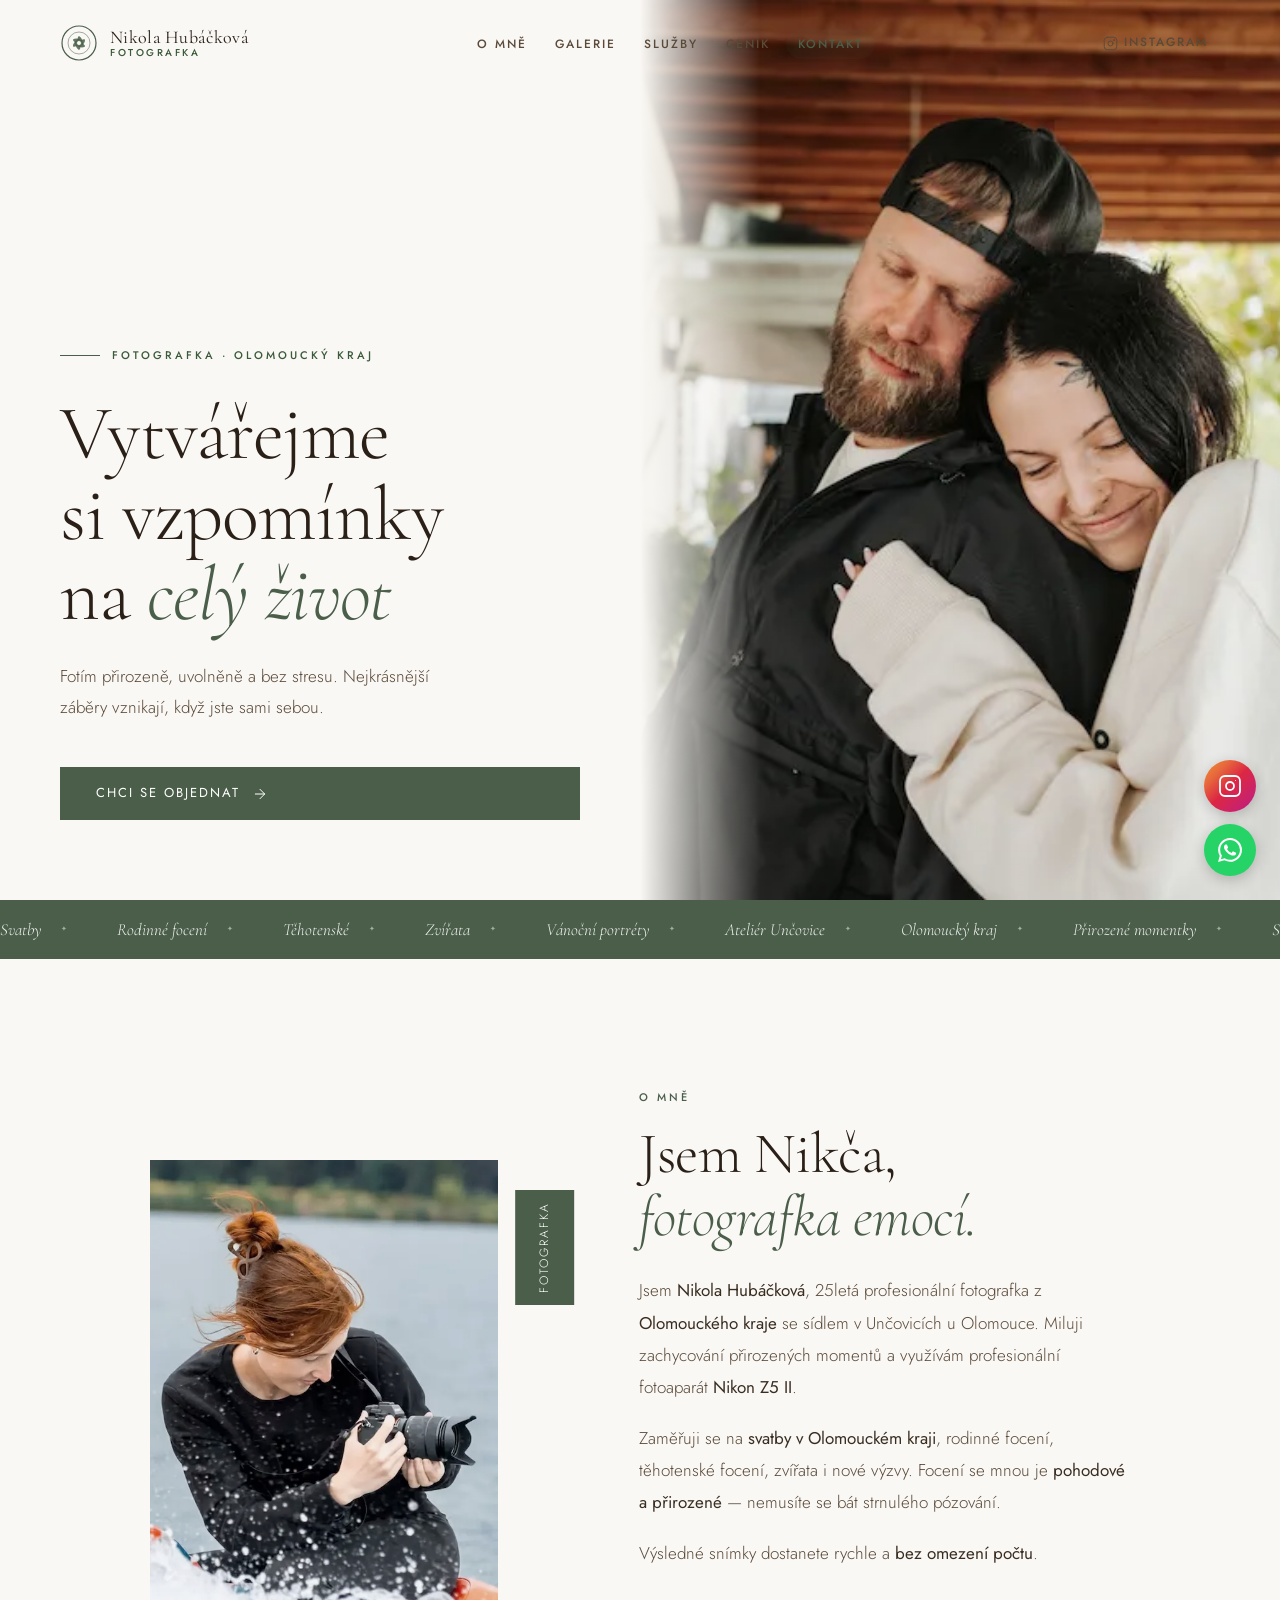
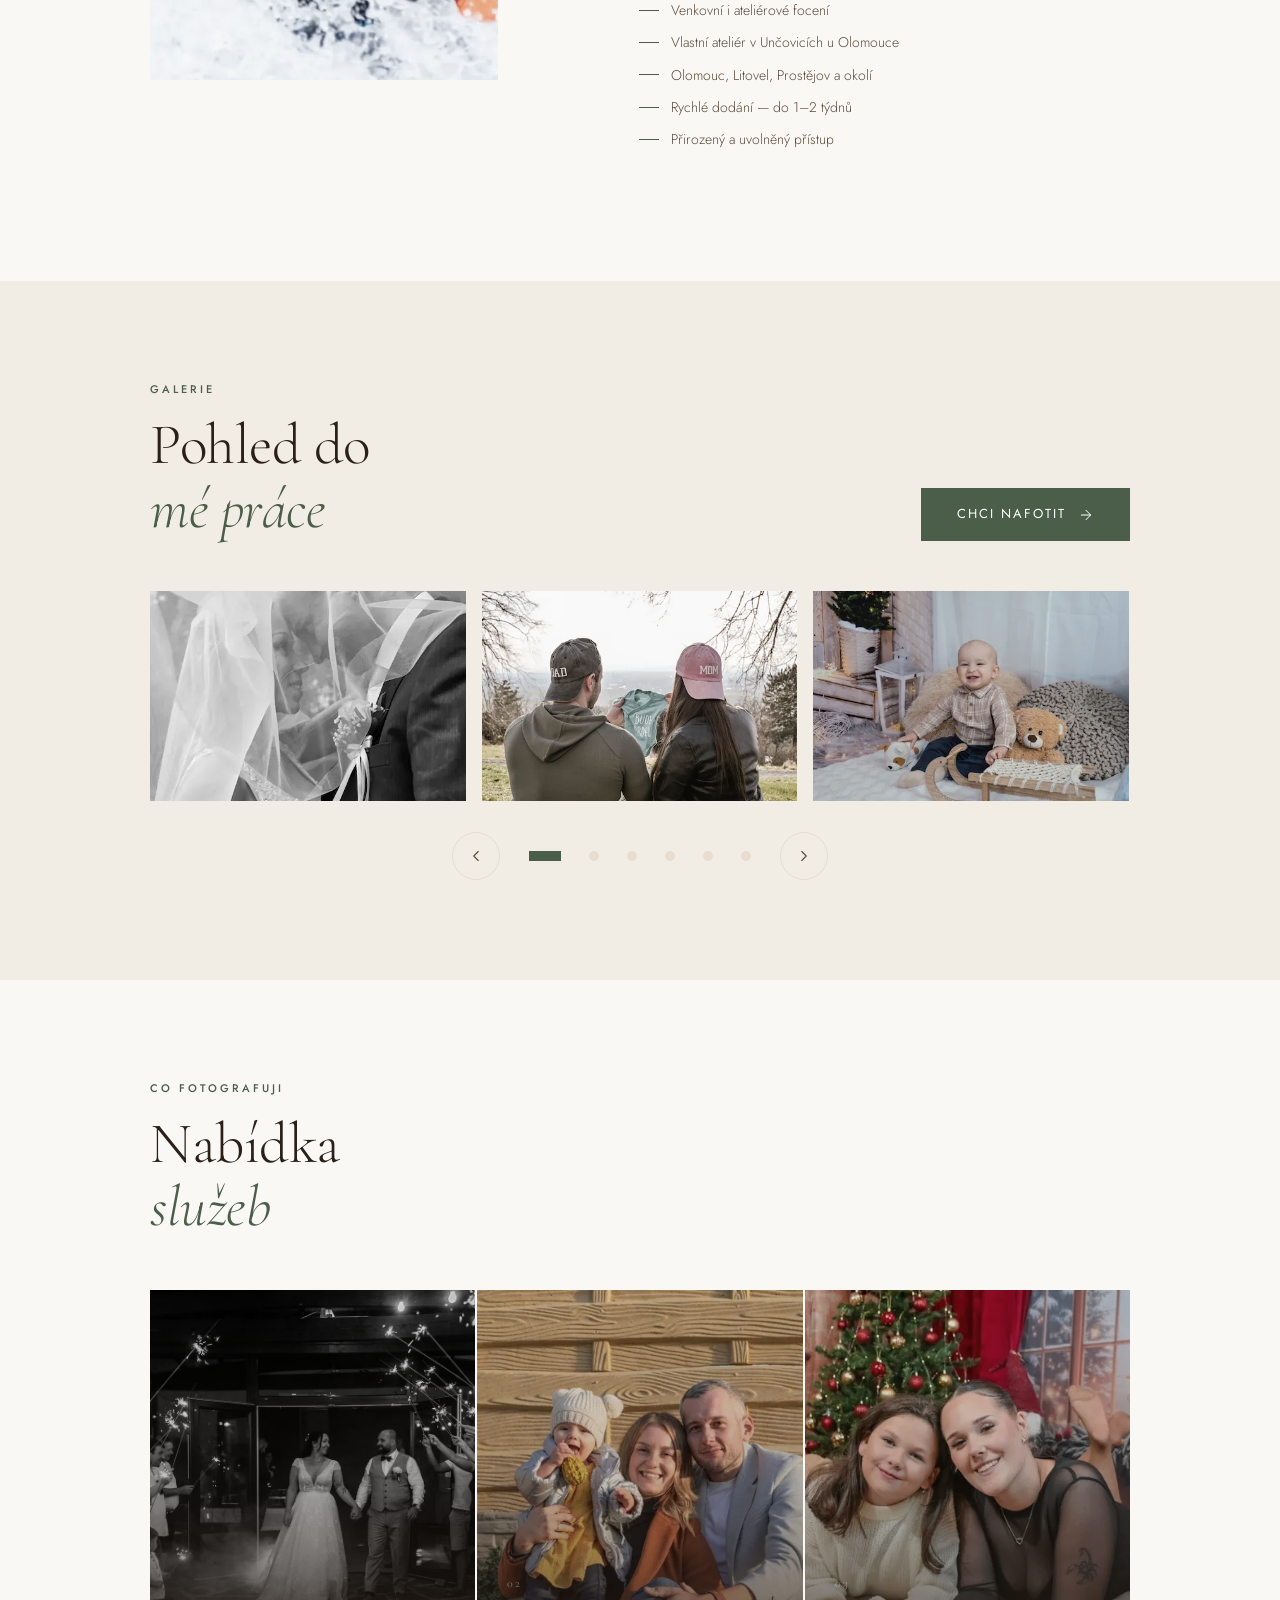
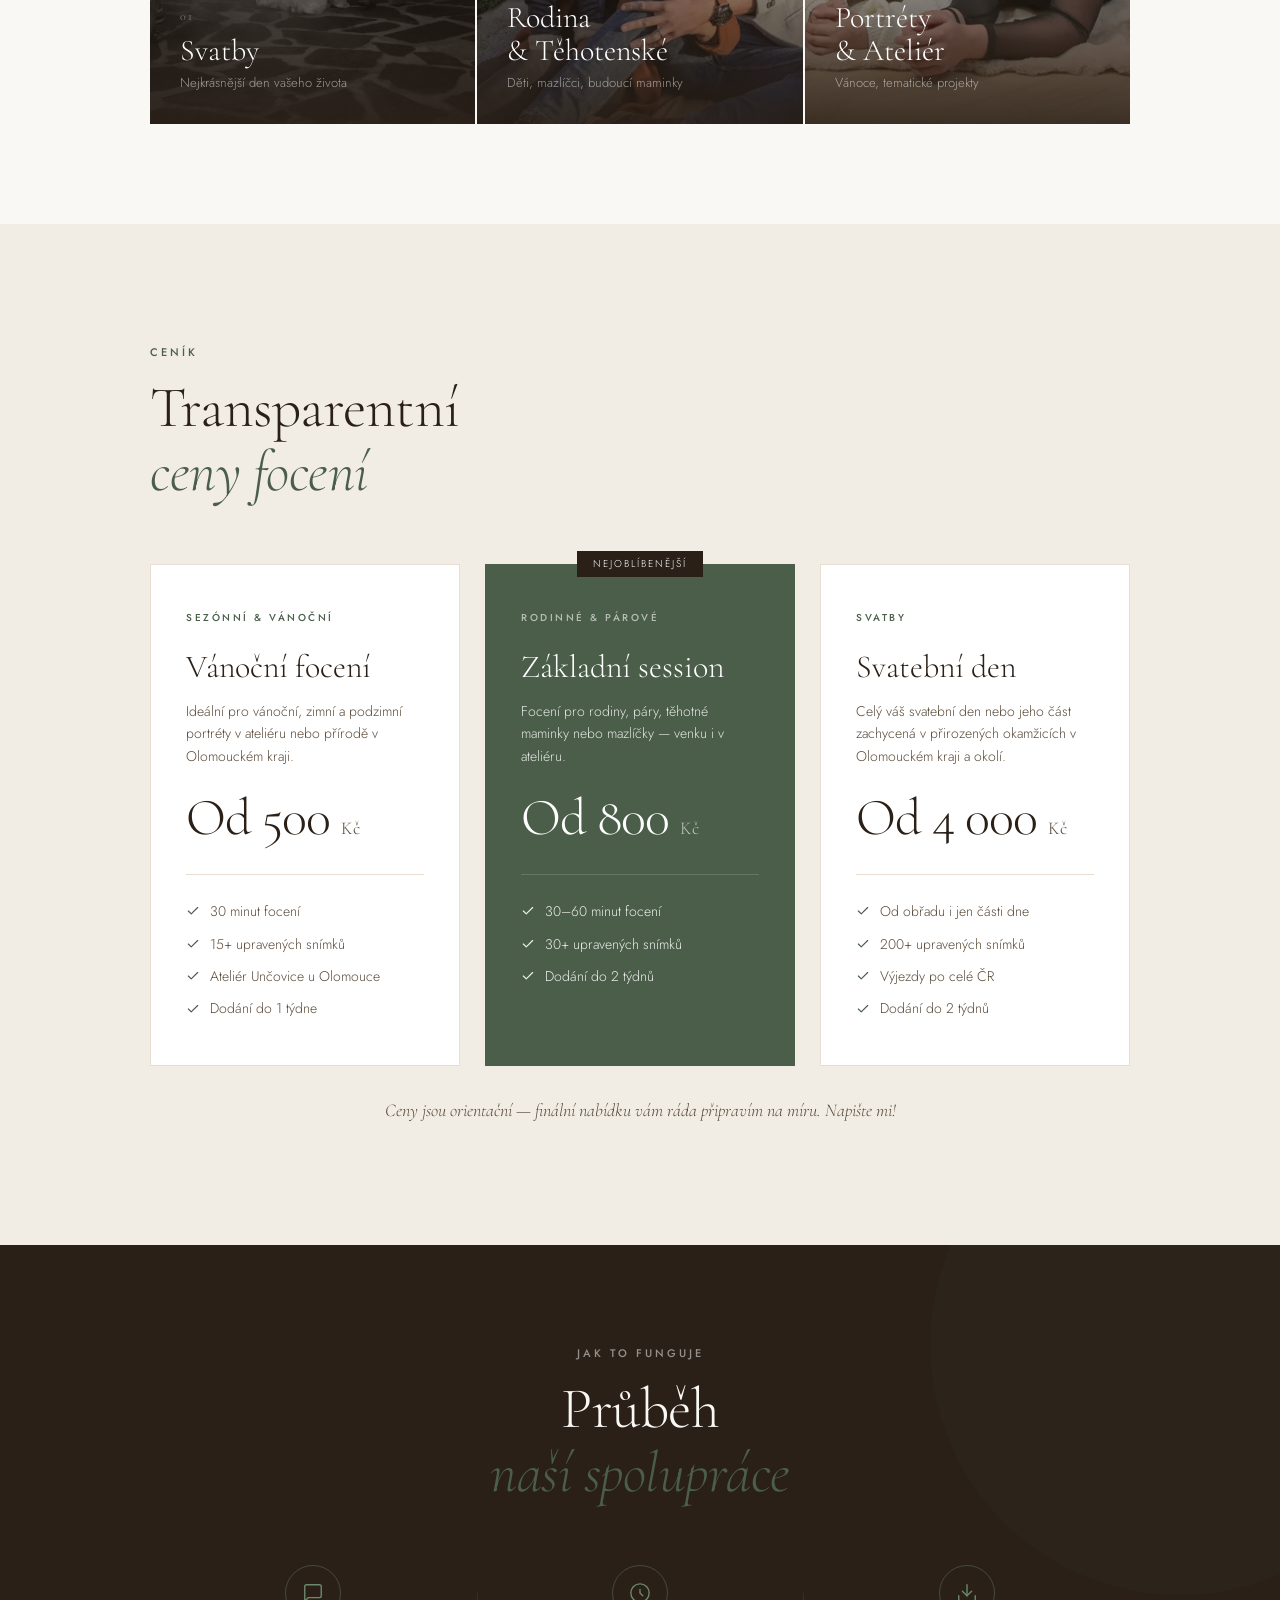
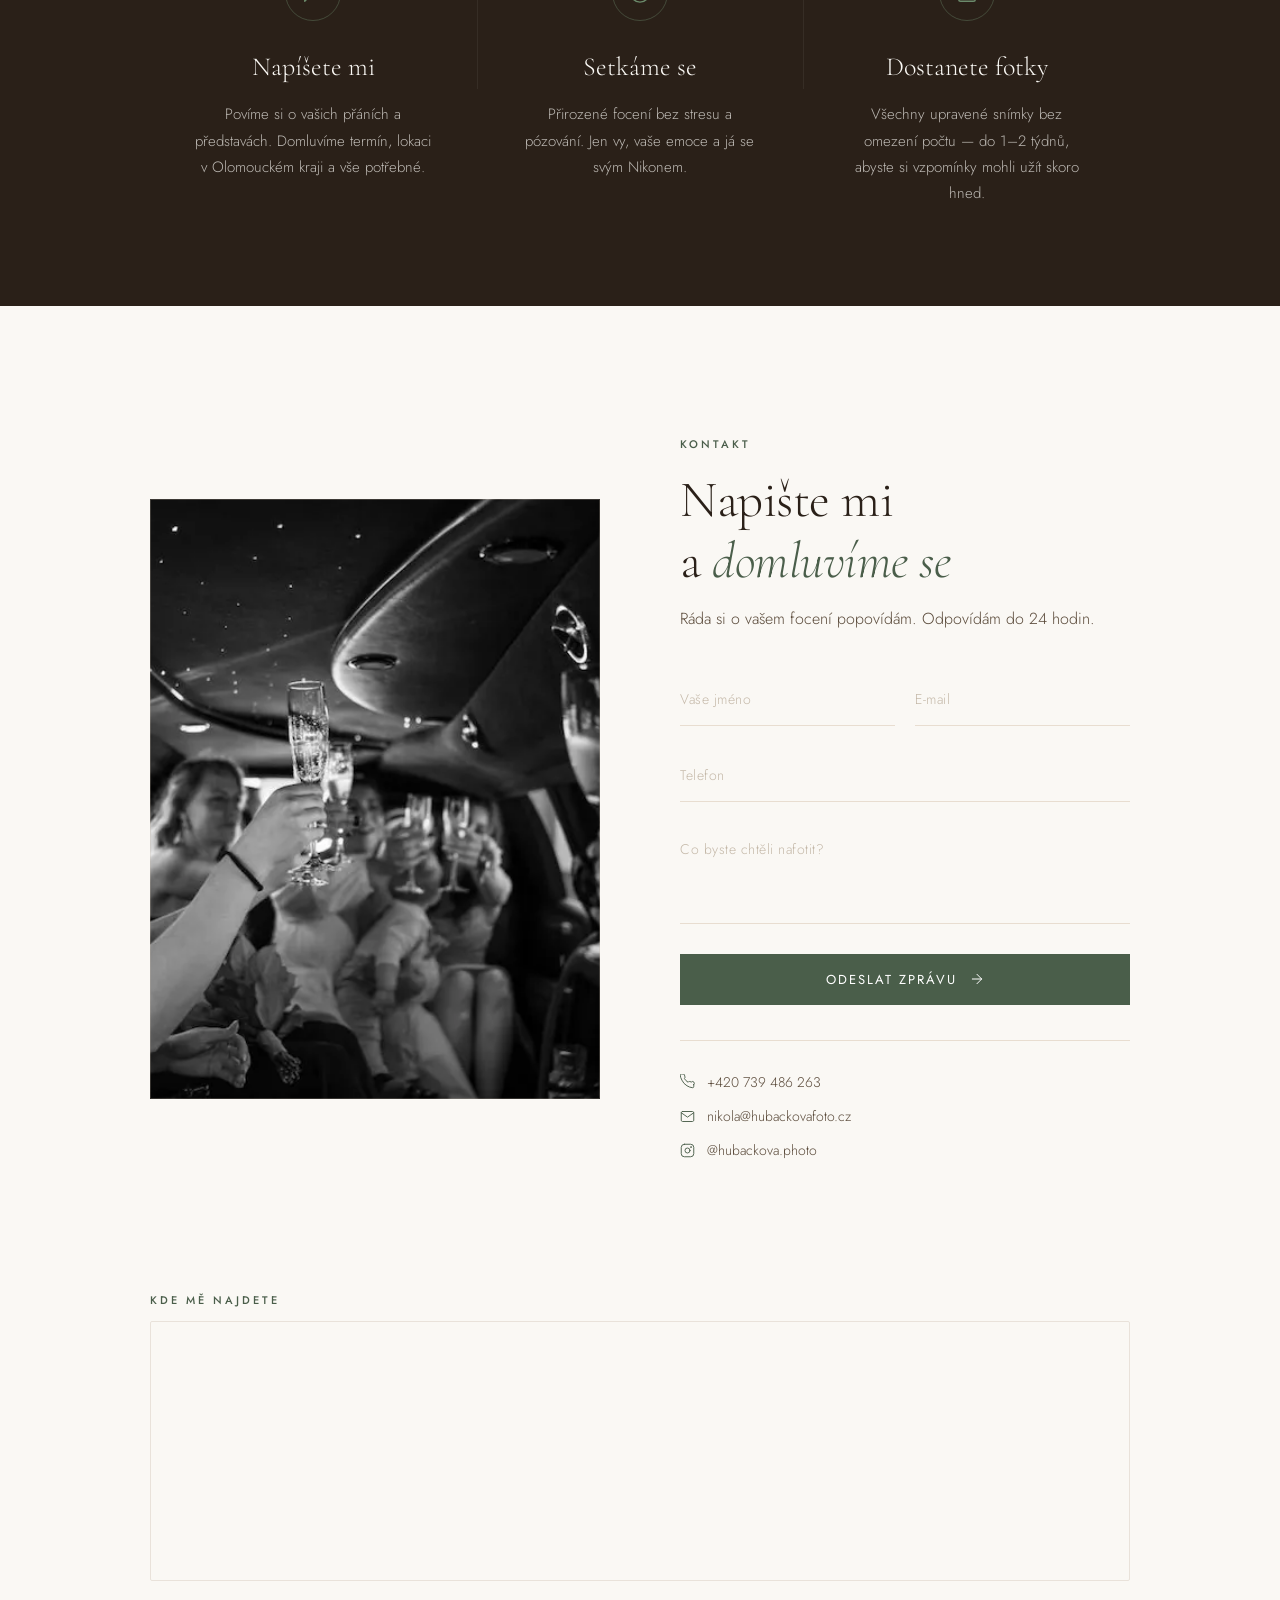
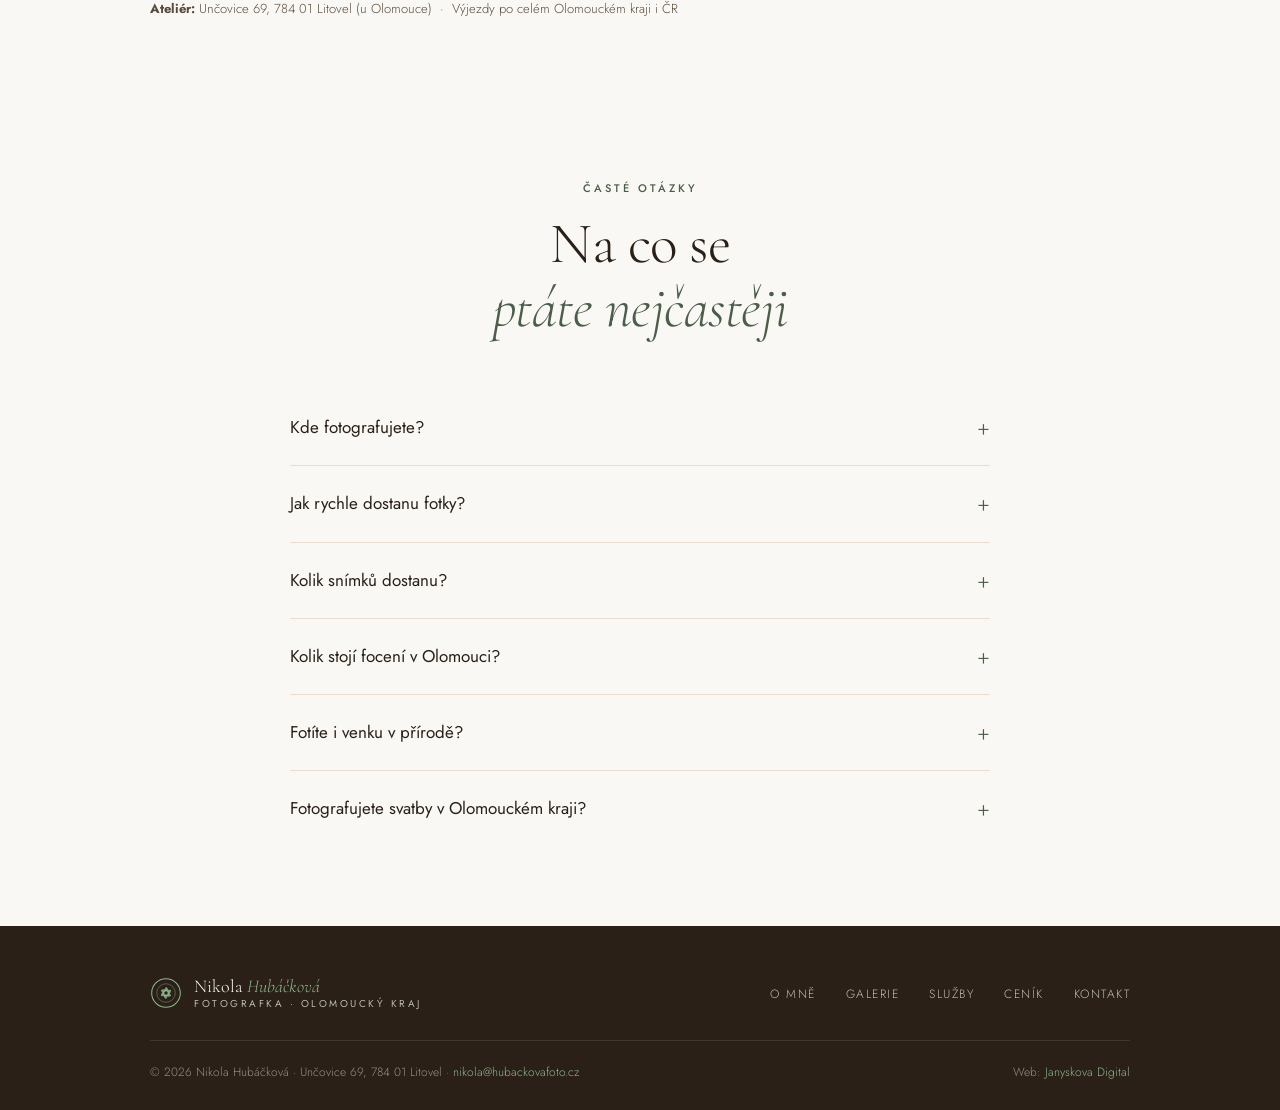
==== index.html @ 9d6742c0 "Update index.html" ====
<!DOCTYPE html>
<html lang="cs">
<head>
<meta charset="UTF-8">
<meta name="viewport" content="width=device-width, initial-scale=1.0">

<!-- ════════════════════════════════════════════════════
     TITLE: klíčová slova na prvním místě, lokalita explicitní
     ════════════════════════════════════════════════════ -->
<title>Fotografka Olomouc & Olomoucký kraj | Nikola Hubáčková</title>

<!-- ════════════════════════════════════════════════════
     META DESCRIPTION: do 160 znaků, lokální + CTA
     ════════════════════════════════════════════════════ -->
<meta name="description" content="Nikola Hubáčková — fotografka z Unčovic u Olomouce. Svatby, rodinné focení, těhotenské a zvířata. Vlastní ateliér, výjezdy po celé ČR. Ceny od 500 Kč.">
<meta name="keywords" content="fotografka Olomouc, svatební fotograf Olomoucký kraj, rodinné focení Olomouc, těhotenské focení, fotografka Unčovice, ateliérové focení Olomouc, fotografka Litovel">
<meta name="author" content="Nikola Hubáčková">
<meta name="robots" content="index, follow, max-image-preview:large, max-snippet:-1, max-video-preview:-1">
<meta name="theme-color" content="#4a5e4a">

<!-- Open Graph / Facebook -->
<meta property="og:type" content="website">
<meta property="og:url" content="https://hubackovafoto.cz/">
<meta property="og:title" content="Fotografka Olomouc | Nikola Hubáčková — Svatby, Rodiny, Portréty">
<meta property="og:description" content="Fotím přirozeně, uvolněně a bez stresu. Svatby, rodinné focení, těhotenské, zvířata — ateliér v Unčovicích u Olomouce. Výjezdy po celé ČR.">
<meta property="og:image" content="https://hubackovafoto.cz/images/foto-hero.webp">
<meta property="og:image:width" content="1200">
<meta property="og:image:height" content="630">
<meta property="og:image:alt" content="Nikola Hubáčková — fotografka Olomoucký kraj">
<meta property="og:locale" content="cs_CZ">
<meta property="og:site_name" content="Nikola Hubáčková Fotografka">

<!-- Twitter Card -->
<meta name="twitter:card" content="summary_large_image">
<meta name="twitter:title" content="Fotografka Olomouc | Nikola Hubáčková">
<meta name="twitter:description" content="Fotím přirozeně, uvolněně a bez stresu. Svatby, rodinné focení, těhotenské, zvířata — ateliér v Unčovicích u Olomouce.">
<meta name="twitter:image" content="https://hubackovafoto.cz/images/foto-hero.webp">

<!-- ════════════════════════════════════════════════════
     CANONICAL — ochrana proti duplicitám www/http
     ════════════════════════════════════════════════════ -->
<link rel="canonical" href="https://hubackovafoto.cz/" />

<!-- ════════════════════════════════════════════════════
     SCHEMA.ORG — LocalBusiness + Person + FAQPage + WebSite
     Kompletní a rozšířené pro GEO + AEO
     ════════════════════════════════════════════════════ -->
<script type="application/ld+json">
[
  {
    "@context": "https://schema.org",
    "@type": ["LocalBusiness", "ProfessionalService"],
    "@id": "https://hubackovafoto.cz/#business",
    "name": "Nikola Hubáčková — Fotografka Olomouc",
    "description": "Profesionální fotografka z Olomouckého kraje. Specializace: svatební fotografie, rodinné focení, těhotenské focení, focení zvířat a ateliérové portréty. Vlastní ateliér v Unčovicích u Olomouce. Výjezdy po celé ČR. Ceny od 500 Kč.",
    "url": "https://hubackovafoto.cz",
    "telephone": "+420739486263",
    "email": "nikola@hubackovafoto.cz",
    "image": "https://hubackovafoto.cz/images/foto-hero.webp",
    "logo": "https://hubackovafoto.cz/images/foto-hero.webp",
    "priceRange": "500–4000 Kč",
    "currenciesAccepted": "CZK",
    "paymentAccepted": "Hotovost, Bankovní převod",
    "address": {
      "@type": "PostalAddress",
      "streetAddress": "Unčovice 69",
      "addressLocality": "Unčovice",
      "addressRegion": "Olomoucký kraj",
      "postalCode": "784 01",
      "addressCountry": "CZ"
    },
    "geo": {
      "@type": "GeoCoordinates",
      "latitude": "49.7089",
      "longitude": "17.0731"
    },
    "areaServed": [
      {"@type": "City", "name": "Olomouc"},
      {"@type": "City", "name": "Litovel"},
      {"@type": "City", "name": "Prostějov"},
      {"@type": "City", "name": "Přerov"},
      {"@type": "City", "name": "Šumperk"},
      {"@type": "State", "name": "Olomoucký kraj"},
      {"@type": "Country", "name": "Česká republika"}
    ],
    "hasOfferCatalog": {
      "@type": "OfferCatalog",
      "name": "Fotografické služby Olomouc",
      "itemListElement": [
        {
          "@type": "Offer",
          "itemOffered": {
            "@type": "Service",
            "name": "Vánoční a sezónní focení Olomouc",
            "description": "Tematické portréty v ateliéru nebo přírodě. Dodání do 1 týdne, min. 15 upravených snímků."
          },
          "price": "500",
          "priceCurrency": "CZK",
          "availability": "https://schema.org/InStock"
        },
        {
          "@type": "Offer",
          "itemOffered": {
            "@type": "Service",
            "name": "Rodinné a párové focení Olomouc",
            "description": "Focení rodin, párů, těhotných maminek a mazlíčků. Venku i v ateliéru. Min. 30 upravených snímků, dodání do 2 týdnů."
          },
          "price": "800",
          "priceCurrency": "CZK",
          "availability": "https://schema.org/InStock"
        },
        {
          "@type": "Offer",
          "itemOffered": {
            "@type": "Service",
            "name": "Svatební fotografie Olomoucký kraj",
            "description": "Celý svatební den nebo jeho část. Min. 200 upravených snímků, výjezdy po celé ČR. Dodání do 2 týdnů."
          },
          "price": "4000",
          "priceCurrency": "CZK",
          "availability": "https://schema.org/InStock"
        }
      ]
    },
    "sameAs": [
      "https://www.instagram.com/hubackova.photo/"
    ],
    "openingHoursSpecification": {
      "@type": "OpeningHoursSpecification",
      "dayOfWeek": ["Monday","Tuesday","Wednesday","Thursday","Friday","Saturday","Sunday"],
      "opens": "08:00",
      "closes": "20:00"
    },
    "founder": {
      "@id": "https://hubackovafoto.cz/#person"
    }
  },
  {
    "@context": "https://schema.org",
    "@type": "Person",
    "@id": "https://hubackovafoto.cz/#person",
    "name": "Nikola Hubáčková",
    "jobTitle": "Fotografka",
    "description": "25letá profesionální fotografka z Olomouckého kraje. Specializuje se na přirozené zachycování emocí — svatby, rodiny, těhotenství a portréty. Využívá fotoaparát Nikon Z5 II.",
    "url": "https://hubackovafoto.cz",
    "image": "https://hubackovafoto.cz/images/foto-o-mne.webp",
    "telephone": "+420739486263",
    "email": "nikola@hubackovafoto.cz",
    "address": {
      "@type": "PostalAddress",
      "addressLocality": "Unčovice",
      "addressRegion": "Olomoucký kraj",
      "addressCountry": "CZ"
    },
    "sameAs": ["https://www.instagram.com/hubackova.photo/"],
    "worksFor": {"@id": "https://hubackovafoto.cz/#business"},
    "knowsAbout": ["Svatební fotografie", "Rodinné focení", "Těhotenské focení", "Portrétní fotografie", "Focení zvířat", "Ateliérové focení"]
  },
  {
    "@context": "https://schema.org",
    "@type": "FAQPage",
    "mainEntity": [
      {
        "@type": "Question",
        "name": "Kde fotografuje Nikola Hubáčková?",
        "acceptedAnswer": {"@type": "Answer", "text": "Nikola Hubáčková fotí v Olomouckém kraji a okolí — zejména v Olomouci, Litoveli, Prostějově a okolních obcích. Má vlastní malý ateliér v Unčovicích u Olomouce (Unčovice 69, 784 01). Na přání vyjede kamkoliv po celé České republice."}
      },
      {
        "@type": "Question",
        "name": "Jak rychle dostanu fotky od fotografky v Olomouci?",
        "acceptedAnswer": {"@type": "Answer", "text": "Upravené snímky dostanete do 1–2 týdnů od focení. U sezónního focení dodání do 1 týdne. Snaží se dodat co nejdříve, aby vzpomínky byly čerstvé."}
      },
      {
        "@type": "Question",
        "name": "Kolik snímků dostanu při focení?",
        "acceptedAnswer": {"@type": "Answer", "text": "Počet snímků není omezen. U rodinného focení dostanete minimálně 30 upravených fotografií, u svateb 200 a více, u sezónního focení minimálně 15 snímků."}
      },
      {
        "@type": "Question",
        "name": "Kolik stojí fotografka v Olomouci?",
        "acceptedAnswer": {"@type": "Answer", "text": "Ceny fotografky Nikoly Hubáčkové začínají od 500 Kč za vánoční a sezónní focení, od 800 Kč za rodinné nebo párové focení a od 4 000 Kč za svatební fotografie v Olomouckém kraji. Ceny jsou orientační — připraví nabídku na míru."}
      },
      {
        "@type": "Question",
        "name": "Fotí fotografka Hubáčková i venku v přírodě?",
        "acceptedAnswer": {"@type": "Answer", "text": "Ano, fotí venku i v ateliéru v Unčovicích u Olomouce. Venkovní focení v přírodě nebo ve městě je velmi oblíbené — výsledky jsou přirozené a plné emocí."}
      },
      {
        "@type": "Question",
        "name": "Fotí Nikola Hubáčková svatby v Olomouckém kraji?",
        "acceptedAnswer": {"@type": "Answer", "text": "Ano, svatební fotografie jsou jednou ze specialit Nikoly Hubáčkové. Může nafotit celý svatební den nebo jen jeho část — obřad, hostinu nebo portrétní focení páru. Vyjede po celé ČR, základna je v Olomouckém kraji."}
      },
      {
        "@type": "Question",
        "name": "Fotí fotografka v Olomouci i zvířata a mazlíčky?",
        "acceptedAnswer": {"@type": "Answer", "text": "Ano, focení zvířat a mazlíčků je součástí nabídky. Focení probíhá venku i v ateliéru v Unčovicích u Olomouce."}
      }
    ]
  },
  {
    "@context": "https://schema.org",
    "@type": "WebSite",
    "@id": "https://hubackovafoto.cz/#website",
    "url": "https://hubackovafoto.cz",
    "name": "Nikola Hubáčková — Fotografka Olomouc",
    "description": "Profesionální fotografka Olomoucký kraj — svatby, rodiny, těhotenské, ateliér v Unčovicích u Olomouce",
    "inLanguage": "cs",
    "publisher": {"@id": "https://hubackovafoto.cz/#business"},
    "potentialAction": {
      "@type": "SearchAction",
      "target": {
        "@type": "EntryPoint",
        "urlTemplate": "https://hubackovafoto.cz/?s={search_term_string}"
      },
      "query-input": "required name=search_term_string"
    }
  }
]
</script>

<link rel="icon" type="image/png" href="/favicon-96x96.png" sizes="96x96" />
<link rel="icon" type="image/svg+xml" href="/favicon.svg" />
<link rel="shortcut icon" href="/favicon.ico" />
<link rel="apple-touch-icon" sizes="180x180" href="/apple-touch-icon.png" />
<link rel="manifest" href="/site.webmanifest" />

<link rel="preconnect" href="https://fonts.googleapis.com">
<link rel="preconnect" href="https://fonts.gstatic.com" crossorigin>
<link rel="dns-prefetch" href="https://fonts.googleapis.com">
<link rel="dns-prefetch" href="https://fonts.gstatic.com">
<link rel="preload" as="image"
  href="images/foto-hero.webp"
  imagesrcset="images/foto-hero-mobile.webp 400w, images/foto-hero.webp 800w"
  imagesizes="(max-width: 900px) 100vw, 50vw"
  fetchpriority="high">
<link rel="preload" as="style" href="https://fonts.googleapis.com/css2?family=Cormorant+Garamond:ital,wght@0,300;0,400;0,500;1,300;1,400&family=Jost:wght@300;400;500&display=swap" onload="this.onload=null;this.rel='stylesheet'" fetchpriority="low">
<noscript><link rel="stylesheet" href="https://fonts.googleapis.com/css2?family=Cormorant+Garamond:ital,wght@0,300;0,400;0,500;1,300;1,400&family=Jost:wght@300;400;500&display=swap"></noscript>

<style>
  :root {
    --cream: #faf8f4;
    --warm: #f2ede4;
    --sand: #e8ddd0;
    --stone: #c4b8a8;
    --forest: #4a5e4a;
    --forest-light: #6b8a6b;
    --dark: #2a2018;
    --text: #3a2e22;
    --text-dim: #5a4a3a; /* OPRAVENO: zvýšen kontrast z #6b5a4a na #5a4a3a */
  }

  * { margin: 0; padding: 0; box-sizing: border-box; }
  html { scroll-behavior: smooth; }

  body {
    background: var(--cream);
    color: var(--text);
    /* Fallback dokud se nenačtou Google Fonts — redukuje LCP */
    font-family: 'Jost', system-ui, -apple-system, sans-serif;
    font-weight: 300;
    overflow-x: hidden;
    line-height: 1.6;
  }

  /* ════════════════════════════════
     PŘÍSTUPNOST: viditelný focus
     ════════════════════════════════ */
  :focus-visible {
    outline: 2px solid var(--forest);
    outline-offset: 3px;
    border-radius: 2px;
  }

  /* ════════════════════════════════
     PŘÍSTUPNOST: redukce pohybu
     ════════════════════════════════ */
  @media (prefers-reduced-motion: reduce) {
    *, *::before, *::after {
      animation-duration: 0.01ms !important;
      animation-iteration-count: 1 !important;
      transition-duration: 0.01ms !important;
      scroll-behavior: auto !important;
    }
    .marquee-track { animation: none; }
    .hero-right img { transition: none; }
  }

  /* NAV */
  nav {
    position: fixed; top: 0; left: 0; right: 0;
    z-index: 100; padding: 24px 60px;
    display: flex; justify-content: space-between; align-items: center;
    transition: all 0.4s;
  }

  nav.scrolled {
    background: rgba(250,248,244,0.96);
    backdrop-filter: blur(12px);
    padding: 16px 60px;
    border-bottom: 1px solid rgba(196,184,168,0.25);
    box-shadow: 0 2px 20px rgba(42,32,24,0.06);
  }

  .nav-logo { display: flex; align-items: center; gap: 12px; text-decoration: none; }
  .logo-icon { width: 38px; height: 38px; flex-shrink: 0; }
  .logo-text { display: flex; flex-direction: column; line-height: 1.1; }
  .logo-name { font-family: 'Cormorant Garamond', serif; font-size: 18px; font-weight: 400; color: var(--dark); letter-spacing: 0.3px; }
  .logo-title { font-size: 10px; letter-spacing: 2.5px; text-transform: uppercase; color: #3a5a3a; font-weight: 500; }

  .nav-links { display: flex; gap: 4px; list-style: none; align-items: center; }
  .nav-links a { color: var(--text-dim); text-decoration: none; font-size: 12px; font-weight: 500; letter-spacing: 2px; text-transform: uppercase; transition: color 0.3s; padding: 6px 12px; border-radius: 100px; }
  .nav-links a:hover { color: var(--forest); }
  .nav-links a.active { color: var(--forest); background: rgba(74,94,74,0.08); }

  .nav-ig a { display: flex; align-items: center; gap: 6px; color: var(--text-dim); text-decoration: none; font-size: 12px; font-weight: 500; letter-spacing: 2px; text-transform: uppercase; transition: color 0.3s; padding: 6px 12px; }
  .nav-ig a:hover { color: var(--forest); }
  .nav-ig svg { width: 15px; height: 15px; stroke: currentColor; fill: none; stroke-width: 1.5; stroke-linecap: round; stroke-linejoin: round; }

  /* HERO */
  .hero { min-height: 100vh; display: grid; grid-template-columns: 1fr 1fr; position: relative; }
  .hero-left { display: flex; flex-direction: column; justify-content: flex-end; padding: 120px 60px 80px; position: relative; z-index: 2; }
  .hero-right { position: relative; overflow: hidden; }
  .hero-right img { width: 100%; height: 100%; object-fit: cover; filter: saturate(0.85) brightness(0.97); transition: transform 8s ease; display: block; }
  .hero-right:hover img { transform: scale(1.03); }
  .hero-right::after { content: ''; position: absolute; left: 0; top: 0; bottom: 0; width: 120px; background: linear-gradient(90deg, var(--cream), transparent); z-index: 1; }

  .hero-eyebrow { display: flex; align-items: center; gap: 12px; margin-bottom: 30px; }
  .eyebrow-line { width: 40px; height: 1px; background: var(--forest); }
  .eyebrow-text { font-size: 11px; letter-spacing: 3px; text-transform: uppercase; color: #3a5a3a; font-weight: 500; }

  /* ════════════════════════════════
     H1: přidána viditelná H1 pro SEO + zachován vizuální heading
     ════════════════════════════════ */
  /* SEO H1 — viditelná pro Google, neviditelná pro uživatele */
  .hero-seo-h1 {
    position: absolute;
    width: 1px;
    height: 1px;
    overflow: hidden;
    clip: rect(0,0,0,0);
    white-space: nowrap;
  }
  .hero h2 { font-family: 'Cormorant Garamond', serif; font-size: clamp(52px, 6vw, 88px); font-weight: 300; line-height: 1.05; letter-spacing: -1px; color: var(--dark); margin-bottom: 25px; }
  .hero h2 em { font-style: italic; color: var(--forest); }
  .hero-sub { font-size: 17px; color: var(--text-dim); max-width: 400px; line-height: 1.8; margin-bottom: 45px; font-weight: 300; }

  .btn-primary { display: inline-flex; align-items: center; gap: 12px; background: var(--forest); color: white; padding: 16px 36px; text-decoration: none; font-size: 13px; font-weight: 400; letter-spacing: 2px; text-transform: uppercase; transition: all 0.4s; border: none; cursor: pointer; font-family: 'Jost', sans-serif; }
  .btn-primary:hover { background: var(--dark); gap: 18px; }
  .btn-primary svg { width: 16px; height: 16px; stroke: currentColor; fill: none; stroke-width: 1.5; stroke-linecap: round; }

  /* MARQUEE */
  .marquee-section { background: var(--forest); padding: 16px 0; overflow: hidden; }
  .marquee-track { display: flex; gap: 50px; animation: marquee 30s linear infinite; width: max-content; }
  .marquee-item { font-family: 'Cormorant Garamond', serif; font-size: 17px; font-style: italic; color: rgba(255,255,255,0.92); white-space: nowrap; display: flex; align-items: center; gap: 20px; }
  .marquee-item::after { content: '✦'; font-size: 7px; color: rgba(255,255,255,0.5); font-style: normal; }
  @keyframes marquee { 0% { transform: translateX(0); } 100% { transform: translateX(-50%); } }

  /* LAYOUT */
  .container { max-width: 1100px; margin: 0 auto; padding: 0 60px; }
  .section-tag { font-size: 11px; letter-spacing: 3px; text-transform: uppercase; color: var(--forest); margin-bottom: 16px; font-weight: 500; }
  .section-title { font-family: 'Cormorant Garamond', serif; font-size: clamp(36px, 4.5vw, 58px); font-weight: 300; line-height: 1.1; letter-spacing: -0.5px; color: var(--dark); margin-bottom: 50px; }
  .section-title em { font-style: italic; color: var(--forest); }

  /* ABOUT */
  .about-section { padding: 130px 0; display: grid; grid-template-columns: 5fr 6fr; gap: 80px; align-items: center; }
  .about-visual { position: relative; height: 520px; }
  .about-img-main { position: absolute; top: 0; left: 0; width: 85%; height: 100%; object-fit: cover; object-position: center 20%; filter: saturate(0.8) brightness(0.98); display: block; }
  .about-tag-float { position: absolute; top: 30px; right: -15px; background: var(--forest); color: white; padding: 12px 20px; font-size: 12px; letter-spacing: 2px; text-transform: uppercase; writing-mode: vertical-rl; transform: rotate(180deg); }
  .about-text p { font-size: 17px; color: var(--text-dim); line-height: 1.9; font-weight: 300; margin-bottom: 18px; }
  .about-text p strong { color: var(--text); font-weight: 400; }
  .about-list { list-style: none; margin-top: 30px; display: flex; flex-direction: column; gap: 10px; }
  .about-list li { display: flex; align-items: center; gap: 12px; font-size: 14px; color: var(--text-dim); }
  .about-list li::before { content: ''; width: 20px; height: 1px; background: var(--forest); flex-shrink: 0; }

  /* SLIDESHOW GALERIE */
  .gallery-section { padding: 100px 0; background: var(--warm); overflow: hidden; }
  .gallery-header { display: flex; justify-content: space-between; align-items: flex-end; margin-bottom: 50px; }
  .slideshow-wrap { position: relative; }
  .slideshow-track-outer { overflow: hidden; }
  .slideshow-track { display: flex; gap: 16px; transition: transform 0.6s cubic-bezier(0.16,1,0.3,1); will-change: transform; transform: translateX(calc(var(--slide-index, 0) * (calc(33.333% - 11px) + 16px) * -1)); }
  @media (max-width: 900px) {
    .slideshow-track { transform: translateX(calc(var(--slide-index, 0) * (100% + 16px) * -1)); }
  }
  .slide { flex-shrink: 0; width: calc(33.333% - 11px); aspect-ratio: 3/2; overflow: hidden; position: relative; cursor: pointer; background: var(--sand); }
  .slide img { width: 100%; height: 100%; object-fit: cover; filter: saturate(0.78); transition: transform 0.6s ease, filter 0.4s ease; display: block; }
  .slide:hover img { transform: scale(1.05); filter: saturate(1); }
  .slide-label { position: absolute; bottom: 0; left: 0; right: 0; padding: 20px; background: linear-gradient(to top, rgba(42,32,24,0.7), transparent); font-family: 'Cormorant Garamond', serif; font-size: 18px; font-style: italic; color: rgba(255,255,255,0.85); opacity: 0; transition: opacity 0.3s; }
  .slide:hover .slide-label { opacity: 1; }

  .slideshow-controls { display: flex; align-items: center; gap: 15px; margin-top: 30px; justify-content: center; }
  .slide-btn { width: 48px; height: 48px; border-radius: 50%; background: transparent; border: 1px solid var(--sand); cursor: pointer; display: flex; align-items: center; justify-content: center; transition: all 0.3s; color: var(--text-dim); }
  .slide-btn:hover { background: var(--forest); border-color: var(--forest); color: white; }
  .slide-btn svg { width: 18px; height: 18px; stroke: currentColor; fill: none; stroke-width: 1.5; stroke-linecap: round; stroke-linejoin: round; }
  .slide-dots { display: flex; gap: 0; align-items: center; }
  .slide-dot { width: 10px; height: 10px; border-radius: 50%; background: var(--sand); cursor: pointer; transition: all 0.3s; border: none; padding: 19px 14px; background-clip: content-box; box-sizing: content-box; }
  .slide-dot.active { background: var(--forest); width: 32px; border-radius: 5px; background-clip: content-box; }

  /* LIGHTBOX */
  .lightbox { position: fixed; inset: 0; background: rgba(42,32,24,0.95); z-index: 999; display: none; align-items: center; justify-content: center; backdrop-filter: blur(4px); }
  .lightbox.open { display: flex; }
  .lightbox img { max-width: 90vw; max-height: 90vh; object-fit: contain; filter: saturate(0.9); }
  .lightbox-close { position: absolute; top: 25px; right: 30px; background: none; border: none; color: rgba(255,255,255,0.6); font-size: 28px; cursor: pointer; transition: color 0.3s; font-weight: 300; }
  .lightbox-close:hover { color: white; }
  .lightbox-prev, .lightbox-next { position: absolute; top: 50%; transform: translateY(-50%); background: rgba(255,255,255,0.08); border: 1px solid rgba(255,255,255,0.15); color: rgba(255,255,255,0.7); width: 50px; height: 50px; border-radius: 50%; cursor: pointer; display: flex; align-items: center; justify-content: center; transition: all 0.3s; font-size: 20px; }
  .lightbox-prev { left: 25px; }
  .lightbox-next { right: 25px; }
  .lightbox-prev:hover, .lightbox-next:hover { background: rgba(255,255,255,0.15); color: white; }

  /* SERVICES */
  .services-section { padding: 100px 0; }
  .services-grid { display: grid; grid-template-columns: repeat(3, 1fr); gap: 2px; }
  .service-card { position: relative; overflow: hidden; aspect-ratio: 3/4; }
  .service-card img { width: 100%; height: 100%; object-fit: cover; transition: transform 0.7s cubic-bezier(0.16,1,0.3,1); filter: saturate(0.75) brightness(0.88); display: block; }
  .service-card:hover img { transform: scale(1.07); }
  .service-overlay { position: absolute; inset: 0; background: linear-gradient(to top, rgba(42,32,24,0.88) 0%, rgba(42,32,24,0.15) 55%, transparent 100%); transition: background 0.4s; }
  .service-card:hover .service-overlay { background: linear-gradient(to top, rgba(74,94,74,0.88) 0%, rgba(74,94,74,0.25) 60%, transparent 100%); }
  .service-info { position: absolute; bottom: 0; left: 0; right: 0; padding: 30px; z-index: 2; }
  .service-num { font-family: 'Cormorant Garamond', serif; font-size: 12px; color: rgba(255,255,255,0.45); letter-spacing: 2px; margin-bottom: 8px; }
  .service-name { font-family: 'Cormorant Garamond', serif; font-size: 30px; font-weight: 300; color: white; line-height: 1.1; }
  .service-sub { font-size: 13px; color: rgba(255,255,255,0.55); margin-top: 6px; font-weight: 300; }

  /* CENÍK */
  .pricing-section { padding: 120px 0; background: var(--warm); }
  .pricing-grid { display: grid; grid-template-columns: repeat(3, 1fr); gap: 25px; margin-top: 60px; }
  .price-card { background: white; border: 1px solid var(--sand); padding: 45px 35px; position: relative; transition: all 0.4s; }
  .price-card:hover { border-color: var(--forest); transform: translateY(-5px); box-shadow: 0 20px 40px rgba(42,32,24,0.08); }
  .price-card.featured { background: var(--forest); border-color: var(--forest); }
  .price-tag-badge { position: absolute; top: -14px; left: 50%; transform: translateX(-50%); background: var(--dark); color: white; font-size: 10px; letter-spacing: 2px; text-transform: uppercase; padding: 5px 16px; white-space: nowrap; font-family: 'Jost', sans-serif; }
  .price-card-tag { font-size: 10px; letter-spacing: 2.5px; text-transform: uppercase; color: var(--forest); margin-bottom: 15px; font-weight: 500; }
  .price-card.featured .price-card-tag { color: rgba(255,255,255,0.6); }
  .price-card h3 { font-family: 'Cormorant Garamond', serif; font-size: 32px; font-weight: 300; color: var(--dark); margin-bottom: 8px; }
  .price-card.featured h3 { color: white; }
  .price-card > p { font-size: 14px; color: var(--text-dim); margin-bottom: 25px; font-weight: 300; line-height: 1.6; }
  .price-card.featured > p { color: rgba(255,255,255,0.85); /* OPRAVENO: zvýšen kontrast */ }
  .price-amount { font-family: 'Cormorant Garamond', serif; font-size: 52px; font-weight: 300; color: var(--dark); line-height: 1; margin-bottom: 30px; letter-spacing: -1px; }
  .price-amount span { font-size: 18px; color: var(--text-dim); letter-spacing: 0; }
  .price-card.featured .price-amount { color: white; }
  .price-card.featured .price-amount span { color: rgba(255,255,255,0.65); /* OPRAVENO */ }
  .price-divider { height: 1px; background: var(--sand); margin-bottom: 25px; }
  .price-card.featured .price-divider { background: rgba(255,255,255,0.15); }
  .price-features { list-style: none; display: flex; flex-direction: column; gap: 10px; }
  .price-features li { display: flex; align-items: center; gap: 10px; font-size: 14px; color: var(--text-dim); font-weight: 300; }
  .price-card.featured .price-features li { color: rgba(255,255,255,0.9); /* OPRAVENO: zvýšen kontrast */ }
  .price-features li svg { width: 14px; height: 14px; stroke: var(--forest); fill: none; stroke-width: 2; stroke-linecap: round; stroke-linejoin: round; flex-shrink: 0; }
  .price-card.featured .price-features li svg { stroke: rgba(255,255,255,0.9); }
  .pricing-note { text-align: center; font-size: 18px; color: var(--text-dim); margin-top: 30px; font-style: italic; font-family: 'Cormorant Garamond', serif; }

  /* PROCESS */
  .process-section { padding: 100px 0; background: var(--dark); position: relative; overflow: hidden; }
  .process-section::before { content: ''; position: absolute; top: -150px; right: -150px; width: 500px; height: 500px; border-radius: 50%; background: rgba(74,94,74,0.07); pointer-events: none; }
  .process-section .section-tag { color: rgba(255,255,255,0.5); }
  .process-section .section-title { color: #faf8f4; }
  .process-icons-grid { display: grid; grid-template-columns: repeat(3, 1fr); gap: 0; margin-top: 60px; }
  .process-icon-item { text-align: center; padding: 0 40px; position: relative; }
  .process-icon-item + .process-icon-item::before { content: ''; position: absolute; left: 0; top: 28px; width: 1px; height: 40%; background: rgba(255,255,255,0.06); }
  .process-icon-circle { width: 56px; height: 56px; border-radius: 50%; border: 1px solid rgba(107,138,107,0.4); display: flex; align-items: center; justify-content: center; margin: 0 auto 25px; transition: all 0.4s; }
  .process-icon-item:hover .process-icon-circle { border-color: var(--forest-light); background: rgba(74,94,74,0.15); }
  .process-icon-circle svg { width: 22px; height: 22px; stroke: var(--forest-light); fill: none; stroke-width: 1.5; stroke-linecap: round; stroke-linejoin: round; }
  .process-icon-item h3 { font-family: 'Cormorant Garamond', serif; font-size: 26px; font-weight: 300; color: #faf8f4; margin-bottom: 14px; }
  .process-icon-item p { font-size: 15px; color: rgba(250,248,244,0.7); /* OPRAVENO: zvýšen kontrast z 0.55 */ line-height: 1.75; font-weight: 300; }

  /* CONTACT */
  .contact-section { padding: 130px 0; display: grid; grid-template-columns: 1fr 1fr; gap: 80px; align-items: center; }
  .contact-img { position: relative; height: 600px; overflow: hidden; }
  .contact-img img { width: 100%; height: 100%; object-fit: cover; filter: saturate(0.75); transition: transform 6s ease; display: block; }
  .contact-img:hover img { transform: scale(1.04); }
  .contact-img::after { content: ''; position: absolute; inset: 0; border: 1px solid rgba(196,184,168,0.25); pointer-events: none; }
  .contact-form-wrap h2 { font-family: 'Cormorant Garamond', serif; font-size: clamp(36px, 4vw, 52px); font-weight: 300; color: var(--dark); line-height: 1.2; margin-bottom: 12px; letter-spacing: -0.5px; }
  .contact-form-wrap h2 em { font-style: italic; color: var(--forest); }
  .contact-form-wrap > p { font-size: 16px; color: var(--text-dim); margin-bottom: 40px; font-weight: 300; line-height: 1.7; }
  .form-group { margin-bottom: 22px; }
  .form-group input, .form-group textarea { width: 100%; padding: 15px 0; background: transparent; border: none; border-bottom: 1px solid var(--sand); color: var(--text); font-family: 'Jost', sans-serif; font-size: 16px; font-weight: 300; transition: border-color 0.3s; outline: none; }
  .form-group input::placeholder, .form-group textarea::placeholder { color: var(--stone); font-size: 14px; letter-spacing: 0.5px; }
  .form-group input:focus, .form-group textarea:focus { border-bottom-color: var(--forest); }
  /* PŘÍSTUPNOST: label pro screen-readery */
  .form-group label { position: absolute; width: 1px; height: 1px; overflow: hidden; clip: rect(0,0,0,0); white-space: nowrap; }
  .form-group { position: relative; }
  .form-group textarea { resize: none; height: 100px; }
  .form-row { display: grid; grid-template-columns: 1fr 1fr; gap: 20px; }
  .contact-info { margin-top: 35px; padding-top: 30px; border-top: 1px solid var(--sand); display: flex; flex-direction: column; gap: 12px; }
  .contact-info-item { display: flex; align-items: center; gap: 12px; font-size: 14px; color: var(--text-dim); text-decoration: none; transition: color 0.3s; }
  .contact-info-item:hover { color: var(--forest); }
  .contact-info-item svg { width: 15px; height: 15px; stroke: var(--forest); fill: none; stroke-width: 1.5; stroke-linecap: round; stroke-linejoin: round; flex-shrink: 0; }

  /* MAPA */
  .map-section { padding: 0 0 80px; }
  .map-embed { width: 100%; height: 260px; border: 1px solid var(--sand); filter: saturate(0.6) brightness(1.02); border-radius: 2px; }

  /* FOOTER */
  footer { background: var(--dark); padding: 50px 0 28px; }
  .footer-inner { display: flex; justify-content: space-between; align-items: center; margin-bottom: 30px; flex-wrap: wrap; gap: 20px; }
  .footer-logo { display: flex; align-items: center; gap: 12px; font-family: 'Cormorant Garamond', serif; font-size: 22px; font-weight: 300; color: #faf8f4; text-decoration: none; }
  .footer-logo em { font-style: italic; color: #8db88d; }
  .footer-links { display: flex; gap: 30px; list-style: none; }
  .footer-links a { color: rgba(250,248,244,0.72); text-decoration: none; font-size: 12px; letter-spacing: 1.5px; text-transform: uppercase; transition: color 0.3s; }
  .footer-links a:hover { color: #8db88d; }
  .footer-bottom { border-top: 1px solid rgba(250,248,244,0.1); padding-top: 22px; display: flex; justify-content: space-between; font-size: 12px; color: rgba(250,248,244,0.52); flex-wrap: wrap; gap: 10px; }
  .footer-bottom a { color: #8db88d; text-decoration: none; }

  /* REVEAL */
  .reveal { opacity: 0; transform: translateY(25px); transition: opacity 0.9s ease, transform 0.9s ease; }
  .reveal.visible { opacity: 1; transform: translateY(0); }
  .reveal-left { opacity: 0; transform: translateX(-30px); transition: opacity 0.9s ease, transform 0.9s ease; }
  .reveal-left.visible { opacity: 1; transform: translateX(0); }

  .hamburger { display: none; flex-direction: column; gap: 5px; cursor: pointer; background: none; border: none; padding: 6px; }
  /* Na mobilu: hamburger viditelný, nav-links skryté — čistě CSS bez JS */
  @media (max-width: 900px) {
    .hamburger { display: flex; }
  }
  .hamburger span { width: 24px; height: 1.5px; background: var(--dark); transition: all 0.3s; display: block; }
  .hamburger.open span:nth-child(1) { transform: rotate(45deg) translate(4.5px, 4.5px); }
  .hamburger.open span:nth-child(2) { opacity: 0; }
  .hamburger.open span:nth-child(3) { transform: rotate(-45deg) translate(4.5px, -4.5px); }
  .mobile-menu { display: none; position: fixed; inset: 0; background: rgba(250,248,244,0.98); backdrop-filter: blur(12px); z-index: 99; flex-direction: column; align-items: center; justify-content: center; gap: 8px; }
  .mobile-menu.open { display: flex; }
  .mobile-menu a { font-family: 'Cormorant Garamond', serif; font-size: 36px; font-weight: 300; color: var(--dark); text-decoration: none; letter-spacing: 1px; padding: 12px; transition: color 0.3s; }
  .mobile-menu a:hover { color: var(--forest); }
  .mobile-menu-ig { margin-top: 20px; display: flex; align-items: center; gap: 8px; font-size: 13px !important; letter-spacing: 2px !important; text-transform: uppercase; color: var(--text-dim) !important; font-family: 'Jost', sans-serif !important; }
  .mobile-menu-ig svg { width: 16px; height: 16px; stroke: currentColor; fill: none; stroke-width: 1.5; stroke-linecap: round; stroke-linejoin: round; }

  /* RESPONSIVE */
  @media (max-width: 900px) {
    nav { padding: 18px 24px; }
    nav.scrolled { padding: 14px 24px; }
    .nav-links, .nav-ig { display: none; }
    .hamburger { display: flex; }
    .hero { grid-template-columns: 1fr; min-height: auto; }
    .hero-left { padding: 110px 24px 60px; }
    .hero-right { height: 65vw; }
    .hero-right::after { display: none; }
    .about-section { grid-template-columns: 1fr; padding: 80px 0; gap: 50px; }
    .about-visual { height: 320px; }
    .about-tag-float { display: none; }
    .slide { width: calc(100% - 0px); }
    .services-grid { grid-template-columns: 1fr; }
    .service-card { aspect-ratio: 4/3; }
    .pricing-grid { grid-template-columns: 1fr; }
    .process-icons-grid { grid-template-columns: 1fr; gap: 40px; }
    .process-icon-item + .process-icon-item::before { display: none; }
    .contact-section { grid-template-columns: 1fr; padding: 80px 0; }
    .footer-links { display: none; }
    .container { padding: 0 24px; }
    .form-row { grid-template-columns: 1fr; }
    .gallery-header { flex-direction: column; align-items: flex-start; gap: 20px; }
  }
</style>
</head>
<body>
<!-- ════════════════════════════════
     PŘÍSTUPNOST: skip to content
     ════════════════════════════════ -->
<a href="#main-content" style="position:absolute;left:-9999px;top:0;background:var(--forest);color:white;padding:8px 16px;z-index:99999;font-size:14px;" onfocus="this.style.left='0'">Přeskočit na obsah</a>

<nav id="navbar" role="navigation" aria-label="Hlavní navigace">
  <a href="#" class="nav-logo" aria-label="Nikola Hubáčková — Fotografka, zpět na začátek">
    <svg class="logo-icon" viewBox="0 0 38 38" fill="none" xmlns="http://www.w3.org/2000/svg" aria-hidden="true">
      <circle cx="19" cy="19" r="17" stroke="#4a5e4a" stroke-width="1.2" fill="none"/>
      <circle cx="19" cy="19" r="11" stroke="#4a5e4a" stroke-width="1" fill="none" opacity="0.5"/>
      <g transform="translate(19,19)">
        <path d="M0,-7 Q3.5,-5 3.5,0 Q3.5,2 1,3 Q-1,4 -3,2 L-1,-6 Z" fill="#4a5e4a" opacity="0.85" transform="rotate(0)"/>
        <path d="M0,-7 Q3.5,-5 3.5,0 Q3.5,2 1,3 Q-1,4 -3,2 L-1,-6 Z" fill="#4a5e4a" opacity="0.85" transform="rotate(60)"/>
        <path d="M0,-7 Q3.5,-5 3.5,0 Q3.5,2 1,3 Q-1,4 -3,2 L-1,-6 Z" fill="#4a5e4a" opacity="0.85" transform="rotate(120)"/>
        <path d="M0,-7 Q3.5,-5 3.5,0 Q3.5,2 1,3 Q-1,4 -3,2 L-1,-6 Z" fill="#4a5e4a" opacity="0.85" transform="rotate(180)"/>
        <path d="M0,-7 Q3.5,-5 3.5,0 Q3.5,2 1,3 Q-1,4 -3,2 L-1,-6 Z" fill="#4a5e4a" opacity="0.85" transform="rotate(240)"/>
        <path d="M0,-7 Q3.5,-5 3.5,0 Q3.5,2 1,3 Q-1,4 -3,2 L-1,-6 Z" fill="#4a5e4a" opacity="0.85" transform="rotate(300)"/>
        <circle cx="0" cy="0" r="2.5" fill="#faf8f4" stroke="#4a5e4a" stroke-width="0.8"/>
      </g>
    </svg>
    <div class="logo-text">
      <span class="logo-name">Nikola Hubáčková</span>
      <span class="logo-title">Fotografka</span>
    </div>
  </a>
  <ul class="nav-links" role="list">
    <li><a href="#o-mne" data-section="o-mne">O mně</a></li>
    <li><a href="#galerie" data-section="galerie">Galerie</a></li>
    <li><a href="#sluzby" data-section="sluzby">Služby</a></li>
    <li><a href="#cenik" data-section="cenik">Ceník</a></li>
    <li><a href="#kontakt" data-section="kontakt">Kontakt</a></li>
  </ul>
  <div class="nav-ig">
    <a href="https://www.instagram.com/hubackova.photo/" target="_blank" rel="noopener noreferrer" aria-label="Sledujte Nikolu Hubáčkovou na Instagramu (otevře se v novém okně)">
      <svg viewBox="0 0 24 24" aria-hidden="true"><rect x="2" y="2" width="20" height="20" rx="5"/><circle cx="12" cy="12" r="4"/><circle cx="17.5" cy="6.5" r="0.5" fill="currentColor"/></svg>
      Instagram
    </a>
  </div>
  <button class="hamburger" id="hamburger" aria-label="Otevřít mobilní menu" aria-expanded="false" aria-controls="mobile-menu">
    <span></span><span></span><span></span>
  </button>
</nav>

<!-- MOBILNÍ MENU -->
<div class="mobile-menu" id="mobile-menu" role="dialog" aria-label="Mobilní navigace" aria-hidden="true">
  <a href="#o-mne" onclick="closeMenu()">O mně</a>
  <a href="#galerie" onclick="closeMenu()">Galerie</a>
  <a href="#sluzby" onclick="closeMenu()">Služby</a>
  <a href="#cenik" onclick="closeMenu()">Ceník</a>
  <a href="#kontakt" onclick="closeMenu()">Kontakt</a>
  <a href="https://www.instagram.com/hubackova.photo/" target="_blank" rel="noopener noreferrer" class="mobile-menu-ig" aria-label="Sledujte mě na Instagramu (otevře se v novém okně)">
    <svg viewBox="0 0 24 24" aria-hidden="true"><rect x="2" y="2" width="20" height="20" rx="5"/><circle cx="12" cy="12" r="4"/><circle cx="17.5" cy="6.5" r="0.5" fill="currentColor"/></svg>
    Instagram
  </a>
</div>

<main id="main-content" aria-label="Obsah stránky">

<!-- HERO -->
<section class="hero" aria-labelledby="hero-heading">
  <div class="hero-left">
    <div class="hero-eyebrow" aria-hidden="true">
      <div class="eyebrow-line"></div>
      <span class="eyebrow-text">Fotografka · Olomoucký kraj</span>
    </div>
    <!-- ════════════════════════════════
         H1 — SEO klíčová slova + lokalita
         Vizuální dojem zachován pomocí h2
         ════════════════════════════════ -->
    <h1 class="hero-seo-h1">Fotografka Olomouc &amp; Olomoucký kraj — Nikola Hubáčková</h1>
    <h2 id="hero-heading">Vytvářejme<br>si vzpomínky<br>na <em>celý život</em></h2>
    <p class="hero-sub">Fotím přirozeně, uvolněně a bez stresu. Nejkrásnější záběry vznikají, když jste sami sebou.</p>
    <a href="#kontakt" class="btn-primary">
      Chci se objednat
      <svg viewBox="0 0 24 24" aria-hidden="true"><line x1="5" y1="12" x2="19" y2="12"/><polyline points="12 5 19 12 12 19"/></svg>
    </a>
  </div>
  <div class="hero-right">
    <img
      src="images/foto-hero.webp"
      srcset="images/foto-hero-mobile.webp 400w, images/foto-hero.webp 800w"
      sizes="(max-width: 900px) 100vw, 50vw"
      width="800" height="1067"
      alt="Párové focení v přírodě — přirozený moment, fotografka Nikola Hubáčková, Olomoucký kraj"
      loading="eager"
      decoding="sync"
      fetchpriority="high">
  </div>
</section>

<!-- MARQUEE -->
<div class="marquee-section" aria-hidden="true" role="presentation">
  <div class="marquee-track">
    <span class="marquee-item">Svatby</span>
    <span class="marquee-item">Rodinné focení</span>
    <span class="marquee-item">Těhotenské</span>
    <span class="marquee-item">Zvířata</span>
    <span class="marquee-item">Vánoční portréty</span>
    <span class="marquee-item">Ateliér Unčovice</span>
    <span class="marquee-item">Olomoucký kraj</span>
    <span class="marquee-item">Přirozené momentky</span>
    <span class="marquee-item">Svatby</span>
    <span class="marquee-item">Rodinné focení</span>
    <span class="marquee-item">Těhotenské</span>
    <span class="marquee-item">Zvířata</span>
    <span class="marquee-item">Vánoční portréty</span>
    <span class="marquee-item">Ateliér Unčovice</span>
    <span class="marquee-item">Olomoucký kraj</span>
    <span class="marquee-item">Přirozené momentky</span>
  </div>
</div>

<div class="container">

  <!-- O MNĚ -->
  <section class="about-section" id="o-mne" aria-labelledby="o-mne-heading">
    <div class="about-visual reveal-left">
      <img class="about-img-main"
        src="images/foto-o-mne.webp"
        sizes="(max-width: 900px) 100vw, 42vw"
        width="800" height="826"
        alt="Nikola Hubáčková — fotografka z Olomouckého kraje při práci s fotoaparátem Nikon Z5 II"
        loading="lazy"
        decoding="async">
      <div class="about-tag-float" aria-hidden="true">Fotografka</div>
    </div>
    <div class="about-text reveal">
      <div class="section-tag">O mně</div>
      <h2 class="section-title" id="o-mne-heading" style="margin-bottom:25px;">Jsem Nikča,<br><em>fotografka emocí.</em></h2>
      <!-- AEO: přidána explicitní entitní věta pro AI vyhledávání -->
      <p>Jsem <strong>Nikola Hubáčková</strong>, 25letá profesionální fotografka z <strong>Olomouckého kraje</strong> se sídlem v Unčovicích u Olomouce. Miluji zachycování přirozených momentů a využívám profesionální fotoaparát <strong>Nikon Z5 II</strong>.</p>
      <p>Zaměřuji se na <strong>svatby v Olomouckém kraji</strong>, rodinné focení, těhotenské focení, zvířata i nové výzvy. Focení se mnou je <strong>pohodové a přirozené</strong> — nemusíte se bát strnulého pózování.</p>
      <p>Výsledné snímky dostanete rychle a <strong>bez omezení počtu</strong>.</p>
      <ul class="about-list">
        <li>Venkovní i ateliérové focení</li>
        <li>Vlastní ateliér v Unčovicích u Olomouce</li>
        <li>Olomouc, Litovel, Prostějov a okolí</li>
        <li>Rychlé dodání — do 1–2 týdnů</li>
        <li>Přirozený a uvolněný přístup</li>
      </ul>
    </div>
  </section>

</div>

<!-- GALERIE -->
<section class="gallery-section" id="galerie" aria-labelledby="galerie-heading">
  <div class="container">
    <div class="gallery-header reveal">
      <div>
        <div class="section-tag">Galerie</div>
        <div class="section-title" id="galerie-heading" style="margin-bottom:0;">Pohled do<br><em>mé práce</em></div>
      </div>
      <a href="#kontakt" class="btn-primary">
        Chci nafotit
        <svg viewBox="0 0 24 24" aria-hidden="true"><line x1="5" y1="12" x2="19" y2="12"/><polyline points="12 5 19 12 12 19"/></svg>
      </a>
    </div>
    <div class="slideshow-wrap" role="region" aria-label="Ukázky fotografií — galerie">
      <div class="slideshow-track-outer">
        <div class="slideshow-track" id="slideshow-track">
          <div class="slide" onclick="openLightbox(0)" role="button" tabindex="0" aria-label="Otevřít fotografii: Svatební závoj — přírodní světlo">
            <img src="images/foto-01.webp" sizes="(max-width: 900px) 100vw, 33vw" width="600" height="400" alt="Svatební fotografie — nevěsta se závojem v přírodním světle, Olomoucký kraj" loading="lazy" decoding="async">
            <div class="slide-label" aria-hidden="true">Svatby</div>
          </div>
          <div class="slide" onclick="openLightbox(1)" role="button" tabindex="0" aria-label="Otevřít fotografii: Párové focení v přírodě">
            <img src="images/foto-02.webp" sizes="(max-width: 900px) 100vw, 33vw" width="600" height="400" alt="Párové focení v přírodě — přirozené objetí, Olomoucký kraj" loading="lazy" decoding="async">
            <div class="slide-label" aria-hidden="true">Párové focení</div>
          </div>
          <div class="slide" onclick="openLightbox(2)" role="button" tabindex="0" aria-label="Otevřít fotografii: Dětské focení — novorozenec">
            <img src="images/foto-03.webp" sizes="(max-width: 900px) 100vw, 33vw" width="600" height="400" alt="Dětské focení — novorozenec v ateliéru Unčovice u Olomouce" loading="lazy" decoding="async">
            <div class="slide-label" aria-hidden="true">Dětské focení</div>
          </div>
          <div class="slide" onclick="openLightbox(3)" role="button" tabindex="0" aria-label="Otevřít fotografii: Těhotenské focení">
            <img src="images/foto-04.webp" sizes="(max-width: 900px) 100vw, 33vw" width="600" height="400" alt="Těhotenské focení — maminka čekající miminko, venkovní focení Olomouc" loading="lazy" decoding="async">
            <div class="slide-label" aria-hidden="true">Těhotenské</div>
          </div>
          <div class="slide" onclick="openLightbox(4)" role="button" tabindex="0" aria-label="Otevřít fotografii: Svatební detail — dort">
            <img src="images/foto-05.webp" sizes="(max-width: 900px) 100vw, 33vw" width="600" height="400" alt="Svatební detail — ozdobný dort, svatební fotografie Olomoucký kraj" loading="lazy" decoding="async">
            <div class="slide-label" aria-hidden="true">Svatební detaily</div>
          </div>
          <div class="slide" onclick="openLightbox(5)" role="button" tabindex="0" aria-label="Otevřít fotografii: Focení zvířat — pes">
            <img src="images/foto-06.webp" sizes="(max-width: 900px) 100vw, 33vw" width="600" height="400" alt="Focení zvířat — portrét psa venku, fotografka Olomouc" loading="lazy" decoding="async">
            <div class="slide-label" aria-hidden="true">Zvířata</div>
          </div>
          <div class="slide" onclick="openLightbox(6)" role="button" tabindex="0" aria-label="Otevřít fotografii: Rodinné focení na mostě">
            <img src="images/foto-07.webp" sizes="(max-width: 900px) 100vw, 33vw" width="600" height="400" alt="Rodinné focení na mostě — přirozené okamžiky, Olomoucký kraj" loading="lazy" decoding="async">
            <div class="slide-label" aria-hidden="true">Rodinné focení</div>
          </div>
          <div class="slide" onclick="openLightbox(7)" role="button" tabindex="0" aria-label="Otevřít fotografii: Svatební foto při západu slunce">
            <img src="images/foto-08.webp" sizes="(max-width: 900px) 100vw, 33vw" width="600" height="400" alt="Svatební fotografie při zlaté hodině — západ slunce, Olomoucký kraj" loading="lazy" decoding="async">
            <div class="slide-label" aria-hidden="true">Svatby</div>
          </div>
        </div>
      </div>
      <div class="slideshow-controls">
        <button class="slide-btn" id="slide-prev" aria-label="Předchozí fotografie">
          <svg viewBox="0 0 24 24" aria-hidden="true"><polyline points="15 18 9 12 15 6"/></svg>
        </button>
        <div class="slide-dots" id="slide-dots" role="tablist" aria-label="Navigace galerií"></div>
        <button class="slide-btn" id="slide-next" aria-label="Další fotografie">
          <svg viewBox="0 0 24 24" aria-hidden="true"><polyline points="9 18 15 12 9 6"/></svg>
        </button>
      </div>
    </div>
  </div>
</section>

<!-- LIGHTBOX -->
<div class="lightbox" id="lightbox" role="dialog" aria-modal="true" aria-label="Prohlížeč fotografií">
  <button class="lightbox-close" onclick="closeLightbox()" aria-label="Zavřít prohlížeč fotografií">✕</button>
  <button class="lightbox-prev" onclick="lightboxNav(-1)" aria-label="Předchozí fotografie">‹</button>
  <img id="lightbox-img" src="" alt="">
  <button class="lightbox-next" onclick="lightboxNav(1)" aria-label="Další fotografie">›</button>
</div>

<!-- SLUŽBY -->
<section class="services-section" id="sluzby" aria-labelledby="sluzby-heading">
  <div class="container">
    <div class="reveal" style="margin-bottom:50px;">
      <div class="section-tag">Co fotografuji</div>
      <h2 class="section-title" id="sluzby-heading">Nabídka<br><em>služeb</em></h2>
    </div>
    <div class="services-grid">
      <div class="service-card reveal">
        <img src="images/foto-sluzby-svatby.webp" sizes="(max-width: 900px) 100vw, 33vw" width="400" height="533" alt="Svatební fotograf Olomoucký kraj — přirozené snímky svatebního dne" loading="lazy" decoding="async">
        <div class="service-overlay" aria-hidden="true"></div>
        <div class="service-info">
          <div class="service-num" aria-hidden="true">01</div>
          <div class="service-name">Svatby</div>
          <div class="service-sub">Nejkrásnější den vašeho života</div>
        </div>
      </div>
      <div class="service-card reveal">
        <img src="images/foto-sluzby-rodina.webp" sizes="(max-width: 900px) 100vw, 33vw" width="400" height="533" alt="Rodinné focení, těhotenské focení a focení zvířat — Olomouc a okolí" loading="lazy" decoding="async">
        <div class="service-overlay" aria-hidden="true"></div>
        <div class="service-info">
          <div class="service-num" aria-hidden="true">02</div>
          <div class="service-name">Rodina<br>&amp; Těhotenské</div>
          <div class="service-sub">Děti, mazlíčci, budoucí maminky</div>
        </div>
      </div>
      <div class="service-card reveal">
        <img src="images/foto-sluzby-vanoce.webp" sizes="(max-width: 900px) 100vw, 33vw" width="400" height="533" alt="Vánoční focení a ateliérové portréty v Unčovicích u Olomouce" loading="lazy" decoding="async">
        <div class="service-overlay" aria-hidden="true"></div>
        <div class="service-info">
          <div class="service-num" aria-hidden="true">03</div>
          <div class="service-name">Portréty<br>&amp; Ateliér</div>
          <div class="service-sub">Vánoce, tematické projekty</div>
        </div>
      </div>
    </div>
  </div>
</section>

<!-- CENÍK -->
<section class="pricing-section" id="cenik" aria-labelledby="cenik-heading">
  <div class="container">
    <div class="reveal">
      <div class="section-tag">Ceník</div>
      <h2 class="section-title" id="cenik-heading">Transparentní<br><em>ceny focení</em></h2>
    </div>
    <div class="pricing-grid">
      <div class="price-card reveal">
        <div class="price-card-tag">Sezónní &amp; vánoční</div>
        <h3>Vánoční focení</h3>
        <p>Ideální pro vánoční, zimní a podzimní portréty v ateliéru nebo přírodě v Olomouckém kraji.</p>
        <div class="price-amount">Od 500 <span>Kč</span></div>
        <div class="price-divider"></div>
        <ul class="price-features">
          <li><svg viewBox="0 0 24 24" aria-hidden="true"><polyline points="20 6 9 17 4 12"/></svg>30 minut focení</li>
          <li><svg viewBox="0 0 24 24" aria-hidden="true"><polyline points="20 6 9 17 4 12"/></svg>15+ upravených snímků</li>
          <li><svg viewBox="0 0 24 24" aria-hidden="true"><polyline points="20 6 9 17 4 12"/></svg>Ateliér Unčovice u Olomouce</li>
          <li><svg viewBox="0 0 24 24" aria-hidden="true"><polyline points="20 6 9 17 4 12"/></svg>Dodání do 1 týdne</li>
        </ul>
      </div>
      <div class="price-card featured reveal">
        <div class="price-tag-badge">Nejoblíbenější</div>
        <div class="price-card-tag">Rodinné &amp; párové</div>
        <h3>Základní session</h3>
        <p>Focení pro rodiny, páry, těhotné maminky nebo mazlíčky — venku i v ateliéru.</p>
        <div class="price-amount">Od 800 <span>Kč</span></div>
        <div class="price-divider"></div>
        <ul class="price-features">
          <li><svg viewBox="0 0 24 24" aria-hidden="true"><polyline points="20 6 9 17 4 12"/></svg>30–60 minut focení</li>
          <li><svg viewBox="0 0 24 24" aria-hidden="true"><polyline points="20 6 9 17 4 12"/></svg>30+ upravených snímků</li>
          <li><svg viewBox="0 0 24 24" aria-hidden="true"><polyline points="20 6 9 17 4 12"/></svg>Dodání do 2 týdnů</li>
        </ul>
      </div>
      <div class="price-card reveal">
        <div class="price-card-tag">Svatby</div>
        <h3>Svatební den</h3>
        <p>Celý váš svatební den nebo jeho část zachycená v přirozených okamžicích v Olomouckém kraji a okolí.</p>
        <div class="price-amount">Od 4 000 <span>Kč</span></div>
        <div class="price-divider"></div>
        <ul class="price-features">
          <li><svg viewBox="0 0 24 24" aria-hidden="true"><polyline points="20 6 9 17 4 12"/></svg>Od obřadu i jen části dne</li>
          <li><svg viewBox="0 0 24 24" aria-hidden="true"><polyline points="20 6 9 17 4 12"/></svg>200+ upravených snímků</li>
          <li><svg viewBox="0 0 24 24" aria-hidden="true"><polyline points="20 6 9 17 4 12"/></svg>Výjezdy po celé ČR</li>
          <li><svg viewBox="0 0 24 24" aria-hidden="true"><polyline points="20 6 9 17 4 12"/></svg>Dodání do 2 týdnů</li>
        </ul>
      </div>
    </div>
    <p class="pricing-note reveal">Ceny jsou orientační — finální nabídku vám ráda připravím na míru. Napište mi!</p>
  </div>
</section>

<!-- PRŮBĚH -->
<section class="process-section" aria-labelledby="process-heading">
  <div class="container">
    <div class="reveal" style="text-align:center;">
      <div class="section-tag" style="text-align:center;">Jak to funguje</div>
      <h2 class="section-title" id="process-heading" style="text-align:center;">Průběh<br><em>naší spolupráce</em></h2>
    </div>
    <div class="process-icons-grid">
      <div class="process-icon-item reveal">
        <div class="process-icon-circle" aria-hidden="true">
          <svg viewBox="0 0 24 24"><path d="M21 15a2 2 0 01-2 2H7l-4 4V5a2 2 0 012-2h14a2 2 0 012 2z"/></svg>
        </div>
        <h3>Napíšete mi</h3>
        <p>Povíme si o vašich přáních a představách. Domluvíme termín, lokaci v Olomouckém kraji a vše potřebné.</p>
      </div>
      <div class="process-icon-item reveal">
        <div class="process-icon-circle" aria-hidden="true">
          <svg viewBox="0 0 24 24"><circle cx="12" cy="12" r="10"/><path d="M12 8v4l3 3"/></svg>
        </div>
        <h3>Setkáme se</h3>
        <p>Přirozené focení bez stresu a pózování. Jen vy, vaše emoce a já se svým Nikonem.</p>
      </div>
      <div class="process-icon-item reveal">
        <div class="process-icon-circle" aria-hidden="true">
          <svg viewBox="0 0 24 24"><path d="M21 15v4a2 2 0 01-2 2H5a2 2 0 01-2-2v-4"/><polyline points="7 10 12 15 17 10"/><line x1="12" y1="15" x2="12" y2="3"/></svg>
        </div>
        <h3>Dostanete fotky</h3>
        <p>Všechny upravené snímky bez omezení počtu — do 1–2 týdnů, abyste si vzpomínky mohli užít skoro hned.</p>
      </div>
    </div>
  </div>
</section>

<!-- KONTAKT -->
<div class="container">
  <section class="contact-section" id="kontakt" aria-labelledby="kontakt-heading">
    <div class="contact-img reveal-left">
      <img src="images/foto-kontakt.webp" sizes="(max-width: 900px) 100vw, 50vw" width="600" height="750" alt="Fotografka Nikola Hubáčková — kontakt, ateliér Unčovice u Olomouce" loading="lazy" decoding="async">
    </div>
    <div class="contact-form-wrap reveal">
      <div class="section-tag">Kontakt</div>
      <h2 id="kontakt-heading">Napište mi<br>a <em>domluvíme se</em></h2>
      <p>Ráda si o vašem focení popovídám. Odpovídám do 24 hodin.</p>
      <!-- FORMULÁŘ: přidány viditelné labely pro screen-readery (vizuálně skryté) -->
      <form id="contact-form" novalidate>
        <input type="hidden" name="access_key" value="72528cfb-6a50-4788-a048-55124213dbb5">
        <input type="hidden" name="subject" value="Nová poptávka — hubackovafoto.cz">
        <input type="hidden" name="redirect" value="https://hubackovafoto.cz/dekujeme.html">
        <div class="form-row">
          <div class="form-group">
            <label for="jmeno">Vaše jméno</label>
            <input type="text" id="jmeno" name="jmeno" placeholder="Vaše jméno" required autocomplete="name">
          </div>
          <div class="form-group">
            <label for="email">E-mail</label>
            <input type="email" id="email" name="email" placeholder="E-mail" required autocomplete="email">
          </div>
        </div>
        <div class="form-group">
          <label for="telefon">Telefon (nepovinné)</label>
          <input type="tel" id="telefon" name="telefon" placeholder="Telefon" autocomplete="tel">
        </div>
        <div class="form-group">
          <label for="zprava">Zpráva</label>
          <textarea id="zprava" name="zprava" rows="4" placeholder="Co byste chtěli nafotit?" required></textarea>
        </div>
        <button type="submit" class="btn-primary" style="width:100%; justify-content:center;">
          Odeslat zprávu
          <svg viewBox="0 0 24 24" aria-hidden="true"><line x1="5" y1="12" x2="19" y2="12"/><polyline points="12 5 19 12 12 19"/></svg>
        </button>
      </form>
      <div class="contact-info">
        <a href="tel:+420739486263" class="contact-info-item" aria-label="Zavolejte na +420 739 486 263">
          <svg viewBox="0 0 24 24" aria-hidden="true"><path d="M22 16.92v3a2 2 0 01-2.18 2 19.79 19.79 0 01-8.63-3.07A19.5 19.5 0 013.07 9.8 19.79 19.79 0 01.22 1.18 2 2 0 012.18 0h3a2 2 0 012 1.72c.127.96.361 1.903.7 2.81a2 2 0 01-.45 2.11L6.91 7.09a16 16 0 006 6l.56-.56a2 2 0 012.11-.45c.907.339 1.85.573 2.81.7A2 2 0 0122 16.92z"/></svg>
          +420 739 486 263
        </a>
        <!-- E-MAIL: obfuskace přes JS, viz script níže -->
        <a href="#" class="contact-info-item" id="email-link" aria-label="Napište e-mail fotografce Nikole Hubáčkové">
          <svg viewBox="0 0 24 24" aria-hidden="true"><path d="M4 4h16c1.1 0 2 .9 2 2v12c0 1.1-.9 2-2 2H4c-1.1 0-2-.9-2-2V6c0-1.1.9-2 2-2z"/><polyline points="22,6 12,13 2,6"/></svg>
          <span id="email-text">nikola&#64;hubackovafoto&#46;cz</span>
        </a>
        <a href="https://www.instagram.com/hubackova.photo/" target="_blank" rel="noopener noreferrer" class="contact-info-item" aria-label="Sledujte Nikolu Hubáčkovou na Instagramu @hubackova.photo (otevře se v novém okně)">
          <svg viewBox="0 0 24 24" aria-hidden="true"><rect x="2" y="2" width="20" height="20" rx="5"/><circle cx="12" cy="12" r="4"/><circle cx="17.5" cy="6.5" r="0.5" fill="currentColor"/></svg>
          @hubackova.photo
        </a>
      </div>
    </div>
  </section>

  <!-- MAPA — GEO signál pro Google -->
  <section class="map-section" aria-label="Poloha ateliéru Nikoly Hubáčkové — Unčovice u Olomouce">
    <div class="section-tag" style="margin-bottom:12px;">Kde mě najdete</div>
    <iframe
      class="map-embed"
      src="https://www.google.com/maps/embed?pb=!1m18!1m12!1m3!1d2579.4!2d17.0731!3d49.7089!2m3!1f0!2f0!3f0!3m2!1i1024!2i768!4f13.1!3m3!1m2!1s0x0%3A0x0!2zNDnCsDQyJzMyLjAiTiAxN8KwMDQnMjMuMiJF!5e0!3m2!1scs!2scz!4v1"
      width="100%" height="260"
      style="border:1px solid var(--sand); filter: saturate(0.6) brightness(1.02);"
      allowfullscreen=""
      loading="lazy"
      referrerpolicy="no-referrer-when-downgrade"
      title="Mapa — ateliér Nikoly Hubáčkové, Unčovice 69, 784 01 u Olomouce">
    </iframe>
    <p style="font-size:13px; color:var(--text-dim); margin-top:10px;">
      <strong>Ateliér:</strong> Unčovice 69, 784 01 Litovel (u Olomouce) &nbsp;·&nbsp; Výjezdy po celém Olomouckém kraji i ČR
    </p>
  </section>
</div>

<!-- FAQ -->
<section style="padding: 80px 0; background: var(--cream);" aria-labelledby="faq-heading">
  <div class="container">
    <div class="reveal" style="max-width: 700px; margin: 0 auto;">
      <div class="section-tag" style="text-align:center;">Časté otázky</div>
      <h2 id="faq-heading" class="section-title" style="text-align:center; margin-bottom:50px;">Na co se<br><em>ptáte nejčastěji</em></h2>
      <div itemscope itemtype="https://schema.org/FAQPage">
        <details style="border-bottom: 1px solid var(--sand); padding: 20px 0;" itemscope itemprop="mainEntity" itemtype="https://schema.org/Question">
          <summary style="font-size:17px; font-weight:400; color:var(--dark); cursor:pointer; list-style:none; display:flex; justify-content:space-between; align-items:center;" itemprop="name">Kde fotografujete? <span style="color:var(--forest); font-size:22px; font-weight:300;" aria-hidden="true">+</span></summary>
          <div style="padding-top:14px; font-size:15px; color:var(--text-dim); line-height:1.8;" itemscope itemprop="acceptedAnswer" itemtype="https://schema.org/Answer"><span itemprop="text">Fotografuji v Olomouckém kraji a okolí — Olomouc, Litovel, Prostějov, Přerov, Šumperk a okolní obce. Mám vlastní malý ateliér v Unčovicích u Olomouce (Unčovice 69, 784 01). Na přání vyjedu kamkoliv po celé České republice.</span></div>
        </details>
        <details style="border-bottom: 1px solid var(--sand); padding: 20px 0;" itemscope itemprop="mainEntity" itemtype="https://schema.org/Question">
          <summary style="font-size:17px; font-weight:400; color:var(--dark); cursor:pointer; list-style:none; display:flex; justify-content:space-between; align-items:center;" itemprop="name">Jak rychle dostanu fotky? <span style="color:var(--forest); font-size:22px; font-weight:300;" aria-hidden="true">+</span></summary>
          <div style="padding-top:14px; font-size:15px; color:var(--text-dim); line-height:1.8;" itemscope itemprop="acceptedAnswer" itemtype="https://schema.org/Answer"><span itemprop="text">Upravené snímky dostanete do 1–2 týdnů od focení. U sezónního focení dodání do 1 týdne. Snažím se dodat co nejdříve, aby vzpomínky byly čerstvé.</span></div>
        </details>
        <details style="border-bottom: 1px solid var(--sand); padding: 20px 0;" itemscope itemprop="mainEntity" itemtype="https://schema.org/Question">
          <summary style="font-size:17px; font-weight:400; color:var(--dark); cursor:pointer; list-style:none; display:flex; justify-content:space-between; align-items:center;" itemprop="name">Kolik snímků dostanu? <span style="color:var(--forest); font-size:22px; font-weight:300;" aria-hidden="true">+</span></summary>
          <div style="padding-top:14px; font-size:15px; color:var(--text-dim); line-height:1.8;" itemscope itemprop="acceptedAnswer" itemtype="https://schema.org/Answer"><span itemprop="text">Počet snímků není omezen. U rodinného focení dostanete minimálně 30 upravených fotografií, u svateb 200 a více, u sezónního focení minimálně 15 snímků.</span></div>
        </details>
        <details style="border-bottom: 1px solid var(--sand); padding: 20px 0;" itemscope itemprop="mainEntity" itemtype="https://schema.org/Question">
          <summary style="font-size:17px; font-weight:400; color:var(--dark); cursor:pointer; list-style:none; display:flex; justify-content:space-between; align-items:center;" itemprop="name">Kolik stojí focení v Olomouci? <span style="color:var(--forest); font-size:22px; font-weight:300;" aria-hidden="true">+</span></summary>
          <div style="padding-top:14px; font-size:15px; color:var(--text-dim); line-height:1.8;" itemscope itemprop="acceptedAnswer" itemtype="https://schema.org/Answer"><span itemprop="text">Ceny začínají od 500 Kč za vánoční a sezónní focení, od 800 Kč za rodinné nebo párové focení a od 4 000 Kč za svatební fotografie. Ceny jsou orientační a připravím vám nabídku na míru.</span></div>
        </details>
        <details style="border-bottom: 1px solid var(--sand); padding: 20px 0;" itemscope itemprop="mainEntity" itemtype="https://schema.org/Question">
          <summary style="font-size:17px; font-weight:400; color:var(--dark); cursor:pointer; list-style:none; display:flex; justify-content:space-between; align-items:center;" itemprop="name">Fotíte i venku v přírodě? <span style="color:var(--forest); font-size:22px; font-weight:300;" aria-hidden="true">+</span></summary>
          <div style="padding-top:14px; font-size:15px; color:var(--text-dim); line-height:1.8;" itemscope itemprop="acceptedAnswer" itemtype="https://schema.org/Answer"><span itemprop="text">Ano, fotografuji venku i v ateliéru v Unčovicích u Olomouce. Venkovní focení v přírodě nebo ve městě je velmi oblíbené — výsledky jsou přirozené a plné emocí.</span></div>
        </details>
        <details style="padding: 20px 0;" itemscope itemprop="mainEntity" itemtype="https://schema.org/Question">
          <summary style="font-size:17px; font-weight:400; color:var(--dark); cursor:pointer; list-style:none; display:flex; justify-content:space-between; align-items:center;" itemprop="name">Fotografujete svatby v Olomouckém kraji? <span style="color:var(--forest); font-size:22px; font-weight:300;" aria-hidden="true">+</span></summary>
          <div style="padding-top:14px; font-size:15px; color:var(--text-dim); line-height:1.8;" itemscope itemprop="acceptedAnswer" itemtype="https://schema.org/Answer"><span itemprop="text">Ano, svatební fotografie jsou jednou z mých specialit. Mohu nafotit celý svatební den nebo jen jeho část — obřad, hostinu nebo portrétní focení páru. Vyjíždím po celé ČR, základna je v Olomouckém kraji.</span></div>
        </details>
      </div>
    </div>
  </div>
</section>

</main>

<footer>
  <div class="container">
    <div class="footer-inner">
      <a href="#" class="footer-logo" aria-label="Nikola Hubáčková — Fotografka, zpět na začátek">
        <svg width="32" height="32" viewBox="0 0 38 38" fill="none" xmlns="http://www.w3.org/2000/svg" style="flex-shrink:0;" aria-hidden="true">
          <circle cx="19" cy="19" r="17" stroke="#8db88d" stroke-width="1.2" fill="none"/>
          <circle cx="19" cy="19" r="11" stroke="#8db88d" stroke-width="1" fill="none" opacity="0.5"/>
          <g transform="translate(19,19)">
            <path d="M0,-7 Q3.5,-5 3.5,0 Q3.5,2 1,3 Q-1,4 -3,2 L-1,-6 Z" fill="#8db88d" opacity="0.85" transform="rotate(0)"/>
            <path d="M0,-7 Q3.5,-5 3.5,0 Q3.5,2 1,3 Q-1,4 -3,2 L-1,-6 Z" fill="#8db88d" opacity="0.85" transform="rotate(60)"/>
            <path d="M0,-7 Q3.5,-5 3.5,0 Q3.5,2 1,3 Q-1,4 -3,2 L-1,-6 Z" fill="#8db88d" opacity="0.85" transform="rotate(120)"/>
            <path d="M0,-7 Q3.5,-5 3.5,0 Q3.5,2 1,3 Q-1,4 -3,2 L-1,-6 Z" fill="#8db88d" opacity="0.85" transform="rotate(180)"/>
            <path d="M0,-7 Q3.5,-5 3.5,0 Q3.5,2 1,3 Q-1,4 -3,2 L-1,-6 Z" fill="#8db88d" opacity="0.85" transform="rotate(240)"/>
            <path d="M0,-7 Q3.5,-5 3.5,0 Q3.5,2 1,3 Q-1,4 -3,2 L-1,-6 Z" fill="#8db88d" opacity="0.85" transform="rotate(300)"/>
            <circle cx="0" cy="0" r="2.5" fill="#2a2018" stroke="#8db88d" stroke-width="0.8"/>
          </g>
        </svg>
        <span style="display:flex; flex-direction:column; line-height:1.2;">
          <span style="font-size:18px;">Nikola <em>Hubáčková</em></span>
          <span style="font-size:10px; letter-spacing:2.5px; text-transform:uppercase; color:rgba(250,248,244,0.7); font-family:'Jost',sans-serif; font-weight:400;">Fotografka · Olomoucký kraj</span>
        </span>
      </a>
      <ul class="footer-links" role="list">
        <li><a href="#o-mne">O mně</a></li>
        <li><a href="#galerie">Galerie</a></li>
        <li><a href="#sluzby">Služby</a></li>
        <li><a href="#cenik">Ceník</a></li>
        <li><a href="#kontakt">Kontakt</a></li>
      </ul>
    </div>
    <div class="footer-bottom">
      <span>© 2026 Nikola Hubáčková · Unčovice 69, 784 01 Litovel · <a href="#" id="footer-email-link" aria-label="Napište e-mail Nikole Hubáčkové"><span id="footer-email-text">nikola&#64;hubackovafoto&#46;cz</span></a></span>
      <span>Web: <a href="https://janyskovadigital.cz" rel="noopener noreferrer">Janyskova Digital</a></span>
    </div>
  </div>
</footer>

<!-- Plovoucí tlačítka -->
<div style="position:fixed; bottom:24px; right:24px; display:flex; flex-direction:column; gap:12px; z-index:999;" role="complementary" aria-label="Rychlý kontakt">
  <a href="https://www.instagram.com/hubackova.photo/" target="_blank" rel="noopener noreferrer" aria-label="Sledujte fotografku Nikolu Hubáčkovou na Instagramu (otevře se v novém okně)" style="width:52px; height:52px; border-radius:50%; background:linear-gradient(135deg,#f09433 0%,#e6683c 25%,#dc2743 50%,#cc2366 75%,#bc1888 100%); display:flex; align-items:center; justify-content:center; box-shadow:0 4px 14px rgba(0,0,0,0.2); transition:transform 0.2s, box-shadow 0.2s;" onmouseover="this.style.transform='scale(1.1)';this.style.boxShadow='0 6px 18px rgba(0,0,0,0.28)'" onmouseout="this.style.transform='scale(1)';this.style.boxShadow='0 4px 14px rgba(0,0,0,0.2)'">
    <svg width="24" height="24" viewBox="0 0 24 24" fill="none" stroke="white" stroke-width="1.8" stroke-linecap="round" stroke-linejoin="round" aria-hidden="true"><rect x="2" y="2" width="20" height="20" rx="5"/><circle cx="12" cy="12" r="4"/><circle cx="17.5" cy="6.5" r="0.5" fill="white" stroke="none"/></svg>
  </a>
  <a href="https://wa.me/420739486263" target="_blank" rel="noopener noreferrer" aria-label="Napište fotografce Nikole Hubáčkové přes WhatsApp na číslo +420 739 486 263 (otevře se v novém okně)" style="width:52px; height:52px; border-radius:50%; background:#25d366; display:flex; align-items:center; justify-content:center; box-shadow:0 4px 14px rgba(0,0,0,0.2); transition:transform 0.2s, box-shadow 0.2s;" onmouseover="this.style.transform='scale(1.1)';this.style.boxShadow='0 6px 18px rgba(0,0,0,0.28)'" onmouseout="this.style.transform='scale(1)';this.style.boxShadow='0 4px 14px rgba(0,0,0,0.2)'">
    <svg width="24" height="24" viewBox="0 0 24 24" fill="white" aria-hidden="true"><path d="M17.472 14.382c-.297-.149-1.758-.867-2.03-.967-.273-.099-.471-.148-.67.15-.197.297-.767.966-.94 1.164-.173.199-.347.223-.644.075-.297-.15-1.255-.463-2.39-1.475-.883-.788-1.48-1.761-1.653-2.059-.173-.297-.018-.458.13-.606.134-.133.298-.347.446-.52.149-.174.198-.298.298-.497.099-.198.05-.371-.025-.52-.075-.149-.669-1.612-.916-2.207-.242-.579-.487-.5-.669-.51-.173-.008-.371-.01-.57-.01-.198 0-.52.074-.792.372-.272.297-1.04 1.016-1.04 2.479 0 1.462 1.065 2.875 1.213 3.074.149.198 2.096 3.2 5.077 4.487.709.306 1.262.489 1.694.625.712.227 1.36.195 1.871.118.571-.085 1.758-.719 2.006-1.413.248-.694.248-1.289.173-1.413-.074-.124-.272-.198-.57-.347m-5.421 7.403h-.004a9.87 9.87 0 01-5.031-1.378l-.361-.214-3.741.982.998-3.648-.235-.374a9.86 9.86 0 01-1.51-5.26c.001-5.45 4.436-9.884 9.888-9.884 2.64 0 5.122 1.03 6.988 2.898a9.825 9.825 0 012.893 6.994c-.003 5.45-4.437 9.884-9.885 9.884m8.413-18.297A11.815 11.815 0 0012.05 0C5.495 0 .16 5.335.157 11.892c0 2.096.547 4.142 1.588 5.945L.057 24l6.305-1.654a11.882 11.882 0 005.683 1.448h.005c6.554 0 11.89-5.335 11.893-11.893a11.821 11.821 0 00-3.48-8.413z"/></svg>
  </a>
</div>

<script>
  // HAMBURGER MENU + aria-expanded
  const hamburger = document.getElementById('hamburger');
  const mobileMenu = document.getElementById('mobile-menu');

  // Viditelnost hamburgeru řeší čistě CSS (@media), JS ji nepotřebuje měnit

  hamburger.addEventListener('click', () => {
    const isOpen = mobileMenu.classList.toggle('open');
    hamburger.classList.toggle('open');
    hamburger.setAttribute('aria-expanded', isOpen);
    mobileMenu.setAttribute('aria-hidden', !isOpen);
    document.body.style.overflow = isOpen ? 'hidden' : '';
  });

  function closeMenu() {
    hamburger.classList.remove('open');
    mobileMenu.classList.remove('open');
    hamburger.setAttribute('aria-expanded', 'false');
    mobileMenu.setAttribute('aria-hidden', 'true');
    document.body.style.overflow = '';
  }

  // NAV SCROLL + SCROLLSPY
  const navbar = document.getElementById('navbar');
  const sections = ['o-mne','galerie','sluzby','cenik','kontakt'];

  const navLinks = Array.from(document.querySelectorAll('.nav-links a[data-section]'));
  const spyObs = new IntersectionObserver(entries => {
    entries.forEach(entry => {
      if (entry.isIntersecting) {
        const id = entry.target.id;
        navLinks.forEach(a => a.classList.toggle('active', a.dataset.section === id));
      }
    });
  }, { rootMargin: '-30% 0px -60% 0px', threshold: 0 });
  sections.forEach(id => { const el = document.getElementById(id); if (el) spyObs.observe(el); });

  let scrollTicking = false;
  window.addEventListener('scroll', () => {
    if (!scrollTicking) {
      // Přečíst scrollY okamžitě (před rAF), pak zapsat v rAF — read/write pattern
      const scrolled = window.scrollY > 50;
      requestAnimationFrame(() => {
        navbar.classList.toggle('scrolled', scrolled);
        scrollTicking = false;
      });
      scrollTicking = true;
    }
  });

  // SLIDESHOW
  const track = document.getElementById('slideshow-track');
  const slides = track.querySelectorAll('.slide');
  const dotsContainer = document.getElementById('slide-dots');
  let currentSlide = 0;
  let slideInterval;
  let slideDots = [];

  const isMobile = () => window.matchMedia('(max-width: 900px)').matches;
  const getMaxSlide = () => slides.length - (isMobile() ? 1 : 3);

  function goToSlide(n) {
    const max = getMaxSlide();
    currentSlide = Math.max(0, Math.min(n, max));
    track.style.setProperty('--slide-index', currentSlide);
    slideDots.forEach((d, i) => {
      d.classList.toggle('active', i === currentSlide);
      d.setAttribute('aria-selected', i === currentSlide);
    });
  }

  function startInterval() {
    slideInterval = setInterval(() => goToSlide(currentSlide >= getMaxSlide() ? 0 : currentSlide + 1), 4000);
  }

  function initSlideshow() {
    const max = getMaxSlide();
    for (let i = 0; i <= max; i++) {
      const dot = document.createElement('button');
      dot.className = 'slide-dot' + (i === 0 ? ' active' : '');
      dot.setAttribute('aria-label', 'Přejít na fotografii ' + (i + 1));
      dot.setAttribute('role', 'tab');
      dot.setAttribute('aria-selected', i === 0 ? 'true' : 'false');
      dot.onclick = () => goToSlide(i);
      dotsContainer.appendChild(dot);
    }
    slideDots = Array.from(dotsContainer.querySelectorAll('.slide-dot'));
    startInterval();
  }

  // Slide klávesnicí (přístupnost)
  document.querySelectorAll('.slide').forEach((slide, i) => {
    slide.addEventListener('keydown', e => {
      if (e.key === 'Enter' || e.key === ' ') { e.preventDefault(); openLightbox(i); }
    });
  });

  document.getElementById('slide-prev').onclick = () => { clearInterval(slideInterval); goToSlide(currentSlide - 1); startInterval(); };
  document.getElementById('slide-next').onclick = () => { clearInterval(slideInterval); goToSlide(currentSlide + 1); startInterval(); };

  if (document.readyState === 'loading') {
    document.addEventListener('DOMContentLoaded', initSlideshow);
  } else {
    initSlideshow();
  }

  // LIGHTBOX
  const lightboxData = [
    { src: 'images/foto-01.webp', alt: 'Svatební fotografie — nevěsta se závojem, Olomoucký kraj' },
    { src: 'images/foto-02.webp', alt: 'Párové focení v přírodě — přirozené objetí' },
    { src: 'images/foto-03.webp', alt: 'Dětské focení — novorozenec v ateliéru Unčovice' },
    { src: 'images/foto-04.webp', alt: 'Těhotenské focení — maminka čekající miminko' },
    { src: 'images/foto-05.webp', alt: 'Svatební detail — ozdobný dort' },
    { src: 'images/foto-06.webp', alt: 'Focení zvířat — portrét psa venku' },
    { src: 'images/foto-07.webp', alt: 'Rodinné focení na mostě' },
    { src: 'images/foto-08.webp', alt: 'Svatební fotografie při zlaté hodině' }
  ];
  let currentLightbox = 0;

  function openLightbox(i) {
    currentLightbox = i;
    const img = document.getElementById('lightbox-img');
    img.src = lightboxData[i].src;
    img.alt = lightboxData[i].alt;
    document.getElementById('lightbox').classList.add('open');
    document.body.style.overflow = 'hidden';
    document.querySelector('.lightbox-close').focus();
  }

  function closeLightbox() {
    document.getElementById('lightbox').classList.remove('open');
    document.body.style.overflow = '';
  }

  function lightboxNav(dir) {
    currentLightbox = (currentLightbox + dir + lightboxData.length) % lightboxData.length;
    const img = document.getElementById('lightbox-img');
    img.src = lightboxData[currentLightbox].src;
    img.alt = lightboxData[currentLightbox].alt;
  }

  document.getElementById('lightbox').addEventListener('click', e => {
    if (e.target === e.currentTarget) closeLightbox();
  });

  document.addEventListener('keydown', e => {
    if (e.key === 'Escape') closeLightbox();
    if (e.key === 'ArrowLeft') lightboxNav(-1);
    if (e.key === 'ArrowRight') lightboxNav(1);
  });

  // FORMULÁŘ
  const form = document.getElementById('contact-form');
  form.addEventListener('submit', async e => {
    e.preventDefault();
    const btn = form.querySelector('button[type="submit"]');
    const orig = btn.innerHTML;
    btn.innerHTML = 'Odesílám...';
    btn.disabled = true;
    btn.setAttribute('aria-busy', 'true');
    try {
      const formData = new FormData(form);
      const object = Object.fromEntries(formData);
      const res = await fetch('https://api.web3forms.com/submit', {
        method: 'POST',
        headers: { 'Content-Type': 'application/json', 'Accept': 'application/json' },
        body: JSON.stringify(object)
      });
      const data = await res.json();
      if (data.success) {
        btn.innerHTML = '✓ Zpráva odeslána!';
        btn.setAttribute('aria-live', 'polite');
        form.reset();
        setTimeout(() => { btn.innerHTML = orig; btn.disabled = false; btn.removeAttribute('aria-busy'); }, 4000);
      } else {
        throw new Error(data.message);
      }
    } catch {
      btn.innerHTML = orig;
      btn.disabled = false;
      btn.removeAttribute('aria-busy');
    }
  });

  // E-MAIL OBFUSKACE — ochrana před spam roboty
  (function() {
    const u = 'nikola';
    const d = 'hubackovafoto.cz';
    const addr = u + '@' + d;
    const el = document.getElementById('email-link');
    if (el) {
      el.href = 'mailto:' + addr;
      el.setAttribute('aria-label', 'Napište e-mail: ' + addr);
    }
    const el2 = document.getElementById('footer-email-link');
    if (el2) {
      el2.href = 'mailto:' + addr;
    }
  })();

  // REVEAL
  const revObs = new IntersectionObserver(entries => {
    entries.forEach(e => { if (e.isIntersecting) e.target.classList.add('visible'); });
  }, { threshold: 0.1 });
  document.querySelectorAll('.reveal, .reveal-left').forEach(el => revObs.observe(el));
</script>

</body>
</html>
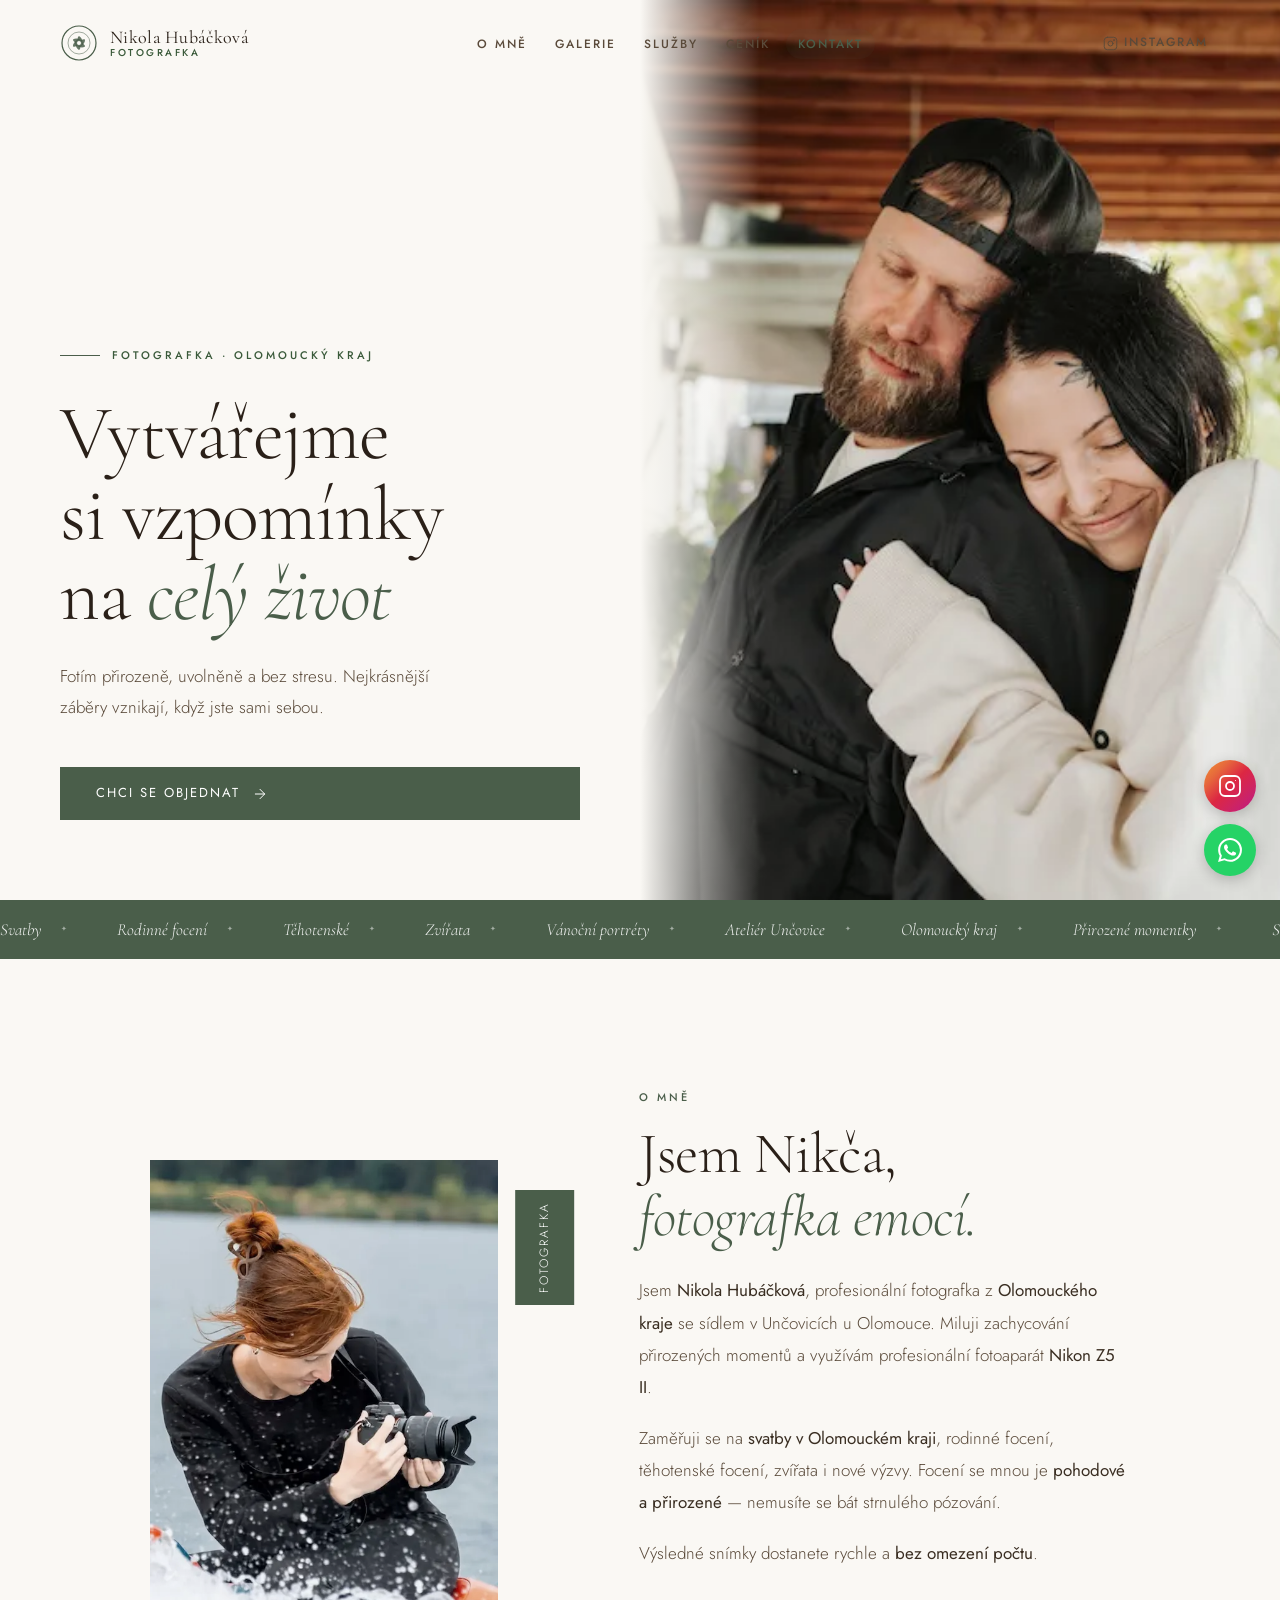
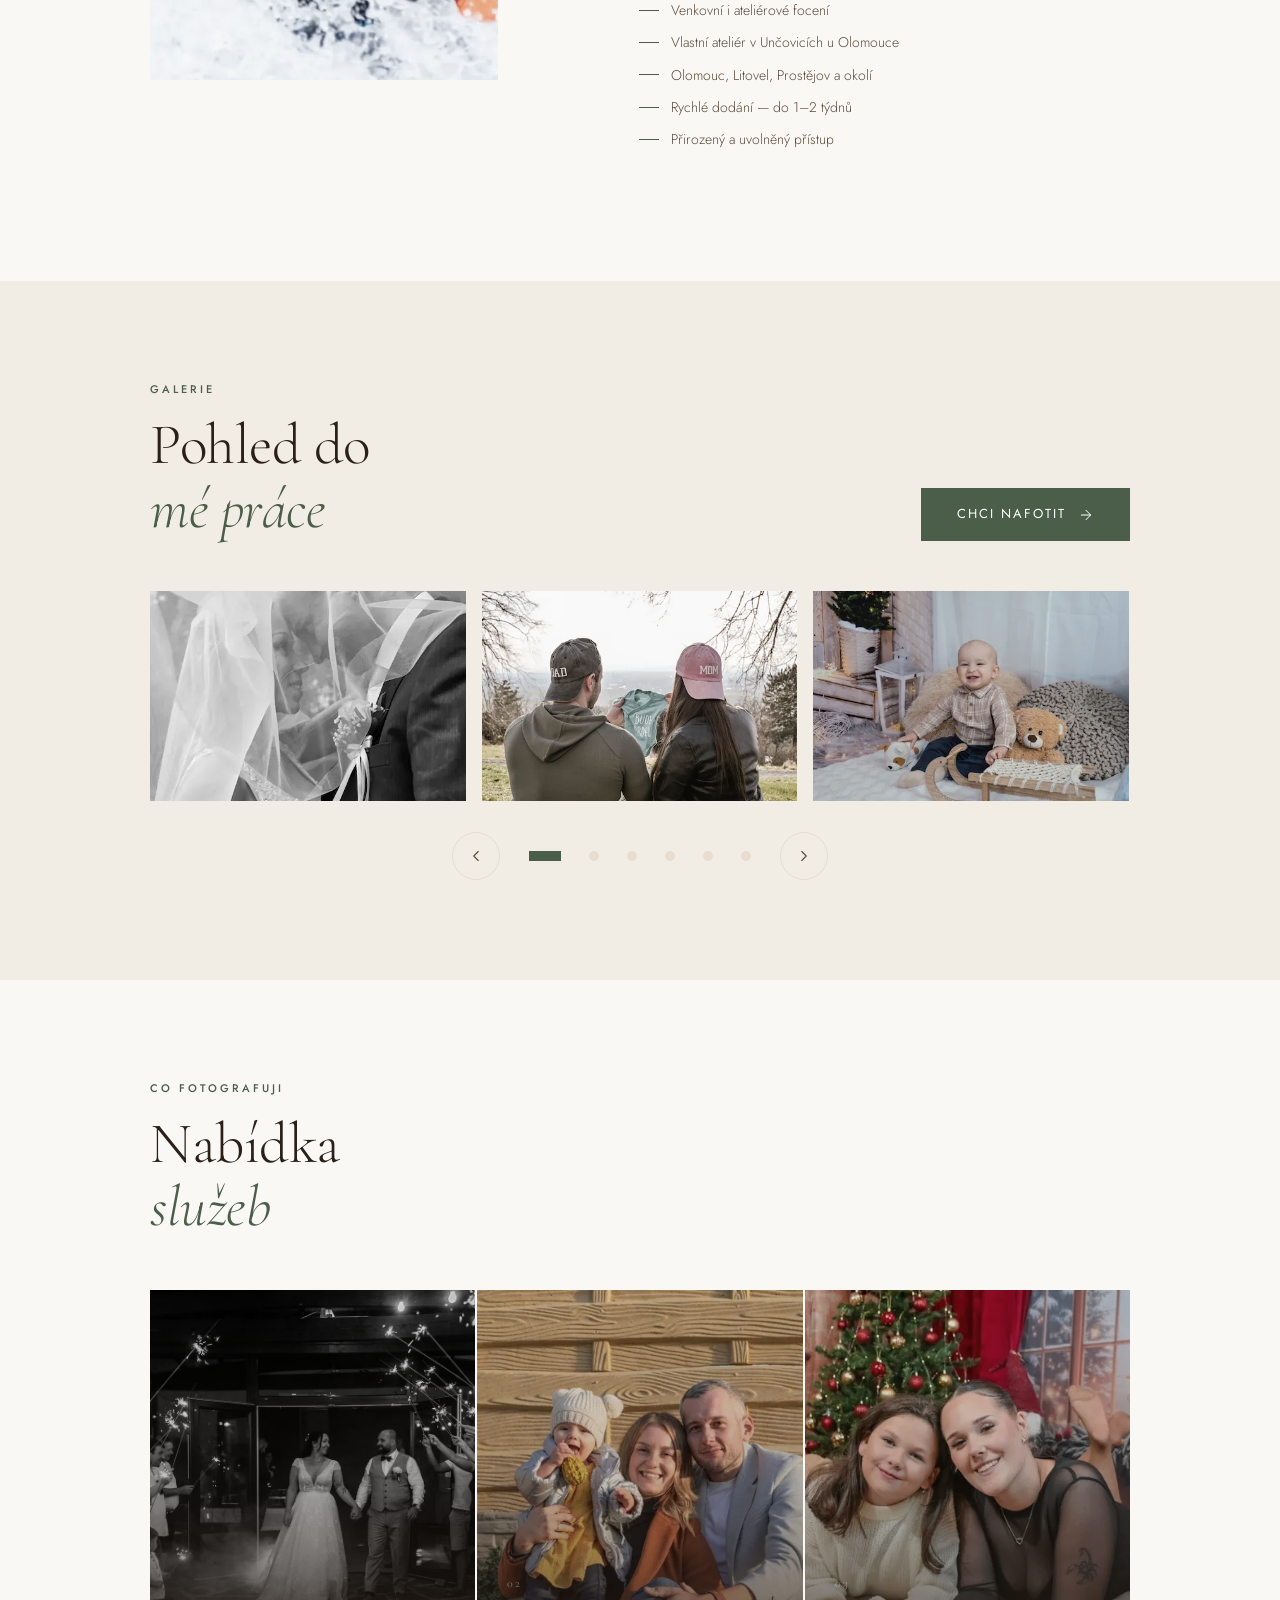
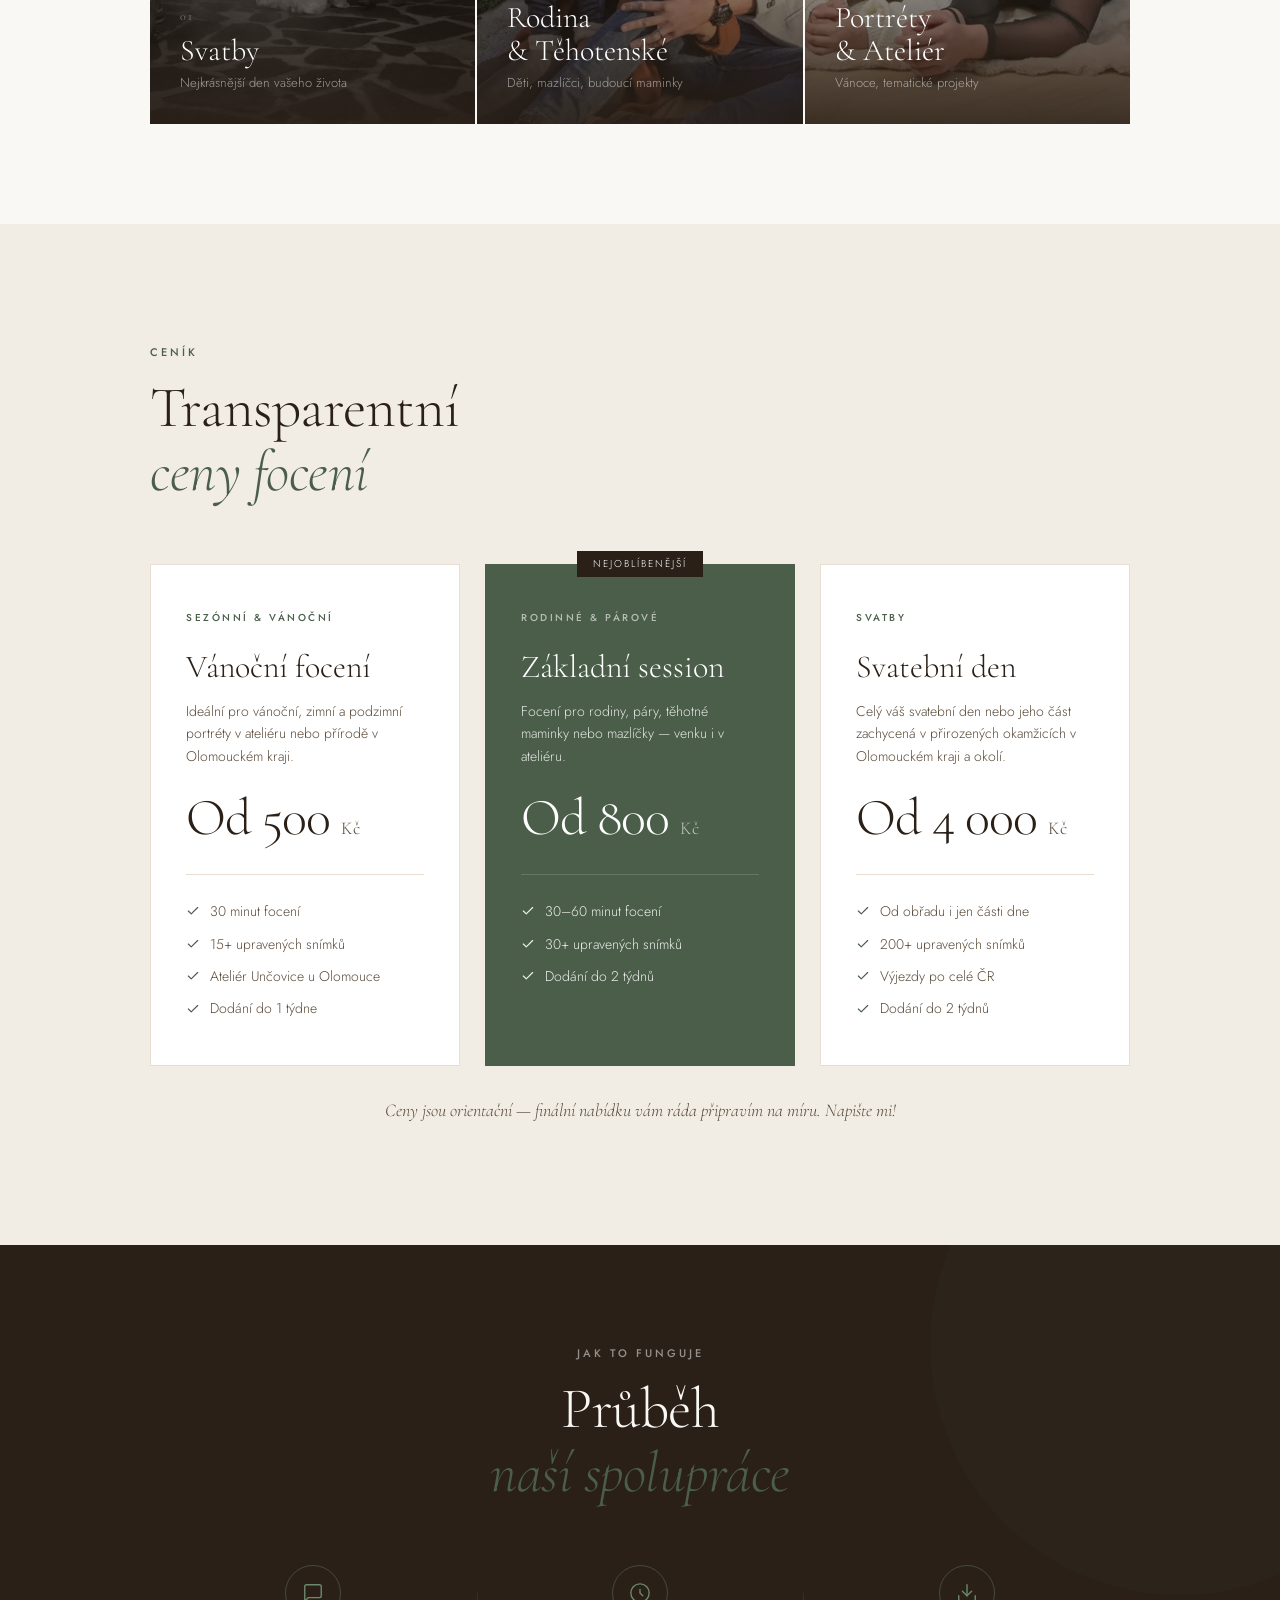
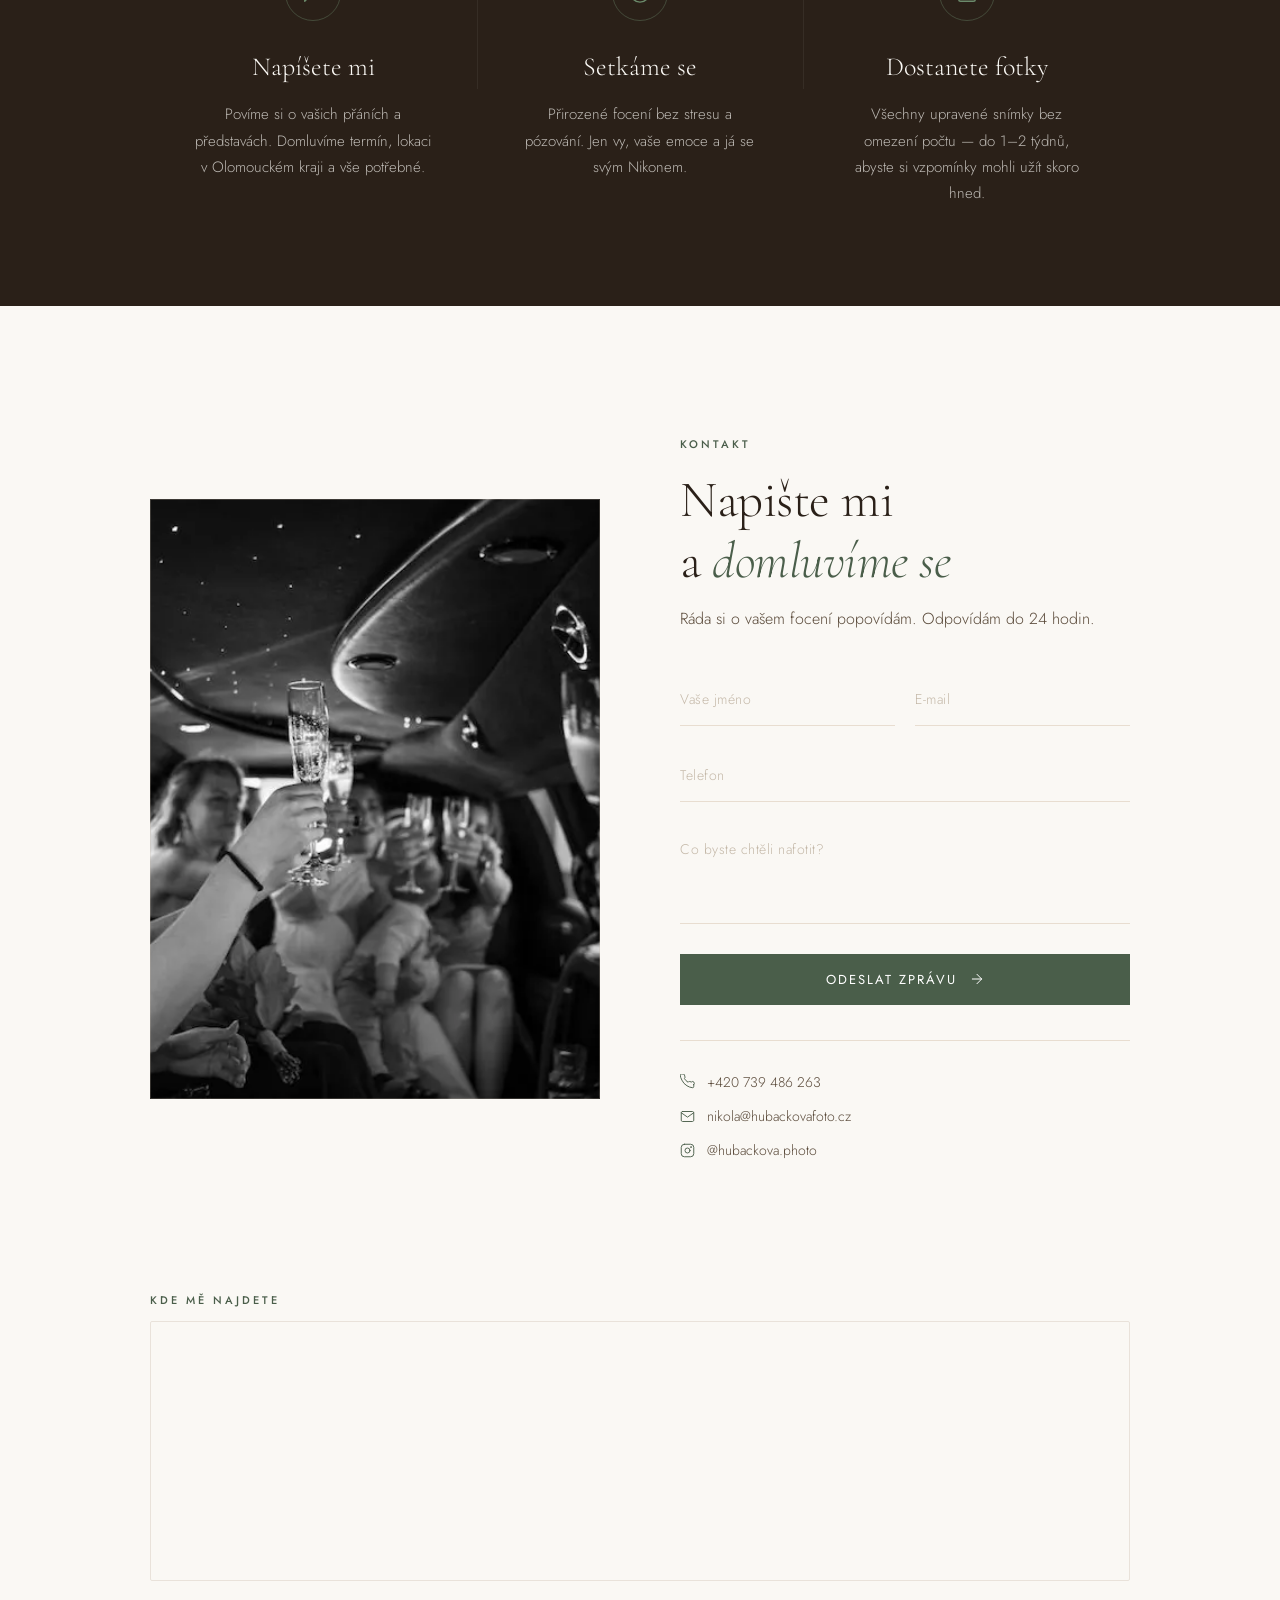
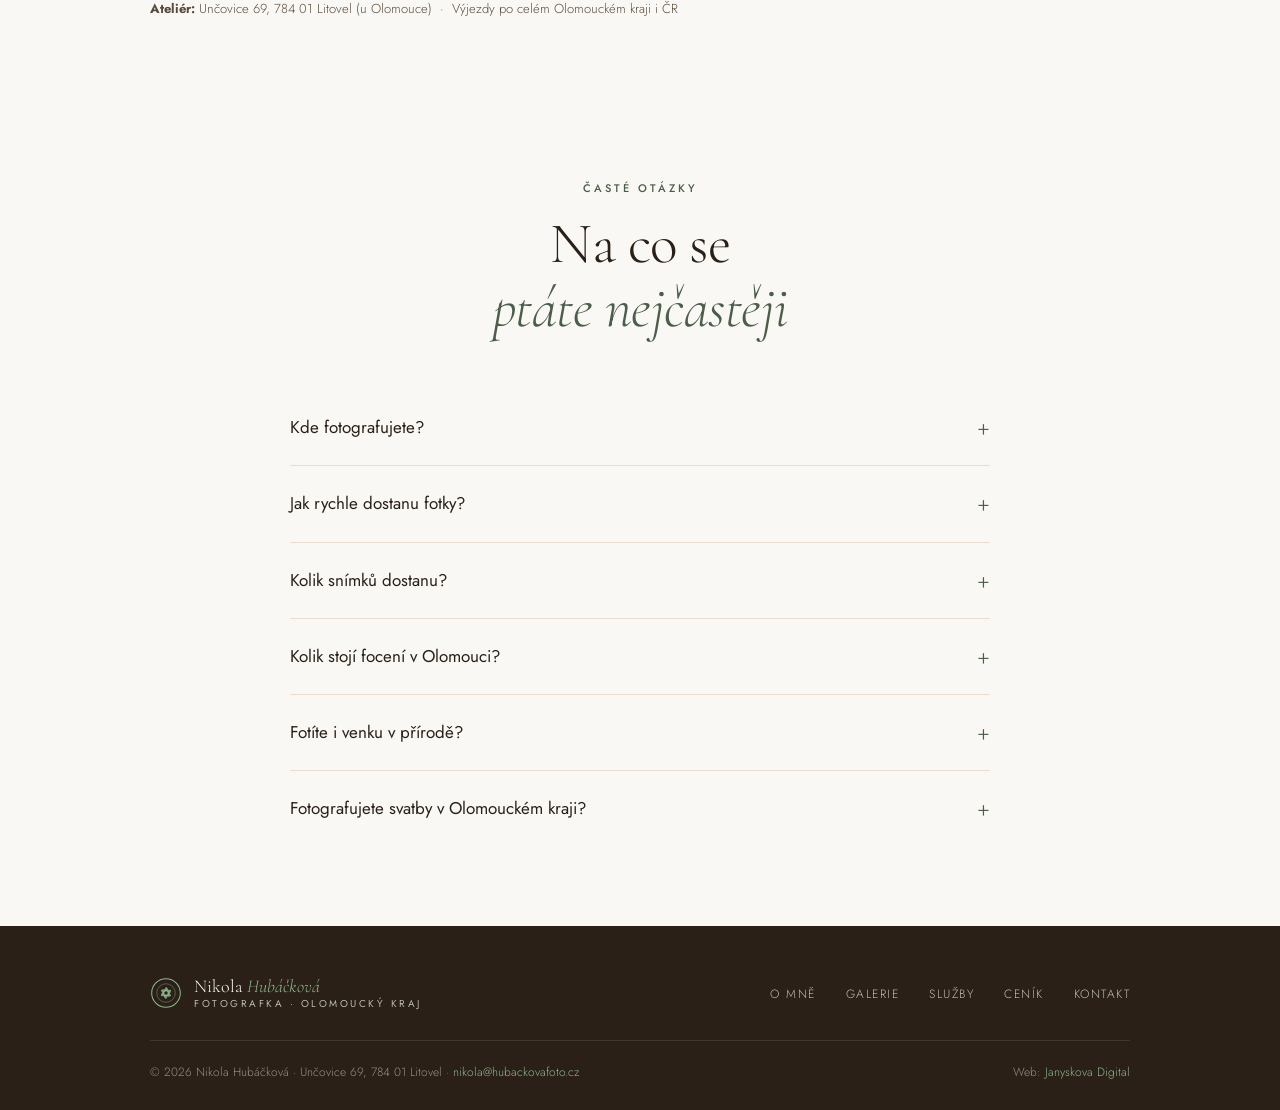
==== commit 20f891c6: "Update index.html" ====
--- a/index.html
+++ b/index.html
@@ -1,1259 +1,1265 @@
-<!DOCTYPE html>
-<html lang="cs">
-<head>
-<meta charset="UTF-8">
-<meta name="viewport" content="width=device-width, initial-scale=1.0">
-
-<!-- ════════════════════════════════════════════════════
-     TITLE: klíčová slova na prvním místě, lokalita explicitní
-     ════════════════════════════════════════════════════ -->
-<title>Fotografka Olomouc & Olomoucký kraj | Nikola Hubáčková</title>
-
-<!-- ════════════════════════════════════════════════════
-     META DESCRIPTION: do 160 znaků, lokální + CTA
-     ════════════════════════════════════════════════════ -->
-<meta name="description" content="Nikola Hubáčková — fotografka z Unčovic u Olomouce. Svatby, rodinné focení, těhotenské a zvířata. Vlastní ateliér, výjezdy po celé ČR. Ceny od 500 Kč.">
-<meta name="keywords" content="fotografka Olomouc, svatební fotograf Olomoucký kraj, rodinné focení Olomouc, těhotenské focení, fotografka Unčovice, ateliérové focení Olomouc, fotografka Litovel">
-<meta name="author" content="Nikola Hubáčková">
-<meta name="robots" content="index, follow, max-image-preview:large, max-snippet:-1, max-video-preview:-1">
-<meta name="theme-color" content="#4a5e4a">
-
-<!-- Open Graph / Facebook -->
-<meta property="og:type" content="website">
-<meta property="og:url" content="https://hubackovafoto.cz/">
-<meta property="og:title" content="Fotografka Olomouc | Nikola Hubáčková — Svatby, Rodiny, Portréty">
-<meta property="og:description" content="Fotím přirozeně, uvolněně a bez stresu. Svatby, rodinné focení, těhotenské, zvířata — ateliér v Unčovicích u Olomouce. Výjezdy po celé ČR.">
-<meta property="og:image" content="https://hubackovafoto.cz/images/foto-hero.webp">
-<meta property="og:image:width" content="1200">
-<meta property="og:image:height" content="630">
-<meta property="og:image:alt" content="Nikola Hubáčková — fotografka Olomoucký kraj">
-<meta property="og:locale" content="cs_CZ">
-<meta property="og:site_name" content="Nikola Hubáčková Fotografka">
-
-<!-- Twitter Card -->
-<meta name="twitter:card" content="summary_large_image">
-<meta name="twitter:title" content="Fotografka Olomouc | Nikola Hubáčková">
-<meta name="twitter:description" content="Fotím přirozeně, uvolněně a bez stresu. Svatby, rodinné focení, těhotenské, zvířata — ateliér v Unčovicích u Olomouce.">
-<meta name="twitter:image" content="https://hubackovafoto.cz/images/foto-hero.webp">
-
-<!-- ════════════════════════════════════════════════════
-     CANONICAL — ochrana proti duplicitám www/http
-     ════════════════════════════════════════════════════ -->
-<link rel="canonical" href="https://hubackovafoto.cz/" />
-
-<!-- ════════════════════════════════════════════════════
-     SCHEMA.ORG — LocalBusiness + Person + FAQPage + WebSite
-     Kompletní a rozšířené pro GEO + AEO
-     ════════════════════════════════════════════════════ -->
-<script type="application/ld+json">
-[
-  {
-    "@context": "https://schema.org",
-    "@type": ["LocalBusiness", "ProfessionalService"],
-    "@id": "https://hubackovafoto.cz/#business",
-    "name": "Nikola Hubáčková — Fotografka Olomouc",
-    "description": "Profesionální fotografka z Olomouckého kraje. Specializace: svatební fotografie, rodinné focení, těhotenské focení, focení zvířat a ateliérové portréty. Vlastní ateliér v Unčovicích u Olomouce. Výjezdy po celé ČR. Ceny od 500 Kč.",
-    "url": "https://hubackovafoto.cz",
-    "telephone": "+420739486263",
-    "email": "nikola@hubackovafoto.cz",
-    "image": "https://hubackovafoto.cz/images/foto-hero.webp",
-    "logo": "https://hubackovafoto.cz/images/foto-hero.webp",
-    "priceRange": "500–4000 Kč",
-    "currenciesAccepted": "CZK",
-    "paymentAccepted": "Hotovost, Bankovní převod",
-    "address": {
-      "@type": "PostalAddress",
-      "streetAddress": "Unčovice 69",
-      "addressLocality": "Unčovice",
-      "addressRegion": "Olomoucký kraj",
-      "postalCode": "784 01",
-      "addressCountry": "CZ"
-    },
-    "geo": {
-      "@type": "GeoCoordinates",
-      "latitude": "49.7089",
-      "longitude": "17.0731"
-    },
-    "areaServed": [
-      {"@type": "City", "name": "Olomouc"},
-      {"@type": "City", "name": "Litovel"},
-      {"@type": "City", "name": "Prostějov"},
-      {"@type": "City", "name": "Přerov"},
-      {"@type": "City", "name": "Šumperk"},
-      {"@type": "State", "name": "Olomoucký kraj"},
-      {"@type": "Country", "name": "Česká republika"}
-    ],
-    "hasOfferCatalog": {
-      "@type": "OfferCatalog",
-      "name": "Fotografické služby Olomouc",
-      "itemListElement": [
-        {
-          "@type": "Offer",
-          "itemOffered": {
-            "@type": "Service",
-            "name": "Vánoční a sezónní focení Olomouc",
-            "description": "Tematické portréty v ateliéru nebo přírodě. Dodání do 1 týdne, min. 15 upravených snímků."
-          },
-          "price": "500",
-          "priceCurrency": "CZK",
-          "availability": "https://schema.org/InStock"
-        },
-        {
-          "@type": "Offer",
-          "itemOffered": {
-            "@type": "Service",
-            "name": "Rodinné a párové focení Olomouc",
-            "description": "Focení rodin, párů, těhotných maminek a mazlíčků. Venku i v ateliéru. Min. 30 upravených snímků, dodání do 2 týdnů."
-          },
-          "price": "800",
-          "priceCurrency": "CZK",
-          "availability": "https://schema.org/InStock"
-        },
-        {
-          "@type": "Offer",
-          "itemOffered": {
-            "@type": "Service",
-            "name": "Svatební fotografie Olomoucký kraj",
-            "description": "Celý svatební den nebo jeho část. Min. 200 upravených snímků, výjezdy po celé ČR. Dodání do 2 týdnů."
-          },
-          "price": "4000",
-          "priceCurrency": "CZK",
-          "availability": "https://schema.org/InStock"
-        }
-      ]
-    },
-    "sameAs": [
-      "https://www.instagram.com/hubackova.photo/"
-    ],
-    "openingHoursSpecification": {
-      "@type": "OpeningHoursSpecification",
-      "dayOfWeek": ["Monday","Tuesday","Wednesday","Thursday","Friday","Saturday","Sunday"],
-      "opens": "08:00",
-      "closes": "20:00"
-    },
-    "founder": {
-      "@id": "https://hubackovafoto.cz/#person"
-    }
-  },
-  {
-    "@context": "https://schema.org",
-    "@type": "Person",
-    "@id": "https://hubackovafoto.cz/#person",
-    "name": "Nikola Hubáčková",
-    "jobTitle": "Fotografka",
-    "description": "25letá profesionální fotografka z Olomouckého kraje. Specializuje se na přirozené zachycování emocí — svatby, rodiny, těhotenství a portréty. Využívá fotoaparát Nikon Z5 II.",
-    "url": "https://hubackovafoto.cz",
-    "image": "https://hubackovafoto.cz/images/foto-o-mne.webp",
-    "telephone": "+420739486263",
-    "email": "nikola@hubackovafoto.cz",
-    "address": {
-      "@type": "PostalAddress",
-      "addressLocality": "Unčovice",
-      "addressRegion": "Olomoucký kraj",
-      "addressCountry": "CZ"
-    },
-    "sameAs": ["https://www.instagram.com/hubackova.photo/"],
-    "worksFor": {"@id": "https://hubackovafoto.cz/#business"},
-    "knowsAbout": ["Svatební fotografie", "Rodinné focení", "Těhotenské focení", "Portrétní fotografie", "Focení zvířat", "Ateliérové focení"]
-  },
-  {
-    "@context": "https://schema.org",
-    "@type": "FAQPage",
-    "mainEntity": [
-      {
-        "@type": "Question",
-        "name": "Kde fotografuje Nikola Hubáčková?",
-        "acceptedAnswer": {"@type": "Answer", "text": "Nikola Hubáčková fotí v Olomouckém kraji a okolí — zejména v Olomouci, Litoveli, Prostějově a okolních obcích. Má vlastní malý ateliér v Unčovicích u Olomouce (Unčovice 69, 784 01). Na přání vyjede kamkoliv po celé České republice."}
-      },
-      {
-        "@type": "Question",
-        "name": "Jak rychle dostanu fotky od fotografky v Olomouci?",
-        "acceptedAnswer": {"@type": "Answer", "text": "Upravené snímky dostanete do 1–2 týdnů od focení. U sezónního focení dodání do 1 týdne. Snaží se dodat co nejdříve, aby vzpomínky byly čerstvé."}
-      },
-      {
-        "@type": "Question",
-        "name": "Kolik snímků dostanu při focení?",
-        "acceptedAnswer": {"@type": "Answer", "text": "Počet snímků není omezen. U rodinného focení dostanete minimálně 30 upravených fotografií, u svateb 200 a více, u sezónního focení minimálně 15 snímků."}
-      },
-      {
-        "@type": "Question",
-        "name": "Kolik stojí fotografka v Olomouci?",
-        "acceptedAnswer": {"@type": "Answer", "text": "Ceny fotografky Nikoly Hubáčkové začínají od 500 Kč za vánoční a sezónní focení, od 800 Kč za rodinné nebo párové focení a od 4 000 Kč za svatební fotografie v Olomouckém kraji. Ceny jsou orientační — připraví nabídku na míru."}
-      },
-      {
-        "@type": "Question",
-        "name": "Fotí fotografka Hubáčková i venku v přírodě?",
-        "acceptedAnswer": {"@type": "Answer", "text": "Ano, fotí venku i v ateliéru v Unčovicích u Olomouce. Venkovní focení v přírodě nebo ve městě je velmi oblíbené — výsledky jsou přirozené a plné emocí."}
-      },
-      {
-        "@type": "Question",
-        "name": "Fotí Nikola Hubáčková svatby v Olomouckém kraji?",
-        "acceptedAnswer": {"@type": "Answer", "text": "Ano, svatební fotografie jsou jednou ze specialit Nikoly Hubáčkové. Může nafotit celý svatební den nebo jen jeho část — obřad, hostinu nebo portrétní focení páru. Vyjede po celé ČR, základna je v Olomouckém kraji."}
-      },
-      {
-        "@type": "Question",
-        "name": "Fotí fotografka v Olomouci i zvířata a mazlíčky?",
-        "acceptedAnswer": {"@type": "Answer", "text": "Ano, focení zvířat a mazlíčků je součástí nabídky. Focení probíhá venku i v ateliéru v Unčovicích u Olomouce."}
-      }
-    ]
-  },
-  {
-    "@context": "https://schema.org",
-    "@type": "WebSite",
-    "@id": "https://hubackovafoto.cz/#website",
-    "url": "https://hubackovafoto.cz",
-    "name": "Nikola Hubáčková — Fotografka Olomouc",
-    "description": "Profesionální fotografka Olomoucký kraj — svatby, rodiny, těhotenské, ateliér v Unčovicích u Olomouce",
-    "inLanguage": "cs",
-    "publisher": {"@id": "https://hubackovafoto.cz/#business"},
-    "potentialAction": {
-      "@type": "SearchAction",
-      "target": {
-        "@type": "EntryPoint",
-        "urlTemplate": "https://hubackovafoto.cz/?s={search_term_string}"
-      },
-      "query-input": "required name=search_term_string"
-    }
-  }
-]
-</script>
-
-<link rel="icon" type="image/png" href="/favicon-96x96.png" sizes="96x96" />
-<link rel="icon" type="image/svg+xml" href="/favicon.svg" />
-<link rel="shortcut icon" href="/favicon.ico" />
-<link rel="apple-touch-icon" sizes="180x180" href="/apple-touch-icon.png" />
-<link rel="manifest" href="/site.webmanifest" />
-
-<link rel="preconnect" href="https://fonts.googleapis.com">
-<link rel="preconnect" href="https://fonts.gstatic.com" crossorigin>
-<link rel="dns-prefetch" href="https://fonts.googleapis.com">
-<link rel="dns-prefetch" href="https://fonts.gstatic.com">
-<link rel="preload" as="image"
-  href="images/foto-hero.webp"
-  imagesrcset="images/foto-hero-mobile.webp 400w, images/foto-hero.webp 800w"
-  imagesizes="(max-width: 900px) 100vw, 50vw"
-  fetchpriority="high">
-<link rel="preload" as="style" href="https://fonts.googleapis.com/css2?family=Cormorant+Garamond:ital,wght@0,300;0,400;0,500;1,300;1,400&family=Jost:wght@300;400;500&display=swap" onload="this.onload=null;this.rel='stylesheet'" fetchpriority="low">
-<noscript><link rel="stylesheet" href="https://fonts.googleapis.com/css2?family=Cormorant+Garamond:ital,wght@0,300;0,400;0,500;1,300;1,400&family=Jost:wght@300;400;500&display=swap"></noscript>
-
-<style>
-  :root {
-    --cream: #faf8f4;
-    --warm: #f2ede4;
-    --sand: #e8ddd0;
-    --stone: #c4b8a8;
-    --forest: #4a5e4a;
-    --forest-light: #6b8a6b;
-    --dark: #2a2018;
-    --text: #3a2e22;
-    --text-dim: #5a4a3a; /* OPRAVENO: zvýšen kontrast z #6b5a4a na #5a4a3a */
-  }
-
-  * { margin: 0; padding: 0; box-sizing: border-box; }
-  html { scroll-behavior: smooth; }
-
-  body {
-    background: var(--cream);
-    color: var(--text);
-    /* Fallback dokud se nenačtou Google Fonts — redukuje LCP */
-    font-family: 'Jost', system-ui, -apple-system, sans-serif;
-    font-weight: 300;
-    overflow-x: hidden;
-    line-height: 1.6;
-  }
-
-  /* ════════════════════════════════
-     PŘÍSTUPNOST: viditelný focus
-     ════════════════════════════════ */
-  :focus-visible {
-    outline: 2px solid var(--forest);
-    outline-offset: 3px;
-    border-radius: 2px;
-  }
-
-  /* ════════════════════════════════
-     PŘÍSTUPNOST: redukce pohybu
-     ════════════════════════════════ */
-  @media (prefers-reduced-motion: reduce) {
-    *, *::before, *::after {
-      animation-duration: 0.01ms !important;
-      animation-iteration-count: 1 !important;
-      transition-duration: 0.01ms !important;
-      scroll-behavior: auto !important;
-    }
-    .marquee-track { animation: none; }
-    .hero-right img { transition: none; }
-  }
-
-  /* NAV */
-  nav {
-    position: fixed; top: 0; left: 0; right: 0;
-    z-index: 100; padding: 24px 60px;
-    display: flex; justify-content: space-between; align-items: center;
-    transition: all 0.4s;
-  }
-
-  nav.scrolled {
-    background: rgba(250,248,244,0.96);
-    backdrop-filter: blur(12px);
-    padding: 16px 60px;
-    border-bottom: 1px solid rgba(196,184,168,0.25);
-    box-shadow: 0 2px 20px rgba(42,32,24,0.06);
-  }
-
-  .nav-logo { display: flex; align-items: center; gap: 12px; text-decoration: none; }
-  .logo-icon { width: 38px; height: 38px; flex-shrink: 0; }
-  .logo-text { display: flex; flex-direction: column; line-height: 1.1; }
-  .logo-name { font-family: 'Cormorant Garamond', serif; font-size: 18px; font-weight: 400; color: var(--dark); letter-spacing: 0.3px; }
-  .logo-title { font-size: 10px; letter-spacing: 2.5px; text-transform: uppercase; color: #3a5a3a; font-weight: 500; }
-
-  .nav-links { display: flex; gap: 4px; list-style: none; align-items: center; }
-  .nav-links a { color: var(--text-dim); text-decoration: none; font-size: 12px; font-weight: 500; letter-spacing: 2px; text-transform: uppercase; transition: color 0.3s; padding: 6px 12px; border-radius: 100px; }
-  .nav-links a:hover { color: var(--forest); }
-  .nav-links a.active { color: var(--forest); background: rgba(74,94,74,0.08); }
-
-  .nav-ig a { display: flex; align-items: center; gap: 6px; color: var(--text-dim); text-decoration: none; font-size: 12px; font-weight: 500; letter-spacing: 2px; text-transform: uppercase; transition: color 0.3s; padding: 6px 12px; }
-  .nav-ig a:hover { color: var(--forest); }
-  .nav-ig svg { width: 15px; height: 15px; stroke: currentColor; fill: none; stroke-width: 1.5; stroke-linecap: round; stroke-linejoin: round; }
-
-  /* HERO */
-  .hero { min-height: 100vh; display: grid; grid-template-columns: 1fr 1fr; position: relative; }
-  .hero-left { display: flex; flex-direction: column; justify-content: flex-end; padding: 120px 60px 80px; position: relative; z-index: 2; }
-  .hero-right { position: relative; overflow: hidden; }
-  .hero-right img { width: 100%; height: 100%; object-fit: cover; filter: saturate(0.85) brightness(0.97); transition: transform 8s ease; display: block; }
-  .hero-right:hover img { transform: scale(1.03); }
-  .hero-right::after { content: ''; position: absolute; left: 0; top: 0; bottom: 0; width: 120px; background: linear-gradient(90deg, var(--cream), transparent); z-index: 1; }
-
-  .hero-eyebrow { display: flex; align-items: center; gap: 12px; margin-bottom: 30px; }
-  .eyebrow-line { width: 40px; height: 1px; background: var(--forest); }
-  .eyebrow-text { font-size: 11px; letter-spacing: 3px; text-transform: uppercase; color: #3a5a3a; font-weight: 500; }
-
-  /* ════════════════════════════════
-     H1: přidána viditelná H1 pro SEO + zachován vizuální heading
-     ════════════════════════════════ */
-  /* SEO H1 — viditelná pro Google, neviditelná pro uživatele */
-  .hero-seo-h1 {
-    position: absolute;
-    width: 1px;
-    height: 1px;
-    overflow: hidden;
-    clip: rect(0,0,0,0);
-    white-space: nowrap;
-  }
-  .hero h2 { font-family: 'Cormorant Garamond', serif; font-size: clamp(52px, 6vw, 88px); font-weight: 300; line-height: 1.05; letter-spacing: -1px; color: var(--dark); margin-bottom: 25px; }
-  .hero h2 em { font-style: italic; color: var(--forest); }
-  .hero-sub { font-size: 17px; color: var(--text-dim); max-width: 400px; line-height: 1.8; margin-bottom: 45px; font-weight: 300; }
-
-  .btn-primary { display: inline-flex; align-items: center; gap: 12px; background: var(--forest); color: white; padding: 16px 36px; text-decoration: none; font-size: 13px; font-weight: 400; letter-spacing: 2px; text-transform: uppercase; transition: all 0.4s; border: none; cursor: pointer; font-family: 'Jost', sans-serif; }
-  .btn-primary:hover { background: var(--dark); gap: 18px; }
-  .btn-primary svg { width: 16px; height: 16px; stroke: currentColor; fill: none; stroke-width: 1.5; stroke-linecap: round; }
-
-  /* MARQUEE */
-  .marquee-section { background: var(--forest); padding: 16px 0; overflow: hidden; }
-  .marquee-track { display: flex; gap: 50px; animation: marquee 30s linear infinite; width: max-content; }
-  .marquee-item { font-family: 'Cormorant Garamond', serif; font-size: 17px; font-style: italic; color: rgba(255,255,255,0.92); white-space: nowrap; display: flex; align-items: center; gap: 20px; }
-  .marquee-item::after { content: '✦'; font-size: 7px; color: rgba(255,255,255,0.5); font-style: normal; }
-  @keyframes marquee { 0% { transform: translateX(0); } 100% { transform: translateX(-50%); } }
-
-  /* LAYOUT */
-  .container { max-width: 1100px; margin: 0 auto; padding: 0 60px; }
-  .section-tag { font-size: 11px; letter-spacing: 3px; text-transform: uppercase; color: var(--forest); margin-bottom: 16px; font-weight: 500; }
-  .section-title { font-family: 'Cormorant Garamond', serif; font-size: clamp(36px, 4.5vw, 58px); font-weight: 300; line-height: 1.1; letter-spacing: -0.5px; color: var(--dark); margin-bottom: 50px; }
-  .section-title em { font-style: italic; color: var(--forest); }
-
-  /* ABOUT */
-  .about-section { padding: 130px 0; display: grid; grid-template-columns: 5fr 6fr; gap: 80px; align-items: center; }
-  .about-visual { position: relative; height: 520px; }
-  .about-img-main { position: absolute; top: 0; left: 0; width: 85%; height: 100%; object-fit: cover; object-position: center 20%; filter: saturate(0.8) brightness(0.98); display: block; }
-  .about-tag-float { position: absolute; top: 30px; right: -15px; background: var(--forest); color: white; padding: 12px 20px; font-size: 12px; letter-spacing: 2px; text-transform: uppercase; writing-mode: vertical-rl; transform: rotate(180deg); }
-  .about-text p { font-size: 17px; color: var(--text-dim); line-height: 1.9; font-weight: 300; margin-bottom: 18px; }
-  .about-text p strong { color: var(--text); font-weight: 400; }
-  .about-list { list-style: none; margin-top: 30px; display: flex; flex-direction: column; gap: 10px; }
-  .about-list li { display: flex; align-items: center; gap: 12px; font-size: 14px; color: var(--text-dim); }
-  .about-list li::before { content: ''; width: 20px; height: 1px; background: var(--forest); flex-shrink: 0; }
-
-  /* SLIDESHOW GALERIE */
-  .gallery-section { padding: 100px 0; background: var(--warm); overflow: hidden; }
-  .gallery-header { display: flex; justify-content: space-between; align-items: flex-end; margin-bottom: 50px; }
-  .slideshow-wrap { position: relative; }
-  .slideshow-track-outer { overflow: hidden; }
-  .slideshow-track { display: flex; gap: 16px; transition: transform 0.6s cubic-bezier(0.16,1,0.3,1); will-change: transform; transform: translateX(calc(var(--slide-index, 0) * (calc(33.333% - 11px) + 16px) * -1)); }
-  @media (max-width: 900px) {
-    .slideshow-track { transform: translateX(calc(var(--slide-index, 0) * (100% + 16px) * -1)); }
-  }
-  .slide { flex-shrink: 0; width: calc(33.333% - 11px); aspect-ratio: 3/2; overflow: hidden; position: relative; cursor: pointer; background: var(--sand); }
-  .slide img { width: 100%; height: 100%; object-fit: cover; filter: saturate(0.78); transition: transform 0.6s ease, filter 0.4s ease; display: block; }
-  .slide:hover img { transform: scale(1.05); filter: saturate(1); }
-  .slide-label { position: absolute; bottom: 0; left: 0; right: 0; padding: 20px; background: linear-gradient(to top, rgba(42,32,24,0.7), transparent); font-family: 'Cormorant Garamond', serif; font-size: 18px; font-style: italic; color: rgba(255,255,255,0.85); opacity: 0; transition: opacity 0.3s; }
-  .slide:hover .slide-label { opacity: 1; }
-
-  .slideshow-controls { display: flex; align-items: center; gap: 15px; margin-top: 30px; justify-content: center; }
-  .slide-btn { width: 48px; height: 48px; border-radius: 50%; background: transparent; border: 1px solid var(--sand); cursor: pointer; display: flex; align-items: center; justify-content: center; transition: all 0.3s; color: var(--text-dim); }
-  .slide-btn:hover { background: var(--forest); border-color: var(--forest); color: white; }
-  .slide-btn svg { width: 18px; height: 18px; stroke: currentColor; fill: none; stroke-width: 1.5; stroke-linecap: round; stroke-linejoin: round; }
-  .slide-dots { display: flex; gap: 0; align-items: center; }
-  .slide-dot { width: 10px; height: 10px; border-radius: 50%; background: var(--sand); cursor: pointer; transition: all 0.3s; border: none; padding: 19px 14px; background-clip: content-box; box-sizing: content-box; }
-  .slide-dot.active { background: var(--forest); width: 32px; border-radius: 5px; background-clip: content-box; }
-
-  /* LIGHTBOX */
-  .lightbox { position: fixed; inset: 0; background: rgba(42,32,24,0.95); z-index: 999; display: none; align-items: center; justify-content: center; backdrop-filter: blur(4px); }
-  .lightbox.open { display: flex; }
-  .lightbox img { max-width: 90vw; max-height: 90vh; object-fit: contain; filter: saturate(0.9); }
-  .lightbox-close { position: absolute; top: 25px; right: 30px; background: none; border: none; color: rgba(255,255,255,0.6); font-size: 28px; cursor: pointer; transition: color 0.3s; font-weight: 300; }
-  .lightbox-close:hover { color: white; }
-  .lightbox-prev, .lightbox-next { position: absolute; top: 50%; transform: translateY(-50%); background: rgba(255,255,255,0.08); border: 1px solid rgba(255,255,255,0.15); color: rgba(255,255,255,0.7); width: 50px; height: 50px; border-radius: 50%; cursor: pointer; display: flex; align-items: center; justify-content: center; transition: all 0.3s; font-size: 20px; }
-  .lightbox-prev { left: 25px; }
-  .lightbox-next { right: 25px; }
-  .lightbox-prev:hover, .lightbox-next:hover { background: rgba(255,255,255,0.15); color: white; }
-
-  /* SERVICES */
-  .services-section { padding: 100px 0; }
-  .services-grid { display: grid; grid-template-columns: repeat(3, 1fr); gap: 2px; }
-  .service-card { position: relative; overflow: hidden; aspect-ratio: 3/4; }
-  .service-card img { width: 100%; height: 100%; object-fit: cover; transition: transform 0.7s cubic-bezier(0.16,1,0.3,1); filter: saturate(0.75) brightness(0.88); display: block; }
-  .service-card:hover img { transform: scale(1.07); }
-  .service-overlay { position: absolute; inset: 0; background: linear-gradient(to top, rgba(42,32,24,0.88) 0%, rgba(42,32,24,0.15) 55%, transparent 100%); transition: background 0.4s; }
-  .service-card:hover .service-overlay { background: linear-gradient(to top, rgba(74,94,74,0.88) 0%, rgba(74,94,74,0.25) 60%, transparent 100%); }
-  .service-info { position: absolute; bottom: 0; left: 0; right: 0; padding: 30px; z-index: 2; }
-  .service-num { font-family: 'Cormorant Garamond', serif; font-size: 12px; color: rgba(255,255,255,0.45); letter-spacing: 2px; margin-bottom: 8px; }
-  .service-name { font-family: 'Cormorant Garamond', serif; font-size: 30px; font-weight: 300; color: white; line-height: 1.1; }
-  .service-sub { font-size: 13px; color: rgba(255,255,255,0.55); margin-top: 6px; font-weight: 300; }
-
-  /* CENÍK */
-  .pricing-section { padding: 120px 0; background: var(--warm); }
-  .pricing-grid { display: grid; grid-template-columns: repeat(3, 1fr); gap: 25px; margin-top: 60px; }
-  .price-card { background: white; border: 1px solid var(--sand); padding: 45px 35px; position: relative; transition: all 0.4s; }
-  .price-card:hover { border-color: var(--forest); transform: translateY(-5px); box-shadow: 0 20px 40px rgba(42,32,24,0.08); }
-  .price-card.featured { background: var(--forest); border-color: var(--forest); }
-  .price-tag-badge { position: absolute; top: -14px; left: 50%; transform: translateX(-50%); background: var(--dark); color: white; font-size: 10px; letter-spacing: 2px; text-transform: uppercase; padding: 5px 16px; white-space: nowrap; font-family: 'Jost', sans-serif; }
-  .price-card-tag { font-size: 10px; letter-spacing: 2.5px; text-transform: uppercase; color: var(--forest); margin-bottom: 15px; font-weight: 500; }
-  .price-card.featured .price-card-tag { color: rgba(255,255,255,0.6); }
-  .price-card h3 { font-family: 'Cormorant Garamond', serif; font-size: 32px; font-weight: 300; color: var(--dark); margin-bottom: 8px; }
-  .price-card.featured h3 { color: white; }
-  .price-card > p { font-size: 14px; color: var(--text-dim); margin-bottom: 25px; font-weight: 300; line-height: 1.6; }
-  .price-card.featured > p { color: rgba(255,255,255,0.85); /* OPRAVENO: zvýšen kontrast */ }
-  .price-amount { font-family: 'Cormorant Garamond', serif; font-size: 52px; font-weight: 300; color: var(--dark); line-height: 1; margin-bottom: 30px; letter-spacing: -1px; }
-  .price-amount span { font-size: 18px; color: var(--text-dim); letter-spacing: 0; }
-  .price-card.featured .price-amount { color: white; }
-  .price-card.featured .price-amount span { color: rgba(255,255,255,0.65); /* OPRAVENO */ }
-  .price-divider { height: 1px; background: var(--sand); margin-bottom: 25px; }
-  .price-card.featured .price-divider { background: rgba(255,255,255,0.15); }
-  .price-features { list-style: none; display: flex; flex-direction: column; gap: 10px; }
-  .price-features li { display: flex; align-items: center; gap: 10px; font-size: 14px; color: var(--text-dim); font-weight: 300; }
-  .price-card.featured .price-features li { color: rgba(255,255,255,0.9); /* OPRAVENO: zvýšen kontrast */ }
-  .price-features li svg { width: 14px; height: 14px; stroke: var(--forest); fill: none; stroke-width: 2; stroke-linecap: round; stroke-linejoin: round; flex-shrink: 0; }
-  .price-card.featured .price-features li svg { stroke: rgba(255,255,255,0.9); }
-  .pricing-note { text-align: center; font-size: 18px; color: var(--text-dim); margin-top: 30px; font-style: italic; font-family: 'Cormorant Garamond', serif; }
-
-  /* PROCESS */
-  .process-section { padding: 100px 0; background: var(--dark); position: relative; overflow: hidden; }
-  .process-section::before { content: ''; position: absolute; top: -150px; right: -150px; width: 500px; height: 500px; border-radius: 50%; background: rgba(74,94,74,0.07); pointer-events: none; }
-  .process-section .section-tag { color: rgba(255,255,255,0.5); }
-  .process-section .section-title { color: #faf8f4; }
-  .process-icons-grid { display: grid; grid-template-columns: repeat(3, 1fr); gap: 0; margin-top: 60px; }
-  .process-icon-item { text-align: center; padding: 0 40px; position: relative; }
-  .process-icon-item + .process-icon-item::before { content: ''; position: absolute; left: 0; top: 28px; width: 1px; height: 40%; background: rgba(255,255,255,0.06); }
-  .process-icon-circle { width: 56px; height: 56px; border-radius: 50%; border: 1px solid rgba(107,138,107,0.4); display: flex; align-items: center; justify-content: center; margin: 0 auto 25px; transition: all 0.4s; }
-  .process-icon-item:hover .process-icon-circle { border-color: var(--forest-light); background: rgba(74,94,74,0.15); }
-  .process-icon-circle svg { width: 22px; height: 22px; stroke: var(--forest-light); fill: none; stroke-width: 1.5; stroke-linecap: round; stroke-linejoin: round; }
-  .process-icon-item h3 { font-family: 'Cormorant Garamond', serif; font-size: 26px; font-weight: 300; color: #faf8f4; margin-bottom: 14px; }
-  .process-icon-item p { font-size: 15px; color: rgba(250,248,244,0.7); /* OPRAVENO: zvýšen kontrast z 0.55 */ line-height: 1.75; font-weight: 300; }
-
-  /* CONTACT */
-  .contact-section { padding: 130px 0; display: grid; grid-template-columns: 1fr 1fr; gap: 80px; align-items: center; }
-  .contact-img { position: relative; height: 600px; overflow: hidden; }
-  .contact-img img { width: 100%; height: 100%; object-fit: cover; filter: saturate(0.75); transition: transform 6s ease; display: block; }
-  .contact-img:hover img { transform: scale(1.04); }
-  .contact-img::after { content: ''; position: absolute; inset: 0; border: 1px solid rgba(196,184,168,0.25); pointer-events: none; }
-  .contact-form-wrap h2 { font-family: 'Cormorant Garamond', serif; font-size: clamp(36px, 4vw, 52px); font-weight: 300; color: var(--dark); line-height: 1.2; margin-bottom: 12px; letter-spacing: -0.5px; }
-  .contact-form-wrap h2 em { font-style: italic; color: var(--forest); }
-  .contact-form-wrap > p { font-size: 16px; color: var(--text-dim); margin-bottom: 40px; font-weight: 300; line-height: 1.7; }
-  .form-group { margin-bottom: 22px; }
-  .form-group input, .form-group textarea { width: 100%; padding: 15px 0; background: transparent; border: none; border-bottom: 1px solid var(--sand); color: var(--text); font-family: 'Jost', sans-serif; font-size: 16px; font-weight: 300; transition: border-color 0.3s; outline: none; }
-  .form-group input::placeholder, .form-group textarea::placeholder { color: var(--stone); font-size: 14px; letter-spacing: 0.5px; }
-  .form-group input:focus, .form-group textarea:focus { border-bottom-color: var(--forest); }
-  /* PŘÍSTUPNOST: label pro screen-readery */
-  .form-group label { position: absolute; width: 1px; height: 1px; overflow: hidden; clip: rect(0,0,0,0); white-space: nowrap; }
-  .form-group { position: relative; }
-  .form-group textarea { resize: none; height: 100px; }
-  .form-row { display: grid; grid-template-columns: 1fr 1fr; gap: 20px; }
-  .contact-info { margin-top: 35px; padding-top: 30px; border-top: 1px solid var(--sand); display: flex; flex-direction: column; gap: 12px; }
-  .contact-info-item { display: flex; align-items: center; gap: 12px; font-size: 14px; color: var(--text-dim); text-decoration: none; transition: color 0.3s; }
-  .contact-info-item:hover { color: var(--forest); }
-  .contact-info-item svg { width: 15px; height: 15px; stroke: var(--forest); fill: none; stroke-width: 1.5; stroke-linecap: round; stroke-linejoin: round; flex-shrink: 0; }
-
-  /* MAPA */
-  .map-section { padding: 0 0 80px; }
-  .map-embed { width: 100%; height: 260px; border: 1px solid var(--sand); filter: saturate(0.6) brightness(1.02); border-radius: 2px; }
-
-  /* FOOTER */
-  footer { background: var(--dark); padding: 50px 0 28px; }
-  .footer-inner { display: flex; justify-content: space-between; align-items: center; margin-bottom: 30px; flex-wrap: wrap; gap: 20px; }
-  .footer-logo { display: flex; align-items: center; gap: 12px; font-family: 'Cormorant Garamond', serif; font-size: 22px; font-weight: 300; color: #faf8f4; text-decoration: none; }
-  .footer-logo em { font-style: italic; color: #8db88d; }
-  .footer-links { display: flex; gap: 30px; list-style: none; }
-  .footer-links a { color: rgba(250,248,244,0.72); text-decoration: none; font-size: 12px; letter-spacing: 1.5px; text-transform: uppercase; transition: color 0.3s; }
-  .footer-links a:hover { color: #8db88d; }
-  .footer-bottom { border-top: 1px solid rgba(250,248,244,0.1); padding-top: 22px; display: flex; justify-content: space-between; font-size: 12px; color: rgba(250,248,244,0.52); flex-wrap: wrap; gap: 10px; }
-  .footer-bottom a { color: #8db88d; text-decoration: none; }
-
-  /* REVEAL */
-  .reveal { opacity: 0; transform: translateY(25px); transition: opacity 0.9s ease, transform 0.9s ease; }
-  .reveal.visible { opacity: 1; transform: translateY(0); }
-  .reveal-left { opacity: 0; transform: translateX(-30px); transition: opacity 0.9s ease, transform 0.9s ease; }
-  .reveal-left.visible { opacity: 1; transform: translateX(0); }
-
-  .hamburger { display: none; flex-direction: column; gap: 5px; cursor: pointer; background: none; border: none; padding: 6px; }
-  /* Na mobilu: hamburger viditelný, nav-links skryté — čistě CSS bez JS */
-  @media (max-width: 900px) {
-    .hamburger { display: flex; }
-  }
-  .hamburger span { width: 24px; height: 1.5px; background: var(--dark); transition: all 0.3s; display: block; }
-  .hamburger.open span:nth-child(1) { transform: rotate(45deg) translate(4.5px, 4.5px); }
-  .hamburger.open span:nth-child(2) { opacity: 0; }
-  .hamburger.open span:nth-child(3) { transform: rotate(-45deg) translate(4.5px, -4.5px); }
-  .mobile-menu { display: none; position: fixed; inset: 0; background: rgba(250,248,244,0.98); backdrop-filter: blur(12px); z-index: 99; flex-direction: column; align-items: center; justify-content: center; gap: 8px; }
-  .mobile-menu.open { display: flex; }
-  .mobile-menu a { font-family: 'Cormorant Garamond', serif; font-size: 36px; font-weight: 300; color: var(--dark); text-decoration: none; letter-spacing: 1px; padding: 12px; transition: color 0.3s; }
-  .mobile-menu a:hover { color: var(--forest); }
-  .mobile-menu-ig { margin-top: 20px; display: flex; align-items: center; gap: 8px; font-size: 13px !important; letter-spacing: 2px !important; text-transform: uppercase; color: var(--text-dim) !important; font-family: 'Jost', sans-serif !important; }
-  .mobile-menu-ig svg { width: 16px; height: 16px; stroke: currentColor; fill: none; stroke-width: 1.5; stroke-linecap: round; stroke-linejoin: round; }
-
-  /* RESPONSIVE */
-  @media (max-width: 900px) {
-    nav { padding: 18px 24px; }
-    nav.scrolled { padding: 14px 24px; }
-    .nav-links, .nav-ig { display: none; }
-    .hamburger { display: flex; }
-    .hero { grid-template-columns: 1fr; min-height: auto; }
-    .hero-left { padding: 110px 24px 60px; }
-    .hero-right { height: 65vw; }
-    .hero-right::after { display: none; }
-    .about-section { grid-template-columns: 1fr; padding: 80px 0; gap: 50px; }
-    .about-visual { height: 320px; }
-    .about-tag-float { display: none; }
-    .slide { width: calc(100% - 0px); }
-    .services-grid { grid-template-columns: 1fr; }
-    .service-card { aspect-ratio: 4/3; }
-    .pricing-grid { grid-template-columns: 1fr; }
-    .process-icons-grid { grid-template-columns: 1fr; gap: 40px; }
-    .process-icon-item + .process-icon-item::before { display: none; }
-    .contact-section { grid-template-columns: 1fr; padding: 80px 0; }
-    .footer-links { display: none; }
-    .container { padding: 0 24px; }
-    .form-row { grid-template-columns: 1fr; }
-    .gallery-header { flex-direction: column; align-items: flex-start; gap: 20px; }
-  }
-</style>
-</head>
-<body>
-<!-- ════════════════════════════════
-     PŘÍSTUPNOST: skip to content
-     ════════════════════════════════ -->
-<a href="#main-content" style="position:absolute;left:-9999px;top:0;background:var(--forest);color:white;padding:8px 16px;z-index:99999;font-size:14px;" onfocus="this.style.left='0'">Přeskočit na obsah</a>
-
-<nav id="navbar" role="navigation" aria-label="Hlavní navigace">
-  <a href="#" class="nav-logo" aria-label="Nikola Hubáčková — Fotografka, zpět na začátek">
-    <svg class="logo-icon" viewBox="0 0 38 38" fill="none" xmlns="http://www.w3.org/2000/svg" aria-hidden="true">
-      <circle cx="19" cy="19" r="17" stroke="#4a5e4a" stroke-width="1.2" fill="none"/>
-      <circle cx="19" cy="19" r="11" stroke="#4a5e4a" stroke-width="1" fill="none" opacity="0.5"/>
-      <g transform="translate(19,19)">
-        <path d="M0,-7 Q3.5,-5 3.5,0 Q3.5,2 1,3 Q-1,4 -3,2 L-1,-6 Z" fill="#4a5e4a" opacity="0.85" transform="rotate(0)"/>
-        <path d="M0,-7 Q3.5,-5 3.5,0 Q3.5,2 1,3 Q-1,4 -3,2 L-1,-6 Z" fill="#4a5e4a" opacity="0.85" transform="rotate(60)"/>
-        <path d="M0,-7 Q3.5,-5 3.5,0 Q3.5,2 1,3 Q-1,4 -3,2 L-1,-6 Z" fill="#4a5e4a" opacity="0.85" transform="rotate(120)"/>
-        <path d="M0,-7 Q3.5,-5 3.5,0 Q3.5,2 1,3 Q-1,4 -3,2 L-1,-6 Z" fill="#4a5e4a" opacity="0.85" transform="rotate(180)"/>
-        <path d="M0,-7 Q3.5,-5 3.5,0 Q3.5,2 1,3 Q-1,4 -3,2 L-1,-6 Z" fill="#4a5e4a" opacity="0.85" transform="rotate(240)"/>
-        <path d="M0,-7 Q3.5,-5 3.5,0 Q3.5,2 1,3 Q-1,4 -3,2 L-1,-6 Z" fill="#4a5e4a" opacity="0.85" transform="rotate(300)"/>
-        <circle cx="0" cy="0" r="2.5" fill="#faf8f4" stroke="#4a5e4a" stroke-width="0.8"/>
-      </g>
-    </svg>
-    <div class="logo-text">
-      <span class="logo-name">Nikola Hubáčková</span>
-      <span class="logo-title">Fotografka</span>
-    </div>
-  </a>
-  <ul class="nav-links" role="list">
-    <li><a href="#o-mne" data-section="o-mne">O mně</a></li>
-    <li><a href="#galerie" data-section="galerie">Galerie</a></li>
-    <li><a href="#sluzby" data-section="sluzby">Služby</a></li>
-    <li><a href="#cenik" data-section="cenik">Ceník</a></li>
-    <li><a href="#kontakt" data-section="kontakt">Kontakt</a></li>
-  </ul>
-  <div class="nav-ig">
-    <a href="https://www.instagram.com/hubackova.photo/" target="_blank" rel="noopener noreferrer" aria-label="Sledujte Nikolu Hubáčkovou na Instagramu (otevře se v novém okně)">
-      <svg viewBox="0 0 24 24" aria-hidden="true"><rect x="2" y="2" width="20" height="20" rx="5"/><circle cx="12" cy="12" r="4"/><circle cx="17.5" cy="6.5" r="0.5" fill="currentColor"/></svg>
-      Instagram
-    </a>
-  </div>
-  <button class="hamburger" id="hamburger" aria-label="Otevřít mobilní menu" aria-expanded="false" aria-controls="mobile-menu">
-    <span></span><span></span><span></span>
-  </button>
-</nav>
-
-<!-- MOBILNÍ MENU -->
-<div class="mobile-menu" id="mobile-menu" role="dialog" aria-label="Mobilní navigace" aria-hidden="true">
-  <a href="#o-mne" onclick="closeMenu()">O mně</a>
-  <a href="#galerie" onclick="closeMenu()">Galerie</a>
-  <a href="#sluzby" onclick="closeMenu()">Služby</a>
-  <a href="#cenik" onclick="closeMenu()">Ceník</a>
-  <a href="#kontakt" onclick="closeMenu()">Kontakt</a>
-  <a href="https://www.instagram.com/hubackova.photo/" target="_blank" rel="noopener noreferrer" class="mobile-menu-ig" aria-label="Sledujte mě na Instagramu (otevře se v novém okně)">
-    <svg viewBox="0 0 24 24" aria-hidden="true"><rect x="2" y="2" width="20" height="20" rx="5"/><circle cx="12" cy="12" r="4"/><circle cx="17.5" cy="6.5" r="0.5" fill="currentColor"/></svg>
-    Instagram
-  </a>
-</div>
-
-<main id="main-content" aria-label="Obsah stránky">
-
-<!-- HERO -->
-<section class="hero" aria-labelledby="hero-heading">
-  <div class="hero-left">
-    <div class="hero-eyebrow" aria-hidden="true">
-      <div class="eyebrow-line"></div>
-      <span class="eyebrow-text">Fotografka · Olomoucký kraj</span>
-    </div>
-    <!-- ════════════════════════════════
-         H1 — SEO klíčová slova + lokalita
-         Vizuální dojem zachován pomocí h2
-         ════════════════════════════════ -->
-    <h1 class="hero-seo-h1">Fotografka Olomouc &amp; Olomoucký kraj — Nikola Hubáčková</h1>
-    <h2 id="hero-heading">Vytvářejme<br>si vzpomínky<br>na <em>celý život</em></h2>
-    <p class="hero-sub">Fotím přirozeně, uvolněně a bez stresu. Nejkrásnější záběry vznikají, když jste sami sebou.</p>
-    <a href="#kontakt" class="btn-primary">
-      Chci se objednat
-      <svg viewBox="0 0 24 24" aria-hidden="true"><line x1="5" y1="12" x2="19" y2="12"/><polyline points="12 5 19 12 12 19"/></svg>
-    </a>
-  </div>
-  <div class="hero-right">
-    <img
-      src="images/foto-hero.webp"
-      srcset="images/foto-hero-mobile.webp 400w, images/foto-hero.webp 800w"
-      sizes="(max-width: 900px) 100vw, 50vw"
-      width="800" height="1067"
-      alt="Párové focení v přírodě — přirozený moment, fotografka Nikola Hubáčková, Olomoucký kraj"
-      loading="eager"
-      decoding="sync"
-      fetchpriority="high">
-  </div>
-</section>
-
-<!-- MARQUEE -->
-<div class="marquee-section" aria-hidden="true" role="presentation">
-  <div class="marquee-track">
-    <span class="marquee-item">Svatby</span>
-    <span class="marquee-item">Rodinné focení</span>
-    <span class="marquee-item">Těhotenské</span>
-    <span class="marquee-item">Zvířata</span>
-    <span class="marquee-item">Vánoční portréty</span>
-    <span class="marquee-item">Ateliér Unčovice</span>
-    <span class="marquee-item">Olomoucký kraj</span>
-    <span class="marquee-item">Přirozené momentky</span>
-    <span class="marquee-item">Svatby</span>
-    <span class="marquee-item">Rodinné focení</span>
-    <span class="marquee-item">Těhotenské</span>
-    <span class="marquee-item">Zvířata</span>
-    <span class="marquee-item">Vánoční portréty</span>
-    <span class="marquee-item">Ateliér Unčovice</span>
-    <span class="marquee-item">Olomoucký kraj</span>
-    <span class="marquee-item">Přirozené momentky</span>
-  </div>
-</div>
-
-<div class="container">
-
-  <!-- O MNĚ -->
-  <section class="about-section" id="o-mne" aria-labelledby="o-mne-heading">
-    <div class="about-visual reveal-left">
-      <img class="about-img-main"
-        src="images/foto-o-mne.webp"
-        sizes="(max-width: 900px) 100vw, 42vw"
-        width="800" height="826"
-        alt="Nikola Hubáčková — fotografka z Olomouckého kraje při práci s fotoaparátem Nikon Z5 II"
-        loading="lazy"
-        decoding="async">
-      <div class="about-tag-float" aria-hidden="true">Fotografka</div>
-    </div>
-    <div class="about-text reveal">
-      <div class="section-tag">O mně</div>
-      <h2 class="section-title" id="o-mne-heading" style="margin-bottom:25px;">Jsem Nikča,<br><em>fotografka emocí.</em></h2>
-      <!-- AEO: přidána explicitní entitní věta pro AI vyhledávání -->
-      <p>Jsem <strong>Nikola Hubáčková</strong>, 25letá profesionální fotografka z <strong>Olomouckého kraje</strong> se sídlem v Unčovicích u Olomouce. Miluji zachycování přirozených momentů a využívám profesionální fotoaparát <strong>Nikon Z5 II</strong>.</p>
-      <p>Zaměřuji se na <strong>svatby v Olomouckém kraji</strong>, rodinné focení, těhotenské focení, zvířata i nové výzvy. Focení se mnou je <strong>pohodové a přirozené</strong> — nemusíte se bát strnulého pózování.</p>
-      <p>Výsledné snímky dostanete rychle a <strong>bez omezení počtu</strong>.</p>
-      <ul class="about-list">
-        <li>Venkovní i ateliérové focení</li>
-        <li>Vlastní ateliér v Unčovicích u Olomouce</li>
-        <li>Olomouc, Litovel, Prostějov a okolí</li>
-        <li>Rychlé dodání — do 1–2 týdnů</li>
-        <li>Přirozený a uvolněný přístup</li>
-      </ul>
-    </div>
-  </section>
-
-</div>
-
-<!-- GALERIE -->
-<section class="gallery-section" id="galerie" aria-labelledby="galerie-heading">
-  <div class="container">
-    <div class="gallery-header reveal">
-      <div>
-        <div class="section-tag">Galerie</div>
-        <div class="section-title" id="galerie-heading" style="margin-bottom:0;">Pohled do<br><em>mé práce</em></div>
-      </div>
-      <a href="#kontakt" class="btn-primary">
-        Chci nafotit
-        <svg viewBox="0 0 24 24" aria-hidden="true"><line x1="5" y1="12" x2="19" y2="12"/><polyline points="12 5 19 12 12 19"/></svg>
-      </a>
-    </div>
-    <div class="slideshow-wrap" role="region" aria-label="Ukázky fotografií — galerie">
-      <div class="slideshow-track-outer">
-        <div class="slideshow-track" id="slideshow-track">
-          <div class="slide" onclick="openLightbox(0)" role="button" tabindex="0" aria-label="Otevřít fotografii: Svatební závoj — přírodní světlo">
-            <img src="images/foto-01.webp" sizes="(max-width: 900px) 100vw, 33vw" width="600" height="400" alt="Svatební fotografie — nevěsta se závojem v přírodním světle, Olomoucký kraj" loading="lazy" decoding="async">
-            <div class="slide-label" aria-hidden="true">Svatby</div>
-          </div>
-          <div class="slide" onclick="openLightbox(1)" role="button" tabindex="0" aria-label="Otevřít fotografii: Párové focení v přírodě">
-            <img src="images/foto-02.webp" sizes="(max-width: 900px) 100vw, 33vw" width="600" height="400" alt="Párové focení v přírodě — přirozené objetí, Olomoucký kraj" loading="lazy" decoding="async">
-            <div class="slide-label" aria-hidden="true">Párové focení</div>
-          </div>
-          <div class="slide" onclick="openLightbox(2)" role="button" tabindex="0" aria-label="Otevřít fotografii: Dětské focení — novorozenec">
-            <img src="images/foto-03.webp" sizes="(max-width: 900px) 100vw, 33vw" width="600" height="400" alt="Dětské focení — novorozenec v ateliéru Unčovice u Olomouce" loading="lazy" decoding="async">
-            <div class="slide-label" aria-hidden="true">Dětské focení</div>
-          </div>
-          <div class="slide" onclick="openLightbox(3)" role="button" tabindex="0" aria-label="Otevřít fotografii: Těhotenské focení">
-            <img src="images/foto-04.webp" sizes="(max-width: 900px) 100vw, 33vw" width="600" height="400" alt="Těhotenské focení — maminka čekající miminko, venkovní focení Olomouc" loading="lazy" decoding="async">
-            <div class="slide-label" aria-hidden="true">Těhotenské</div>
-          </div>
-          <div class="slide" onclick="openLightbox(4)" role="button" tabindex="0" aria-label="Otevřít fotografii: Svatební detail — dort">
-            <img src="images/foto-05.webp" sizes="(max-width: 900px) 100vw, 33vw" width="600" height="400" alt="Svatební detail — ozdobný dort, svatební fotografie Olomoucký kraj" loading="lazy" decoding="async">
-            <div class="slide-label" aria-hidden="true">Svatební detaily</div>
-          </div>
-          <div class="slide" onclick="openLightbox(5)" role="button" tabindex="0" aria-label="Otevřít fotografii: Focení zvířat — pes">
-            <img src="images/foto-06.webp" sizes="(max-width: 900px) 100vw, 33vw" width="600" height="400" alt="Focení zvířat — portrét psa venku, fotografka Olomouc" loading="lazy" decoding="async">
-            <div class="slide-label" aria-hidden="true">Zvířata</div>
-          </div>
-          <div class="slide" onclick="openLightbox(6)" role="button" tabindex="0" aria-label="Otevřít fotografii: Rodinné focení na mostě">
-            <img src="images/foto-07.webp" sizes="(max-width: 900px) 100vw, 33vw" width="600" height="400" alt="Rodinné focení na mostě — přirozené okamžiky, Olomoucký kraj" loading="lazy" decoding="async">
-            <div class="slide-label" aria-hidden="true">Rodinné focení</div>
-          </div>
-          <div class="slide" onclick="openLightbox(7)" role="button" tabindex="0" aria-label="Otevřít fotografii: Svatební foto při západu slunce">
-            <img src="images/foto-08.webp" sizes="(max-width: 900px) 100vw, 33vw" width="600" height="400" alt="Svatební fotografie při zlaté hodině — západ slunce, Olomoucký kraj" loading="lazy" decoding="async">
-            <div class="slide-label" aria-hidden="true">Svatby</div>
-          </div>
-        </div>
-      </div>
-      <div class="slideshow-controls">
-        <button class="slide-btn" id="slide-prev" aria-label="Předchozí fotografie">
-          <svg viewBox="0 0 24 24" aria-hidden="true"><polyline points="15 18 9 12 15 6"/></svg>
-        </button>
-        <div class="slide-dots" id="slide-dots" role="tablist" aria-label="Navigace galerií"></div>
-        <button class="slide-btn" id="slide-next" aria-label="Další fotografie">
-          <svg viewBox="0 0 24 24" aria-hidden="true"><polyline points="9 18 15 12 9 6"/></svg>
-        </button>
-      </div>
-    </div>
-  </div>
-</section>
-
-<!-- LIGHTBOX -->
-<div class="lightbox" id="lightbox" role="dialog" aria-modal="true" aria-label="Prohlížeč fotografií">
-  <button class="lightbox-close" onclick="closeLightbox()" aria-label="Zavřít prohlížeč fotografií">✕</button>
-  <button class="lightbox-prev" onclick="lightboxNav(-1)" aria-label="Předchozí fotografie">‹</button>
-  <img id="lightbox-img" src="" alt="">
-  <button class="lightbox-next" onclick="lightboxNav(1)" aria-label="Další fotografie">›</button>
-</div>
-
-<!-- SLUŽBY -->
-<section class="services-section" id="sluzby" aria-labelledby="sluzby-heading">
-  <div class="container">
-    <div class="reveal" style="margin-bottom:50px;">
-      <div class="section-tag">Co fotografuji</div>
-      <h2 class="section-title" id="sluzby-heading">Nabídka<br><em>služeb</em></h2>
-    </div>
-    <div class="services-grid">
-      <div class="service-card reveal">
-        <img src="images/foto-sluzby-svatby.webp" sizes="(max-width: 900px) 100vw, 33vw" width="400" height="533" alt="Svatební fotograf Olomoucký kraj — přirozené snímky svatebního dne" loading="lazy" decoding="async">
-        <div class="service-overlay" aria-hidden="true"></div>
-        <div class="service-info">
-          <div class="service-num" aria-hidden="true">01</div>
-          <div class="service-name">Svatby</div>
-          <div class="service-sub">Nejkrásnější den vašeho života</div>
-        </div>
-      </div>
-      <div class="service-card reveal">
-        <img src="images/foto-sluzby-rodina.webp" sizes="(max-width: 900px) 100vw, 33vw" width="400" height="533" alt="Rodinné focení, těhotenské focení a focení zvířat — Olomouc a okolí" loading="lazy" decoding="async">
-        <div class="service-overlay" aria-hidden="true"></div>
-        <div class="service-info">
-          <div class="service-num" aria-hidden="true">02</div>
-          <div class="service-name">Rodina<br>&amp; Těhotenské</div>
-          <div class="service-sub">Děti, mazlíčci, budoucí maminky</div>
-        </div>
-      </div>
-      <div class="service-card reveal">
-        <img src="images/foto-sluzby-vanoce.webp" sizes="(max-width: 900px) 100vw, 33vw" width="400" height="533" alt="Vánoční focení a ateliérové portréty v Unčovicích u Olomouce" loading="lazy" decoding="async">
-        <div class="service-overlay" aria-hidden="true"></div>
-        <div class="service-info">
-          <div class="service-num" aria-hidden="true">03</div>
-          <div class="service-name">Portréty<br>&amp; Ateliér</div>
-          <div class="service-sub">Vánoce, tematické projekty</div>
-        </div>
-      </div>
-    </div>
-  </div>
-</section>
-
-<!-- CENÍK -->
-<section class="pricing-section" id="cenik" aria-labelledby="cenik-heading">
-  <div class="container">
-    <div class="reveal">
-      <div class="section-tag">Ceník</div>
-      <h2 class="section-title" id="cenik-heading">Transparentní<br><em>ceny focení</em></h2>
-    </div>
-    <div class="pricing-grid">
-      <div class="price-card reveal">
-        <div class="price-card-tag">Sezónní &amp; vánoční</div>
-        <h3>Vánoční focení</h3>
-        <p>Ideální pro vánoční, zimní a podzimní portréty v ateliéru nebo přírodě v Olomouckém kraji.</p>
-        <div class="price-amount">Od 500 <span>Kč</span></div>
-        <div class="price-divider"></div>
-        <ul class="price-features">
-          <li><svg viewBox="0 0 24 24" aria-hidden="true"><polyline points="20 6 9 17 4 12"/></svg>30 minut focení</li>
-          <li><svg viewBox="0 0 24 24" aria-hidden="true"><polyline points="20 6 9 17 4 12"/></svg>15+ upravených snímků</li>
-          <li><svg viewBox="0 0 24 24" aria-hidden="true"><polyline points="20 6 9 17 4 12"/></svg>Ateliér Unčovice u Olomouce</li>
-          <li><svg viewBox="0 0 24 24" aria-hidden="true"><polyline points="20 6 9 17 4 12"/></svg>Dodání do 1 týdne</li>
-        </ul>
-      </div>
-      <div class="price-card featured reveal">
-        <div class="price-tag-badge">Nejoblíbenější</div>
-        <div class="price-card-tag">Rodinné &amp; párové</div>
-        <h3>Základní session</h3>
-        <p>Focení pro rodiny, páry, těhotné maminky nebo mazlíčky — venku i v ateliéru.</p>
-        <div class="price-amount">Od 800 <span>Kč</span></div>
-        <div class="price-divider"></div>
-        <ul class="price-features">
-          <li><svg viewBox="0 0 24 24" aria-hidden="true"><polyline points="20 6 9 17 4 12"/></svg>30–60 minut focení</li>
-          <li><svg viewBox="0 0 24 24" aria-hidden="true"><polyline points="20 6 9 17 4 12"/></svg>30+ upravených snímků</li>
-          <li><svg viewBox="0 0 24 24" aria-hidden="true"><polyline points="20 6 9 17 4 12"/></svg>Dodání do 2 týdnů</li>
-        </ul>
-      </div>
-      <div class="price-card reveal">
-        <div class="price-card-tag">Svatby</div>
-        <h3>Svatební den</h3>
-        <p>Celý váš svatební den nebo jeho část zachycená v přirozených okamžicích v Olomouckém kraji a okolí.</p>
-        <div class="price-amount">Od 4 000 <span>Kč</span></div>
-        <div class="price-divider"></div>
-        <ul class="price-features">
-          <li><svg viewBox="0 0 24 24" aria-hidden="true"><polyline points="20 6 9 17 4 12"/></svg>Od obřadu i jen části dne</li>
-          <li><svg viewBox="0 0 24 24" aria-hidden="true"><polyline points="20 6 9 17 4 12"/></svg>200+ upravených snímků</li>
-          <li><svg viewBox="0 0 24 24" aria-hidden="true"><polyline points="20 6 9 17 4 12"/></svg>Výjezdy po celé ČR</li>
-          <li><svg viewBox="0 0 24 24" aria-hidden="true"><polyline points="20 6 9 17 4 12"/></svg>Dodání do 2 týdnů</li>
-        </ul>
-      </div>
-    </div>
-    <p class="pricing-note reveal">Ceny jsou orientační — finální nabídku vám ráda připravím na míru. Napište mi!</p>
-  </div>
-</section>
-
-<!-- PRŮBĚH -->
-<section class="process-section" aria-labelledby="process-heading">
-  <div class="container">
-    <div class="reveal" style="text-align:center;">
-      <div class="section-tag" style="text-align:center;">Jak to funguje</div>
-      <h2 class="section-title" id="process-heading" style="text-align:center;">Průběh<br><em>naší spolupráce</em></h2>
-    </div>
-    <div class="process-icons-grid">
-      <div class="process-icon-item reveal">
-        <div class="process-icon-circle" aria-hidden="true">
-          <svg viewBox="0 0 24 24"><path d="M21 15a2 2 0 01-2 2H7l-4 4V5a2 2 0 012-2h14a2 2 0 012 2z"/></svg>
-        </div>
-        <h3>Napíšete mi</h3>
-        <p>Povíme si o vašich přáních a představách. Domluvíme termín, lokaci v Olomouckém kraji a vše potřebné.</p>
-      </div>
-      <div class="process-icon-item reveal">
-        <div class="process-icon-circle" aria-hidden="true">
-          <svg viewBox="0 0 24 24"><circle cx="12" cy="12" r="10"/><path d="M12 8v4l3 3"/></svg>
-        </div>
-        <h3>Setkáme se</h3>
-        <p>Přirozené focení bez stresu a pózování. Jen vy, vaše emoce a já se svým Nikonem.</p>
-      </div>
-      <div class="process-icon-item reveal">
-        <div class="process-icon-circle" aria-hidden="true">
-          <svg viewBox="0 0 24 24"><path d="M21 15v4a2 2 0 01-2 2H5a2 2 0 01-2-2v-4"/><polyline points="7 10 12 15 17 10"/><line x1="12" y1="15" x2="12" y2="3"/></svg>
-        </div>
-        <h3>Dostanete fotky</h3>
-        <p>Všechny upravené snímky bez omezení počtu — do 1–2 týdnů, abyste si vzpomínky mohli užít skoro hned.</p>
-      </div>
-    </div>
-  </div>
-</section>
-
-<!-- KONTAKT -->
-<div class="container">
-  <section class="contact-section" id="kontakt" aria-labelledby="kontakt-heading">
-    <div class="contact-img reveal-left">
-      <img src="images/foto-kontakt.webp" sizes="(max-width: 900px) 100vw, 50vw" width="600" height="750" alt="Fotografka Nikola Hubáčková — kontakt, ateliér Unčovice u Olomouce" loading="lazy" decoding="async">
-    </div>
-    <div class="contact-form-wrap reveal">
-      <div class="section-tag">Kontakt</div>
-      <h2 id="kontakt-heading">Napište mi<br>a <em>domluvíme se</em></h2>
-      <p>Ráda si o vašem focení popovídám. Odpovídám do 24 hodin.</p>
-      <!-- FORMULÁŘ: přidány viditelné labely pro screen-readery (vizuálně skryté) -->
-      <form id="contact-form" novalidate>
-        <input type="hidden" name="access_key" value="72528cfb-6a50-4788-a048-55124213dbb5">
-        <input type="hidden" name="subject" value="Nová poptávka — hubackovafoto.cz">
-        <input type="hidden" name="redirect" value="https://hubackovafoto.cz/dekujeme.html">
-        <div class="form-row">
-          <div class="form-group">
-            <label for="jmeno">Vaše jméno</label>
-            <input type="text" id="jmeno" name="jmeno" placeholder="Vaše jméno" required autocomplete="name">
-          </div>
-          <div class="form-group">
-            <label for="email">E-mail</label>
-            <input type="email" id="email" name="email" placeholder="E-mail" required autocomplete="email">
-          </div>
-        </div>
-        <div class="form-group">
-          <label for="telefon">Telefon (nepovinné)</label>
-          <input type="tel" id="telefon" name="telefon" placeholder="Telefon" autocomplete="tel">
-        </div>
-        <div class="form-group">
-          <label for="zprava">Zpráva</label>
-          <textarea id="zprava" name="zprava" rows="4" placeholder="Co byste chtěli nafotit?" required></textarea>
-        </div>
-        <button type="submit" class="btn-primary" style="width:100%; justify-content:center;">
-          Odeslat zprávu
-          <svg viewBox="0 0 24 24" aria-hidden="true"><line x1="5" y1="12" x2="19" y2="12"/><polyline points="12 5 19 12 12 19"/></svg>
-        </button>
-      </form>
-      <div class="contact-info">
-        <a href="tel:+420739486263" class="contact-info-item" aria-label="Zavolejte na +420 739 486 263">
-          <svg viewBox="0 0 24 24" aria-hidden="true"><path d="M22 16.92v3a2 2 0 01-2.18 2 19.79 19.79 0 01-8.63-3.07A19.5 19.5 0 013.07 9.8 19.79 19.79 0 01.22 1.18 2 2 0 012.18 0h3a2 2 0 012 1.72c.127.96.361 1.903.7 2.81a2 2 0 01-.45 2.11L6.91 7.09a16 16 0 006 6l.56-.56a2 2 0 012.11-.45c.907.339 1.85.573 2.81.7A2 2 0 0122 16.92z"/></svg>
-          +420 739 486 263
-        </a>
-        <!-- E-MAIL: obfuskace přes JS, viz script níže -->
-        <a href="#" class="contact-info-item" id="email-link" aria-label="Napište e-mail fotografce Nikole Hubáčkové">
-          <svg viewBox="0 0 24 24" aria-hidden="true"><path d="M4 4h16c1.1 0 2 .9 2 2v12c0 1.1-.9 2-2 2H4c-1.1 0-2-.9-2-2V6c0-1.1.9-2 2-2z"/><polyline points="22,6 12,13 2,6"/></svg>
-          <span id="email-text">nikola&#64;hubackovafoto&#46;cz</span>
-        </a>
-        <a href="https://www.instagram.com/hubackova.photo/" target="_blank" rel="noopener noreferrer" class="contact-info-item" aria-label="Sledujte Nikolu Hubáčkovou na Instagramu @hubackova.photo (otevře se v novém okně)">
-          <svg viewBox="0 0 24 24" aria-hidden="true"><rect x="2" y="2" width="20" height="20" rx="5"/><circle cx="12" cy="12" r="4"/><circle cx="17.5" cy="6.5" r="0.5" fill="currentColor"/></svg>
-          @hubackova.photo
-        </a>
-      </div>
-    </div>
-  </section>
-
-  <!-- MAPA — GEO signál pro Google -->
-  <section class="map-section" aria-label="Poloha ateliéru Nikoly Hubáčkové — Unčovice u Olomouce">
-    <div class="section-tag" style="margin-bottom:12px;">Kde mě najdete</div>
-    <iframe
-      class="map-embed"
-      src="https://www.google.com/maps/embed?pb=!1m18!1m12!1m3!1d2579.4!2d17.0731!3d49.7089!2m3!1f0!2f0!3f0!3m2!1i1024!2i768!4f13.1!3m3!1m2!1s0x0%3A0x0!2zNDnCsDQyJzMyLjAiTiAxN8KwMDQnMjMuMiJF!5e0!3m2!1scs!2scz!4v1"
-      width="100%" height="260"
-      style="border:1px solid var(--sand); filter: saturate(0.6) brightness(1.02);"
-      allowfullscreen=""
-      loading="lazy"
-      referrerpolicy="no-referrer-when-downgrade"
-      title="Mapa — ateliér Nikoly Hubáčkové, Unčovice 69, 784 01 u Olomouce">
-    </iframe>
-    <p style="font-size:13px; color:var(--text-dim); margin-top:10px;">
-      <strong>Ateliér:</strong> Unčovice 69, 784 01 Litovel (u Olomouce) &nbsp;·&nbsp; Výjezdy po celém Olomouckém kraji i ČR
-    </p>
-  </section>
-</div>
-
-<!-- FAQ -->
-<section style="padding: 80px 0; background: var(--cream);" aria-labelledby="faq-heading">
-  <div class="container">
-    <div class="reveal" style="max-width: 700px; margin: 0 auto;">
-      <div class="section-tag" style="text-align:center;">Časté otázky</div>
-      <h2 id="faq-heading" class="section-title" style="text-align:center; margin-bottom:50px;">Na co se<br><em>ptáte nejčastěji</em></h2>
-      <div itemscope itemtype="https://schema.org/FAQPage">
-        <details style="border-bottom: 1px solid var(--sand); padding: 20px 0;" itemscope itemprop="mainEntity" itemtype="https://schema.org/Question">
-          <summary style="font-size:17px; font-weight:400; color:var(--dark); cursor:pointer; list-style:none; display:flex; justify-content:space-between; align-items:center;" itemprop="name">Kde fotografujete? <span style="color:var(--forest); font-size:22px; font-weight:300;" aria-hidden="true">+</span></summary>
-          <div style="padding-top:14px; font-size:15px; color:var(--text-dim); line-height:1.8;" itemscope itemprop="acceptedAnswer" itemtype="https://schema.org/Answer"><span itemprop="text">Fotografuji v Olomouckém kraji a okolí — Olomouc, Litovel, Prostějov, Přerov, Šumperk a okolní obce. Mám vlastní malý ateliér v Unčovicích u Olomouce (Unčovice 69, 784 01). Na přání vyjedu kamkoliv po celé České republice.</span></div>
-        </details>
-        <details style="border-bottom: 1px solid var(--sand); padding: 20px 0;" itemscope itemprop="mainEntity" itemtype="https://schema.org/Question">
-          <summary style="font-size:17px; font-weight:400; color:var(--dark); cursor:pointer; list-style:none; display:flex; justify-content:space-between; align-items:center;" itemprop="name">Jak rychle dostanu fotky? <span style="color:var(--forest); font-size:22px; font-weight:300;" aria-hidden="true">+</span></summary>
-          <div style="padding-top:14px; font-size:15px; color:var(--text-dim); line-height:1.8;" itemscope itemprop="acceptedAnswer" itemtype="https://schema.org/Answer"><span itemprop="text">Upravené snímky dostanete do 1–2 týdnů od focení. U sezónního focení dodání do 1 týdne. Snažím se dodat co nejdříve, aby vzpomínky byly čerstvé.</span></div>
-        </details>
-        <details style="border-bottom: 1px solid var(--sand); padding: 20px 0;" itemscope itemprop="mainEntity" itemtype="https://schema.org/Question">
-          <summary style="font-size:17px; font-weight:400; color:var(--dark); cursor:pointer; list-style:none; display:flex; justify-content:space-between; align-items:center;" itemprop="name">Kolik snímků dostanu? <span style="color:var(--forest); font-size:22px; font-weight:300;" aria-hidden="true">+</span></summary>
-          <div style="padding-top:14px; font-size:15px; color:var(--text-dim); line-height:1.8;" itemscope itemprop="acceptedAnswer" itemtype="https://schema.org/Answer"><span itemprop="text">Počet snímků není omezen. U rodinného focení dostanete minimálně 30 upravených fotografií, u svateb 200 a více, u sezónního focení minimálně 15 snímků.</span></div>
-        </details>
-        <details style="border-bottom: 1px solid var(--sand); padding: 20px 0;" itemscope itemprop="mainEntity" itemtype="https://schema.org/Question">
-          <summary style="font-size:17px; font-weight:400; color:var(--dark); cursor:pointer; list-style:none; display:flex; justify-content:space-between; align-items:center;" itemprop="name">Kolik stojí focení v Olomouci? <span style="color:var(--forest); font-size:22px; font-weight:300;" aria-hidden="true">+</span></summary>
-          <div style="padding-top:14px; font-size:15px; color:var(--text-dim); line-height:1.8;" itemscope itemprop="acceptedAnswer" itemtype="https://schema.org/Answer"><span itemprop="text">Ceny začínají od 500 Kč za vánoční a sezónní focení, od 800 Kč za rodinné nebo párové focení a od 4 000 Kč za svatební fotografie. Ceny jsou orientační a připravím vám nabídku na míru.</span></div>
-        </details>
-        <details style="border-bottom: 1px solid var(--sand); padding: 20px 0;" itemscope itemprop="mainEntity" itemtype="https://schema.org/Question">
-          <summary style="font-size:17px; font-weight:400; color:var(--dark); cursor:pointer; list-style:none; display:flex; justify-content:space-between; align-items:center;" itemprop="name">Fotíte i venku v přírodě? <span style="color:var(--forest); font-size:22px; font-weight:300;" aria-hidden="true">+</span></summary>
-          <div style="padding-top:14px; font-size:15px; color:var(--text-dim); line-height:1.8;" itemscope itemprop="acceptedAnswer" itemtype="https://schema.org/Answer"><span itemprop="text">Ano, fotografuji venku i v ateliéru v Unčovicích u Olomouce. Venkovní focení v přírodě nebo ve městě je velmi oblíbené — výsledky jsou přirozené a plné emocí.</span></div>
-        </details>
-        <details style="padding: 20px 0;" itemscope itemprop="mainEntity" itemtype="https://schema.org/Question">
-          <summary style="font-size:17px; font-weight:400; color:var(--dark); cursor:pointer; list-style:none; display:flex; justify-content:space-between; align-items:center;" itemprop="name">Fotografujete svatby v Olomouckém kraji? <span style="color:var(--forest); font-size:22px; font-weight:300;" aria-hidden="true">+</span></summary>
-          <div style="padding-top:14px; font-size:15px; color:var(--text-dim); line-height:1.8;" itemscope itemprop="acceptedAnswer" itemtype="https://schema.org/Answer"><span itemprop="text">Ano, svatební fotografie jsou jednou z mých specialit. Mohu nafotit celý svatební den nebo jen jeho část — obřad, hostinu nebo portrétní focení páru. Vyjíždím po celé ČR, základna je v Olomouckém kraji.</span></div>
-        </details>
-      </div>
-    </div>
-  </div>
-</section>
-
-</main>
-
-<footer>
-  <div class="container">
-    <div class="footer-inner">
-      <a href="#" class="footer-logo" aria-label="Nikola Hubáčková — Fotografka, zpět na začátek">
-        <svg width="32" height="32" viewBox="0 0 38 38" fill="none" xmlns="http://www.w3.org/2000/svg" style="flex-shrink:0;" aria-hidden="true">
-          <circle cx="19" cy="19" r="17" stroke="#8db88d" stroke-width="1.2" fill="none"/>
-          <circle cx="19" cy="19" r="11" stroke="#8db88d" stroke-width="1" fill="none" opacity="0.5"/>
-          <g transform="translate(19,19)">
-            <path d="M0,-7 Q3.5,-5 3.5,0 Q3.5,2 1,3 Q-1,4 -3,2 L-1,-6 Z" fill="#8db88d" opacity="0.85" transform="rotate(0)"/>
-            <path d="M0,-7 Q3.5,-5 3.5,0 Q3.5,2 1,3 Q-1,4 -3,2 L-1,-6 Z" fill="#8db88d" opacity="0.85" transform="rotate(60)"/>
-            <path d="M0,-7 Q3.5,-5 3.5,0 Q3.5,2 1,3 Q-1,4 -3,2 L-1,-6 Z" fill="#8db88d" opacity="0.85" transform="rotate(120)"/>
-            <path d="M0,-7 Q3.5,-5 3.5,0 Q3.5,2 1,3 Q-1,4 -3,2 L-1,-6 Z" fill="#8db88d" opacity="0.85" transform="rotate(180)"/>
-            <path d="M0,-7 Q3.5,-5 3.5,0 Q3.5,2 1,3 Q-1,4 -3,2 L-1,-6 Z" fill="#8db88d" opacity="0.85" transform="rotate(240)"/>
-            <path d="M0,-7 Q3.5,-5 3.5,0 Q3.5,2 1,3 Q-1,4 -3,2 L-1,-6 Z" fill="#8db88d" opacity="0.85" transform="rotate(300)"/>
-            <circle cx="0" cy="0" r="2.5" fill="#2a2018" stroke="#8db88d" stroke-width="0.8"/>
-          </g>
-        </svg>
-        <span style="display:flex; flex-direction:column; line-height:1.2;">
-          <span style="font-size:18px;">Nikola <em>Hubáčková</em></span>
-          <span style="font-size:10px; letter-spacing:2.5px; text-transform:uppercase; color:rgba(250,248,244,0.7); font-family:'Jost',sans-serif; font-weight:400;">Fotografka · Olomoucký kraj</span>
-        </span>
-      </a>
-      <ul class="footer-links" role="list">
-        <li><a href="#o-mne">O mně</a></li>
-        <li><a href="#galerie">Galerie</a></li>
-        <li><a href="#sluzby">Služby</a></li>
-        <li><a href="#cenik">Ceník</a></li>
-        <li><a href="#kontakt">Kontakt</a></li>
-      </ul>
-    </div>
-    <div class="footer-bottom">
-      <span>© 2026 Nikola Hubáčková · Unčovice 69, 784 01 Litovel · <a href="#" id="footer-email-link" aria-label="Napište e-mail Nikole Hubáčkové"><span id="footer-email-text">nikola&#64;hubackovafoto&#46;cz</span></a></span>
-      <span>Web: <a href="https://janyskovadigital.cz" rel="noopener noreferrer">Janyskova Digital</a></span>
-    </div>
-  </div>
-</footer>
-
-<!-- Plovoucí tlačítka -->
-<div style="position:fixed; bottom:24px; right:24px; display:flex; flex-direction:column; gap:12px; z-index:999;" role="complementary" aria-label="Rychlý kontakt">
-  <a href="https://www.instagram.com/hubackova.photo/" target="_blank" rel="noopener noreferrer" aria-label="Sledujte fotografku Nikolu Hubáčkovou na Instagramu (otevře se v novém okně)" style="width:52px; height:52px; border-radius:50%; background:linear-gradient(135deg,#f09433 0%,#e6683c 25%,#dc2743 50%,#cc2366 75%,#bc1888 100%); display:flex; align-items:center; justify-content:center; box-shadow:0 4px 14px rgba(0,0,0,0.2); transition:transform 0.2s, box-shadow 0.2s;" onmouseover="this.style.transform='scale(1.1)';this.style.boxShadow='0 6px 18px rgba(0,0,0,0.28)'" onmouseout="this.style.transform='scale(1)';this.style.boxShadow='0 4px 14px rgba(0,0,0,0.2)'">
-    <svg width="24" height="24" viewBox="0 0 24 24" fill="none" stroke="white" stroke-width="1.8" stroke-linecap="round" stroke-linejoin="round" aria-hidden="true"><rect x="2" y="2" width="20" height="20" rx="5"/><circle cx="12" cy="12" r="4"/><circle cx="17.5" cy="6.5" r="0.5" fill="white" stroke="none"/></svg>
-  </a>
-  <a href="https://wa.me/420739486263" target="_blank" rel="noopener noreferrer" aria-label="Napište fotografce Nikole Hubáčkové přes WhatsApp na číslo +420 739 486 263 (otevře se v novém okně)" style="width:52px; height:52px; border-radius:50%; background:#25d366; display:flex; align-items:center; justify-content:center; box-shadow:0 4px 14px rgba(0,0,0,0.2); transition:transform 0.2s, box-shadow 0.2s;" onmouseover="this.style.transform='scale(1.1)';this.style.boxShadow='0 6px 18px rgba(0,0,0,0.28)'" onmouseout="this.style.transform='scale(1)';this.style.boxShadow='0 4px 14px rgba(0,0,0,0.2)'">
-    <svg width="24" height="24" viewBox="0 0 24 24" fill="white" aria-hidden="true"><path d="M17.472 14.382c-.297-.149-1.758-.867-2.03-.967-.273-.099-.471-.148-.67.15-.197.297-.767.966-.94 1.164-.173.199-.347.223-.644.075-.297-.15-1.255-.463-2.39-1.475-.883-.788-1.48-1.761-1.653-2.059-.173-.297-.018-.458.13-.606.134-.133.298-.347.446-.52.149-.174.198-.298.298-.497.099-.198.05-.371-.025-.52-.075-.149-.669-1.612-.916-2.207-.242-.579-.487-.5-.669-.51-.173-.008-.371-.01-.57-.01-.198 0-.52.074-.792.372-.272.297-1.04 1.016-1.04 2.479 0 1.462 1.065 2.875 1.213 3.074.149.198 2.096 3.2 5.077 4.487.709.306 1.262.489 1.694.625.712.227 1.36.195 1.871.118.571-.085 1.758-.719 2.006-1.413.248-.694.248-1.289.173-1.413-.074-.124-.272-.198-.57-.347m-5.421 7.403h-.004a9.87 9.87 0 01-5.031-1.378l-.361-.214-3.741.982.998-3.648-.235-.374a9.86 9.86 0 01-1.51-5.26c.001-5.45 4.436-9.884 9.888-9.884 2.64 0 5.122 1.03 6.988 2.898a9.825 9.825 0 012.893 6.994c-.003 5.45-4.437 9.884-9.885 9.884m8.413-18.297A11.815 11.815 0 0012.05 0C5.495 0 .16 5.335.157 11.892c0 2.096.547 4.142 1.588 5.945L.057 24l6.305-1.654a11.882 11.882 0 005.683 1.448h.005c6.554 0 11.89-5.335 11.893-11.893a11.821 11.821 0 00-3.48-8.413z"/></svg>
-  </a>
-</div>
-
-<script>
-  // HAMBURGER MENU + aria-expanded
-  const hamburger = document.getElementById('hamburger');
-  const mobileMenu = document.getElementById('mobile-menu');
-
-  // Viditelnost hamburgeru řeší čistě CSS (@media), JS ji nepotřebuje měnit
-
-  hamburger.addEventListener('click', () => {
-    const isOpen = mobileMenu.classList.toggle('open');
-    hamburger.classList.toggle('open');
-    hamburger.setAttribute('aria-expanded', isOpen);
-    mobileMenu.setAttribute('aria-hidden', !isOpen);
-    document.body.style.overflow = isOpen ? 'hidden' : '';
-  });
-
-  function closeMenu() {
-    hamburger.classList.remove('open');
-    mobileMenu.classList.remove('open');
-    hamburger.setAttribute('aria-expanded', 'false');
-    mobileMenu.setAttribute('aria-hidden', 'true');
-    document.body.style.overflow = '';
-  }
-
-  // NAV SCROLL + SCROLLSPY
-  const navbar = document.getElementById('navbar');
-  const sections = ['o-mne','galerie','sluzby','cenik','kontakt'];
-
-  const navLinks = Array.from(document.querySelectorAll('.nav-links a[data-section]'));
-  const spyObs = new IntersectionObserver(entries => {
-    entries.forEach(entry => {
-      if (entry.isIntersecting) {
-        const id = entry.target.id;
-        navLinks.forEach(a => a.classList.toggle('active', a.dataset.section === id));
-      }
-    });
-  }, { rootMargin: '-30% 0px -60% 0px', threshold: 0 });
-  sections.forEach(id => { const el = document.getElementById(id); if (el) spyObs.observe(el); });
-
-  let scrollTicking = false;
-  window.addEventListener('scroll', () => {
-    if (!scrollTicking) {
-      // Přečíst scrollY okamžitě (před rAF), pak zapsat v rAF — read/write pattern
-      const scrolled = window.scrollY > 50;
-      requestAnimationFrame(() => {
-        navbar.classList.toggle('scrolled', scrolled);
-        scrollTicking = false;
-      });
-      scrollTicking = true;
-    }
-  });
-
-  // SLIDESHOW
-  const track = document.getElementById('slideshow-track');
-  const slides = track.querySelectorAll('.slide');
-  const dotsContainer = document.getElementById('slide-dots');
-  let currentSlide = 0;
-  let slideInterval;
-  let slideDots = [];
-
-  const isMobile = () => window.matchMedia('(max-width: 900px)').matches;
-  const getMaxSlide = () => slides.length - (isMobile() ? 1 : 3);
-
-  function goToSlide(n) {
-    const max = getMaxSlide();
-    currentSlide = Math.max(0, Math.min(n, max));
-    track.style.setProperty('--slide-index', currentSlide);
-    slideDots.forEach((d, i) => {
-      d.classList.toggle('active', i === currentSlide);
-      d.setAttribute('aria-selected', i === currentSlide);
-    });
-  }
-
-  function startInterval() {
-    slideInterval = setInterval(() => goToSlide(currentSlide >= getMaxSlide() ? 0 : currentSlide + 1), 4000);
-  }
-
-  function initSlideshow() {
-    const max = getMaxSlide();
-    for (let i = 0; i <= max; i++) {
-      const dot = document.createElement('button');
-      dot.className = 'slide-dot' + (i === 0 ? ' active' : '');
-      dot.setAttribute('aria-label', 'Přejít na fotografii ' + (i + 1));
-      dot.setAttribute('role', 'tab');
-      dot.setAttribute('aria-selected', i === 0 ? 'true' : 'false');
-      dot.onclick = () => goToSlide(i);
-      dotsContainer.appendChild(dot);
-    }
-    slideDots = Array.from(dotsContainer.querySelectorAll('.slide-dot'));
-    startInterval();
-  }
-
-  // Slide klávesnicí (přístupnost)
-  document.querySelectorAll('.slide').forEach((slide, i) => {
-    slide.addEventListener('keydown', e => {
-      if (e.key === 'Enter' || e.key === ' ') { e.preventDefault(); openLightbox(i); }
-    });
-  });
-
-  document.getElementById('slide-prev').onclick = () => { clearInterval(slideInterval); goToSlide(currentSlide - 1); startInterval(); };
-  document.getElementById('slide-next').onclick = () => { clearInterval(slideInterval); goToSlide(currentSlide + 1); startInterval(); };
-
-  if (document.readyState === 'loading') {
-    document.addEventListener('DOMContentLoaded', initSlideshow);
-  } else {
-    initSlideshow();
-  }
-
-  // LIGHTBOX
-  const lightboxData = [
-    { src: 'images/foto-01.webp', alt: 'Svatební fotografie — nevěsta se závojem, Olomoucký kraj' },
-    { src: 'images/foto-02.webp', alt: 'Párové focení v přírodě — přirozené objetí' },
-    { src: 'images/foto-03.webp', alt: 'Dětské focení — novorozenec v ateliéru Unčovice' },
-    { src: 'images/foto-04.webp', alt: 'Těhotenské focení — maminka čekající miminko' },
-    { src: 'images/foto-05.webp', alt: 'Svatební detail — ozdobný dort' },
-    { src: 'images/foto-06.webp', alt: 'Focení zvířat — portrét psa venku' },
-    { src: 'images/foto-07.webp', alt: 'Rodinné focení na mostě' },
-    { src: 'images/foto-08.webp', alt: 'Svatební fotografie při zlaté hodině' }
-  ];
-  let currentLightbox = 0;
-
-  function openLightbox(i) {
-    currentLightbox = i;
-    const img = document.getElementById('lightbox-img');
-    img.src = lightboxData[i].src;
-    img.alt = lightboxData[i].alt;
-    document.getElementById('lightbox').classList.add('open');
-    document.body.style.overflow = 'hidden';
-    document.querySelector('.lightbox-close').focus();
-  }
-
-  function closeLightbox() {
-    document.getElementById('lightbox').classList.remove('open');
-    document.body.style.overflow = '';
-  }
-
-  function lightboxNav(dir) {
-    currentLightbox = (currentLightbox + dir + lightboxData.length) % lightboxData.length;
-    const img = document.getElementById('lightbox-img');
-    img.src = lightboxData[currentLightbox].src;
-    img.alt = lightboxData[currentLightbox].alt;
-  }
-
-  document.getElementById('lightbox').addEventListener('click', e => {
-    if (e.target === e.currentTarget) closeLightbox();
-  });
-
-  document.addEventListener('keydown', e => {
-    if (e.key === 'Escape') closeLightbox();
-    if (e.key === 'ArrowLeft') lightboxNav(-1);
-    if (e.key === 'ArrowRight') lightboxNav(1);
-  });
-
-  // FORMULÁŘ
-  const form = document.getElementById('contact-form');
-  form.addEventListener('submit', async e => {
-    e.preventDefault();
-    const btn = form.querySelector('button[type="submit"]');
-    const orig = btn.innerHTML;
-    btn.innerHTML = 'Odesílám...';
-    btn.disabled = true;
-    btn.setAttribute('aria-busy', 'true');
-    try {
-      const formData = new FormData(form);
-      const object = Object.fromEntries(formData);
-      const res = await fetch('https://api.web3forms.com/submit', {
-        method: 'POST',
-        headers: { 'Content-Type': 'application/json', 'Accept': 'application/json' },
-        body: JSON.stringify(object)
-      });
-      const data = await res.json();
-      if (data.success) {
-        btn.innerHTML = '✓ Zpráva odeslána!';
-        btn.setAttribute('aria-live', 'polite');
-        form.reset();
-        setTimeout(() => { btn.innerHTML = orig; btn.disabled = false; btn.removeAttribute('aria-busy'); }, 4000);
-      } else {
-        throw new Error(data.message);
-      }
-    } catch {
-      btn.innerHTML = orig;
-      btn.disabled = false;
-      btn.removeAttribute('aria-busy');
-    }
-  });
-
-  // E-MAIL OBFUSKACE — ochrana před spam roboty
-  (function() {
-    const u = 'nikola';
-    const d = 'hubackovafoto.cz';
-    const addr = u + '@' + d;
-    const el = document.getElementById('email-link');
-    if (el) {
-      el.href = 'mailto:' + addr;
-      el.setAttribute('aria-label', 'Napište e-mail: ' + addr);
-    }
-    const el2 = document.getElementById('footer-email-link');
-    if (el2) {
-      el2.href = 'mailto:' + addr;
-    }
-  })();
-
-  // REVEAL
-  const revObs = new IntersectionObserver(entries => {
-    entries.forEach(e => { if (e.isIntersecting) e.target.classList.add('visible'); });
-  }, { threshold: 0.1 });
-  document.querySelectorAll('.reveal, .reveal-left').forEach(el => revObs.observe(el));
-</script>
-
-</body>
-</html>
+<!DOCTYPE html>
+<html lang="cs">
+<head>
+     <!-- Google tag (gtag.js) -->
+<script async src="https://www.googletagmanager.com/gtag/js?id=G-GPTE9Y6YJV"></script>
+<script>
+  window.dataLayer = window.dataLayer || [];
+  function gtag(){dataLayer.push(arguments);}
+  gtag('js', new Date());
+
+  gtag('config', 'G-GPTE9Y6YJV');
+</script>
+<meta charset="UTF-8">
+<meta name="viewport" content="width=device-width, initial-scale=1.0">
+
+<!-- ════════════════════════════════════════════════════
+     TITLE: klíčová slova na prvním místě, lokalita explicitní
+     ════════════════════════════════════════════════════ -->
+<title>Fotografka Olomouc & Olomoucký kraj | Nikola Hubáčková</title>
+
+<!-- ════════════════════════════════════════════════════
+     META DESCRIPTION: do 160 znaků, lokální + CTA
+     ════════════════════════════════════════════════════ -->
+<meta name="description" content="Nikola Hubáčková — fotografka z Unčovic u Olomouce. Svatby, rodinné focení, těhotenské a zvířata. Vlastní ateliér, výjezdy po celé ČR. Ceny od 500 Kč.">
+<meta name="keywords" content="fotografka Olomouc, svatební fotograf Olomoucký kraj, rodinné focení Olomouc, těhotenské focení, fotografka Unčovice, ateliérové focení Olomouc, fotografka Litovel">
+<meta name="author" content="Nikola Hubáčková">
+<meta name="robots" content="index, follow, max-image-preview:large, max-snippet:-1, max-video-preview:-1">
+<meta name="theme-color" content="#4a5e4a">
+
+<!-- Open Graph / Facebook -->
+<meta property="og:type" content="website">
+<meta property="og:url" content="https://hubackovafoto.cz/">
+<meta property="og:title" content="Fotografka Olomouc | Nikola Hubáčková — Svatby, Rodiny, Portréty">
+<meta property="og:description" content="Fotím přirozeně, uvolněně a bez stresu. Svatby, rodinné focení, těhotenské, zvířata — ateliér v Unčovicích u Olomouce. Výjezdy po celé ČR.">
+<meta property="og:image" content="https://hubackovafoto.cz/images/foto-hero.webp">
+<meta property="og:image:width" content="1200">
+<meta property="og:image:height" content="630">
+<meta property="og:image:alt" content="Nikola Hubáčková — fotografka Olomoucký kraj">
+<meta property="og:locale" content="cs_CZ">
+<meta property="og:site_name" content="Nikola Hubáčková Fotografka">
+
+<!-- Twitter Card -->
+<meta name="twitter:card" content="summary_large_image">
+<meta name="twitter:title" content="Fotografka Olomouc | Nikola Hubáčková">
+<meta name="twitter:description" content="Fotím přirozeně, uvolněně a bez stresu. Svatby, rodinné focení, těhotenské, zvířata — ateliér v Unčovicích u Olomouce.">
+<meta name="twitter:image" content="https://hubackovafoto.cz/images/foto-hero.webp">
+
+<!-- ════════════════════════════════════════════════════
+     CANONICAL — ochrana proti duplicitám www/http
+     ════════════════════════════════════════════════════ -->
+<link rel="canonical" href="https://hubackovafoto.cz/" />
+
+<!-- ════════════════════════════════════════════════════
+     SCHEMA.ORG — LocalBusiness + Person + FAQPage + WebSite
+     Kompletní a rozšířené pro GEO + AEO
+     ════════════════════════════════════════════════════ -->
+<script type="application/ld+json">
+[
+  {
+    "@context": "https://schema.org",
+    "@type": ["LocalBusiness", "ProfessionalService"],
+    "@id": "https://hubackovafoto.cz/#business",
+    "name": "Nikola Hubáčková — Fotografka Olomouc",
+    "description": "Profesionální fotografka z Olomouckého kraje. Specializace: svatební fotografie, rodinné focení, těhotenské focení, focení zvířat a ateliérové portréty. Vlastní ateliér v Unčovicích u Olomouce. Výjezdy po celé ČR. Ceny od 500 Kč.",
+    "url": "https://hubackovafoto.cz",
+    "telephone": "+420739486263",
+    "email": "nikola@hubackovafoto.cz",
+    "image": "https://hubackovafoto.cz/images/foto-hero.webp",
+    "logo": "https://hubackovafoto.cz/images/foto-hero.webp",
+    "priceRange": "500–4000 Kč",
+    "currenciesAccepted": "CZK",
+    "paymentAccepted": "Hotovost, Bankovní převod",
+    "address": {
+      "@type": "PostalAddress",
+      "streetAddress": "Unčovice 69",
+      "addressLocality": "Unčovice",
+      "addressRegion": "Olomoucký kraj",
+      "postalCode": "784 01",
+      "addressCountry": "CZ"
+    },
+    "geo": {
+      "@type": "GeoCoordinates",
+      "latitude": "49.7089",
+      "longitude": "17.0731"
+    },
+    "areaServed": [
+      {"@type": "City", "name": "Olomouc"},
+      {"@type": "City", "name": "Litovel"},
+      {"@type": "City", "name": "Prostějov"},
+      {"@type": "City", "name": "Přerov"},
+      {"@type": "City", "name": "Šumperk"},
+      {"@type": "State", "name": "Olomoucký kraj"},
+      {"@type": "Country", "name": "Česká republika"}
+    ],
+    "hasOfferCatalog": {
+      "@type": "OfferCatalog",
+      "name": "Fotografické služby Olomouc",
+      "itemListElement": [
+        {
+          "@type": "Offer",
+          "itemOffered": {
+            "@type": "Service",
+            "name": "Vánoční a sezónní focení Olomouc",
+            "description": "Tematické portréty v ateliéru nebo přírodě. Dodání do 1 týdne, min. 15 upravených snímků."
+          },
+          "price": "500",
+          "priceCurrency": "CZK",
+          "availability": "https://schema.org/InStock"
+        },
+        {
+          "@type": "Offer",
+          "itemOffered": {
+            "@type": "Service",
+            "name": "Rodinné a párové focení Olomouc",
+            "description": "Focení rodin, párů, těhotných maminek a mazlíčků. Venku i v ateliéru. Min. 30 upravených snímků, dodání do 2 týdnů."
+          },
+          "price": "800",
+          "priceCurrency": "CZK",
+          "availability": "https://schema.org/InStock"
+        },
+        {
+          "@type": "Offer",
+          "itemOffered": {
+            "@type": "Service",
+            "name": "Svatební fotografie Olomoucký kraj",
+            "description": "Celý svatební den nebo jeho část. Min. 200 upravených snímků, výjezdy po celé ČR. Dodání do 2 týdnů."
+          },
+          "price": "4000",
+          "priceCurrency": "CZK",
+          "availability": "https://schema.org/InStock"
+        }
+      ]
+    },
+    "sameAs": [
+      "https://www.instagram.com/hubackova.photo/"
+    ],
+    "openingHoursSpecification": {
+      "@type": "OpeningHoursSpecification",
+      "dayOfWeek": ["Monday","Tuesday","Wednesday","Thursday","Friday","Saturday","Sunday"],
+      "opens": "08:00",
+      "closes": "20:00"
+    },
+    "founder": {
+      "@id": "https://hubackovafoto.cz/#person"
+    }
+  },
+  {
+    "@context": "https://schema.org",
+    "@type": "Person",
+    "@id": "https://hubackovafoto.cz/#person",
+    "name": "Nikola Hubáčková",
+    "jobTitle": "Fotografka",
+    "description": "25letá profesionální fotografka z Olomouckého kraje. Specializuje se na přirozené zachycování emocí — svatby, rodiny, těhotenství a portréty. Využívá fotoaparát Nikon Z5 II.",
+    "url": "https://hubackovafoto.cz",
+    "image": "https://hubackovafoto.cz/images/foto-o-mne.webp",
+    "telephone": "+420739486263",
+    "email": "nikola@hubackovafoto.cz",
+    "address": {
+      "@type": "PostalAddress",
+      "addressLocality": "Unčovice",
+      "addressRegion": "Olomoucký kraj",
+      "addressCountry": "CZ"
+    },
+    "sameAs": ["https://www.instagram.com/hubackova.photo/"],
+    "worksFor": {"@id": "https://hubackovafoto.cz/#business"},
+    "knowsAbout": ["Svatební fotografie", "Rodinné focení", "Těhotenské focení", "Portrétní fotografie", "Focení zvířat", "Ateliérové focení"]
+  },
+  {
+    "@context": "https://schema.org",
+    "@type": "FAQPage",
+    "mainEntity": [
+      {
+        "@type": "Question",
+        "name": "Kde fotografuje Nikola Hubáčková?",
+        "acceptedAnswer": {"@type": "Answer", "text": "Nikola Hubáčková fotí v Olomouckém kraji a okolí — zejména v Olomouci, Litoveli, Prostějově a okolních obcích. Má vlastní malý ateliér v Unčovicích u Olomouce (Unčovice 69, 784 01). Na přání vyjede kamkoliv po celé České republice."}
+      },
+      {
+        "@type": "Question",
+        "name": "Jak rychle dostanu fotky od fotografky v Olomouci?",
+        "acceptedAnswer": {"@type": "Answer", "text": "Upravené snímky dostanete do 1–2 týdnů od focení. U sezónního focení dodání do 1 týdne. Snaží se dodat co nejdříve, aby vzpomínky byly čerstvé."}
+      },
+      {
+        "@type": "Question",
+        "name": "Kolik snímků dostanu při focení?",
+        "acceptedAnswer": {"@type": "Answer", "text": "Počet snímků není omezen. U rodinného focení dostanete minimálně 30 upravených fotografií, u svateb 200 a více, u sezónního focení minimálně 15 snímků."}
+      },
+      {
+        "@type": "Question",
+        "name": "Kolik stojí fotografka v Olomouci?",
+        "acceptedAnswer": {"@type": "Answer", "text": "Ceny fotografky Nikoly Hubáčkové začínají od 500 Kč za vánoční a sezónní focení, od 800 Kč za rodinné nebo párové focení a od 4 000 Kč za svatební fotografie v Olomouckém kraji. Ceny jsou orientační — připraví nabídku na míru."}
+      },
+      {
+        "@type": "Question",
+        "name": "Fotí fotografka Hubáčková i venku v přírodě?",
+        "acceptedAnswer": {"@type": "Answer", "text": "Ano, fotí venku i v ateliéru v Unčovicích u Olomouce. Venkovní focení v přírodě nebo ve městě je velmi oblíbené — výsledky jsou přirozené a plné emocí."}
+      },
+      {
+        "@type": "Question",
+        "name": "Fotí Nikola Hubáčková svatby v Olomouckém kraji?",
+        "acceptedAnswer": {"@type": "Answer", "text": "Ano, svatební fotografie jsou jednou ze specialit Nikoly Hubáčkové. Může nafotit celý svatební den nebo jen jeho část — obřad, hostinu nebo portrétní focení páru. Vyjede po celé ČR, základna je v Olomouckém kraji."}
+      },
+      {
+        "@type": "Question",
+        "name": "Fotí fotografka v Olomouci i zvířata a mazlíčky?",
+        "acceptedAnswer": {"@type": "Answer", "text": "Ano, focení zvířat a mazlíčků je součástí nabídky. Focení probíhá venku i v ateliéru v Unčovicích u Olomouce."}
+      }
+    ]
+  },
+  {
+    "@context": "https://schema.org",
+    "@type": "WebSite",
+    "@id": "https://hubackovafoto.cz/#website",
+    "url": "https://hubackovafoto.cz",
+    "name": "Nikola Hubáčková — Fotografka Olomouc",
+    "description": "Profesionální fotografka Olomoucký kraj — svatby, rodiny, těhotenské, ateliér v Unčovicích u Olomouce",
+    "inLanguage": "cs",
+    "publisher": {"@id": "https://hubackovafoto.cz/#business"},
+    "potentialAction": {
+      "@type": "SearchAction",
+      "target": {
+        "@type": "EntryPoint",
+        "urlTemplate": "https://hubackovafoto.cz/?s={search_term_string}"
+      },
+      "query-input": "required name=search_term_string"
+    }
+  }
+]
+</script>
+
+<link rel="icon" type="image/png" href="/favicon-96x96.png" sizes="96x96" />
+<link rel="icon" type="image/svg+xml" href="/favicon.svg" />
+<link rel="shortcut icon" href="/favicon.ico" />
+<link rel="apple-touch-icon" sizes="180x180" href="/apple-touch-icon.png" />
+<link rel="manifest" href="/site.webmanifest" />
+
+<link rel="preconnect" href="https://fonts.googleapis.com">
+<link rel="preconnect" href="https://fonts.gstatic.com" crossorigin>
+<link rel="dns-prefetch" href="https://fonts.googleapis.com">
+<link rel="dns-prefetch" href="https://fonts.gstatic.com">
+<link rel="preload" as="image"
+  href="images/foto-hero.webp"
+  imagesrcset="images/foto-hero-mobile.webp 400w, images/foto-hero.webp 800w"
+  imagesizes="(max-width: 900px) 100vw, 50vw"
+  fetchpriority="high">
+<link rel="preload" as="style" href="https://fonts.googleapis.com/css2?family=Cormorant+Garamond:ital,wght@0,300;0,400;0,500;1,300;1,400&family=Jost:wght@300;400;500&display=swap" onload="this.onload=null;this.rel='stylesheet'" fetchpriority="low">
+<noscript><link rel="stylesheet" href="https://fonts.googleapis.com/css2?family=Cormorant+Garamond:ital,wght@0,300;0,400;0,500;1,300;1,400&family=Jost:wght@300;400;500&display=swap"></noscript>
+
+<style>
+  :root {
+    --cream: #faf8f4;
+    --warm: #f2ede4;
+    --sand: #e8ddd0;
+    --stone: #c4b8a8;
+    --forest: #4a5e4a;
+    --forest-light: #6b8a6b;
+    --dark: #2a2018;
+    --text: #3a2e22;
+    --text-dim: #5a4a3a; /* OPRAVENO: zvýšen kontrast z #6b5a4a na #5a4a3a */
+  }
+
+  * { margin: 0; padding: 0; box-sizing: border-box; }
+  html { scroll-behavior: smooth; }
+
+  body {
+    background: var(--cream);
+    color: var(--text);
+    /* Fallback dokud se nenačtou Google Fonts — redukuje LCP */
+    font-family: 'Jost', system-ui, -apple-system, sans-serif;
+    font-weight: 300;
+    overflow-x: hidden;
+    line-height: 1.6;
+  }
+
+  /* ════════════════════════════════
+     PŘÍSTUPNOST: viditelný focus
+     ════════════════════════════════ */
+  :focus-visible {
+    outline: 2px solid var(--forest);
+    outline-offset: 3px;
+    border-radius: 2px;
+  }
+
+  /* ════════════════════════════════
+     PŘÍSTUPNOST: redukce pohybu
+     ════════════════════════════════ */
+  @media (prefers-reduced-motion: reduce) {
+    *, *::before, *::after {
+      animation-duration: 0.01ms !important;
+      animation-iteration-count: 1 !important;
+      transition-duration: 0.01ms !important;
+      scroll-behavior: auto !important;
+    }
+    .marquee-track { animation: none; }
+    .hero-right img { transition: none; }
+  }
+
+  /* NAV */
+  nav {
+    position: fixed; top: 0; left: 0; right: 0;
+    z-index: 100; padding: 24px 60px;
+    display: flex; justify-content: space-between; align-items: center;
+    transition: all 0.4s;
+  }
+
+  nav.scrolled {
+    background: rgba(250,248,244,0.96);
+    backdrop-filter: blur(12px);
+    padding: 16px 60px;
+    border-bottom: 1px solid rgba(196,184,168,0.25);
+    box-shadow: 0 2px 20px rgba(42,32,24,0.06);
+  }
+
+  .nav-logo { display: flex; align-items: center; gap: 12px; text-decoration: none; }
+  .logo-icon { width: 38px; height: 38px; flex-shrink: 0; }
+  .logo-text { display: flex; flex-direction: column; line-height: 1.1; }
+  .logo-name { font-family: 'Cormorant Garamond', serif; font-size: 18px; font-weight: 400; color: var(--dark); letter-spacing: 0.3px; }
+  .logo-title { font-size: 10px; letter-spacing: 2.5px; text-transform: uppercase; color: #3a5a3a; font-weight: 500; }
+
+  .nav-links { display: flex; gap: 4px; list-style: none; align-items: center; }
+  .nav-links a { color: var(--text-dim); text-decoration: none; font-size: 12px; font-weight: 500; letter-spacing: 2px; text-transform: uppercase; transition: color 0.3s; padding: 6px 12px; border-radius: 100px; }
+  .nav-links a:hover { color: var(--forest); }
+  .nav-links a.active { color: var(--forest); background: rgba(74,94,74,0.08); }
+
+  .nav-ig a { display: flex; align-items: center; gap: 6px; color: var(--text-dim); text-decoration: none; font-size: 12px; font-weight: 500; letter-spacing: 2px; text-transform: uppercase; transition: color 0.3s; padding: 6px 12px; }
+  .nav-ig a:hover { color: var(--forest); }
+  .nav-ig svg { width: 15px; height: 15px; stroke: currentColor; fill: none; stroke-width: 1.5; stroke-linecap: round; stroke-linejoin: round; }
+
+  /* HERO */
+  .hero { min-height: 100vh; display: grid; grid-template-columns: 1fr 1fr; position: relative; }
+  .hero-left { display: flex; flex-direction: column; justify-content: flex-end; padding: 120px 60px 80px; position: relative; z-index: 2; }
+  .hero-right { position: relative; overflow: hidden; }
+  .hero-right img { width: 100%; height: 100%; object-fit: cover; filter: saturate(0.85) brightness(0.97); transition: transform 8s ease; display: block; }
+  .hero-right:hover img { transform: scale(1.03); }
+  .hero-right::after { content: ''; position: absolute; left: 0; top: 0; bottom: 0; width: 120px; background: linear-gradient(90deg, var(--cream), transparent); z-index: 1; }
+
+  .hero-eyebrow { display: flex; align-items: center; gap: 12px; margin-bottom: 30px; }
+  .eyebrow-line { width: 40px; height: 1px; background: var(--forest); }
+  .eyebrow-text { font-size: 11px; letter-spacing: 3px; text-transform: uppercase; color: #3a5a3a; font-weight: 500; }
+
+  /* ════════════════════════════════
+     H1: přidána viditelná H1 pro SEO + zachován vizuální heading
+     ════════════════════════════════ */
+  /* SEO H1 — viditelná pro Google, neviditelná pro uživatele */
+  .hero-seo-h1 {
+    position: absolute;
+    width: 1px;
+    height: 1px;
+    overflow: hidden;
+    clip: rect(0,0,0,0);
+    white-space: nowrap;
+  }
+  .hero h2 { font-family: 'Cormorant Garamond', serif; font-size: clamp(52px, 6vw, 88px); font-weight: 300; line-height: 1.05; letter-spacing: -1px; color: var(--dark); margin-bottom: 25px; }
+  .hero h2 em { font-style: italic; color: var(--forest); }
+  .hero-sub { font-size: 17px; color: var(--text-dim); max-width: 400px; line-height: 1.8; margin-bottom: 45px; font-weight: 300; }
+
+  .btn-primary { display: inline-flex; align-items: center; gap: 12px; background: var(--forest); color: white; padding: 16px 36px; text-decoration: none; font-size: 13px; font-weight: 400; letter-spacing: 2px; text-transform: uppercase; transition: all 0.4s; border: none; cursor: pointer; font-family: 'Jost', sans-serif; }
+  .btn-primary:hover { background: var(--dark); gap: 18px; }
+  .btn-primary svg { width: 16px; height: 16px; stroke: currentColor; fill: none; stroke-width: 1.5; stroke-linecap: round; }
+
+  /* MARQUEE */
+  .marquee-section { background: var(--forest); padding: 16px 0; overflow: hidden; }
+  .marquee-track { display: flex; gap: 50px; animation: marquee 30s linear infinite; width: max-content; }
+  .marquee-item { font-family: 'Cormorant Garamond', serif; font-size: 17px; font-style: italic; color: rgba(255,255,255,0.92); white-space: nowrap; display: flex; align-items: center; gap: 20px; }
+  .marquee-item::after { content: '✦'; font-size: 7px; color: rgba(255,255,255,0.5); font-style: normal; }
+  @keyframes marquee { 0% { transform: translateX(0); } 100% { transform: translateX(-50%); } }
+
+  /* LAYOUT */
+  .container { max-width: 1100px; margin: 0 auto; padding: 0 60px; }
+  .section-tag { font-size: 11px; letter-spacing: 3px; text-transform: uppercase; color: var(--forest); margin-bottom: 16px; font-weight: 500; }
+  .section-title { font-family: 'Cormorant Garamond', serif; font-size: clamp(36px, 4.5vw, 58px); font-weight: 300; line-height: 1.1; letter-spacing: -0.5px; color: var(--dark); margin-bottom: 50px; }
+  .section-title em { font-style: italic; color: var(--forest); }
+
+  /* ABOUT */
+  .about-section { padding: 130px 0; display: grid; grid-template-columns: 5fr 6fr; gap: 80px; align-items: center; }
+  .about-visual { position: relative; height: 520px; }
+  .about-img-main { position: absolute; top: 0; left: 0; width: 85%; height: 100%; object-fit: cover; object-position: center 20%; filter: saturate(0.8) brightness(0.98); display: block; }
+  .about-tag-float { position: absolute; top: 30px; right: -15px; background: var(--forest); color: white; padding: 12px 20px; font-size: 12px; letter-spacing: 2px; text-transform: uppercase; writing-mode: vertical-rl; transform: rotate(180deg); }
+  .about-text p { font-size: 17px; color: var(--text-dim); line-height: 1.9; font-weight: 300; margin-bottom: 18px; }
+  .about-text p strong { color: var(--text); font-weight: 400; }
+  .about-list { list-style: none; margin-top: 30px; display: flex; flex-direction: column; gap: 10px; }
+  .about-list li { display: flex; align-items: center; gap: 12px; font-size: 14px; color: var(--text-dim); }
+  .about-list li::before { content: ''; width: 20px; height: 1px; background: var(--forest); flex-shrink: 0; }
+
+  /* SLIDESHOW GALERIE */
+  .gallery-section { padding: 100px 0; background: var(--warm); overflow: hidden; }
+  .gallery-header { display: flex; justify-content: space-between; align-items: flex-end; margin-bottom: 50px; }
+  .slideshow-wrap { position: relative; }
+  .slideshow-track-outer { overflow: hidden; }
+  .slideshow-track { display: flex; gap: 16px; transition: transform 0.6s cubic-bezier(0.16,1,0.3,1); will-change: transform; transform: translateX(calc(var(--slide-index, 0) * (calc(33.333% - 11px) + 16px) * -1)); }
+  @media (max-width: 900px) {
+    .slideshow-track { transform: translateX(calc(var(--slide-index, 0) * (100% + 16px) * -1)); }
+  }
+  .slide { flex-shrink: 0; width: calc(33.333% - 11px); aspect-ratio: 3/2; overflow: hidden; position: relative; cursor: pointer; background: var(--sand); }
+  .slide img { width: 100%; height: 100%; object-fit: cover; filter: saturate(0.78); transition: transform 0.6s ease, filter 0.4s ease; display: block; }
+  .slide:hover img { transform: scale(1.05); filter: saturate(1); }
+  .slide-label { position: absolute; bottom: 0; left: 0; right: 0; padding: 20px; background: linear-gradient(to top, rgba(42,32,24,0.7), transparent); font-family: 'Cormorant Garamond', serif; font-size: 18px; font-style: italic; color: rgba(255,255,255,0.85); opacity: 0; transition: opacity 0.3s; }
+  .slide:hover .slide-label { opacity: 1; }
+
+  .slideshow-controls { display: flex; align-items: center; gap: 15px; margin-top: 30px; justify-content: center; }
+  .slide-btn { width: 48px; height: 48px; border-radius: 50%; background: transparent; border: 1px solid var(--sand); cursor: pointer; display: flex; align-items: center; justify-content: center; transition: all 0.3s; color: var(--text-dim); }
+  .slide-btn:hover { background: var(--forest); border-color: var(--forest); color: white; }
+  .slide-btn svg { width: 18px; height: 18px; stroke: currentColor; fill: none; stroke-width: 1.5; stroke-linecap: round; stroke-linejoin: round; }
+  .slide-dots { display: flex; gap: 0; align-items: center; }
+  .slide-dot { width: 10px; height: 10px; border-radius: 50%; background: var(--sand); cursor: pointer; transition: all 0.3s; border: none; padding: 19px 14px; background-clip: content-box; box-sizing: content-box; }
+  .slide-dot.active { background: var(--forest); width: 32px; border-radius: 5px; background-clip: content-box; }
+
+  /* LIGHTBOX */
+  .lightbox { position: fixed; inset: 0; background: rgba(42,32,24,0.95); z-index: 999; display: none; align-items: center; justify-content: center; backdrop-filter: blur(4px); }
+  .lightbox.open { display: flex; }
+  .lightbox img { max-width: 90vw; max-height: 90vh; object-fit: contain; filter: saturate(0.9); }
+  .lightbox-close { position: absolute; top: 25px; right: 30px; background: none; border: none; color: rgba(255,255,255,0.6); font-size: 28px; cursor: pointer; transition: color 0.3s; font-weight: 300; }
+  .lightbox-close:hover { color: white; }
+  .lightbox-prev, .lightbox-next { position: absolute; top: 50%; transform: translateY(-50%); background: rgba(255,255,255,0.08); border: 1px solid rgba(255,255,255,0.15); color: rgba(255,255,255,0.7); width: 50px; height: 50px; border-radius: 50%; cursor: pointer; display: flex; align-items: center; justify-content: center; transition: all 0.3s; font-size: 20px; }
+  .lightbox-prev { left: 25px; }
+  .lightbox-next { right: 25px; }
+  .lightbox-prev:hover, .lightbox-next:hover { background: rgba(255,255,255,0.15); color: white; }
+
+  /* SERVICES */
+  .services-section { padding: 100px 0; }
+  .services-grid { display: grid; grid-template-columns: repeat(3, 1fr); gap: 2px; }
+  .service-card { position: relative; overflow: hidden; aspect-ratio: 3/4; }
+  .service-card img { width: 100%; height: 100%; object-fit: cover; transition: transform 0.7s cubic-bezier(0.16,1,0.3,1); filter: saturate(0.75) brightness(0.88); display: block; }
+  .service-card:hover img { transform: scale(1.07); }
+  .service-overlay { position: absolute; inset: 0; background: linear-gradient(to top, rgba(42,32,24,0.88) 0%, rgba(42,32,24,0.15) 55%, transparent 100%); transition: background 0.4s; }
+  .service-card:hover .service-overlay { background: linear-gradient(to top, rgba(74,94,74,0.88) 0%, rgba(74,94,74,0.25) 60%, transparent 100%); }
+  .service-info { position: absolute; bottom: 0; left: 0; right: 0; padding: 30px; z-index: 2; }
+  .service-num { font-family: 'Cormorant Garamond', serif; font-size: 12px; color: rgba(255,255,255,0.45); letter-spacing: 2px; margin-bottom: 8px; }
+  .service-name { font-family: 'Cormorant Garamond', serif; font-size: 30px; font-weight: 300; color: white; line-height: 1.1; }
+  .service-sub { font-size: 13px; color: rgba(255,255,255,0.55); margin-top: 6px; font-weight: 300; }
+
+  /* CENÍK */
+  .pricing-section { padding: 120px 0; background: var(--warm); }
+  .pricing-grid { display: grid; grid-template-columns: repeat(3, 1fr); gap: 25px; margin-top: 60px; }
+  .price-card { background: white; border: 1px solid var(--sand); padding: 45px 35px; position: relative; transition: all 0.4s; }
+  .price-card:hover { border-color: var(--forest); transform: translateY(-5px); box-shadow: 0 20px 40px rgba(42,32,24,0.08); }
+  .price-card.featured { background: var(--forest); border-color: var(--forest); }
+  .price-tag-badge { position: absolute; top: -14px; left: 50%; transform: translateX(-50%); background: var(--dark); color: white; font-size: 10px; letter-spacing: 2px; text-transform: uppercase; padding: 5px 16px; white-space: nowrap; font-family: 'Jost', sans-serif; }
+  .price-card-tag { font-size: 10px; letter-spacing: 2.5px; text-transform: uppercase; color: var(--forest); margin-bottom: 15px; font-weight: 500; }
+  .price-card.featured .price-card-tag { color: rgba(255,255,255,0.6); }
+  .price-card h3 { font-family: 'Cormorant Garamond', serif; font-size: 32px; font-weight: 300; color: var(--dark); margin-bottom: 8px; }
+  .price-card.featured h3 { color: white; }
+  .price-card > p { font-size: 14px; color: var(--text-dim); margin-bottom: 25px; font-weight: 300; line-height: 1.6; }
+  .price-card.featured > p { color: rgba(255,255,255,0.85); /* OPRAVENO: zvýšen kontrast */ }
+  .price-amount { font-family: 'Cormorant Garamond', serif; font-size: 52px; font-weight: 300; color: var(--dark); line-height: 1; margin-bottom: 30px; letter-spacing: -1px; }
+  .price-amount span { font-size: 18px; color: var(--text-dim); letter-spacing: 0; }
+  .price-card.featured .price-amount { color: white; }
+  .price-card.featured .price-amount span { color: rgba(255,255,255,0.65); /* OPRAVENO */ }
+  .price-divider { height: 1px; background: var(--sand); margin-bottom: 25px; }
+  .price-card.featured .price-divider { background: rgba(255,255,255,0.15); }
+  .price-features { list-style: none; display: flex; flex-direction: column; gap: 10px; }
+  .price-features li { display: flex; align-items: center; gap: 10px; font-size: 14px; color: var(--text-dim); font-weight: 300; }
+  .price-card.featured .price-features li { color: rgba(255,255,255,0.9); /* OPRAVENO: zvýšen kontrast */ }
+  .price-features li svg { width: 14px; height: 14px; stroke: var(--forest); fill: none; stroke-width: 2; stroke-linecap: round; stroke-linejoin: round; flex-shrink: 0; }
+  .price-card.featured .price-features li svg { stroke: rgba(255,255,255,0.9); }
+  .pricing-note { text-align: center; font-size: 18px; color: var(--text-dim); margin-top: 30px; font-style: italic; font-family: 'Cormorant Garamond', serif; }
+
+  /* PROCESS */
+  .process-section { padding: 100px 0; background: var(--dark); position: relative; overflow: hidden; }
+  .process-section::before { content: ''; position: absolute; top: -150px; right: -150px; width: 500px; height: 500px; border-radius: 50%; background: rgba(74,94,74,0.07); pointer-events: none; }
+  .process-section .section-tag { color: rgba(255,255,255,0.5); }
+  .process-section .section-title { color: #faf8f4; }
+  .process-icons-grid { display: grid; grid-template-columns: repeat(3, 1fr); gap: 0; margin-top: 60px; }
+  .process-icon-item { text-align: center; padding: 0 40px; position: relative; }
+  .process-icon-item + .process-icon-item::before { content: ''; position: absolute; left: 0; top: 28px; width: 1px; height: 40%; background: rgba(255,255,255,0.06); }
+  .process-icon-circle { width: 56px; height: 56px; border-radius: 50%; border: 1px solid rgba(107,138,107,0.4); display: flex; align-items: center; justify-content: center; margin: 0 auto 25px; transition: all 0.4s; }
+  .process-icon-item:hover .process-icon-circle { border-color: var(--forest-light); background: rgba(74,94,74,0.15); }
+  .process-icon-circle svg { width: 22px; height: 22px; stroke: var(--forest-light); fill: none; stroke-width: 1.5; stroke-linecap: round; stroke-linejoin: round; }
+  .process-icon-item h3 { font-family: 'Cormorant Garamond', serif; font-size: 26px; font-weight: 300; color: #faf8f4; margin-bottom: 14px; }
+  .process-icon-item p { font-size: 15px; color: rgba(250,248,244,0.7); /* OPRAVENO: zvýšen kontrast z 0.55 */ line-height: 1.75; font-weight: 300; }
+
+  /* CONTACT */
+  .contact-section { padding: 130px 0; display: grid; grid-template-columns: 1fr 1fr; gap: 80px; align-items: center; }
+  .contact-img { position: relative; height: 600px; overflow: hidden; }
+  .contact-img img { width: 100%; height: 100%; object-fit: cover; filter: saturate(0.75); transition: transform 6s ease; display: block; }
+  .contact-img:hover img { transform: scale(1.04); }
+  .contact-img::after { content: ''; position: absolute; inset: 0; border: 1px solid rgba(196,184,168,0.25); pointer-events: none; }
+  .contact-form-wrap h2 { font-family: 'Cormorant Garamond', serif; font-size: clamp(36px, 4vw, 52px); font-weight: 300; color: var(--dark); line-height: 1.2; margin-bottom: 12px; letter-spacing: -0.5px; }
+  .contact-form-wrap h2 em { font-style: italic; color: var(--forest); }
+  .contact-form-wrap > p { font-size: 16px; color: var(--text-dim); margin-bottom: 40px; font-weight: 300; line-height: 1.7; }
+  .form-group { margin-bottom: 22px; }
+  .form-group input, .form-group textarea { width: 100%; padding: 15px 0; background: transparent; border: none; border-bottom: 1px solid var(--sand); color: var(--text); font-family: 'Jost', sans-serif; font-size: 16px; font-weight: 300; transition: border-color 0.3s; outline: none; }
+  .form-group input::placeholder, .form-group textarea::placeholder { color: var(--stone); font-size: 14px; letter-spacing: 0.5px; }
+  .form-group input:focus, .form-group textarea:focus { border-bottom-color: var(--forest); }
+  /* PŘÍSTUPNOST: label pro screen-readery */
+  .form-group label { position: absolute; width: 1px; height: 1px; overflow: hidden; clip: rect(0,0,0,0); white-space: nowrap; }
+  .form-group { position: relative; }
+  .form-group textarea { resize: none; height: 100px; }
+  .form-row { display: grid; grid-template-columns: 1fr 1fr; gap: 20px; }
+  .contact-info { margin-top: 35px; padding-top: 30px; border-top: 1px solid var(--sand); display: flex; flex-direction: column; gap: 12px; }
+  .contact-info-item { display: flex; align-items: center; gap: 12px; font-size: 14px; color: var(--text-dim); text-decoration: none; transition: color 0.3s; }
+  .contact-info-item:hover { color: var(--forest); }
+  .contact-info-item svg { width: 15px; height: 15px; stroke: var(--forest); fill: none; stroke-width: 1.5; stroke-linecap: round; stroke-linejoin: round; flex-shrink: 0; }
+
+  /* MAPA */
+  .map-section { padding: 0 0 80px; }
+  .map-embed { width: 100%; height: 260px; border: 1px solid var(--sand); filter: saturate(0.6) brightness(1.02); border-radius: 2px; }
+
+  /* FOOTER */
+  footer { background: var(--dark); padding: 50px 0 28px; }
+  .footer-inner { display: flex; justify-content: space-between; align-items: center; margin-bottom: 30px; flex-wrap: wrap; gap: 20px; }
+  .footer-logo { display: flex; align-items: center; gap: 12px; font-family: 'Cormorant Garamond', serif; font-size: 22px; font-weight: 300; color: #faf8f4; text-decoration: none; }
+  .footer-logo em { font-style: italic; color: #8db88d; }
+  .footer-links { display: flex; gap: 30px; list-style: none; }
+  .footer-links a { color: rgba(250,248,244,0.72); text-decoration: none; font-size: 12px; letter-spacing: 1.5px; text-transform: uppercase; transition: color 0.3s; }
+  .footer-links a:hover { color: #8db88d; }
+  .footer-bottom { border-top: 1px solid rgba(250,248,244,0.1); padding-top: 22px; display: flex; justify-content: space-between; font-size: 12px; color: rgba(250,248,244,0.52); flex-wrap: wrap; gap: 10px; }
+  .footer-bottom a { color: #8db88d; text-decoration: none; }
+
+  /* REVEAL */
+  .reveal { opacity: 0; transform: translateY(25px); transition: opacity 0.9s ease, transform 0.9s ease; }
+  .reveal.visible { opacity: 1; transform: translateY(0); }
+  .reveal-left { opacity: 0; transform: translateX(-30px); transition: opacity 0.9s ease, transform 0.9s ease; }
+  .reveal-left.visible { opacity: 1; transform: translateX(0); }
+
+  .hamburger { display: none; flex-direction: column; gap: 5px; cursor: pointer; background: none; border: none; padding: 6px; }
+  /* Na mobilu: hamburger viditelný, nav-links skryté — čistě CSS bez JS */
+  @media (max-width: 900px) {
+    .hamburger { display: flex; }
+  }
+  .hamburger span { width: 24px; height: 1.5px; background: var(--dark); transition: all 0.3s; display: block; }
+  .hamburger.open span:nth-child(1) { transform: rotate(45deg) translate(4.5px, 4.5px); }
+  .hamburger.open span:nth-child(2) { opacity: 0; }
+  .hamburger.open span:nth-child(3) { transform: rotate(-45deg) translate(4.5px, -4.5px); }
+  .mobile-menu { display: none; position: fixed; inset: 0; background: rgba(250,248,244,0.98); backdrop-filter: blur(12px); z-index: 99; flex-direction: column; align-items: center; justify-content: center; gap: 8px; }
+  .mobile-menu.open { display: flex; }
+  .mobile-menu a { font-family: 'Cormorant Garamond', serif; font-size: 36px; font-weight: 300; color: var(--dark); text-decoration: none; letter-spacing: 1px; padding: 12px; transition: color 0.3s; }
+  .mobile-menu a:hover { color: var(--forest); }
+  .mobile-menu-ig { margin-top: 20px; display: flex; align-items: center; gap: 8px; font-size: 13px !important; letter-spacing: 2px !important; text-transform: uppercase; color: var(--text-dim) !important; font-family: 'Jost', sans-serif !important; }
+  .mobile-menu-ig svg { width: 16px; height: 16px; stroke: currentColor; fill: none; stroke-width: 1.5; stroke-linecap: round; stroke-linejoin: round; }
+
+  /* RESPONSIVE */
+  @media (max-width: 900px) {
+    nav { padding: 18px 24px; }
+    nav.scrolled { padding: 14px 24px; }
+    .nav-links, .nav-ig { display: none; }
+    .hamburger { display: flex; }
+    .hero { grid-template-columns: 1fr; min-height: auto; }
+    .hero-left { padding: 110px 24px 60px; }
+    .hero-right { height: 65vw; }
+    .hero-right::after { display: none; }
+    .about-section { grid-template-columns: 1fr; padding: 80px 0; gap: 50px; }
+    .about-visual { height: 320px; }
+    .about-tag-float { display: none; }
+    .slide { width: calc(100% - 0px); }
+    .services-grid { grid-template-columns: 1fr; }
+    .service-card { aspect-ratio: 4/3; }
+    .pricing-grid { grid-template-columns: 1fr; }
+    .process-icons-grid { grid-template-columns: 1fr; gap: 40px; }
+    .process-icon-item + .process-icon-item::before { display: none; }
+    .contact-section { grid-template-columns: 1fr; padding: 80px 0; }
+    .footer-links { display: none; }
+    .container { padding: 0 24px; }
+    .form-row { grid-template-columns: 1fr; }
+    .gallery-header { flex-direction: column; align-items: flex-start; gap: 20px; }
+  }
+</style>
+</head>
+<body>
+<!-- ════════════════════════════════
+     PŘÍSTUPNOST: skip to content
+     ════════════════════════════════ -->
+<a href="#main-content" style="position:absolute;left:-9999px;top:0;background:var(--forest);color:white;padding:8px 16px;z-index:99999;font-size:14px;" onfocus="this.style.left='0'">Přeskočit na obsah</a>
+
+<nav id="navbar" role="navigation" aria-label="Hlavní navigace">
+  <a href="#" class="nav-logo" aria-label="Nikola Hubáčková — Fotografka, zpět na začátek">
+    <svg class="logo-icon" viewBox="0 0 38 38" fill="none" xmlns="http://www.w3.org/2000/svg" aria-hidden="true">
+      <circle cx="19" cy="19" r="17" stroke="#4a5e4a" stroke-width="1.2" fill="none"/>
+      <circle cx="19" cy="19" r="11" stroke="#4a5e4a" stroke-width="1" fill="none" opacity="0.5"/>
+      <g transform="translate(19,19)">
+        <path d="M0,-7 Q3.5,-5 3.5,0 Q3.5,2 1,3 Q-1,4 -3,2 L-1,-6 Z" fill="#4a5e4a" opacity="0.85" transform="rotate(0)"/>
+        <path d="M0,-7 Q3.5,-5 3.5,0 Q3.5,2 1,3 Q-1,4 -3,2 L-1,-6 Z" fill="#4a5e4a" opacity="0.85" transform="rotate(60)"/>
+        <path d="M0,-7 Q3.5,-5 3.5,0 Q3.5,2 1,3 Q-1,4 -3,2 L-1,-6 Z" fill="#4a5e4a" opacity="0.85" transform="rotate(120)"/>
+        <path d="M0,-7 Q3.5,-5 3.5,0 Q3.5,2 1,3 Q-1,4 -3,2 L-1,-6 Z" fill="#4a5e4a" opacity="0.85" transform="rotate(180)"/>
+        <path d="M0,-7 Q3.5,-5 3.5,0 Q3.5,2 1,3 Q-1,4 -3,2 L-1,-6 Z" fill="#4a5e4a" opacity="0.85" transform="rotate(240)"/>
+        <path d="M0,-7 Q3.5,-5 3.5,0 Q3.5,2 1,3 Q-1,4 -3,2 L-1,-6 Z" fill="#4a5e4a" opacity="0.85" transform="rotate(300)"/>
+        <circle cx="0" cy="0" r="2.5" fill="#faf8f4" stroke="#4a5e4a" stroke-width="0.8"/>
+      </g>
+    </svg>
+    <div class="logo-text">
+      <span class="logo-name">Nikola Hubáčková</span>
+      <span class="logo-title">Fotografka</span>
+    </div>
+  </a>
+  <ul class="nav-links" role="list">
+    <li><a href="#o-mne" data-section="o-mne">O mně</a></li>
+    <li><a href="#galerie" data-section="galerie">Galerie</a></li>
+    <li><a href="#sluzby" data-section="sluzby">Služby</a></li>
+    <li><a href="#cenik" data-section="cenik">Ceník</a></li>
+    <li><a href="#kontakt" data-section="kontakt">Kontakt</a></li>
+  </ul>
+  <div class="nav-ig">
+    <a href="https://www.instagram.com/hubackova.photo/" target="_blank" rel="noopener noreferrer" aria-label="Sledujte Nikolu Hubáčkovou na Instagramu (otevře se v novém okně)">
+      <svg viewBox="0 0 24 24" aria-hidden="true"><rect x="2" y="2" width="20" height="20" rx="5"/><circle cx="12" cy="12" r="4"/><circle cx="17.5" cy="6.5" r="0.5" fill="currentColor"/></svg>
+      Instagram
+    </a>
+  </div>
+  <button class="hamburger" id="hamburger" aria-label="Otevřít mobilní menu" aria-expanded="false" aria-controls="mobile-menu">
+    <span></span><span></span><span></span>
+  </button>
+</nav>
+
+<!-- MOBILNÍ MENU -->
+<div class="mobile-menu" id="mobile-menu" role="dialog" aria-label="Mobilní navigace" aria-hidden="true">
+  <a href="#o-mne" onclick="closeMenu()">O mně</a>
+  <a href="#galerie" onclick="closeMenu()">Galerie</a>
+  <a href="#sluzby" onclick="closeMenu()">Služby</a>
+  <a href="#cenik" onclick="closeMenu()">Ceník</a>
+  <a href="#kontakt" onclick="closeMenu()">Kontakt</a>
+  <a href="https://www.instagram.com/hubackova.photo/" target="_blank" rel="noopener noreferrer" class="mobile-menu-ig" aria-label="Sledujte mě na Instagramu (otevře se v novém okně)">
+    <svg viewBox="0 0 24 24" aria-hidden="true"><rect x="2" y="2" width="20" height="20" rx="5"/><circle cx="12" cy="12" r="4"/><circle cx="17.5" cy="6.5" r="0.5" fill="currentColor"/></svg>
+    Instagram
+  </a>
+</div>
+
+<main id="main-content" aria-label="Obsah stránky">
+
+<!-- HERO -->
+<section class="hero" aria-labelledby="hero-heading">
+  <div class="hero-left">
+    <div class="hero-eyebrow" aria-hidden="true">
+      <div class="eyebrow-line"></div>
+      <span class="eyebrow-text">Fotografka · Olomoucký kraj</span>
+    </div>
+    <!-- ════════════════════════════════
+         H1 — SEO klíčová slova + lokalita
+         Vizuální dojem zachován pomocí h2
+         ════════════════════════════════ -->
+    <h1 class="hero-seo-h1">Fotografka Olomouc &amp; Olomoucký kraj — Nikola Hubáčková</h1>
+    <h2 id="hero-heading">Vytvářejme<br>si vzpomínky<br>na <em>celý život</em></h2>
+    <p class="hero-sub">Fotím přirozeně, uvolněně a bez stresu. Nejkrásnější záběry vznikají, když jste sami sebou.</p>
+    <a href="#kontakt" class="btn-primary">
+      Chci se objednat
+      <svg viewBox="0 0 24 24" aria-hidden="true"><line x1="5" y1="12" x2="19" y2="12"/><polyline points="12 5 19 12 12 19"/></svg>
+    </a>
+  </div>
+  <div class="hero-right">
+    <img
+      src="images/foto-hero.webp"
+      srcset="images/foto-hero-mobile.webp 400w, images/foto-hero.webp 800w"
+      sizes="(max-width: 900px) 100vw, 50vw"
+      width="800" height="1067"
+      alt="Párové focení v přírodě — přirozený moment, fotografka Nikola Hubáčková, Olomoucký kraj"
+      loading="eager"
+      decoding="sync"
+      fetchpriority="high">
+  </div>
+</section>
+
+<!-- MARQUEE -->
+<div class="marquee-section" aria-hidden="true" role="presentation">
+  <div class="marquee-track">
+    <span class="marquee-item">Svatby</span>
+    <span class="marquee-item">Rodinné focení</span>
+    <span class="marquee-item">Těhotenské</span>
+    <span class="marquee-item">Zvířata</span>
+    <span class="marquee-item">Vánoční portréty</span>
+    <span class="marquee-item">Ateliér Unčovice</span>
+    <span class="marquee-item">Olomoucký kraj</span>
+    <span class="marquee-item">Přirozené momentky</span>
+    <span class="marquee-item">Svatby</span>
+    <span class="marquee-item">Rodinné focení</span>
+    <span class="marquee-item">Těhotenské</span>
+    <span class="marquee-item">Zvířata</span>
+    <span class="marquee-item">Vánoční portréty</span>
+    <span class="marquee-item">Ateliér Unčovice</span>
+    <span class="marquee-item">Olomoucký kraj</span>
+    <span class="marquee-item">Přirozené momentky</span>
+  </div>
+</div>
+
+<div class="container">
+
+  <!-- O MNĚ -->
+  <section class="about-section" id="o-mne" aria-labelledby="o-mne-heading">
+    <div class="about-visual reveal-left">
+      <img class="about-img-main"
+        src="images/foto-o-mne.webp"
+        sizes="(max-width: 900px) 100vw, 42vw"
+        width="800" height="826"
+        alt="Nikola Hubáčková — fotografka z Olomouckého kraje při práci s fotoaparátem Nikon Z5 II"
+        loading="lazy"
+        decoding="async">
+      <div class="about-tag-float" aria-hidden="true">Fotografka</div>
+    </div>
+    <div class="about-text reveal">
+      <div class="section-tag">O mně</div>
+      <h2 class="section-title" id="o-mne-heading" style="margin-bottom:25px;">Jsem Nikča,<br><em>fotografka emocí.</em></h2>
+      <!-- AEO: přidána explicitní entitní věta pro AI vyhledávání -->
+      <p>Jsem <strong>Nikola Hubáčková</strong>, profesionální fotografka z <strong>Olomouckého kraje</strong> se sídlem v Unčovicích u Olomouce. Miluji zachycování přirozených momentů a využívám profesionální fotoaparát <strong>Nikon Z5 II</strong>.</p>
+      <p>Zaměřuji se na <strong>svatby v Olomouckém kraji</strong>, rodinné focení, těhotenské focení, zvířata i nové výzvy. Focení se mnou je <strong>pohodové a přirozené</strong> — nemusíte se bát strnulého pózování.</p>
+      <p>Výsledné snímky dostanete rychle a <strong>bez omezení počtu</strong>.</p>
+      <ul class="about-list">
+        <li>Venkovní i ateliérové focení</li>
+        <li>Vlastní ateliér v Unčovicích u Olomouce</li>
+        <li>Olomouc, Litovel, Prostějov a okolí</li>
+        <li>Rychlé dodání — do 1–2 týdnů</li>
+        <li>Přirozený a uvolněný přístup</li>
+      </ul>
+    </div>
+  </section>
+
+</div>
+
+<!-- GALERIE -->
+<section class="gallery-section" id="galerie" aria-labelledby="galerie-heading">
+  <div class="container">
+    <div class="gallery-header reveal">
+      <div>
+        <div class="section-tag">Galerie</div>
+        <div class="section-title" id="galerie-heading" style="margin-bottom:0;">Pohled do<br><em>mé práce</em></div>
+      </div>
+      <a href="#kontakt" class="btn-primary">
+        Chci nafotit
+        <svg viewBox="0 0 24 24" aria-hidden="true"><line x1="5" y1="12" x2="19" y2="12"/><polyline points="12 5 19 12 12 19"/></svg>
+      </a>
+    </div>
+    <div class="slideshow-wrap" role="region" aria-label="Ukázky fotografií — galerie">
+      <div class="slideshow-track-outer">
+        <div class="slideshow-track" id="slideshow-track">
+          <div class="slide" onclick="openLightbox(0)" role="button" tabindex="0" aria-label="Otevřít fotografii: Svatební závoj — přírodní světlo">
+            <img src="images/foto-01.webp" sizes="(max-width: 900px) 100vw, 33vw" width="600" height="400" alt="Svatební fotografie — nevěsta se závojem v přírodním světle, Olomoucký kraj" loading="lazy" decoding="async">
+            <div class="slide-label" aria-hidden="true">Svatby</div>
+          </div>
+          <div class="slide" onclick="openLightbox(1)" role="button" tabindex="0" aria-label="Otevřít fotografii: Párové focení v přírodě">
+            <img src="images/foto-02.webp" sizes="(max-width: 900px) 100vw, 33vw" width="600" height="400" alt="Párové focení v přírodě — přirozené objetí, Olomoucký kraj" loading="lazy" decoding="async">
+            <div class="slide-label" aria-hidden="true">Párové focení</div>
+          </div>
+          <div class="slide" onclick="openLightbox(2)" role="button" tabindex="0" aria-label="Otevřít fotografii: Dětské focení — novorozenec">
+            <img src="images/foto-03.webp" sizes="(max-width: 900px) 100vw, 33vw" width="600" height="400" alt="Dětské focení — novorozenec v ateliéru Unčovice u Olomouce" loading="lazy" decoding="async">
+            <div class="slide-label" aria-hidden="true">Dětské focení</div>
+          </div>
+          <div class="slide" onclick="openLightbox(3)" role="button" tabindex="0" aria-label="Otevřít fotografii: Těhotenské focení">
+            <img src="images/foto-04.webp" sizes="(max-width: 900px) 100vw, 33vw" width="600" height="400" alt="Těhotenské focení — maminka čekající miminko, venkovní focení Olomouc" loading="lazy" decoding="async">
+            <div class="slide-label" aria-hidden="true">Těhotenské</div>
+          </div>
+          <div class="slide" onclick="openLightbox(4)" role="button" tabindex="0" aria-label="Otevřít fotografii: Svatební detail — dort">
+            <img src="images/foto-05.webp" sizes="(max-width: 900px) 100vw, 33vw" width="600" height="400" alt="Svatební detail — ozdobný dort, svatební fotografie Olomoucký kraj" loading="lazy" decoding="async">
+            <div class="slide-label" aria-hidden="true">Svatební detaily</div>
+          </div>
+          <div class="slide" onclick="openLightbox(5)" role="button" tabindex="0" aria-label="Otevřít fotografii: Focení zvířat — pes">
+            <img src="images/foto-06.webp" sizes="(max-width: 900px) 100vw, 33vw" width="600" height="400" alt="Focení zvířat — portrét psa venku, fotografka Olomouc" loading="lazy" decoding="async">
+            <div class="slide-label" aria-hidden="true">Zvířata</div>
+          </div>
+          <div class="slide" onclick="openLightbox(6)" role="button" tabindex="0" aria-label="Otevřít fotografii: Rodinné focení na mostě">
+            <img src="images/foto-07.webp" sizes="(max-width: 900px) 100vw, 33vw" width="600" height="400" alt="Rodinné focení na mostě — přirozené okamžiky, Olomoucký kraj" loading="lazy" decoding="async">
+            <div class="slide-label" aria-hidden="true">Rodinné focení</div>
+          </div>
+          <div class="slide" onclick="openLightbox(7)" role="button" tabindex="0" aria-label="Otevřít fotografii: Svatební foto při západu slunce">
+            <img src="images/foto-08.webp" sizes="(max-width: 900px) 100vw, 33vw" width="600" height="400" alt="Svatební fotografie při zlaté hodině — západ slunce, Olomoucký kraj" loading="lazy" decoding="async">
+            <div class="slide-label" aria-hidden="true">Svatby</div>
+          </div>
+        </div>
+      </div>
+      <div class="slideshow-controls">
+        <button class="slide-btn" id="slide-prev" aria-label="Předchozí fotografie">
+          <svg viewBox="0 0 24 24" aria-hidden="true"><polyline points="15 18 9 12 15 6"/></svg>
+        </button>
+        <div class="slide-dots" id="slide-dots" role="tablist" aria-label="Navigace galerií"></div>
+        <button class="slide-btn" id="slide-next" aria-label="Další fotografie">
+          <svg viewBox="0 0 24 24" aria-hidden="true"><polyline points="9 18 15 12 9 6"/></svg>
+        </button>
+      </div>
+    </div>
+  </div>
+</section>
+
+<!-- LIGHTBOX -->
+<div class="lightbox" id="lightbox" role="dialog" aria-modal="true" aria-label="Prohlížeč fotografií">
+  <button class="lightbox-close" onclick="closeLightbox()" aria-label="Zavřít prohlížeč fotografií">✕</button>
+  <button class="lightbox-prev" onclick="lightboxNav(-1)" aria-label="Předchozí fotografie">‹</button>
+  <img id="lightbox-img" src="" alt="">
+  <button class="lightbox-next" onclick="lightboxNav(1)" aria-label="Další fotografie">›</button>
+</div>
+
+<!-- SLUŽBY -->
+<section class="services-section" id="sluzby" aria-labelledby="sluzby-heading">
+  <div class="container">
+    <div class="reveal" style="margin-bottom:50px;">
+      <div class="section-tag">Co fotografuji</div>
+      <h2 class="section-title" id="sluzby-heading">Nabídka<br><em>služeb</em></h2>
+    </div>
+    <div class="services-grid">
+      <div class="service-card reveal">
+        <img src="images/foto-sluzby-svatby.webp" sizes="(max-width: 900px) 100vw, 33vw" width="400" height="533" alt="Svatební fotograf Olomoucký kraj — přirozené snímky svatebního dne" loading="lazy" decoding="async">
+        <div class="service-overlay" aria-hidden="true"></div>
+        <div class="service-info">
+          <div class="service-num" aria-hidden="true">01</div>
+          <div class="service-name">Svatby</div>
+          <div class="service-sub">Nejkrásnější den vašeho života</div>
+        </div>
+      </div>
+      <div class="service-card reveal">
+        <img src="images/foto-sluzby-rodina.webp" sizes="(max-width: 900px) 100vw, 33vw" width="400" height="533" alt="Rodinné focení, těhotenské focení a focení zvířat — Olomouc a okolí" loading="lazy" decoding="async">
+        <div class="service-overlay" aria-hidden="true"></div>
+        <div class="service-info">
+          <div class="service-num" aria-hidden="true">02</div>
+          <div class="service-name">Rodina<br>&amp; Těhotenské</div>
+          <div class="service-sub">Děti, mazlíčci, budoucí maminky</div>
+        </div>
+      </div>
+      <div class="service-card reveal">
+        <img src="images/foto-sluzby-vanoce.webp" sizes="(max-width: 900px) 100vw, 33vw" width="400" height="533" alt="Vánoční focení a ateliérové portréty v Unčovicích u Olomouce" loading="lazy" decoding="async">
+        <div class="service-overlay" aria-hidden="true"></div>
+        <div class="service-info">
+          <div class="service-num" aria-hidden="true">03</div>
+          <div class="service-name">Portréty<br>&amp; Ateliér</div>
+          <div class="service-sub">Vánoce, tematické projekty</div>
+        </div>
+      </div>
+    </div>
+  </div>
+</section>
+
+<!-- CENÍK -->
+<section class="pricing-section" id="cenik" aria-labelledby="cenik-heading">
+  <div class="container">
+    <div class="reveal">
+      <div class="section-tag">Ceník</div>
+      <h2 class="section-title" id="cenik-heading">Transparentní<br><em>ceny focení</em></h2>
+    </div>
+    <div class="pricing-grid">
+      <div class="price-card reveal">
+        <div class="price-card-tag">Sezónní &amp; vánoční</div>
+        <h3>Vánoční focení</h3>
+        <p>Ideální pro vánoční, zimní a podzimní portréty v ateliéru nebo přírodě v Olomouckém kraji.</p>
+        <div class="price-amount">Od 500 <span>Kč</span></div>
+        <div class="price-divider"></div>
+        <ul class="price-features">
+          <li><svg viewBox="0 0 24 24" aria-hidden="true"><polyline points="20 6 9 17 4 12"/></svg>30 minut focení</li>
+          <li><svg viewBox="0 0 24 24" aria-hidden="true"><polyline points="20 6 9 17 4 12"/></svg>15+ upravených snímků</li>
+          <li><svg viewBox="0 0 24 24" aria-hidden="true"><polyline points="20 6 9 17 4 12"/></svg>Ateliér Unčovice u Olomouce</li>
+          <li><svg viewBox="0 0 24 24" aria-hidden="true"><polyline points="20 6 9 17 4 12"/></svg>Dodání do 1 týdne</li>
+        </ul>
+      </div>
+      <div class="price-card featured reveal">
+        <div class="price-tag-badge">Nejoblíbenější</div>
+        <div class="price-card-tag">Rodinné &amp; párové</div>
+        <h3>Základní session</h3>
+        <p>Focení pro rodiny, páry, těhotné maminky nebo mazlíčky — venku i v ateliéru.</p>
+        <div class="price-amount">Od 800 <span>Kč</span></div>
+        <div class="price-divider"></div>
+        <ul class="price-features">
+          <li><svg viewBox="0 0 24 24" aria-hidden="true"><polyline points="20 6 9 17 4 12"/></svg>30–60 minut focení</li>
+          <li><svg viewBox="0 0 24 24" aria-hidden="true"><polyline points="20 6 9 17 4 12"/></svg>30+ upravených snímků</li>
+          <li><svg viewBox="0 0 24 24" aria-hidden="true"><polyline points="20 6 9 17 4 12"/></svg>Dodání do 2 týdnů</li>
+        </ul>
+      </div>
+      <div class="price-card reveal">
+        <div class="price-card-tag">Svatby</div>
+        <h3>Svatební den</h3>
+        <p>Celý váš svatební den nebo jeho část zachycená v přirozených okamžicích v Olomouckém kraji a okolí.</p>
+        <div class="price-amount">Od 4 000 <span>Kč</span></div>
+        <div class="price-divider"></div>
+        <ul class="price-features">
+          <li><svg viewBox="0 0 24 24" aria-hidden="true"><polyline points="20 6 9 17 4 12"/></svg>Od obřadu i jen části dne</li>
+          <li><svg viewBox="0 0 24 24" aria-hidden="true"><polyline points="20 6 9 17 4 12"/></svg>200+ upravených snímků</li>
+          <li><svg viewBox="0 0 24 24" aria-hidden="true"><polyline points="20 6 9 17 4 12"/></svg>Výjezdy po celé ČR</li>
+          <li><svg viewBox="0 0 24 24" aria-hidden="true"><polyline points="20 6 9 17 4 12"/></svg>Dodání do 2 týdnů</li>
+        </ul>
+      </div>
+    </div>
+    <p class="pricing-note reveal">Ceny jsou orientační — finální nabídku vám ráda připravím na míru. Napište mi!</p>
+  </div>
+</section>
+
+<!-- PRŮBĚH -->
+<section class="process-section" aria-labelledby="process-heading">
+  <div class="container">
+    <div class="reveal" style="text-align:center;">
+      <div class="section-tag" style="text-align:center;">Jak to funguje</div>
+      <h2 class="section-title" id="process-heading" style="text-align:center;">Průběh<br><em>naší spolupráce</em></h2>
+    </div>
+    <div class="process-icons-grid">
+      <div class="process-icon-item reveal">
+        <div class="process-icon-circle" aria-hidden="true">
+          <svg viewBox="0 0 24 24"><path d="M21 15a2 2 0 01-2 2H7l-4 4V5a2 2 0 012-2h14a2 2 0 012 2z"/></svg>
+        </div>
+        <h3>Napíšete mi</h3>
+        <p>Povíme si o vašich přáních a představách. Domluvíme termín, lokaci v Olomouckém kraji a vše potřebné.</p>
+      </div>
+      <div class="process-icon-item reveal">
+        <div class="process-icon-circle" aria-hidden="true">
+          <svg viewBox="0 0 24 24"><circle cx="12" cy="12" r="10"/><path d="M12 8v4l3 3"/></svg>
+        </div>
+        <h3>Setkáme se</h3>
+        <p>Přirozené focení bez stresu a pózování. Jen vy, vaše emoce a já se svým Nikonem.</p>
+      </div>
+      <div class="process-icon-item reveal">
+        <div class="process-icon-circle" aria-hidden="true">
+          <svg viewBox="0 0 24 24"><path d="M21 15v4a2 2 0 01-2 2H5a2 2 0 01-2-2v-4"/><polyline points="7 10 12 15 17 10"/><line x1="12" y1="15" x2="12" y2="3"/></svg>
+        </div>
+        <h3>Dostanete fotky</h3>
+        <p>Všechny upravené snímky bez omezení počtu — do 1–2 týdnů, abyste si vzpomínky mohli užít skoro hned.</p>
+      </div>
+    </div>
+  </div>
+</section>
+
+<!-- KONTAKT -->
+<div class="container">
+  <section class="contact-section" id="kontakt" aria-labelledby="kontakt-heading">
+    <div class="contact-img reveal-left">
+      <img src="images/foto-kontakt.webp" sizes="(max-width: 900px) 100vw, 50vw" width="600" height="750" alt="Fotografka Nikola Hubáčková — kontakt, ateliér Unčovice u Olomouce" loading="lazy" decoding="async">
+    </div>
+    <div class="contact-form-wrap reveal">
+      <div class="section-tag">Kontakt</div>
+      <h2 id="kontakt-heading">Napište mi<br>a <em>domluvíme se</em></h2>
+      <p>Ráda si o vašem focení popovídám. Odpovídám do 24 hodin.</p>
+      <!-- FORMULÁŘ: přidány viditelné labely pro screen-readery (vizuálně skryté) -->
+      <form id="contact-form" novalidate>
+        <input type="hidden" name="access_key" value="72528cfb-6a50-4788-a048-55124213dbb5">
+        <input type="hidden" name="subject" value="Nová poptávka — hubackovafoto.cz">
+        <input type="hidden" name="redirect" value="https://hubackovafoto.cz/dekujeme.html">
+        <div class="form-row">
+          <div class="form-group">
+            <label for="jmeno">Vaše jméno</label>
+            <input type="text" id="jmeno" name="jmeno" placeholder="Vaše jméno" required autocomplete="name">
+          </div>
+          <div class="form-group">
+            <label for="email">E-mail</label>
+            <input type="email" id="email" name="email" placeholder="E-mail" required autocomplete="email">
+          </div>
+        </div>
+        <div class="form-group">
+          <label for="telefon">Telefon (nepovinné)</label>
+          <input type="tel" id="telefon" name="telefon" placeholder="Telefon" autocomplete="tel">
+        </div>
+        <div class="form-group">
+          <label for="zprava">Zpráva</label>
+          <textarea id="zprava" name="zprava" rows="4" placeholder="Co byste chtěli nafotit?" required></textarea>
+        </div>
+        <button type="submit" class="btn-primary" style="width:100%; justify-content:center;">
+          Odeslat zprávu
+          <svg viewBox="0 0 24 24" aria-hidden="true"><line x1="5" y1="12" x2="19" y2="12"/><polyline points="12 5 19 12 12 19"/></svg>
+        </button>
+      </form>
+      <div class="contact-info">
+        <a href="tel:+420739486263" class="contact-info-item" aria-label="Zavolejte na +420 739 486 263">
+          <svg viewBox="0 0 24 24" aria-hidden="true"><path d="M22 16.92v3a2 2 0 01-2.18 2 19.79 19.79 0 01-8.63-3.07A19.5 19.5 0 013.07 9.8 19.79 19.79 0 01.22 1.18 2 2 0 012.18 0h3a2 2 0 012 1.72c.127.96.361 1.903.7 2.81a2 2 0 01-.45 2.11L6.91 7.09a16 16 0 006 6l.56-.56a2 2 0 012.11-.45c.907.339 1.85.573 2.81.7A2 2 0 0122 16.92z"/></svg>
+          +420 739 486 263
+        </a>
+        <!-- E-MAIL: obfuskace přes JS, viz script níže -->
+        <a href="#" class="contact-info-item" id="email-link" aria-label="Napište e-mail fotografce Nikole Hubáčkové">
+          <svg viewBox="0 0 24 24" aria-hidden="true"><path d="M4 4h16c1.1 0 2 .9 2 2v12c0 1.1-.9 2-2 2H4c-1.1 0-2-.9-2-2V6c0-1.1.9-2 2-2z"/><polyline points="22,6 12,13 2,6"/></svg>
+          <span id="email-text">nikola&#64;hubackovafoto&#46;cz</span>
+        </a>
+        <a href="https://www.instagram.com/hubackova.photo/" target="_blank" rel="noopener noreferrer" class="contact-info-item" aria-label="Sledujte Nikolu Hubáčkovou na Instagramu @hubackova.photo (otevře se v novém okně)">
+          <svg viewBox="0 0 24 24" aria-hidden="true"><rect x="2" y="2" width="20" height="20" rx="5"/><circle cx="12" cy="12" r="4"/><circle cx="17.5" cy="6.5" r="0.5" fill="currentColor"/></svg>
+          @hubackova.photo
+        </a>
+      </div>
+    </div>
+  </section>
+
+  <!-- MAPA — GEO signál pro Google -->
+  <section class="map-section" aria-label="Poloha ateliéru Nikoly Hubáčkové — Unčovice u Olomouce">
+    <div class="section-tag" style="margin-bottom:12px;">Kde mě najdete</div>
+    <iframe
+      class="map-embed"
+      src="https://www.google.com/maps/embed?pb=!1m18!1m12!1m3!1d2579.4!2d17.0731!3d49.7089!2m3!1f0!2f0!3f0!3m2!1i1024!2i768!4f13.1!3m3!1m2!1s0x0%3A0x0!2zNDnCsDQyJzMyLjAiTiAxN8KwMDQnMjMuMiJF!5e0!3m2!1scs!2scz!4v1"
+      width="100%" height="260"
+      style="border:1px solid var(--sand); filter: saturate(0.6) brightness(1.02);"
+      allowfullscreen=""
+      loading="lazy"
+      referrerpolicy="no-referrer-when-downgrade"
+      title="Mapa — ateliér Nikoly Hubáčkové, Unčovice 69, 784 01 u Olomouce">
+    </iframe>
+    <p style="font-size:13px; color:var(--text-dim); margin-top:10px;">
+      <strong>Ateliér:</strong> Unčovice 69, 784 01 Litovel (u Olomouce) &nbsp;·&nbsp; Výjezdy po celém Olomouckém kraji i ČR
+    </p>
+  </section>
+</div>
+
+<!-- FAQ -->
+<section style="padding: 80px 0; background: var(--cream);" aria-labelledby="faq-heading">
+  <div class="container">
+    <div class="reveal" style="max-width: 700px; margin: 0 auto;">
+      <div class="section-tag" style="text-align:center;">Časté otázky</div>
+      <h2 id="faq-heading" class="section-title" style="text-align:center; margin-bottom:50px;">Na co se<br><em>ptáte nejčastěji</em></h2>
+      <div>
+        <details style="border-bottom: 1px solid var(--sand); padding: 20px 0;">
+          <summary style="font-size:17px; font-weight:400; color:var(--dark); cursor:pointer; list-style:none; display:flex; justify-content:space-between; align-items:center;">Kde fotografujete? <span style="color:var(--forest); font-size:22px; font-weight:300;" aria-hidden="true">+</span></summary>
+          <div style="padding-top:14px; font-size:15px; color:var(--text-dim); line-height:1.8;">Fotografuji v Olomouckém kraji a okolí — Olomouc, Litovel, Prostějov, Přerov, Šumperk a okolní obce. Mám vlastní malý ateliér v Unčovicích u Olomouce (Unčovice 69, 784 01). Na přání vyjedu kamkoliv po celé České republice.</div>
+        </details>
+        <details style="border-bottom: 1px solid var(--sand); padding: 20px 0;">
+          <summary style="font-size:17px; font-weight:400; color:var(--dark); cursor:pointer; list-style:none; display:flex; justify-content:space-between; align-items:center;">Jak rychle dostanu fotky? <span style="color:var(--forest); font-size:22px; font-weight:300;" aria-hidden="true">+</span></summary>
+          <div style="padding-top:14px; font-size:15px; color:var(--text-dim); line-height:1.8;">Upravené snímky dostanete do 1–2 týdnů od focení. U sezónního focení dodání do 1 týdne. Snažím se dodat co nejdříve, aby vzpomínky byly čerstvé.</div>
+        </details>
+        <details style="border-bottom: 1px solid var(--sand); padding: 20px 0;">
+          <summary style="font-size:17px; font-weight:400; color:var(--dark); cursor:pointer; list-style:none; display:flex; justify-content:space-between; align-items:center;">Kolik snímků dostanu? <span style="color:var(--forest); font-size:22px; font-weight:300;" aria-hidden="true">+</span></summary>
+          <div style="padding-top:14px; font-size:15px; color:var(--text-dim); line-height:1.8;">Počet snímků není omezen. U rodinného focení dostanete minimálně 30 upravených fotografií, u svateb 200 a více, u sezónního focení minimálně 15 snímků.</div>
+        </details>
+        <details style="border-bottom: 1px solid var(--sand); padding: 20px 0;">
+          <summary style="font-size:17px; font-weight:400; color:var(--dark); cursor:pointer; list-style:none; display:flex; justify-content:space-between; align-items:center;">Kolik stojí focení v Olomouci? <span style="color:var(--forest); font-size:22px; font-weight:300;" aria-hidden="true">+</span></summary>
+          <div style="padding-top:14px; font-size:15px; color:var(--text-dim); line-height:1.8;">Ceny začínají od 500 Kč za vánoční a sezónní focení, od 800 Kč za rodinné nebo párové focení a od 4 000 Kč za svatební fotografie. Ceny jsou orientační a připravím vám nabídku na míru.</div>
+        </details>
+        <details style="border-bottom: 1px solid var(--sand); padding: 20px 0;">
+          <summary style="font-size:17px; font-weight:400; color:var(--dark); cursor:pointer; list-style:none; display:flex; justify-content:space-between; align-items:center;">Fotíte i venku v přírodě? <span style="color:var(--forest); font-size:22px; font-weight:300;" aria-hidden="true">+</span></summary>
+          <div style="padding-top:14px; font-size:15px; color:var(--text-dim); line-height:1.8;">Ano, fotografuji venku i v ateliéru v Unčovicích u Olomouce. Venkovní focení v přírodě nebo ve městě je velmi oblíbené — výsledky jsou přirozené a plné emocí.</div>
+        </details>
+        <details style="padding: 20px 0;">
+          <summary style="font-size:17px; font-weight:400; color:var(--dark); cursor:pointer; list-style:none; display:flex; justify-content:space-between; align-items:center;">Fotografujete svatby v Olomouckém kraji? <span style="color:var(--forest); font-size:22px; font-weight:300;" aria-hidden="true">+</span></summary>
+          <div style="padding-top:14px; font-size:15px; color:var(--text-dim); line-height:1.8;">Ano, svatební fotografie jsou jednou z mých specialit. Mohu nafotit celý svatební den nebo jen jeho část — obřad, hostinu nebo portrétní focení páru. Vyjíždím po celé ČR, základna je v Olomouckém kraji.</div>
+        </details>
+      </div>
+    </div>
+  </div>
+</section>
+
+</main>
+
+<footer>
+  <div class="container">
+    <div class="footer-inner">
+      <a href="#" class="footer-logo" aria-label="Nikola Hubáčková — Fotografka, zpět na začátek">
+        <svg width="32" height="32" viewBox="0 0 38 38" fill="none" xmlns="http://www.w3.org/2000/svg" style="flex-shrink:0;" aria-hidden="true">
+          <circle cx="19" cy="19" r="17" stroke="#8db88d" stroke-width="1.2" fill="none"/>
+          <circle cx="19" cy="19" r="11" stroke="#8db88d" stroke-width="1" fill="none" opacity="0.5"/>
+          <g transform="translate(19,19)">
+            <path d="M0,-7 Q3.5,-5 3.5,0 Q3.5,2 1,3 Q-1,4 -3,2 L-1,-6 Z" fill="#8db88d" opacity="0.85" transform="rotate(0)"/>
+            <path d="M0,-7 Q3.5,-5 3.5,0 Q3.5,2 1,3 Q-1,4 -3,2 L-1,-6 Z" fill="#8db88d" opacity="0.85" transform="rotate(60)"/>
+            <path d="M0,-7 Q3.5,-5 3.5,0 Q3.5,2 1,3 Q-1,4 -3,2 L-1,-6 Z" fill="#8db88d" opacity="0.85" transform="rotate(120)"/>
+            <path d="M0,-7 Q3.5,-5 3.5,0 Q3.5,2 1,3 Q-1,4 -3,2 L-1,-6 Z" fill="#8db88d" opacity="0.85" transform="rotate(180)"/>
+            <path d="M0,-7 Q3.5,-5 3.5,0 Q3.5,2 1,3 Q-1,4 -3,2 L-1,-6 Z" fill="#8db88d" opacity="0.85" transform="rotate(240)"/>
+            <path d="M0,-7 Q3.5,-5 3.5,0 Q3.5,2 1,3 Q-1,4 -3,2 L-1,-6 Z" fill="#8db88d" opacity="0.85" transform="rotate(300)"/>
+            <circle cx="0" cy="0" r="2.5" fill="#2a2018" stroke="#8db88d" stroke-width="0.8"/>
+          </g>
+        </svg>
+        <span style="display:flex; flex-direction:column; line-height:1.2;">
+          <span style="font-size:18px;">Nikola <em>Hubáčková</em></span>
+          <span style="font-size:10px; letter-spacing:2.5px; text-transform:uppercase; color:rgba(250,248,244,0.7); font-family:'Jost',sans-serif; font-weight:400;">Fotografka · Olomoucký kraj</span>
+        </span>
+      </a>
+      <ul class="footer-links" role="list">
+        <li><a href="#o-mne">O mně</a></li>
+        <li><a href="#galerie">Galerie</a></li>
+        <li><a href="#sluzby">Služby</a></li>
+        <li><a href="#cenik">Ceník</a></li>
+        <li><a href="#kontakt">Kontakt</a></li>
+      </ul>
+    </div>
+    <div class="footer-bottom">
+      <span>© 2026 Nikola Hubáčková · Unčovice 69, 784 01 Litovel · <a href="#" id="footer-email-link" aria-label="Napište e-mail Nikole Hubáčkové"><span id="footer-email-text">nikola&#64;hubackovafoto&#46;cz</span></a></span>
+      <span>Web: <a href="https://janyskovadigital.cz" rel="noopener noreferrer">Janyskova Digital</a></span>
+    </div>
+  </div>
+</footer>
+
+<!-- Plovoucí tlačítka -->
+<div style="position:fixed; bottom:24px; right:24px; display:flex; flex-direction:column; gap:12px; z-index:999;" role="complementary" aria-label="Rychlý kontakt">
+  <a href="https://www.instagram.com/hubackova.photo/" target="_blank" rel="noopener noreferrer" aria-label="Sledujte fotografku Nikolu Hubáčkovou na Instagramu (otevře se v novém okně)" style="width:52px; height:52px; border-radius:50%; background:linear-gradient(135deg,#f09433 0%,#e6683c 25%,#dc2743 50%,#cc2366 75%,#bc1888 100%); display:flex; align-items:center; justify-content:center; box-shadow:0 4px 14px rgba(0,0,0,0.2); transition:transform 0.2s, box-shadow 0.2s;" onmouseover="this.style.transform='scale(1.1)';this.style.boxShadow='0 6px 18px rgba(0,0,0,0.28)'" onmouseout="this.style.transform='scale(1)';this.style.boxShadow='0 4px 14px rgba(0,0,0,0.2)'">
+    <svg width="24" height="24" viewBox="0 0 24 24" fill="none" stroke="white" stroke-width="1.8" stroke-linecap="round" stroke-linejoin="round" aria-hidden="true"><rect x="2" y="2" width="20" height="20" rx="5"/><circle cx="12" cy="12" r="4"/><circle cx="17.5" cy="6.5" r="0.5" fill="white" stroke="none"/></svg>
+  </a>
+  <a href="https://wa.me/420739486263" target="_blank" rel="noopener noreferrer" aria-label="Napište fotografce Nikole Hubáčkové přes WhatsApp na číslo +420 739 486 263 (otevře se v novém okně)" style="width:52px; height:52px; border-radius:50%; background:#25d366; display:flex; align-items:center; justify-content:center; box-shadow:0 4px 14px rgba(0,0,0,0.2); transition:transform 0.2s, box-shadow 0.2s;" onmouseover="this.style.transform='scale(1.1)';this.style.boxShadow='0 6px 18px rgba(0,0,0,0.28)'" onmouseout="this.style.transform='scale(1)';this.style.boxShadow='0 4px 14px rgba(0,0,0,0.2)'">
+    <svg width="24" height="24" viewBox="0 0 24 24" fill="white" aria-hidden="true"><path d="M17.472 14.382c-.297-.149-1.758-.867-2.03-.967-.273-.099-.471-.148-.67.15-.197.297-.767.966-.94 1.164-.173.199-.347.223-.644.075-.297-.15-1.255-.463-2.39-1.475-.883-.788-1.48-1.761-1.653-2.059-.173-.297-.018-.458.13-.606.134-.133.298-.347.446-.52.149-.174.198-.298.298-.497.099-.198.05-.371-.025-.52-.075-.149-.669-1.612-.916-2.207-.242-.579-.487-.5-.669-.51-.173-.008-.371-.01-.57-.01-.198 0-.52.074-.792.372-.272.297-1.04 1.016-1.04 2.479 0 1.462 1.065 2.875 1.213 3.074.149.198 2.096 3.2 5.077 4.487.709.306 1.262.489 1.694.625.712.227 1.36.195 1.871.118.571-.085 1.758-.719 2.006-1.413.248-.694.248-1.289.173-1.413-.074-.124-.272-.198-.57-.347m-5.421 7.403h-.004a9.87 9.87 0 01-5.031-1.378l-.361-.214-3.741.982.998-3.648-.235-.374a9.86 9.86 0 01-1.51-5.26c.001-5.45 4.436-9.884 9.888-9.884 2.64 0 5.122 1.03 6.988 2.898a9.825 9.825 0 012.893 6.994c-.003 5.45-4.437 9.884-9.885 9.884m8.413-18.297A11.815 11.815 0 0012.05 0C5.495 0 .16 5.335.157 11.892c0 2.096.547 4.142 1.588 5.945L.057 24l6.305-1.654a11.882 11.882 0 005.683 1.448h.005c6.554 0 11.89-5.335 11.893-11.893a11.821 11.821 0 00-3.48-8.413z"/></svg>
+  </a>
+</div>
+
+<script>
+  // HAMBURGER MENU + aria-expanded
+  const hamburger = document.getElementById('hamburger');
+  const mobileMenu = document.getElementById('mobile-menu');
+
+  // Viditelnost hamburgeru řeší čistě CSS (@media), JS ji nepotřebuje měnit
+
+  hamburger.addEventListener('click', () => {
+    const isOpen = mobileMenu.classList.toggle('open');
+    hamburger.classList.toggle('open');
+    hamburger.setAttribute('aria-expanded', isOpen);
+    mobileMenu.setAttribute('aria-hidden', !isOpen);
+    document.body.style.overflow = isOpen ? 'hidden' : '';
+  });
+
+  function closeMenu() {
+    hamburger.classList.remove('open');
+    mobileMenu.classList.remove('open');
+    hamburger.setAttribute('aria-expanded', 'false');
+    mobileMenu.setAttribute('aria-hidden', 'true');
+    document.body.style.overflow = '';
+  }
+
+  // NAV SCROLL + SCROLLSPY
+  const navbar = document.getElementById('navbar');
+  const sections = ['o-mne','galerie','sluzby','cenik','kontakt'];
+
+  const navLinks = Array.from(document.querySelectorAll('.nav-links a[data-section]'));
+  const spyObs = new IntersectionObserver(entries => {
+    entries.forEach(entry => {
+      if (entry.isIntersecting) {
+        const id = entry.target.id;
+        navLinks.forEach(a => a.classList.toggle('active', a.dataset.section === id));
+      }
+    });
+  }, { rootMargin: '-30% 0px -60% 0px', threshold: 0 });
+  sections.forEach(id => { const el = document.getElementById(id); if (el) spyObs.observe(el); });
+
+  let scrollTicking = false;
+  window.addEventListener('scroll', () => {
+    if (!scrollTicking) {
+      // Přečíst scrollY okamžitě (před rAF), pak zapsat v rAF — read/write pattern
+      const scrolled = window.scrollY > 50;
+      requestAnimationFrame(() => {
+        navbar.classList.toggle('scrolled', scrolled);
+        scrollTicking = false;
+      });
+      scrollTicking = true;
+    }
+  });
+
+  // SLIDESHOW
+  const track = document.getElementById('slideshow-track');
+  const slides = track.querySelectorAll('.slide');
+  const dotsContainer = document.getElementById('slide-dots');
+  let currentSlide = 0;
+  let slideInterval;
+  let slideDots = [];
+
+  const isMobile = () => window.matchMedia('(max-width: 900px)').matches;
+  const getMaxSlide = () => slides.length - (isMobile() ? 1 : 3);
+
+  function goToSlide(n) {
+    const max = getMaxSlide();
+    currentSlide = Math.max(0, Math.min(n, max));
+    track.style.setProperty('--slide-index', currentSlide);
+    slideDots.forEach((d, i) => {
+      d.classList.toggle('active', i === currentSlide);
+      d.setAttribute('aria-selected', i === currentSlide);
+    });
+  }
+
+  function startInterval() {
+    slideInterval = setInterval(() => goToSlide(currentSlide >= getMaxSlide() ? 0 : currentSlide + 1), 4000);
+  }
+
+  function initSlideshow() {
+    const max = getMaxSlide();
+    for (let i = 0; i <= max; i++) {
+      const dot = document.createElement('button');
+      dot.className = 'slide-dot' + (i === 0 ? ' active' : '');
+      dot.setAttribute('aria-label', 'Přejít na fotografii ' + (i + 1));
+      dot.setAttribute('role', 'tab');
+      dot.setAttribute('aria-selected', i === 0 ? 'true' : 'false');
+      dot.onclick = () => goToSlide(i);
+      dotsContainer.appendChild(dot);
+    }
+    slideDots = Array.from(dotsContainer.querySelectorAll('.slide-dot'));
+    startInterval();
+  }
+
+  // Slide klávesnicí (přístupnost)
+  document.querySelectorAll('.slide').forEach((slide, i) => {
+    slide.addEventListener('keydown', e => {
+      if (e.key === 'Enter' || e.key === ' ') { e.preventDefault(); openLightbox(i); }
+    });
+  });
+
+  document.getElementById('slide-prev').onclick = () => { clearInterval(slideInterval); goToSlide(currentSlide - 1); startInterval(); };
+  document.getElementById('slide-next').onclick = () => { clearInterval(slideInterval); goToSlide(currentSlide + 1); startInterval(); };
+
+  if (document.readyState === 'loading') {
+    document.addEventListener('DOMContentLoaded', initSlideshow);
+  } else {
+    initSlideshow();
+  }
+
+  // LIGHTBOX
+  const lightboxData = [
+    { src: 'images/foto-01.webp', alt: 'Svatební fotografie — nevěsta se závojem, Olomoucký kraj' },
+    { src: 'images/foto-02.webp', alt: 'Párové focení v přírodě — přirozené objetí' },
+    { src: 'images/foto-03.webp', alt: 'Dětské focení — novorozenec v ateliéru Unčovice' },
+    { src: 'images/foto-04.webp', alt: 'Těhotenské focení — maminka čekající miminko' },
+    { src: 'images/foto-05.webp', alt: 'Svatební detail — ozdobný dort' },
+    { src: 'images/foto-06.webp', alt: 'Focení zvířat — portrét psa venku' },
+    { src: 'images/foto-07.webp', alt: 'Rodinné focení na mostě' },
+    { src: 'images/foto-08.webp', alt: 'Svatební fotografie při zlaté hodině' }
+  ];
+  let currentLightbox = 0;
+
+  function openLightbox(i) {
+    currentLightbox = i;
+    const img = document.getElementById('lightbox-img');
+    img.src = lightboxData[i].src;
+    img.alt = lightboxData[i].alt;
+    document.getElementById('lightbox').classList.add('open');
+    document.body.style.overflow = 'hidden';
+    document.querySelector('.lightbox-close').focus();
+  }
+
+  function closeLightbox() {
+    document.getElementById('lightbox').classList.remove('open');
+    document.body.style.overflow = '';
+  }
+
+  function lightboxNav(dir) {
+    currentLightbox = (currentLightbox + dir + lightboxData.length) % lightboxData.length;
+    const img = document.getElementById('lightbox-img');
+    img.src = lightboxData[currentLightbox].src;
+    img.alt = lightboxData[currentLightbox].alt;
+  }
+
+  document.getElementById('lightbox').addEventListener('click', e => {
+    if (e.target === e.currentTarget) closeLightbox();
+  });
+
+  document.addEventListener('keydown', e => {
+    if (e.key === 'Escape') closeLightbox();
+    if (e.key === 'ArrowLeft') lightboxNav(-1);
+    if (e.key === 'ArrowRight') lightboxNav(1);
+  });
+
+  // FORMULÁŘ
+  const form = document.getElementById('contact-form');
+  form.addEventListener('submit', async e => {
+    e.preventDefault();
+    const btn = form.querySelector('button[type="submit"]');
+    const orig = btn.innerHTML;
+    btn.innerHTML = 'Odesílám...';
+    btn.disabled = true;
+    btn.setAttribute('aria-busy', 'true');
+    try {
+      const formData = new FormData(form);
+      const object = Object.fromEntries(formData);
+      const res = await fetch('https://api.web3forms.com/submit', {
+        method: 'POST',
+        headers: { 'Content-Type': 'application/json', 'Accept': 'application/json' },
+        body: JSON.stringify(object)
+      });
+      const data = await res.json();
+      if (data.success) {
+        window.location.href = '/dekujeme.html';
+      } else {
+        throw new Error(data.message);
+      }
+    } catch {
+      btn.innerHTML = orig;
+      btn.disabled = false;
+      btn.removeAttribute('aria-busy');
+    }
+  });
+
+  // E-MAIL OBFUSKACE — ochrana před spam roboty
+  (function() {
+    const u = 'nikola';
+    const d = 'hubackovafoto.cz';
+    const addr = u + '@' + d;
+    const el = document.getElementById('email-link');
+    if (el) {
+      el.href = 'mailto:' + addr;
+      el.setAttribute('aria-label', 'Napište e-mail: ' + addr);
+    }
+    const el2 = document.getElementById('footer-email-link');
+    if (el2) {
+      el2.href = 'mailto:' + addr;
+    }
+  })();
+
+  // REVEAL
+  const revObs = new IntersectionObserver(entries => {
+    entries.forEach(e => { if (e.isIntersecting) e.target.classList.add('visible'); });
+  }, { threshold: 0.1 });
+  document.querySelectorAll('.reveal, .reveal-left').forEach(el => revObs.observe(el));
+</script>
+
+</body>
+</html>
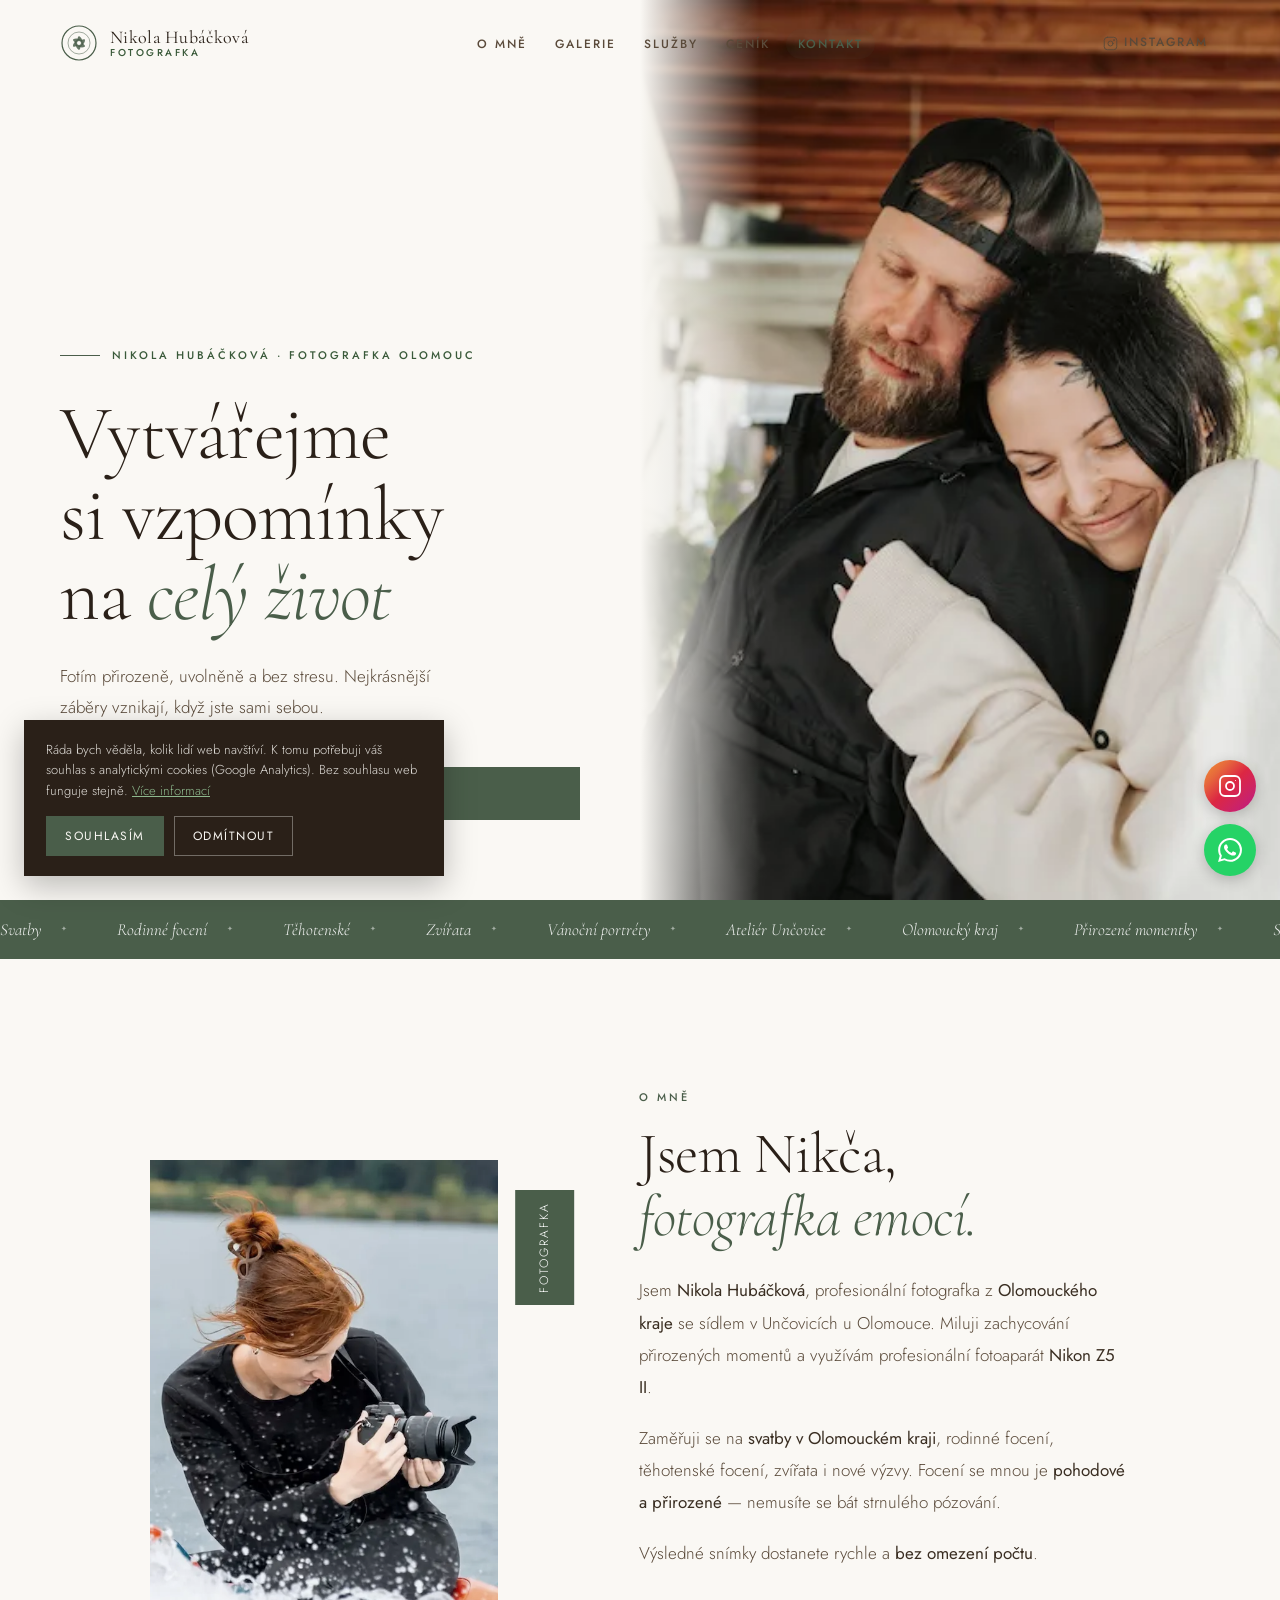
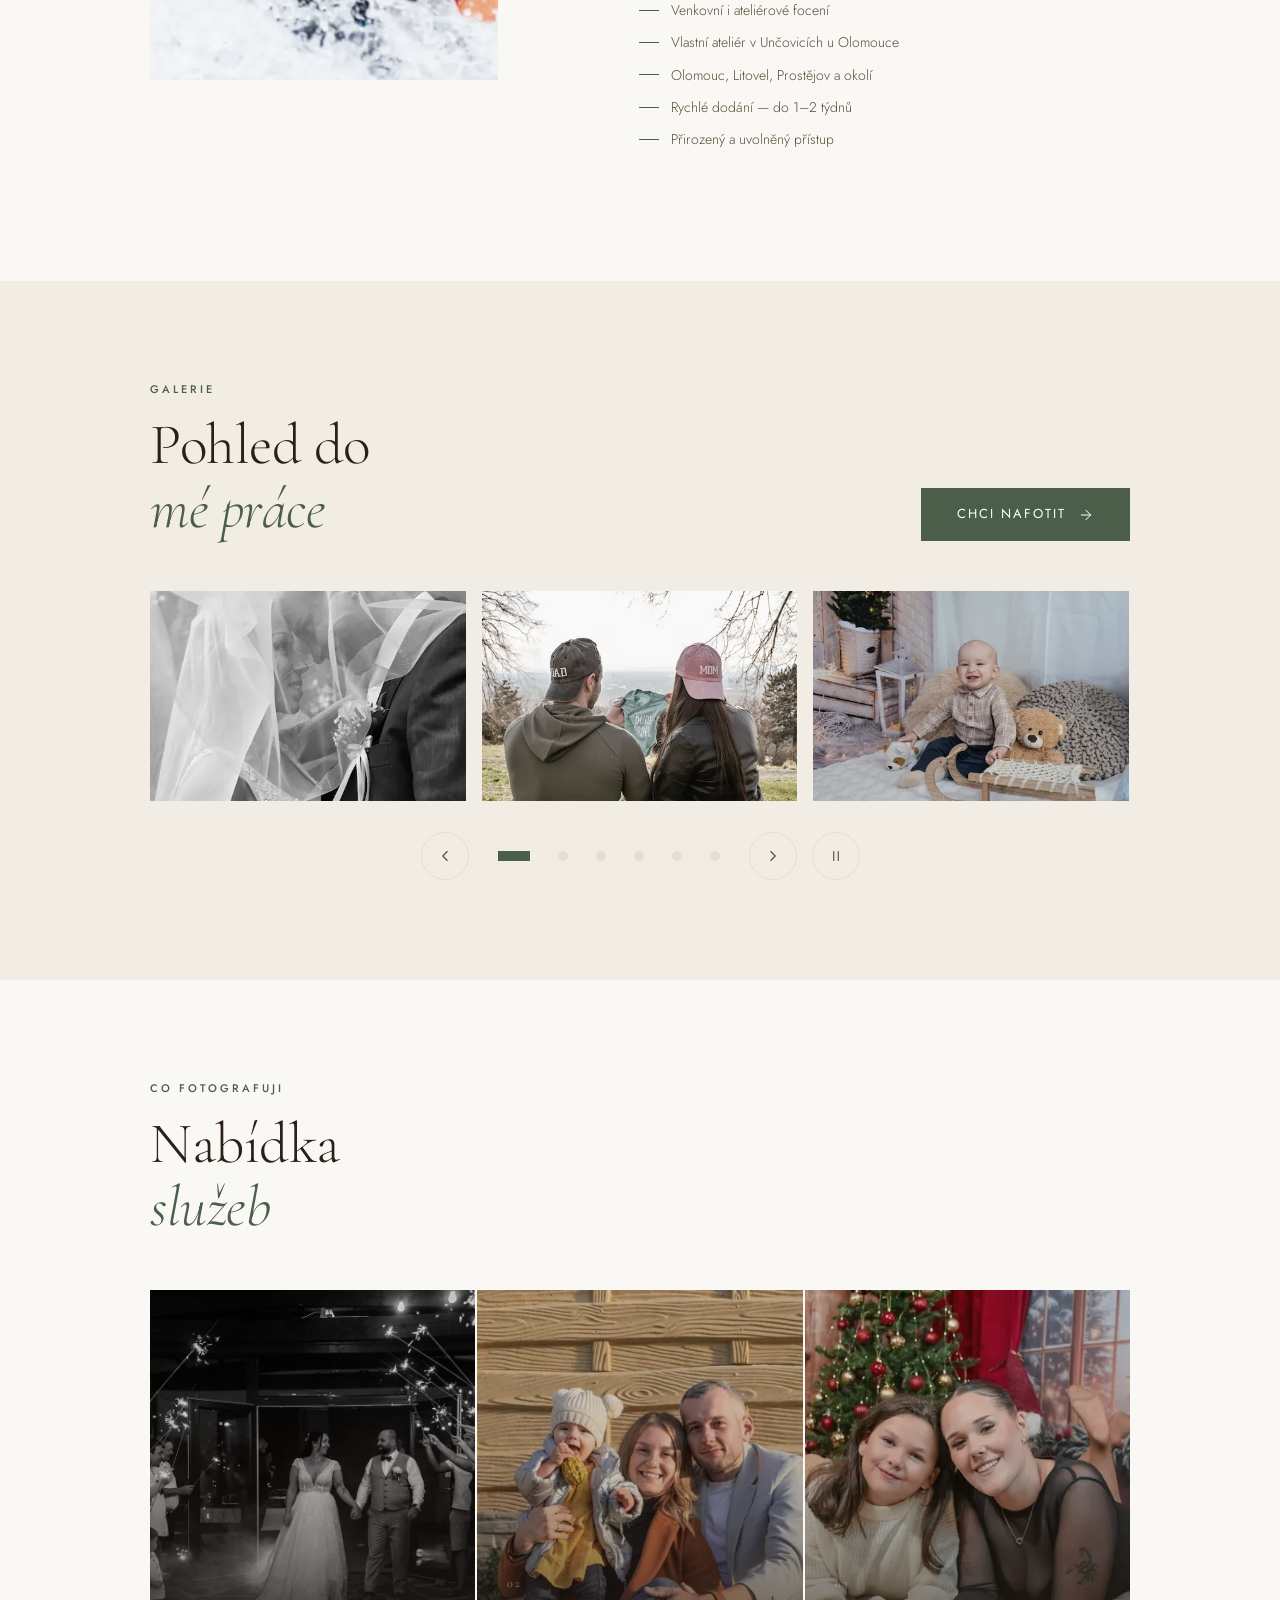
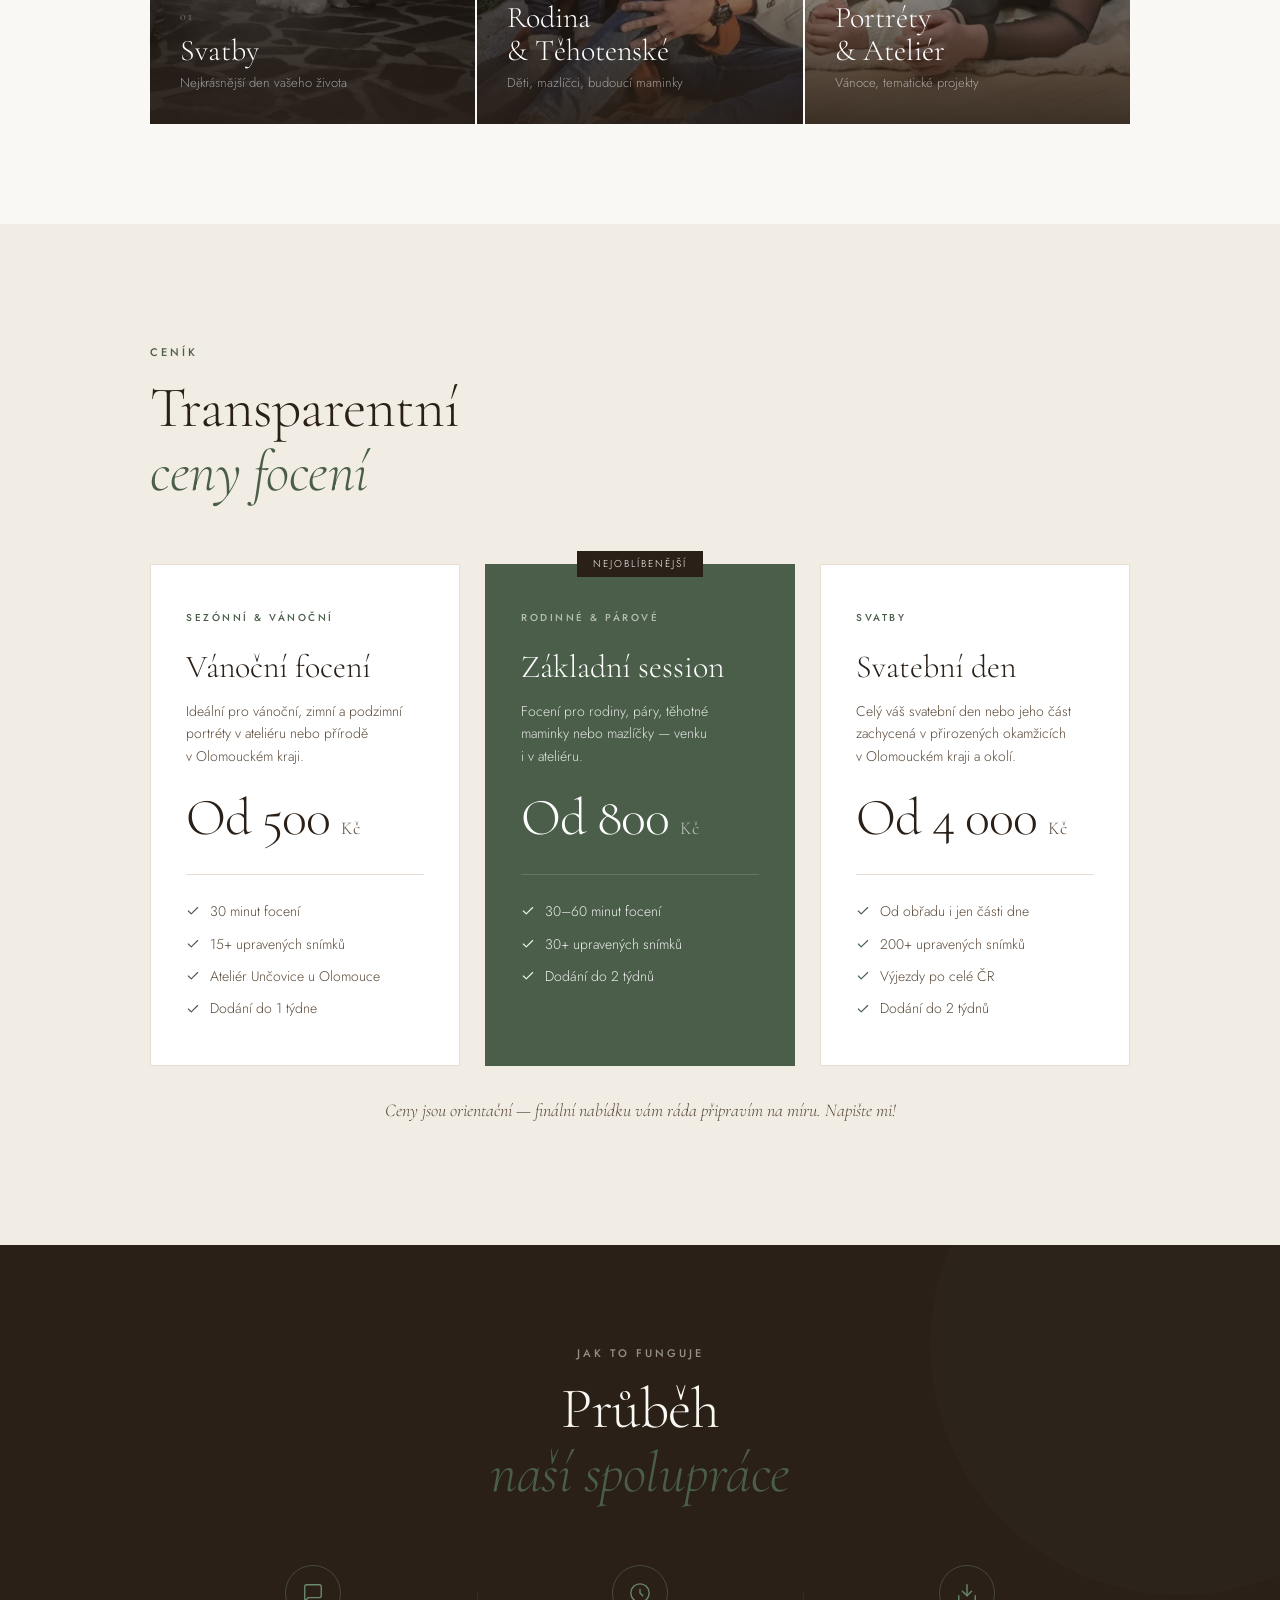
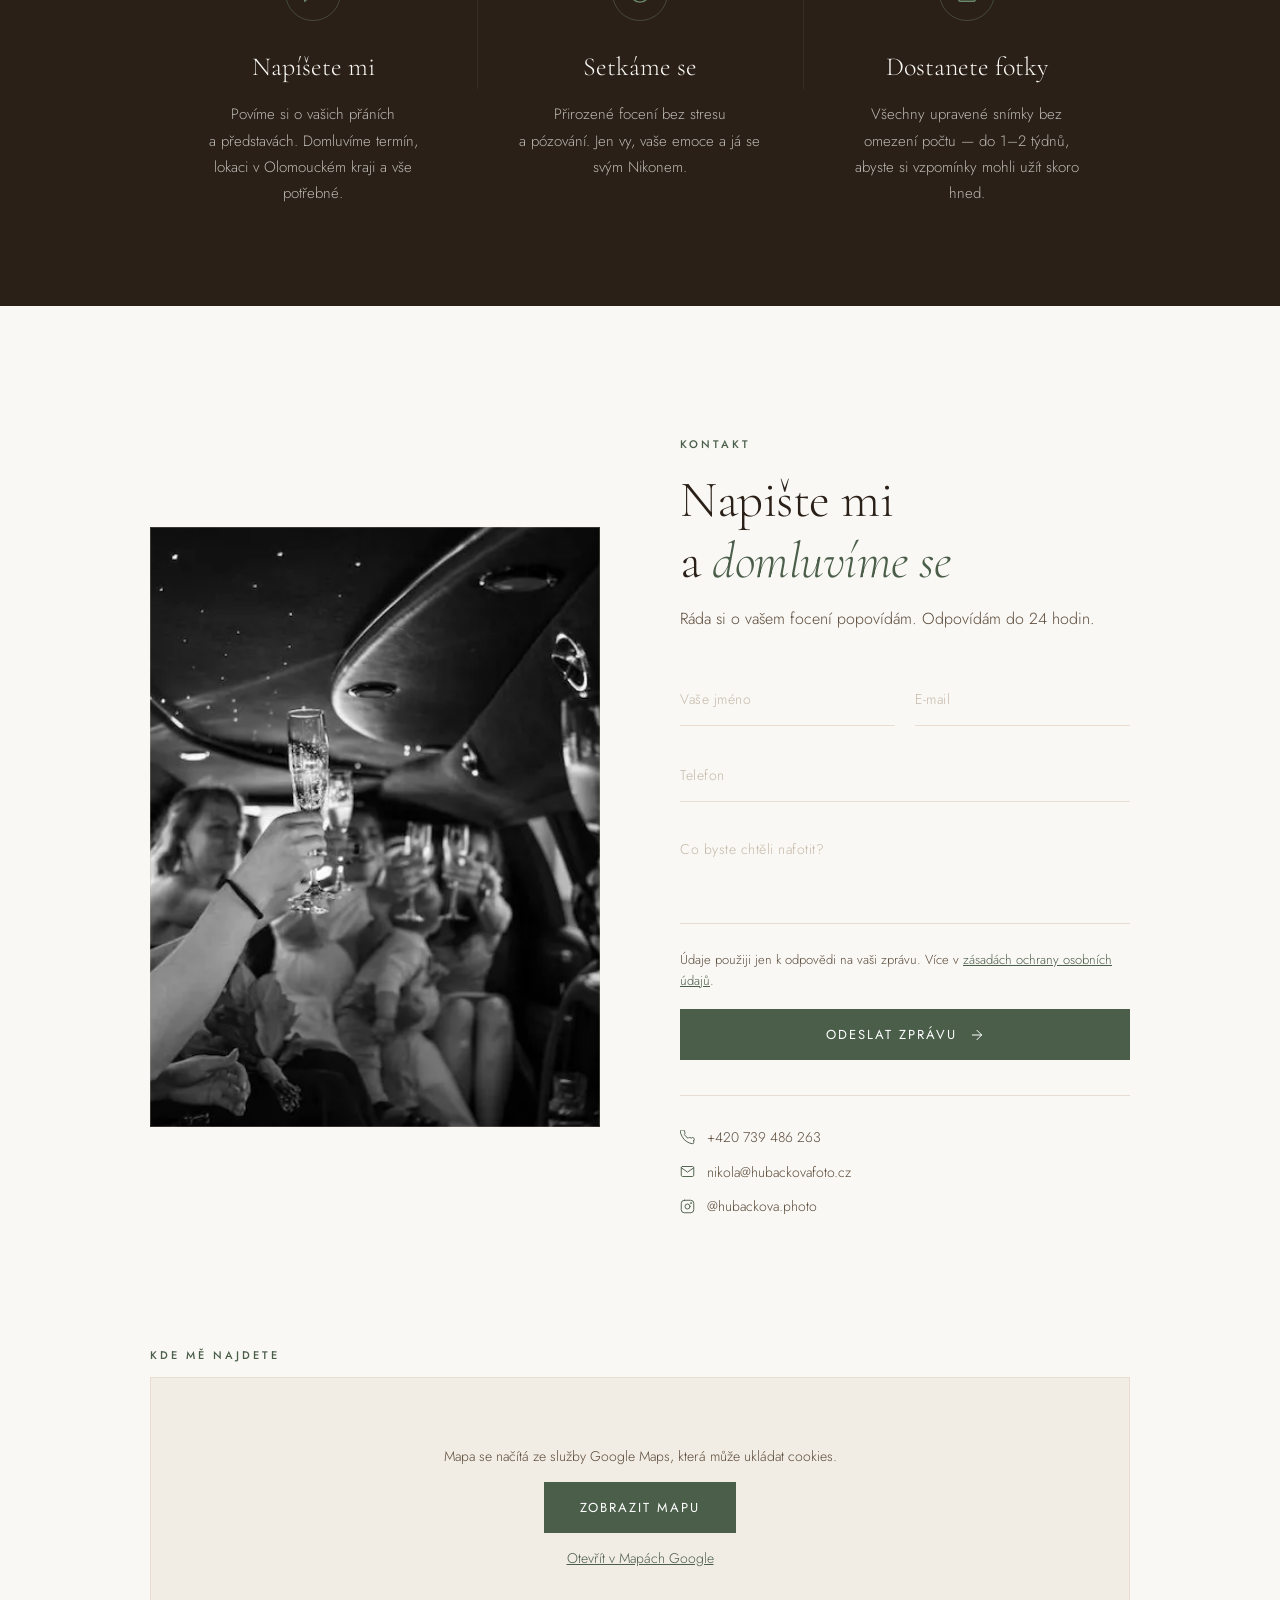
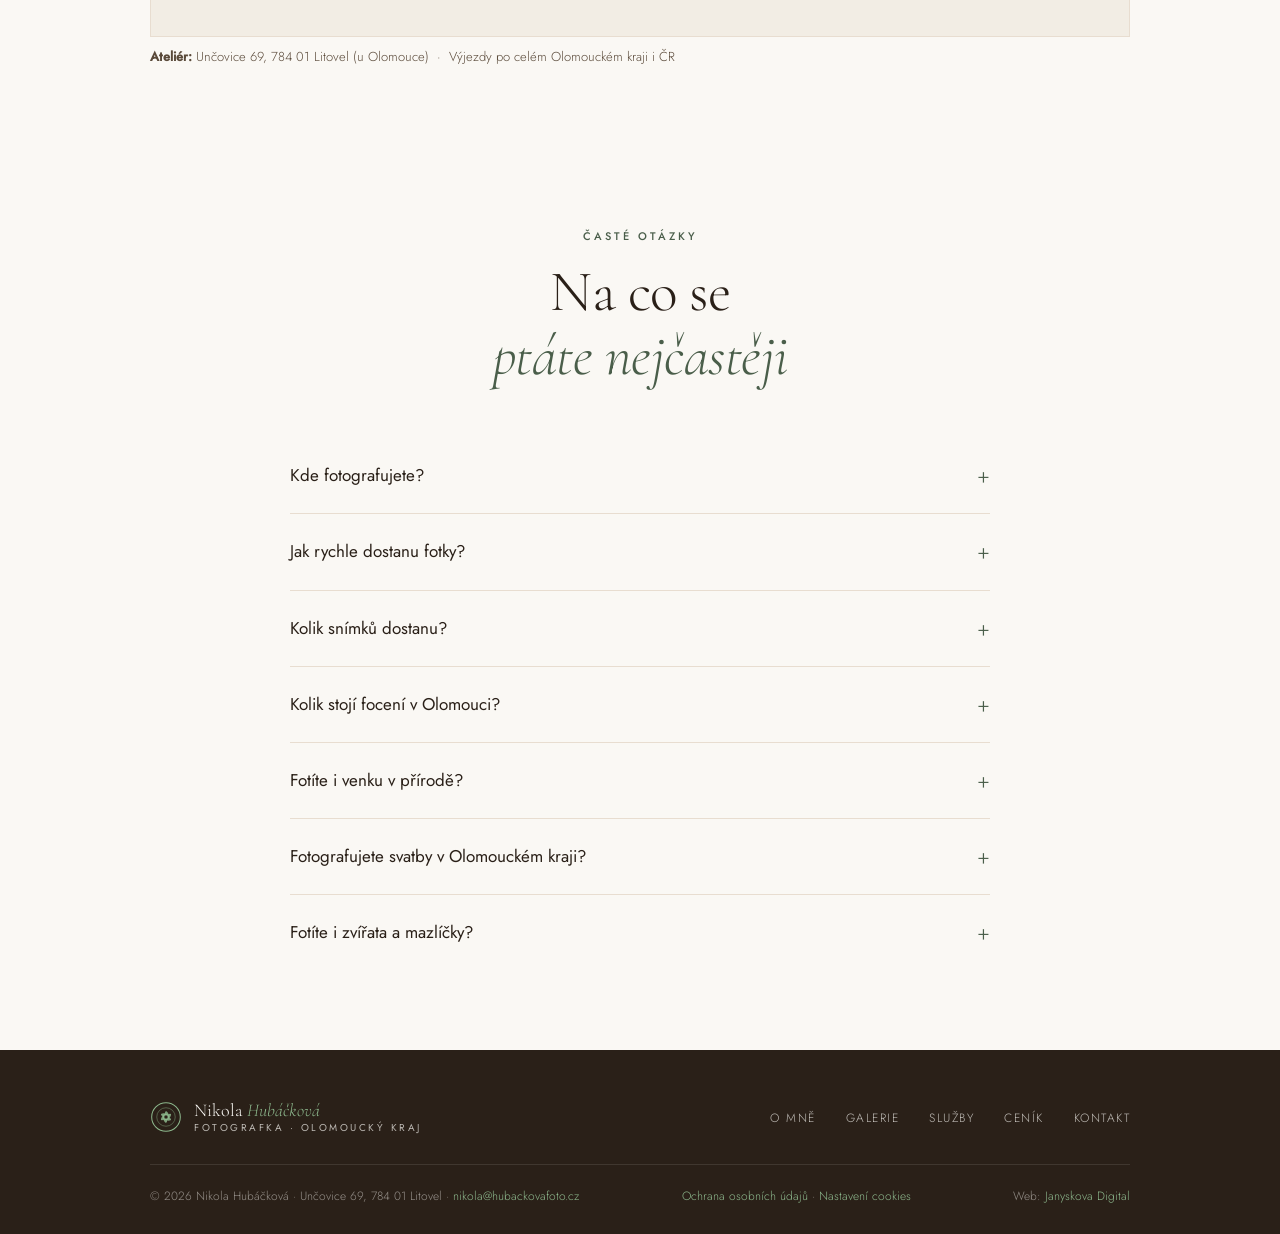
==== commit 7df7b629: "Audit webu: GDPR, výkon, SEO, přístupnost a funkčnost - Google Analytics až po souhlasu (cookie lišt" ====
--- a/index.html
+++ b/index.html
@@ -1,1265 +1,1095 @@
-<!DOCTYPE html>
-<html lang="cs">
-<head>
-     <!-- Google tag (gtag.js) -->
-<script async src="https://www.googletagmanager.com/gtag/js?id=G-GPTE9Y6YJV"></script>
-<script>
-  window.dataLayer = window.dataLayer || [];
-  function gtag(){dataLayer.push(arguments);}
-  gtag('js', new Date());
-
-  gtag('config', 'G-GPTE9Y6YJV');
-</script>
-<meta charset="UTF-8">
-<meta name="viewport" content="width=device-width, initial-scale=1.0">
-
-<!-- ════════════════════════════════════════════════════
-     TITLE: klíčová slova na prvním místě, lokalita explicitní
-     ════════════════════════════════════════════════════ -->
-<title>Fotografka Olomouc & Olomoucký kraj | Nikola Hubáčková</title>
-
-<!-- ════════════════════════════════════════════════════
-     META DESCRIPTION: do 160 znaků, lokální + CTA
-     ════════════════════════════════════════════════════ -->
-<meta name="description" content="Nikola Hubáčková — fotografka z Unčovic u Olomouce. Svatby, rodinné focení, těhotenské a zvířata. Vlastní ateliér, výjezdy po celé ČR. Ceny od 500 Kč.">
-<meta name="keywords" content="fotografka Olomouc, svatební fotograf Olomoucký kraj, rodinné focení Olomouc, těhotenské focení, fotografka Unčovice, ateliérové focení Olomouc, fotografka Litovel">
-<meta name="author" content="Nikola Hubáčková">
-<meta name="robots" content="index, follow, max-image-preview:large, max-snippet:-1, max-video-preview:-1">
-<meta name="theme-color" content="#4a5e4a">
-
-<!-- Open Graph / Facebook -->
-<meta property="og:type" content="website">
-<meta property="og:url" content="https://hubackovafoto.cz/">
-<meta property="og:title" content="Fotografka Olomouc | Nikola Hubáčková — Svatby, Rodiny, Portréty">
-<meta property="og:description" content="Fotím přirozeně, uvolněně a bez stresu. Svatby, rodinné focení, těhotenské, zvířata — ateliér v Unčovicích u Olomouce. Výjezdy po celé ČR.">
-<meta property="og:image" content="https://hubackovafoto.cz/images/foto-hero.webp">
-<meta property="og:image:width" content="1200">
-<meta property="og:image:height" content="630">
-<meta property="og:image:alt" content="Nikola Hubáčková — fotografka Olomoucký kraj">
-<meta property="og:locale" content="cs_CZ">
-<meta property="og:site_name" content="Nikola Hubáčková Fotografka">
-
-<!-- Twitter Card -->
-<meta name="twitter:card" content="summary_large_image">
-<meta name="twitter:title" content="Fotografka Olomouc | Nikola Hubáčková">
-<meta name="twitter:description" content="Fotím přirozeně, uvolněně a bez stresu. Svatby, rodinné focení, těhotenské, zvířata — ateliér v Unčovicích u Olomouce.">
-<meta name="twitter:image" content="https://hubackovafoto.cz/images/foto-hero.webp">
-
-<!-- ════════════════════════════════════════════════════
-     CANONICAL — ochrana proti duplicitám www/http
-     ════════════════════════════════════════════════════ -->
-<link rel="canonical" href="https://hubackovafoto.cz/" />
-
-<!-- ════════════════════════════════════════════════════
-     SCHEMA.ORG — LocalBusiness + Person + FAQPage + WebSite
-     Kompletní a rozšířené pro GEO + AEO
-     ════════════════════════════════════════════════════ -->
-<script type="application/ld+json">
-[
-  {
-    "@context": "https://schema.org",
-    "@type": ["LocalBusiness", "ProfessionalService"],
-    "@id": "https://hubackovafoto.cz/#business",
-    "name": "Nikola Hubáčková — Fotografka Olomouc",
-    "description": "Profesionální fotografka z Olomouckého kraje. Specializace: svatební fotografie, rodinné focení, těhotenské focení, focení zvířat a ateliérové portréty. Vlastní ateliér v Unčovicích u Olomouce. Výjezdy po celé ČR. Ceny od 500 Kč.",
-    "url": "https://hubackovafoto.cz",
-    "telephone": "+420739486263",
-    "email": "nikola@hubackovafoto.cz",
-    "image": "https://hubackovafoto.cz/images/foto-hero.webp",
-    "logo": "https://hubackovafoto.cz/images/foto-hero.webp",
-    "priceRange": "500–4000 Kč",
-    "currenciesAccepted": "CZK",
-    "paymentAccepted": "Hotovost, Bankovní převod",
-    "address": {
-      "@type": "PostalAddress",
-      "streetAddress": "Unčovice 69",
-      "addressLocality": "Unčovice",
-      "addressRegion": "Olomoucký kraj",
-      "postalCode": "784 01",
-      "addressCountry": "CZ"
-    },
-    "geo": {
-      "@type": "GeoCoordinates",
-      "latitude": "49.7089",
-      "longitude": "17.0731"
-    },
-    "areaServed": [
-      {"@type": "City", "name": "Olomouc"},
-      {"@type": "City", "name": "Litovel"},
-      {"@type": "City", "name": "Prostějov"},
-      {"@type": "City", "name": "Přerov"},
-      {"@type": "City", "name": "Šumperk"},
-      {"@type": "State", "name": "Olomoucký kraj"},
-      {"@type": "Country", "name": "Česká republika"}
-    ],
-    "hasOfferCatalog": {
-      "@type": "OfferCatalog",
-      "name": "Fotografické služby Olomouc",
-      "itemListElement": [
-        {
-          "@type": "Offer",
-          "itemOffered": {
-            "@type": "Service",
-            "name": "Vánoční a sezónní focení Olomouc",
-            "description": "Tematické portréty v ateliéru nebo přírodě. Dodání do 1 týdne, min. 15 upravených snímků."
-          },
-          "price": "500",
-          "priceCurrency": "CZK",
-          "availability": "https://schema.org/InStock"
-        },
-        {
-          "@type": "Offer",
-          "itemOffered": {
-            "@type": "Service",
-            "name": "Rodinné a párové focení Olomouc",
-            "description": "Focení rodin, párů, těhotných maminek a mazlíčků. Venku i v ateliéru. Min. 30 upravených snímků, dodání do 2 týdnů."
-          },
-          "price": "800",
-          "priceCurrency": "CZK",
-          "availability": "https://schema.org/InStock"
-        },
-        {
-          "@type": "Offer",
-          "itemOffered": {
-            "@type": "Service",
-            "name": "Svatební fotografie Olomoucký kraj",
-            "description": "Celý svatební den nebo jeho část. Min. 200 upravených snímků, výjezdy po celé ČR. Dodání do 2 týdnů."
-          },
-          "price": "4000",
-          "priceCurrency": "CZK",
-          "availability": "https://schema.org/InStock"
-        }
-      ]
-    },
-    "sameAs": [
-      "https://www.instagram.com/hubackova.photo/"
-    ],
-    "openingHoursSpecification": {
-      "@type": "OpeningHoursSpecification",
-      "dayOfWeek": ["Monday","Tuesday","Wednesday","Thursday","Friday","Saturday","Sunday"],
-      "opens": "08:00",
-      "closes": "20:00"
-    },
-    "founder": {
-      "@id": "https://hubackovafoto.cz/#person"
-    }
-  },
-  {
-    "@context": "https://schema.org",
-    "@type": "Person",
-    "@id": "https://hubackovafoto.cz/#person",
-    "name": "Nikola Hubáčková",
-    "jobTitle": "Fotografka",
-    "description": "25letá profesionální fotografka z Olomouckého kraje. Specializuje se na přirozené zachycování emocí — svatby, rodiny, těhotenství a portréty. Využívá fotoaparát Nikon Z5 II.",
-    "url": "https://hubackovafoto.cz",
-    "image": "https://hubackovafoto.cz/images/foto-o-mne.webp",
-    "telephone": "+420739486263",
-    "email": "nikola@hubackovafoto.cz",
-    "address": {
-      "@type": "PostalAddress",
-      "addressLocality": "Unčovice",
-      "addressRegion": "Olomoucký kraj",
-      "addressCountry": "CZ"
-    },
-    "sameAs": ["https://www.instagram.com/hubackova.photo/"],
-    "worksFor": {"@id": "https://hubackovafoto.cz/#business"},
-    "knowsAbout": ["Svatební fotografie", "Rodinné focení", "Těhotenské focení", "Portrétní fotografie", "Focení zvířat", "Ateliérové focení"]
-  },
-  {
-    "@context": "https://schema.org",
-    "@type": "FAQPage",
-    "mainEntity": [
-      {
-        "@type": "Question",
-        "name": "Kde fotografuje Nikola Hubáčková?",
-        "acceptedAnswer": {"@type": "Answer", "text": "Nikola Hubáčková fotí v Olomouckém kraji a okolí — zejména v Olomouci, Litoveli, Prostějově a okolních obcích. Má vlastní malý ateliér v Unčovicích u Olomouce (Unčovice 69, 784 01). Na přání vyjede kamkoliv po celé České republice."}
-      },
-      {
-        "@type": "Question",
-        "name": "Jak rychle dostanu fotky od fotografky v Olomouci?",
-        "acceptedAnswer": {"@type": "Answer", "text": "Upravené snímky dostanete do 1–2 týdnů od focení. U sezónního focení dodání do 1 týdne. Snaží se dodat co nejdříve, aby vzpomínky byly čerstvé."}
-      },
-      {
-        "@type": "Question",
-        "name": "Kolik snímků dostanu při focení?",
-        "acceptedAnswer": {"@type": "Answer", "text": "Počet snímků není omezen. U rodinného focení dostanete minimálně 30 upravených fotografií, u svateb 200 a více, u sezónního focení minimálně 15 snímků."}
-      },
-      {
-        "@type": "Question",
-        "name": "Kolik stojí fotografka v Olomouci?",
-        "acceptedAnswer": {"@type": "Answer", "text": "Ceny fotografky Nikoly Hubáčkové začínají od 500 Kč za vánoční a sezónní focení, od 800 Kč za rodinné nebo párové focení a od 4 000 Kč za svatební fotografie v Olomouckém kraji. Ceny jsou orientační — připraví nabídku na míru."}
-      },
-      {
-        "@type": "Question",
-        "name": "Fotí fotografka Hubáčková i venku v přírodě?",
-        "acceptedAnswer": {"@type": "Answer", "text": "Ano, fotí venku i v ateliéru v Unčovicích u Olomouce. Venkovní focení v přírodě nebo ve městě je velmi oblíbené — výsledky jsou přirozené a plné emocí."}
-      },
-      {
-        "@type": "Question",
-        "name": "Fotí Nikola Hubáčková svatby v Olomouckém kraji?",
-        "acceptedAnswer": {"@type": "Answer", "text": "Ano, svatební fotografie jsou jednou ze specialit Nikoly Hubáčkové. Může nafotit celý svatební den nebo jen jeho část — obřad, hostinu nebo portrétní focení páru. Vyjede po celé ČR, základna je v Olomouckém kraji."}
-      },
-      {
-        "@type": "Question",
-        "name": "Fotí fotografka v Olomouci i zvířata a mazlíčky?",
-        "acceptedAnswer": {"@type": "Answer", "text": "Ano, focení zvířat a mazlíčků je součástí nabídky. Focení probíhá venku i v ateliéru v Unčovicích u Olomouce."}
-      }
-    ]
-  },
-  {
-    "@context": "https://schema.org",
-    "@type": "WebSite",
-    "@id": "https://hubackovafoto.cz/#website",
-    "url": "https://hubackovafoto.cz",
-    "name": "Nikola Hubáčková — Fotografka Olomouc",
-    "description": "Profesionální fotografka Olomoucký kraj — svatby, rodiny, těhotenské, ateliér v Unčovicích u Olomouce",
-    "inLanguage": "cs",
-    "publisher": {"@id": "https://hubackovafoto.cz/#business"},
-    "potentialAction": {
-      "@type": "SearchAction",
-      "target": {
-        "@type": "EntryPoint",
-        "urlTemplate": "https://hubackovafoto.cz/?s={search_term_string}"
-      },
-      "query-input": "required name=search_term_string"
-    }
-  }
-]
-</script>
-
-<link rel="icon" type="image/png" href="/favicon-96x96.png" sizes="96x96" />
-<link rel="icon" type="image/svg+xml" href="/favicon.svg" />
-<link rel="shortcut icon" href="/favicon.ico" />
-<link rel="apple-touch-icon" sizes="180x180" href="/apple-touch-icon.png" />
-<link rel="manifest" href="/site.webmanifest" />
-
-<link rel="preconnect" href="https://fonts.googleapis.com">
-<link rel="preconnect" href="https://fonts.gstatic.com" crossorigin>
-<link rel="dns-prefetch" href="https://fonts.googleapis.com">
-<link rel="dns-prefetch" href="https://fonts.gstatic.com">
-<link rel="preload" as="image"
-  href="images/foto-hero.webp"
-  imagesrcset="images/foto-hero-mobile.webp 400w, images/foto-hero.webp 800w"
-  imagesizes="(max-width: 900px) 100vw, 50vw"
-  fetchpriority="high">
-<link rel="preload" as="style" href="https://fonts.googleapis.com/css2?family=Cormorant+Garamond:ital,wght@0,300;0,400;0,500;1,300;1,400&family=Jost:wght@300;400;500&display=swap" onload="this.onload=null;this.rel='stylesheet'" fetchpriority="low">
-<noscript><link rel="stylesheet" href="https://fonts.googleapis.com/css2?family=Cormorant+Garamond:ital,wght@0,300;0,400;0,500;1,300;1,400&family=Jost:wght@300;400;500&display=swap"></noscript>
-
-<style>
-  :root {
-    --cream: #faf8f4;
-    --warm: #f2ede4;
-    --sand: #e8ddd0;
-    --stone: #c4b8a8;
-    --forest: #4a5e4a;
-    --forest-light: #6b8a6b;
-    --dark: #2a2018;
-    --text: #3a2e22;
-    --text-dim: #5a4a3a; /* OPRAVENO: zvýšen kontrast z #6b5a4a na #5a4a3a */
-  }
-
-  * { margin: 0; padding: 0; box-sizing: border-box; }
-  html { scroll-behavior: smooth; }
-
-  body {
-    background: var(--cream);
-    color: var(--text);
-    /* Fallback dokud se nenačtou Google Fonts — redukuje LCP */
-    font-family: 'Jost', system-ui, -apple-system, sans-serif;
-    font-weight: 300;
-    overflow-x: hidden;
-    line-height: 1.6;
-  }
-
-  /* ════════════════════════════════
-     PŘÍSTUPNOST: viditelný focus
-     ════════════════════════════════ */
-  :focus-visible {
-    outline: 2px solid var(--forest);
-    outline-offset: 3px;
-    border-radius: 2px;
-  }
-
-  /* ════════════════════════════════
-     PŘÍSTUPNOST: redukce pohybu
-     ════════════════════════════════ */
-  @media (prefers-reduced-motion: reduce) {
-    *, *::before, *::after {
-      animation-duration: 0.01ms !important;
-      animation-iteration-count: 1 !important;
-      transition-duration: 0.01ms !important;
-      scroll-behavior: auto !important;
-    }
-    .marquee-track { animation: none; }
-    .hero-right img { transition: none; }
-  }
-
-  /* NAV */
-  nav {
-    position: fixed; top: 0; left: 0; right: 0;
-    z-index: 100; padding: 24px 60px;
-    display: flex; justify-content: space-between; align-items: center;
-    transition: all 0.4s;
-  }
-
-  nav.scrolled {
-    background: rgba(250,248,244,0.96);
-    backdrop-filter: blur(12px);
-    padding: 16px 60px;
-    border-bottom: 1px solid rgba(196,184,168,0.25);
-    box-shadow: 0 2px 20px rgba(42,32,24,0.06);
-  }
-
-  .nav-logo { display: flex; align-items: center; gap: 12px; text-decoration: none; }
-  .logo-icon { width: 38px; height: 38px; flex-shrink: 0; }
-  .logo-text { display: flex; flex-direction: column; line-height: 1.1; }
-  .logo-name { font-family: 'Cormorant Garamond', serif; font-size: 18px; font-weight: 400; color: var(--dark); letter-spacing: 0.3px; }
-  .logo-title { font-size: 10px; letter-spacing: 2.5px; text-transform: uppercase; color: #3a5a3a; font-weight: 500; }
-
-  .nav-links { display: flex; gap: 4px; list-style: none; align-items: center; }
-  .nav-links a { color: var(--text-dim); text-decoration: none; font-size: 12px; font-weight: 500; letter-spacing: 2px; text-transform: uppercase; transition: color 0.3s; padding: 6px 12px; border-radius: 100px; }
-  .nav-links a:hover { color: var(--forest); }
-  .nav-links a.active { color: var(--forest); background: rgba(74,94,74,0.08); }
-
-  .nav-ig a { display: flex; align-items: center; gap: 6px; color: var(--text-dim); text-decoration: none; font-size: 12px; font-weight: 500; letter-spacing: 2px; text-transform: uppercase; transition: color 0.3s; padding: 6px 12px; }
-  .nav-ig a:hover { color: var(--forest); }
-  .nav-ig svg { width: 15px; height: 15px; stroke: currentColor; fill: none; stroke-width: 1.5; stroke-linecap: round; stroke-linejoin: round; }
-
-  /* HERO */
-  .hero { min-height: 100vh; display: grid; grid-template-columns: 1fr 1fr; position: relative; }
-  .hero-left { display: flex; flex-direction: column; justify-content: flex-end; padding: 120px 60px 80px; position: relative; z-index: 2; }
-  .hero-right { position: relative; overflow: hidden; }
-  .hero-right img { width: 100%; height: 100%; object-fit: cover; filter: saturate(0.85) brightness(0.97); transition: transform 8s ease; display: block; }
-  .hero-right:hover img { transform: scale(1.03); }
-  .hero-right::after { content: ''; position: absolute; left: 0; top: 0; bottom: 0; width: 120px; background: linear-gradient(90deg, var(--cream), transparent); z-index: 1; }
-
-  .hero-eyebrow { display: flex; align-items: center; gap: 12px; margin-bottom: 30px; }
-  .eyebrow-line { width: 40px; height: 1px; background: var(--forest); }
-  .eyebrow-text { font-size: 11px; letter-spacing: 3px; text-transform: uppercase; color: #3a5a3a; font-weight: 500; }
-
-  /* ════════════════════════════════
-     H1: přidána viditelná H1 pro SEO + zachován vizuální heading
-     ════════════════════════════════ */
-  /* SEO H1 — viditelná pro Google, neviditelná pro uživatele */
-  .hero-seo-h1 {
-    position: absolute;
-    width: 1px;
-    height: 1px;
-    overflow: hidden;
-    clip: rect(0,0,0,0);
-    white-space: nowrap;
-  }
-  .hero h2 { font-family: 'Cormorant Garamond', serif; font-size: clamp(52px, 6vw, 88px); font-weight: 300; line-height: 1.05; letter-spacing: -1px; color: var(--dark); margin-bottom: 25px; }
-  .hero h2 em { font-style: italic; color: var(--forest); }
-  .hero-sub { font-size: 17px; color: var(--text-dim); max-width: 400px; line-height: 1.8; margin-bottom: 45px; font-weight: 300; }
-
-  .btn-primary { display: inline-flex; align-items: center; gap: 12px; background: var(--forest); color: white; padding: 16px 36px; text-decoration: none; font-size: 13px; font-weight: 400; letter-spacing: 2px; text-transform: uppercase; transition: all 0.4s; border: none; cursor: pointer; font-family: 'Jost', sans-serif; }
-  .btn-primary:hover { background: var(--dark); gap: 18px; }
-  .btn-primary svg { width: 16px; height: 16px; stroke: currentColor; fill: none; stroke-width: 1.5; stroke-linecap: round; }
-
-  /* MARQUEE */
-  .marquee-section { background: var(--forest); padding: 16px 0; overflow: hidden; }
-  .marquee-track { display: flex; gap: 50px; animation: marquee 30s linear infinite; width: max-content; }
-  .marquee-item { font-family: 'Cormorant Garamond', serif; font-size: 17px; font-style: italic; color: rgba(255,255,255,0.92); white-space: nowrap; display: flex; align-items: center; gap: 20px; }
-  .marquee-item::after { content: '✦'; font-size: 7px; color: rgba(255,255,255,0.5); font-style: normal; }
-  @keyframes marquee { 0% { transform: translateX(0); } 100% { transform: translateX(-50%); } }
-
-  /* LAYOUT */
-  .container { max-width: 1100px; margin: 0 auto; padding: 0 60px; }
-  .section-tag { font-size: 11px; letter-spacing: 3px; text-transform: uppercase; color: var(--forest); margin-bottom: 16px; font-weight: 500; }
-  .section-title { font-family: 'Cormorant Garamond', serif; font-size: clamp(36px, 4.5vw, 58px); font-weight: 300; line-height: 1.1; letter-spacing: -0.5px; color: var(--dark); margin-bottom: 50px; }
-  .section-title em { font-style: italic; color: var(--forest); }
-
-  /* ABOUT */
-  .about-section { padding: 130px 0; display: grid; grid-template-columns: 5fr 6fr; gap: 80px; align-items: center; }
-  .about-visual { position: relative; height: 520px; }
-  .about-img-main { position: absolute; top: 0; left: 0; width: 85%; height: 100%; object-fit: cover; object-position: center 20%; filter: saturate(0.8) brightness(0.98); display: block; }
-  .about-tag-float { position: absolute; top: 30px; right: -15px; background: var(--forest); color: white; padding: 12px 20px; font-size: 12px; letter-spacing: 2px; text-transform: uppercase; writing-mode: vertical-rl; transform: rotate(180deg); }
-  .about-text p { font-size: 17px; color: var(--text-dim); line-height: 1.9; font-weight: 300; margin-bottom: 18px; }
-  .about-text p strong { color: var(--text); font-weight: 400; }
-  .about-list { list-style: none; margin-top: 30px; display: flex; flex-direction: column; gap: 10px; }
-  .about-list li { display: flex; align-items: center; gap: 12px; font-size: 14px; color: var(--text-dim); }
-  .about-list li::before { content: ''; width: 20px; height: 1px; background: var(--forest); flex-shrink: 0; }
-
-  /* SLIDESHOW GALERIE */
-  .gallery-section { padding: 100px 0; background: var(--warm); overflow: hidden; }
-  .gallery-header { display: flex; justify-content: space-between; align-items: flex-end; margin-bottom: 50px; }
-  .slideshow-wrap { position: relative; }
-  .slideshow-track-outer { overflow: hidden; }
-  .slideshow-track { display: flex; gap: 16px; transition: transform 0.6s cubic-bezier(0.16,1,0.3,1); will-change: transform; transform: translateX(calc(var(--slide-index, 0) * (calc(33.333% - 11px) + 16px) * -1)); }
-  @media (max-width: 900px) {
-    .slideshow-track { transform: translateX(calc(var(--slide-index, 0) * (100% + 16px) * -1)); }
-  }
-  .slide { flex-shrink: 0; width: calc(33.333% - 11px); aspect-ratio: 3/2; overflow: hidden; position: relative; cursor: pointer; background: var(--sand); }
-  .slide img { width: 100%; height: 100%; object-fit: cover; filter: saturate(0.78); transition: transform 0.6s ease, filter 0.4s ease; display: block; }
-  .slide:hover img { transform: scale(1.05); filter: saturate(1); }
-  .slide-label { position: absolute; bottom: 0; left: 0; right: 0; padding: 20px; background: linear-gradient(to top, rgba(42,32,24,0.7), transparent); font-family: 'Cormorant Garamond', serif; font-size: 18px; font-style: italic; color: rgba(255,255,255,0.85); opacity: 0; transition: opacity 0.3s; }
-  .slide:hover .slide-label { opacity: 1; }
-
-  .slideshow-controls { display: flex; align-items: center; gap: 15px; margin-top: 30px; justify-content: center; }
-  .slide-btn { width: 48px; height: 48px; border-radius: 50%; background: transparent; border: 1px solid var(--sand); cursor: pointer; display: flex; align-items: center; justify-content: center; transition: all 0.3s; color: var(--text-dim); }
-  .slide-btn:hover { background: var(--forest); border-color: var(--forest); color: white; }
-  .slide-btn svg { width: 18px; height: 18px; stroke: currentColor; fill: none; stroke-width: 1.5; stroke-linecap: round; stroke-linejoin: round; }
-  .slide-dots { display: flex; gap: 0; align-items: center; }
-  .slide-dot { width: 10px; height: 10px; border-radius: 50%; background: var(--sand); cursor: pointer; transition: all 0.3s; border: none; padding: 19px 14px; background-clip: content-box; box-sizing: content-box; }
-  .slide-dot.active { background: var(--forest); width: 32px; border-radius: 5px; background-clip: content-box; }
-
-  /* LIGHTBOX */
-  .lightbox { position: fixed; inset: 0; background: rgba(42,32,24,0.95); z-index: 999; display: none; align-items: center; justify-content: center; backdrop-filter: blur(4px); }
-  .lightbox.open { display: flex; }
-  .lightbox img { max-width: 90vw; max-height: 90vh; object-fit: contain; filter: saturate(0.9); }
-  .lightbox-close { position: absolute; top: 25px; right: 30px; background: none; border: none; color: rgba(255,255,255,0.6); font-size: 28px; cursor: pointer; transition: color 0.3s; font-weight: 300; }
-  .lightbox-close:hover { color: white; }
-  .lightbox-prev, .lightbox-next { position: absolute; top: 50%; transform: translateY(-50%); background: rgba(255,255,255,0.08); border: 1px solid rgba(255,255,255,0.15); color: rgba(255,255,255,0.7); width: 50px; height: 50px; border-radius: 50%; cursor: pointer; display: flex; align-items: center; justify-content: center; transition: all 0.3s; font-size: 20px; }
-  .lightbox-prev { left: 25px; }
-  .lightbox-next { right: 25px; }
-  .lightbox-prev:hover, .lightbox-next:hover { background: rgba(255,255,255,0.15); color: white; }
-
-  /* SERVICES */
-  .services-section { padding: 100px 0; }
-  .services-grid { display: grid; grid-template-columns: repeat(3, 1fr); gap: 2px; }
-  .service-card { position: relative; overflow: hidden; aspect-ratio: 3/4; }
-  .service-card img { width: 100%; height: 100%; object-fit: cover; transition: transform 0.7s cubic-bezier(0.16,1,0.3,1); filter: saturate(0.75) brightness(0.88); display: block; }
-  .service-card:hover img { transform: scale(1.07); }
-  .service-overlay { position: absolute; inset: 0; background: linear-gradient(to top, rgba(42,32,24,0.88) 0%, rgba(42,32,24,0.15) 55%, transparent 100%); transition: background 0.4s; }
-  .service-card:hover .service-overlay { background: linear-gradient(to top, rgba(74,94,74,0.88) 0%, rgba(74,94,74,0.25) 60%, transparent 100%); }
-  .service-info { position: absolute; bottom: 0; left: 0; right: 0; padding: 30px; z-index: 2; }
-  .service-num { font-family: 'Cormorant Garamond', serif; font-size: 12px; color: rgba(255,255,255,0.45); letter-spacing: 2px; margin-bottom: 8px; }
-  .service-name { font-family: 'Cormorant Garamond', serif; font-size: 30px; font-weight: 300; color: white; line-height: 1.1; }
-  .service-sub { font-size: 13px; color: rgba(255,255,255,0.55); margin-top: 6px; font-weight: 300; }
-
-  /* CENÍK */
-  .pricing-section { padding: 120px 0; background: var(--warm); }
-  .pricing-grid { display: grid; grid-template-columns: repeat(3, 1fr); gap: 25px; margin-top: 60px; }
-  .price-card { background: white; border: 1px solid var(--sand); padding: 45px 35px; position: relative; transition: all 0.4s; }
-  .price-card:hover { border-color: var(--forest); transform: translateY(-5px); box-shadow: 0 20px 40px rgba(42,32,24,0.08); }
-  .price-card.featured { background: var(--forest); border-color: var(--forest); }
-  .price-tag-badge { position: absolute; top: -14px; left: 50%; transform: translateX(-50%); background: var(--dark); color: white; font-size: 10px; letter-spacing: 2px; text-transform: uppercase; padding: 5px 16px; white-space: nowrap; font-family: 'Jost', sans-serif; }
-  .price-card-tag { font-size: 10px; letter-spacing: 2.5px; text-transform: uppercase; color: var(--forest); margin-bottom: 15px; font-weight: 500; }
-  .price-card.featured .price-card-tag { color: rgba(255,255,255,0.6); }
-  .price-card h3 { font-family: 'Cormorant Garamond', serif; font-size: 32px; font-weight: 300; color: var(--dark); margin-bottom: 8px; }
-  .price-card.featured h3 { color: white; }
-  .price-card > p { font-size: 14px; color: var(--text-dim); margin-bottom: 25px; font-weight: 300; line-height: 1.6; }
-  .price-card.featured > p { color: rgba(255,255,255,0.85); /* OPRAVENO: zvýšen kontrast */ }
-  .price-amount { font-family: 'Cormorant Garamond', serif; font-size: 52px; font-weight: 300; color: var(--dark); line-height: 1; margin-bottom: 30px; letter-spacing: -1px; }
-  .price-amount span { font-size: 18px; color: var(--text-dim); letter-spacing: 0; }
-  .price-card.featured .price-amount { color: white; }
-  .price-card.featured .price-amount span { color: rgba(255,255,255,0.65); /* OPRAVENO */ }
-  .price-divider { height: 1px; background: var(--sand); margin-bottom: 25px; }
-  .price-card.featured .price-divider { background: rgba(255,255,255,0.15); }
-  .price-features { list-style: none; display: flex; flex-direction: column; gap: 10px; }
-  .price-features li { display: flex; align-items: center; gap: 10px; font-size: 14px; color: var(--text-dim); font-weight: 300; }
-  .price-card.featured .price-features li { color: rgba(255,255,255,0.9); /* OPRAVENO: zvýšen kontrast */ }
-  .price-features li svg { width: 14px; height: 14px; stroke: var(--forest); fill: none; stroke-width: 2; stroke-linecap: round; stroke-linejoin: round; flex-shrink: 0; }
-  .price-card.featured .price-features li svg { stroke: rgba(255,255,255,0.9); }
-  .pricing-note { text-align: center; font-size: 18px; color: var(--text-dim); margin-top: 30px; font-style: italic; font-family: 'Cormorant Garamond', serif; }
-
-  /* PROCESS */
-  .process-section { padding: 100px 0; background: var(--dark); position: relative; overflow: hidden; }
-  .process-section::before { content: ''; position: absolute; top: -150px; right: -150px; width: 500px; height: 500px; border-radius: 50%; background: rgba(74,94,74,0.07); pointer-events: none; }
-  .process-section .section-tag { color: rgba(255,255,255,0.5); }
-  .process-section .section-title { color: #faf8f4; }
-  .process-icons-grid { display: grid; grid-template-columns: repeat(3, 1fr); gap: 0; margin-top: 60px; }
-  .process-icon-item { text-align: center; padding: 0 40px; position: relative; }
-  .process-icon-item + .process-icon-item::before { content: ''; position: absolute; left: 0; top: 28px; width: 1px; height: 40%; background: rgba(255,255,255,0.06); }
-  .process-icon-circle { width: 56px; height: 56px; border-radius: 50%; border: 1px solid rgba(107,138,107,0.4); display: flex; align-items: center; justify-content: center; margin: 0 auto 25px; transition: all 0.4s; }
-  .process-icon-item:hover .process-icon-circle { border-color: var(--forest-light); background: rgba(74,94,74,0.15); }
-  .process-icon-circle svg { width: 22px; height: 22px; stroke: var(--forest-light); fill: none; stroke-width: 1.5; stroke-linecap: round; stroke-linejoin: round; }
-  .process-icon-item h3 { font-family: 'Cormorant Garamond', serif; font-size: 26px; font-weight: 300; color: #faf8f4; margin-bottom: 14px; }
-  .process-icon-item p { font-size: 15px; color: rgba(250,248,244,0.7); /* OPRAVENO: zvýšen kontrast z 0.55 */ line-height: 1.75; font-weight: 300; }
-
-  /* CONTACT */
-  .contact-section { padding: 130px 0; display: grid; grid-template-columns: 1fr 1fr; gap: 80px; align-items: center; }
-  .contact-img { position: relative; height: 600px; overflow: hidden; }
-  .contact-img img { width: 100%; height: 100%; object-fit: cover; filter: saturate(0.75); transition: transform 6s ease; display: block; }
-  .contact-img:hover img { transform: scale(1.04); }
-  .contact-img::after { content: ''; position: absolute; inset: 0; border: 1px solid rgba(196,184,168,0.25); pointer-events: none; }
-  .contact-form-wrap h2 { font-family: 'Cormorant Garamond', serif; font-size: clamp(36px, 4vw, 52px); font-weight: 300; color: var(--dark); line-height: 1.2; margin-bottom: 12px; letter-spacing: -0.5px; }
-  .contact-form-wrap h2 em { font-style: italic; color: var(--forest); }
-  .contact-form-wrap > p { font-size: 16px; color: var(--text-dim); margin-bottom: 40px; font-weight: 300; line-height: 1.7; }
-  .form-group { margin-bottom: 22px; }
-  .form-group input, .form-group textarea { width: 100%; padding: 15px 0; background: transparent; border: none; border-bottom: 1px solid var(--sand); color: var(--text); font-family: 'Jost', sans-serif; font-size: 16px; font-weight: 300; transition: border-color 0.3s; outline: none; }
-  .form-group input::placeholder, .form-group textarea::placeholder { color: var(--stone); font-size: 14px; letter-spacing: 0.5px; }
-  .form-group input:focus, .form-group textarea:focus { border-bottom-color: var(--forest); }
-  /* PŘÍSTUPNOST: label pro screen-readery */
-  .form-group label { position: absolute; width: 1px; height: 1px; overflow: hidden; clip: rect(0,0,0,0); white-space: nowrap; }
-  .form-group { position: relative; }
-  .form-group textarea { resize: none; height: 100px; }
-  .form-row { display: grid; grid-template-columns: 1fr 1fr; gap: 20px; }
-  .contact-info { margin-top: 35px; padding-top: 30px; border-top: 1px solid var(--sand); display: flex; flex-direction: column; gap: 12px; }
-  .contact-info-item { display: flex; align-items: center; gap: 12px; font-size: 14px; color: var(--text-dim); text-decoration: none; transition: color 0.3s; }
-  .contact-info-item:hover { color: var(--forest); }
-  .contact-info-item svg { width: 15px; height: 15px; stroke: var(--forest); fill: none; stroke-width: 1.5; stroke-linecap: round; stroke-linejoin: round; flex-shrink: 0; }
-
-  /* MAPA */
-  .map-section { padding: 0 0 80px; }
-  .map-embed { width: 100%; height: 260px; border: 1px solid var(--sand); filter: saturate(0.6) brightness(1.02); border-radius: 2px; }
-
-  /* FOOTER */
-  footer { background: var(--dark); padding: 50px 0 28px; }
-  .footer-inner { display: flex; justify-content: space-between; align-items: center; margin-bottom: 30px; flex-wrap: wrap; gap: 20px; }
-  .footer-logo { display: flex; align-items: center; gap: 12px; font-family: 'Cormorant Garamond', serif; font-size: 22px; font-weight: 300; color: #faf8f4; text-decoration: none; }
-  .footer-logo em { font-style: italic; color: #8db88d; }
-  .footer-links { display: flex; gap: 30px; list-style: none; }
-  .footer-links a { color: rgba(250,248,244,0.72); text-decoration: none; font-size: 12px; letter-spacing: 1.5px; text-transform: uppercase; transition: color 0.3s; }
-  .footer-links a:hover { color: #8db88d; }
-  .footer-bottom { border-top: 1px solid rgba(250,248,244,0.1); padding-top: 22px; display: flex; justify-content: space-between; font-size: 12px; color: rgba(250,248,244,0.52); flex-wrap: wrap; gap: 10px; }
-  .footer-bottom a { color: #8db88d; text-decoration: none; }
-
-  /* REVEAL */
-  .reveal { opacity: 0; transform: translateY(25px); transition: opacity 0.9s ease, transform 0.9s ease; }
-  .reveal.visible { opacity: 1; transform: translateY(0); }
-  .reveal-left { opacity: 0; transform: translateX(-30px); transition: opacity 0.9s ease, transform 0.9s ease; }
-  .reveal-left.visible { opacity: 1; transform: translateX(0); }
-
-  .hamburger { display: none; flex-direction: column; gap: 5px; cursor: pointer; background: none; border: none; padding: 6px; }
-  /* Na mobilu: hamburger viditelný, nav-links skryté — čistě CSS bez JS */
-  @media (max-width: 900px) {
-    .hamburger { display: flex; }
-  }
-  .hamburger span { width: 24px; height: 1.5px; background: var(--dark); transition: all 0.3s; display: block; }
-  .hamburger.open span:nth-child(1) { transform: rotate(45deg) translate(4.5px, 4.5px); }
-  .hamburger.open span:nth-child(2) { opacity: 0; }
-  .hamburger.open span:nth-child(3) { transform: rotate(-45deg) translate(4.5px, -4.5px); }
-  .mobile-menu { display: none; position: fixed; inset: 0; background: rgba(250,248,244,0.98); backdrop-filter: blur(12px); z-index: 99; flex-direction: column; align-items: center; justify-content: center; gap: 8px; }
-  .mobile-menu.open { display: flex; }
-  .mobile-menu a { font-family: 'Cormorant Garamond', serif; font-size: 36px; font-weight: 300; color: var(--dark); text-decoration: none; letter-spacing: 1px; padding: 12px; transition: color 0.3s; }
-  .mobile-menu a:hover { color: var(--forest); }
-  .mobile-menu-ig { margin-top: 20px; display: flex; align-items: center; gap: 8px; font-size: 13px !important; letter-spacing: 2px !important; text-transform: uppercase; color: var(--text-dim) !important; font-family: 'Jost', sans-serif !important; }
-  .mobile-menu-ig svg { width: 16px; height: 16px; stroke: currentColor; fill: none; stroke-width: 1.5; stroke-linecap: round; stroke-linejoin: round; }
-
-  /* RESPONSIVE */
-  @media (max-width: 900px) {
-    nav { padding: 18px 24px; }
-    nav.scrolled { padding: 14px 24px; }
-    .nav-links, .nav-ig { display: none; }
-    .hamburger { display: flex; }
-    .hero { grid-template-columns: 1fr; min-height: auto; }
-    .hero-left { padding: 110px 24px 60px; }
-    .hero-right { height: 65vw; }
-    .hero-right::after { display: none; }
-    .about-section { grid-template-columns: 1fr; padding: 80px 0; gap: 50px; }
-    .about-visual { height: 320px; }
-    .about-tag-float { display: none; }
-    .slide { width: calc(100% - 0px); }
-    .services-grid { grid-template-columns: 1fr; }
-    .service-card { aspect-ratio: 4/3; }
-    .pricing-grid { grid-template-columns: 1fr; }
-    .process-icons-grid { grid-template-columns: 1fr; gap: 40px; }
-    .process-icon-item + .process-icon-item::before { display: none; }
-    .contact-section { grid-template-columns: 1fr; padding: 80px 0; }
-    .footer-links { display: none; }
-    .container { padding: 0 24px; }
-    .form-row { grid-template-columns: 1fr; }
-    .gallery-header { flex-direction: column; align-items: flex-start; gap: 20px; }
-  }
-</style>
-</head>
-<body>
-<!-- ════════════════════════════════
-     PŘÍSTUPNOST: skip to content
-     ════════════════════════════════ -->
-<a href="#main-content" style="position:absolute;left:-9999px;top:0;background:var(--forest);color:white;padding:8px 16px;z-index:99999;font-size:14px;" onfocus="this.style.left='0'">Přeskočit na obsah</a>
-
-<nav id="navbar" role="navigation" aria-label="Hlavní navigace">
-  <a href="#" class="nav-logo" aria-label="Nikola Hubáčková — Fotografka, zpět na začátek">
-    <svg class="logo-icon" viewBox="0 0 38 38" fill="none" xmlns="http://www.w3.org/2000/svg" aria-hidden="true">
-      <circle cx="19" cy="19" r="17" stroke="#4a5e4a" stroke-width="1.2" fill="none"/>
-      <circle cx="19" cy="19" r="11" stroke="#4a5e4a" stroke-width="1" fill="none" opacity="0.5"/>
-      <g transform="translate(19,19)">
-        <path d="M0,-7 Q3.5,-5 3.5,0 Q3.5,2 1,3 Q-1,4 -3,2 L-1,-6 Z" fill="#4a5e4a" opacity="0.85" transform="rotate(0)"/>
-        <path d="M0,-7 Q3.5,-5 3.5,0 Q3.5,2 1,3 Q-1,4 -3,2 L-1,-6 Z" fill="#4a5e4a" opacity="0.85" transform="rotate(60)"/>
-        <path d="M0,-7 Q3.5,-5 3.5,0 Q3.5,2 1,3 Q-1,4 -3,2 L-1,-6 Z" fill="#4a5e4a" opacity="0.85" transform="rotate(120)"/>
-        <path d="M0,-7 Q3.5,-5 3.5,0 Q3.5,2 1,3 Q-1,4 -3,2 L-1,-6 Z" fill="#4a5e4a" opacity="0.85" transform="rotate(180)"/>
-        <path d="M0,-7 Q3.5,-5 3.5,0 Q3.5,2 1,3 Q-1,4 -3,2 L-1,-6 Z" fill="#4a5e4a" opacity="0.85" transform="rotate(240)"/>
-        <path d="M0,-7 Q3.5,-5 3.5,0 Q3.5,2 1,3 Q-1,4 -3,2 L-1,-6 Z" fill="#4a5e4a" opacity="0.85" transform="rotate(300)"/>
-        <circle cx="0" cy="0" r="2.5" fill="#faf8f4" stroke="#4a5e4a" stroke-width="0.8"/>
-      </g>
-    </svg>
-    <div class="logo-text">
-      <span class="logo-name">Nikola Hubáčková</span>
-      <span class="logo-title">Fotografka</span>
-    </div>
-  </a>
-  <ul class="nav-links" role="list">
-    <li><a href="#o-mne" data-section="o-mne">O mně</a></li>
-    <li><a href="#galerie" data-section="galerie">Galerie</a></li>
-    <li><a href="#sluzby" data-section="sluzby">Služby</a></li>
-    <li><a href="#cenik" data-section="cenik">Ceník</a></li>
-    <li><a href="#kontakt" data-section="kontakt">Kontakt</a></li>
-  </ul>
-  <div class="nav-ig">
-    <a href="https://www.instagram.com/hubackova.photo/" target="_blank" rel="noopener noreferrer" aria-label="Sledujte Nikolu Hubáčkovou na Instagramu (otevře se v novém okně)">
-      <svg viewBox="0 0 24 24" aria-hidden="true"><rect x="2" y="2" width="20" height="20" rx="5"/><circle cx="12" cy="12" r="4"/><circle cx="17.5" cy="6.5" r="0.5" fill="currentColor"/></svg>
-      Instagram
-    </a>
-  </div>
-  <button class="hamburger" id="hamburger" aria-label="Otevřít mobilní menu" aria-expanded="false" aria-controls="mobile-menu">
-    <span></span><span></span><span></span>
-  </button>
-</nav>
-
-<!-- MOBILNÍ MENU -->
-<div class="mobile-menu" id="mobile-menu" role="dialog" aria-label="Mobilní navigace" aria-hidden="true">
-  <a href="#o-mne" onclick="closeMenu()">O mně</a>
-  <a href="#galerie" onclick="closeMenu()">Galerie</a>
-  <a href="#sluzby" onclick="closeMenu()">Služby</a>
-  <a href="#cenik" onclick="closeMenu()">Ceník</a>
-  <a href="#kontakt" onclick="closeMenu()">Kontakt</a>
-  <a href="https://www.instagram.com/hubackova.photo/" target="_blank" rel="noopener noreferrer" class="mobile-menu-ig" aria-label="Sledujte mě na Instagramu (otevře se v novém okně)">
-    <svg viewBox="0 0 24 24" aria-hidden="true"><rect x="2" y="2" width="20" height="20" rx="5"/><circle cx="12" cy="12" r="4"/><circle cx="17.5" cy="6.5" r="0.5" fill="currentColor"/></svg>
-    Instagram
-  </a>
-</div>
-
-<main id="main-content" aria-label="Obsah stránky">
-
-<!-- HERO -->
-<section class="hero" aria-labelledby="hero-heading">
-  <div class="hero-left">
-    <div class="hero-eyebrow" aria-hidden="true">
-      <div class="eyebrow-line"></div>
-      <span class="eyebrow-text">Fotografka · Olomoucký kraj</span>
-    </div>
-    <!-- ════════════════════════════════
-         H1 — SEO klíčová slova + lokalita
-         Vizuální dojem zachován pomocí h2
-         ════════════════════════════════ -->
-    <h1 class="hero-seo-h1">Fotografka Olomouc &amp; Olomoucký kraj — Nikola Hubáčková</h1>
-    <h2 id="hero-heading">Vytvářejme<br>si vzpomínky<br>na <em>celý život</em></h2>
-    <p class="hero-sub">Fotím přirozeně, uvolněně a bez stresu. Nejkrásnější záběry vznikají, když jste sami sebou.</p>
-    <a href="#kontakt" class="btn-primary">
-      Chci se objednat
-      <svg viewBox="0 0 24 24" aria-hidden="true"><line x1="5" y1="12" x2="19" y2="12"/><polyline points="12 5 19 12 12 19"/></svg>
-    </a>
-  </div>
-  <div class="hero-right">
-    <img
-      src="images/foto-hero.webp"
-      srcset="images/foto-hero-mobile.webp 400w, images/foto-hero.webp 800w"
-      sizes="(max-width: 900px) 100vw, 50vw"
-      width="800" height="1067"
-      alt="Párové focení v přírodě — přirozený moment, fotografka Nikola Hubáčková, Olomoucký kraj"
-      loading="eager"
-      decoding="sync"
-      fetchpriority="high">
-  </div>
-</section>
-
-<!-- MARQUEE -->
-<div class="marquee-section" aria-hidden="true" role="presentation">
-  <div class="marquee-track">
-    <span class="marquee-item">Svatby</span>
-    <span class="marquee-item">Rodinné focení</span>
-    <span class="marquee-item">Těhotenské</span>
-    <span class="marquee-item">Zvířata</span>
-    <span class="marquee-item">Vánoční portréty</span>
-    <span class="marquee-item">Ateliér Unčovice</span>
-    <span class="marquee-item">Olomoucký kraj</span>
-    <span class="marquee-item">Přirozené momentky</span>
-    <span class="marquee-item">Svatby</span>
-    <span class="marquee-item">Rodinné focení</span>
-    <span class="marquee-item">Těhotenské</span>
-    <span class="marquee-item">Zvířata</span>
-    <span class="marquee-item">Vánoční portréty</span>
-    <span class="marquee-item">Ateliér Unčovice</span>
-    <span class="marquee-item">Olomoucký kraj</span>
-    <span class="marquee-item">Přirozené momentky</span>
-  </div>
-</div>
-
-<div class="container">
-
-  <!-- O MNĚ -->
-  <section class="about-section" id="o-mne" aria-labelledby="o-mne-heading">
-    <div class="about-visual reveal-left">
-      <img class="about-img-main"
-        src="images/foto-o-mne.webp"
-        sizes="(max-width: 900px) 100vw, 42vw"
-        width="800" height="826"
-        alt="Nikola Hubáčková — fotografka z Olomouckého kraje při práci s fotoaparátem Nikon Z5 II"
-        loading="lazy"
-        decoding="async">
-      <div class="about-tag-float" aria-hidden="true">Fotografka</div>
-    </div>
-    <div class="about-text reveal">
-      <div class="section-tag">O mně</div>
-      <h2 class="section-title" id="o-mne-heading" style="margin-bottom:25px;">Jsem Nikča,<br><em>fotografka emocí.</em></h2>
-      <!-- AEO: přidána explicitní entitní věta pro AI vyhledávání -->
-      <p>Jsem <strong>Nikola Hubáčková</strong>, profesionální fotografka z <strong>Olomouckého kraje</strong> se sídlem v Unčovicích u Olomouce. Miluji zachycování přirozených momentů a využívám profesionální fotoaparát <strong>Nikon Z5 II</strong>.</p>
-      <p>Zaměřuji se na <strong>svatby v Olomouckém kraji</strong>, rodinné focení, těhotenské focení, zvířata i nové výzvy. Focení se mnou je <strong>pohodové a přirozené</strong> — nemusíte se bát strnulého pózování.</p>
-      <p>Výsledné snímky dostanete rychle a <strong>bez omezení počtu</strong>.</p>
-      <ul class="about-list">
-        <li>Venkovní i ateliérové focení</li>
-        <li>Vlastní ateliér v Unčovicích u Olomouce</li>
-        <li>Olomouc, Litovel, Prostějov a okolí</li>
-        <li>Rychlé dodání — do 1–2 týdnů</li>
-        <li>Přirozený a uvolněný přístup</li>
-      </ul>
-    </div>
-  </section>
-
-</div>
-
-<!-- GALERIE -->
-<section class="gallery-section" id="galerie" aria-labelledby="galerie-heading">
-  <div class="container">
-    <div class="gallery-header reveal">
-      <div>
-        <div class="section-tag">Galerie</div>
-        <div class="section-title" id="galerie-heading" style="margin-bottom:0;">Pohled do<br><em>mé práce</em></div>
-      </div>
-      <a href="#kontakt" class="btn-primary">
-        Chci nafotit
-        <svg viewBox="0 0 24 24" aria-hidden="true"><line x1="5" y1="12" x2="19" y2="12"/><polyline points="12 5 19 12 12 19"/></svg>
-      </a>
-    </div>
-    <div class="slideshow-wrap" role="region" aria-label="Ukázky fotografií — galerie">
-      <div class="slideshow-track-outer">
-        <div class="slideshow-track" id="slideshow-track">
-          <div class="slide" onclick="openLightbox(0)" role="button" tabindex="0" aria-label="Otevřít fotografii: Svatební závoj — přírodní světlo">
-            <img src="images/foto-01.webp" sizes="(max-width: 900px) 100vw, 33vw" width="600" height="400" alt="Svatební fotografie — nevěsta se závojem v přírodním světle, Olomoucký kraj" loading="lazy" decoding="async">
-            <div class="slide-label" aria-hidden="true">Svatby</div>
-          </div>
-          <div class="slide" onclick="openLightbox(1)" role="button" tabindex="0" aria-label="Otevřít fotografii: Párové focení v přírodě">
-            <img src="images/foto-02.webp" sizes="(max-width: 900px) 100vw, 33vw" width="600" height="400" alt="Párové focení v přírodě — přirozené objetí, Olomoucký kraj" loading="lazy" decoding="async">
-            <div class="slide-label" aria-hidden="true">Párové focení</div>
-          </div>
-          <div class="slide" onclick="openLightbox(2)" role="button" tabindex="0" aria-label="Otevřít fotografii: Dětské focení — novorozenec">
-            <img src="images/foto-03.webp" sizes="(max-width: 900px) 100vw, 33vw" width="600" height="400" alt="Dětské focení — novorozenec v ateliéru Unčovice u Olomouce" loading="lazy" decoding="async">
-            <div class="slide-label" aria-hidden="true">Dětské focení</div>
-          </div>
-          <div class="slide" onclick="openLightbox(3)" role="button" tabindex="0" aria-label="Otevřít fotografii: Těhotenské focení">
-            <img src="images/foto-04.webp" sizes="(max-width: 900px) 100vw, 33vw" width="600" height="400" alt="Těhotenské focení — maminka čekající miminko, venkovní focení Olomouc" loading="lazy" decoding="async">
-            <div class="slide-label" aria-hidden="true">Těhotenské</div>
-          </div>
-          <div class="slide" onclick="openLightbox(4)" role="button" tabindex="0" aria-label="Otevřít fotografii: Svatební detail — dort">
-            <img src="images/foto-05.webp" sizes="(max-width: 900px) 100vw, 33vw" width="600" height="400" alt="Svatební detail — ozdobný dort, svatební fotografie Olomoucký kraj" loading="lazy" decoding="async">
-            <div class="slide-label" aria-hidden="true">Svatební detaily</div>
-          </div>
-          <div class="slide" onclick="openLightbox(5)" role="button" tabindex="0" aria-label="Otevřít fotografii: Focení zvířat — pes">
-            <img src="images/foto-06.webp" sizes="(max-width: 900px) 100vw, 33vw" width="600" height="400" alt="Focení zvířat — portrét psa venku, fotografka Olomouc" loading="lazy" decoding="async">
-            <div class="slide-label" aria-hidden="true">Zvířata</div>
-          </div>
-          <div class="slide" onclick="openLightbox(6)" role="button" tabindex="0" aria-label="Otevřít fotografii: Rodinné focení na mostě">
-            <img src="images/foto-07.webp" sizes="(max-width: 900px) 100vw, 33vw" width="600" height="400" alt="Rodinné focení na mostě — přirozené okamžiky, Olomoucký kraj" loading="lazy" decoding="async">
-            <div class="slide-label" aria-hidden="true">Rodinné focení</div>
-          </div>
-          <div class="slide" onclick="openLightbox(7)" role="button" tabindex="0" aria-label="Otevřít fotografii: Svatební foto při západu slunce">
-            <img src="images/foto-08.webp" sizes="(max-width: 900px) 100vw, 33vw" width="600" height="400" alt="Svatební fotografie při zlaté hodině — západ slunce, Olomoucký kraj" loading="lazy" decoding="async">
-            <div class="slide-label" aria-hidden="true">Svatby</div>
-          </div>
-        </div>
-      </div>
-      <div class="slideshow-controls">
-        <button class="slide-btn" id="slide-prev" aria-label="Předchozí fotografie">
-          <svg viewBox="0 0 24 24" aria-hidden="true"><polyline points="15 18 9 12 15 6"/></svg>
-        </button>
-        <div class="slide-dots" id="slide-dots" role="tablist" aria-label="Navigace galerií"></div>
-        <button class="slide-btn" id="slide-next" aria-label="Další fotografie">
-          <svg viewBox="0 0 24 24" aria-hidden="true"><polyline points="9 18 15 12 9 6"/></svg>
-        </button>
-      </div>
-    </div>
-  </div>
-</section>
-
-<!-- LIGHTBOX -->
-<div class="lightbox" id="lightbox" role="dialog" aria-modal="true" aria-label="Prohlížeč fotografií">
-  <button class="lightbox-close" onclick="closeLightbox()" aria-label="Zavřít prohlížeč fotografií">✕</button>
-  <button class="lightbox-prev" onclick="lightboxNav(-1)" aria-label="Předchozí fotografie">‹</button>
-  <img id="lightbox-img" src="" alt="">
-  <button class="lightbox-next" onclick="lightboxNav(1)" aria-label="Další fotografie">›</button>
-</div>
-
-<!-- SLUŽBY -->
-<section class="services-section" id="sluzby" aria-labelledby="sluzby-heading">
-  <div class="container">
-    <div class="reveal" style="margin-bottom:50px;">
-      <div class="section-tag">Co fotografuji</div>
-      <h2 class="section-title" id="sluzby-heading">Nabídka<br><em>služeb</em></h2>
-    </div>
-    <div class="services-grid">
-      <div class="service-card reveal">
-        <img src="images/foto-sluzby-svatby.webp" sizes="(max-width: 900px) 100vw, 33vw" width="400" height="533" alt="Svatební fotograf Olomoucký kraj — přirozené snímky svatebního dne" loading="lazy" decoding="async">
-        <div class="service-overlay" aria-hidden="true"></div>
-        <div class="service-info">
-          <div class="service-num" aria-hidden="true">01</div>
-          <div class="service-name">Svatby</div>
-          <div class="service-sub">Nejkrásnější den vašeho života</div>
-        </div>
-      </div>
-      <div class="service-card reveal">
-        <img src="images/foto-sluzby-rodina.webp" sizes="(max-width: 900px) 100vw, 33vw" width="400" height="533" alt="Rodinné focení, těhotenské focení a focení zvířat — Olomouc a okolí" loading="lazy" decoding="async">
-        <div class="service-overlay" aria-hidden="true"></div>
-        <div class="service-info">
-          <div class="service-num" aria-hidden="true">02</div>
-          <div class="service-name">Rodina<br>&amp; Těhotenské</div>
-          <div class="service-sub">Děti, mazlíčci, budoucí maminky</div>
-        </div>
-      </div>
-      <div class="service-card reveal">
-        <img src="images/foto-sluzby-vanoce.webp" sizes="(max-width: 900px) 100vw, 33vw" width="400" height="533" alt="Vánoční focení a ateliérové portréty v Unčovicích u Olomouce" loading="lazy" decoding="async">
-        <div class="service-overlay" aria-hidden="true"></div>
-        <div class="service-info">
-          <div class="service-num" aria-hidden="true">03</div>
-          <div class="service-name">Portréty<br>&amp; Ateliér</div>
-          <div class="service-sub">Vánoce, tematické projekty</div>
-        </div>
-      </div>
-    </div>
-  </div>
-</section>
-
-<!-- CENÍK -->
-<section class="pricing-section" id="cenik" aria-labelledby="cenik-heading">
-  <div class="container">
-    <div class="reveal">
-      <div class="section-tag">Ceník</div>
-      <h2 class="section-title" id="cenik-heading">Transparentní<br><em>ceny focení</em></h2>
-    </div>
-    <div class="pricing-grid">
-      <div class="price-card reveal">
-        <div class="price-card-tag">Sezónní &amp; vánoční</div>
-        <h3>Vánoční focení</h3>
-        <p>Ideální pro vánoční, zimní a podzimní portréty v ateliéru nebo přírodě v Olomouckém kraji.</p>
-        <div class="price-amount">Od 500 <span>Kč</span></div>
-        <div class="price-divider"></div>
-        <ul class="price-features">
-          <li><svg viewBox="0 0 24 24" aria-hidden="true"><polyline points="20 6 9 17 4 12"/></svg>30 minut focení</li>
-          <li><svg viewBox="0 0 24 24" aria-hidden="true"><polyline points="20 6 9 17 4 12"/></svg>15+ upravených snímků</li>
-          <li><svg viewBox="0 0 24 24" aria-hidden="true"><polyline points="20 6 9 17 4 12"/></svg>Ateliér Unčovice u Olomouce</li>
-          <li><svg viewBox="0 0 24 24" aria-hidden="true"><polyline points="20 6 9 17 4 12"/></svg>Dodání do 1 týdne</li>
-        </ul>
-      </div>
-      <div class="price-card featured reveal">
-        <div class="price-tag-badge">Nejoblíbenější</div>
-        <div class="price-card-tag">Rodinné &amp; párové</div>
-        <h3>Základní session</h3>
-        <p>Focení pro rodiny, páry, těhotné maminky nebo mazlíčky — venku i v ateliéru.</p>
-        <div class="price-amount">Od 800 <span>Kč</span></div>
-        <div class="price-divider"></div>
-        <ul class="price-features">
-          <li><svg viewBox="0 0 24 24" aria-hidden="true"><polyline points="20 6 9 17 4 12"/></svg>30–60 minut focení</li>
-          <li><svg viewBox="0 0 24 24" aria-hidden="true"><polyline points="20 6 9 17 4 12"/></svg>30+ upravených snímků</li>
-          <li><svg viewBox="0 0 24 24" aria-hidden="true"><polyline points="20 6 9 17 4 12"/></svg>Dodání do 2 týdnů</li>
-        </ul>
-      </div>
-      <div class="price-card reveal">
-        <div class="price-card-tag">Svatby</div>
-        <h3>Svatební den</h3>
-        <p>Celý váš svatební den nebo jeho část zachycená v přirozených okamžicích v Olomouckém kraji a okolí.</p>
-        <div class="price-amount">Od 4 000 <span>Kč</span></div>
-        <div class="price-divider"></div>
-        <ul class="price-features">
-          <li><svg viewBox="0 0 24 24" aria-hidden="true"><polyline points="20 6 9 17 4 12"/></svg>Od obřadu i jen části dne</li>
-          <li><svg viewBox="0 0 24 24" aria-hidden="true"><polyline points="20 6 9 17 4 12"/></svg>200+ upravených snímků</li>
-          <li><svg viewBox="0 0 24 24" aria-hidden="true"><polyline points="20 6 9 17 4 12"/></svg>Výjezdy po celé ČR</li>
-          <li><svg viewBox="0 0 24 24" aria-hidden="true"><polyline points="20 6 9 17 4 12"/></svg>Dodání do 2 týdnů</li>
-        </ul>
-      </div>
-    </div>
-    <p class="pricing-note reveal">Ceny jsou orientační — finální nabídku vám ráda připravím na míru. Napište mi!</p>
-  </div>
-</section>
-
-<!-- PRŮBĚH -->
-<section class="process-section" aria-labelledby="process-heading">
-  <div class="container">
-    <div class="reveal" style="text-align:center;">
-      <div class="section-tag" style="text-align:center;">Jak to funguje</div>
-      <h2 class="section-title" id="process-heading" style="text-align:center;">Průběh<br><em>naší spolupráce</em></h2>
-    </div>
-    <div class="process-icons-grid">
-      <div class="process-icon-item reveal">
-        <div class="process-icon-circle" aria-hidden="true">
-          <svg viewBox="0 0 24 24"><path d="M21 15a2 2 0 01-2 2H7l-4 4V5a2 2 0 012-2h14a2 2 0 012 2z"/></svg>
-        </div>
-        <h3>Napíšete mi</h3>
-        <p>Povíme si o vašich přáních a představách. Domluvíme termín, lokaci v Olomouckém kraji a vše potřebné.</p>
-      </div>
-      <div class="process-icon-item reveal">
-        <div class="process-icon-circle" aria-hidden="true">
-          <svg viewBox="0 0 24 24"><circle cx="12" cy="12" r="10"/><path d="M12 8v4l3 3"/></svg>
-        </div>
-        <h3>Setkáme se</h3>
-        <p>Přirozené focení bez stresu a pózování. Jen vy, vaše emoce a já se svým Nikonem.</p>
-      </div>
-      <div class="process-icon-item reveal">
-        <div class="process-icon-circle" aria-hidden="true">
-          <svg viewBox="0 0 24 24"><path d="M21 15v4a2 2 0 01-2 2H5a2 2 0 01-2-2v-4"/><polyline points="7 10 12 15 17 10"/><line x1="12" y1="15" x2="12" y2="3"/></svg>
-        </div>
-        <h3>Dostanete fotky</h3>
-        <p>Všechny upravené snímky bez omezení počtu — do 1–2 týdnů, abyste si vzpomínky mohli užít skoro hned.</p>
-      </div>
-    </div>
-  </div>
-</section>
-
-<!-- KONTAKT -->
-<div class="container">
-  <section class="contact-section" id="kontakt" aria-labelledby="kontakt-heading">
-    <div class="contact-img reveal-left">
-      <img src="images/foto-kontakt.webp" sizes="(max-width: 900px) 100vw, 50vw" width="600" height="750" alt="Fotografka Nikola Hubáčková — kontakt, ateliér Unčovice u Olomouce" loading="lazy" decoding="async">
-    </div>
-    <div class="contact-form-wrap reveal">
-      <div class="section-tag">Kontakt</div>
-      <h2 id="kontakt-heading">Napište mi<br>a <em>domluvíme se</em></h2>
-      <p>Ráda si o vašem focení popovídám. Odpovídám do 24 hodin.</p>
-      <!-- FORMULÁŘ: přidány viditelné labely pro screen-readery (vizuálně skryté) -->
-      <form id="contact-form" novalidate>
-        <input type="hidden" name="access_key" value="72528cfb-6a50-4788-a048-55124213dbb5">
-        <input type="hidden" name="subject" value="Nová poptávka — hubackovafoto.cz">
-        <input type="hidden" name="redirect" value="https://hubackovafoto.cz/dekujeme.html">
-        <div class="form-row">
-          <div class="form-group">
-            <label for="jmeno">Vaše jméno</label>
-            <input type="text" id="jmeno" name="jmeno" placeholder="Vaše jméno" required autocomplete="name">
-          </div>
-          <div class="form-group">
-            <label for="email">E-mail</label>
-            <input type="email" id="email" name="email" placeholder="E-mail" required autocomplete="email">
-          </div>
-        </div>
-        <div class="form-group">
-          <label for="telefon">Telefon (nepovinné)</label>
-          <input type="tel" id="telefon" name="telefon" placeholder="Telefon" autocomplete="tel">
-        </div>
-        <div class="form-group">
-          <label for="zprava">Zpráva</label>
-          <textarea id="zprava" name="zprava" rows="4" placeholder="Co byste chtěli nafotit?" required></textarea>
-        </div>
-        <button type="submit" class="btn-primary" style="width:100%; justify-content:center;">
-          Odeslat zprávu
-          <svg viewBox="0 0 24 24" aria-hidden="true"><line x1="5" y1="12" x2="19" y2="12"/><polyline points="12 5 19 12 12 19"/></svg>
-        </button>
-      </form>
-      <div class="contact-info">
-        <a href="tel:+420739486263" class="contact-info-item" aria-label="Zavolejte na +420 739 486 263">
-          <svg viewBox="0 0 24 24" aria-hidden="true"><path d="M22 16.92v3a2 2 0 01-2.18 2 19.79 19.79 0 01-8.63-3.07A19.5 19.5 0 013.07 9.8 19.79 19.79 0 01.22 1.18 2 2 0 012.18 0h3a2 2 0 012 1.72c.127.96.361 1.903.7 2.81a2 2 0 01-.45 2.11L6.91 7.09a16 16 0 006 6l.56-.56a2 2 0 012.11-.45c.907.339 1.85.573 2.81.7A2 2 0 0122 16.92z"/></svg>
-          +420 739 486 263
-        </a>
-        <!-- E-MAIL: obfuskace přes JS, viz script níže -->
-        <a href="#" class="contact-info-item" id="email-link" aria-label="Napište e-mail fotografce Nikole Hubáčkové">
-          <svg viewBox="0 0 24 24" aria-hidden="true"><path d="M4 4h16c1.1 0 2 .9 2 2v12c0 1.1-.9 2-2 2H4c-1.1 0-2-.9-2-2V6c0-1.1.9-2 2-2z"/><polyline points="22,6 12,13 2,6"/></svg>
-          <span id="email-text">nikola&#64;hubackovafoto&#46;cz</span>
-        </a>
-        <a href="https://www.instagram.com/hubackova.photo/" target="_blank" rel="noopener noreferrer" class="contact-info-item" aria-label="Sledujte Nikolu Hubáčkovou na Instagramu @hubackova.photo (otevře se v novém okně)">
-          <svg viewBox="0 0 24 24" aria-hidden="true"><rect x="2" y="2" width="20" height="20" rx="5"/><circle cx="12" cy="12" r="4"/><circle cx="17.5" cy="6.5" r="0.5" fill="currentColor"/></svg>
-          @hubackova.photo
-        </a>
-      </div>
-    </div>
-  </section>
-
-  <!-- MAPA — GEO signál pro Google -->
-  <section class="map-section" aria-label="Poloha ateliéru Nikoly Hubáčkové — Unčovice u Olomouce">
-    <div class="section-tag" style="margin-bottom:12px;">Kde mě najdete</div>
-    <iframe
-      class="map-embed"
-      src="https://www.google.com/maps/embed?pb=!1m18!1m12!1m3!1d2579.4!2d17.0731!3d49.7089!2m3!1f0!2f0!3f0!3m2!1i1024!2i768!4f13.1!3m3!1m2!1s0x0%3A0x0!2zNDnCsDQyJzMyLjAiTiAxN8KwMDQnMjMuMiJF!5e0!3m2!1scs!2scz!4v1"
-      width="100%" height="260"
-      style="border:1px solid var(--sand); filter: saturate(0.6) brightness(1.02);"
-      allowfullscreen=""
-      loading="lazy"
-      referrerpolicy="no-referrer-when-downgrade"
-      title="Mapa — ateliér Nikoly Hubáčkové, Unčovice 69, 784 01 u Olomouce">
-    </iframe>
-    <p style="font-size:13px; color:var(--text-dim); margin-top:10px;">
-      <strong>Ateliér:</strong> Unčovice 69, 784 01 Litovel (u Olomouce) &nbsp;·&nbsp; Výjezdy po celém Olomouckém kraji i ČR
-    </p>
-  </section>
-</div>
-
-<!-- FAQ -->
-<section style="padding: 80px 0; background: var(--cream);" aria-labelledby="faq-heading">
-  <div class="container">
-    <div class="reveal" style="max-width: 700px; margin: 0 auto;">
-      <div class="section-tag" style="text-align:center;">Časté otázky</div>
-      <h2 id="faq-heading" class="section-title" style="text-align:center; margin-bottom:50px;">Na co se<br><em>ptáte nejčastěji</em></h2>
-      <div>
-        <details style="border-bottom: 1px solid var(--sand); padding: 20px 0;">
-          <summary style="font-size:17px; font-weight:400; color:var(--dark); cursor:pointer; list-style:none; display:flex; justify-content:space-between; align-items:center;">Kde fotografujete? <span style="color:var(--forest); font-size:22px; font-weight:300;" aria-hidden="true">+</span></summary>
-          <div style="padding-top:14px; font-size:15px; color:var(--text-dim); line-height:1.8;">Fotografuji v Olomouckém kraji a okolí — Olomouc, Litovel, Prostějov, Přerov, Šumperk a okolní obce. Mám vlastní malý ateliér v Unčovicích u Olomouce (Unčovice 69, 784 01). Na přání vyjedu kamkoliv po celé České republice.</div>
-        </details>
-        <details style="border-bottom: 1px solid var(--sand); padding: 20px 0;">
-          <summary style="font-size:17px; font-weight:400; color:var(--dark); cursor:pointer; list-style:none; display:flex; justify-content:space-between; align-items:center;">Jak rychle dostanu fotky? <span style="color:var(--forest); font-size:22px; font-weight:300;" aria-hidden="true">+</span></summary>
-          <div style="padding-top:14px; font-size:15px; color:var(--text-dim); line-height:1.8;">Upravené snímky dostanete do 1–2 týdnů od focení. U sezónního focení dodání do 1 týdne. Snažím se dodat co nejdříve, aby vzpomínky byly čerstvé.</div>
-        </details>
-        <details style="border-bottom: 1px solid var(--sand); padding: 20px 0;">
-          <summary style="font-size:17px; font-weight:400; color:var(--dark); cursor:pointer; list-style:none; display:flex; justify-content:space-between; align-items:center;">Kolik snímků dostanu? <span style="color:var(--forest); font-size:22px; font-weight:300;" aria-hidden="true">+</span></summary>
-          <div style="padding-top:14px; font-size:15px; color:var(--text-dim); line-height:1.8;">Počet snímků není omezen. U rodinného focení dostanete minimálně 30 upravených fotografií, u svateb 200 a více, u sezónního focení minimálně 15 snímků.</div>
-        </details>
-        <details style="border-bottom: 1px solid var(--sand); padding: 20px 0;">
-          <summary style="font-size:17px; font-weight:400; color:var(--dark); cursor:pointer; list-style:none; display:flex; justify-content:space-between; align-items:center;">Kolik stojí focení v Olomouci? <span style="color:var(--forest); font-size:22px; font-weight:300;" aria-hidden="true">+</span></summary>
-          <div style="padding-top:14px; font-size:15px; color:var(--text-dim); line-height:1.8;">Ceny začínají od 500 Kč za vánoční a sezónní focení, od 800 Kč za rodinné nebo párové focení a od 4 000 Kč za svatební fotografie. Ceny jsou orientační a připravím vám nabídku na míru.</div>
-        </details>
-        <details style="border-bottom: 1px solid var(--sand); padding: 20px 0;">
-          <summary style="font-size:17px; font-weight:400; color:var(--dark); cursor:pointer; list-style:none; display:flex; justify-content:space-between; align-items:center;">Fotíte i venku v přírodě? <span style="color:var(--forest); font-size:22px; font-weight:300;" aria-hidden="true">+</span></summary>
-          <div style="padding-top:14px; font-size:15px; color:var(--text-dim); line-height:1.8;">Ano, fotografuji venku i v ateliéru v Unčovicích u Olomouce. Venkovní focení v přírodě nebo ve městě je velmi oblíbené — výsledky jsou přirozené a plné emocí.</div>
-        </details>
-        <details style="padding: 20px 0;">
-          <summary style="font-size:17px; font-weight:400; color:var(--dark); cursor:pointer; list-style:none; display:flex; justify-content:space-between; align-items:center;">Fotografujete svatby v Olomouckém kraji? <span style="color:var(--forest); font-size:22px; font-weight:300;" aria-hidden="true">+</span></summary>
-          <div style="padding-top:14px; font-size:15px; color:var(--text-dim); line-height:1.8;">Ano, svatební fotografie jsou jednou z mých specialit. Mohu nafotit celý svatební den nebo jen jeho část — obřad, hostinu nebo portrétní focení páru. Vyjíždím po celé ČR, základna je v Olomouckém kraji.</div>
-        </details>
-      </div>
-    </div>
-  </div>
-</section>
-
-</main>
-
-<footer>
-  <div class="container">
-    <div class="footer-inner">
-      <a href="#" class="footer-logo" aria-label="Nikola Hubáčková — Fotografka, zpět na začátek">
-        <svg width="32" height="32" viewBox="0 0 38 38" fill="none" xmlns="http://www.w3.org/2000/svg" style="flex-shrink:0;" aria-hidden="true">
-          <circle cx="19" cy="19" r="17" stroke="#8db88d" stroke-width="1.2" fill="none"/>
-          <circle cx="19" cy="19" r="11" stroke="#8db88d" stroke-width="1" fill="none" opacity="0.5"/>
-          <g transform="translate(19,19)">
-            <path d="M0,-7 Q3.5,-5 3.5,0 Q3.5,2 1,3 Q-1,4 -3,2 L-1,-6 Z" fill="#8db88d" opacity="0.85" transform="rotate(0)"/>
-            <path d="M0,-7 Q3.5,-5 3.5,0 Q3.5,2 1,3 Q-1,4 -3,2 L-1,-6 Z" fill="#8db88d" opacity="0.85" transform="rotate(60)"/>
-            <path d="M0,-7 Q3.5,-5 3.5,0 Q3.5,2 1,3 Q-1,4 -3,2 L-1,-6 Z" fill="#8db88d" opacity="0.85" transform="rotate(120)"/>
-            <path d="M0,-7 Q3.5,-5 3.5,0 Q3.5,2 1,3 Q-1,4 -3,2 L-1,-6 Z" fill="#8db88d" opacity="0.85" transform="rotate(180)"/>
-            <path d="M0,-7 Q3.5,-5 3.5,0 Q3.5,2 1,3 Q-1,4 -3,2 L-1,-6 Z" fill="#8db88d" opacity="0.85" transform="rotate(240)"/>
-            <path d="M0,-7 Q3.5,-5 3.5,0 Q3.5,2 1,3 Q-1,4 -3,2 L-1,-6 Z" fill="#8db88d" opacity="0.85" transform="rotate(300)"/>
-            <circle cx="0" cy="0" r="2.5" fill="#2a2018" stroke="#8db88d" stroke-width="0.8"/>
-          </g>
-        </svg>
-        <span style="display:flex; flex-direction:column; line-height:1.2;">
-          <span style="font-size:18px;">Nikola <em>Hubáčková</em></span>
-          <span style="font-size:10px; letter-spacing:2.5px; text-transform:uppercase; color:rgba(250,248,244,0.7); font-family:'Jost',sans-serif; font-weight:400;">Fotografka · Olomoucký kraj</span>
-        </span>
-      </a>
-      <ul class="footer-links" role="list">
-        <li><a href="#o-mne">O mně</a></li>
-        <li><a href="#galerie">Galerie</a></li>
-        <li><a href="#sluzby">Služby</a></li>
-        <li><a href="#cenik">Ceník</a></li>
-        <li><a href="#kontakt">Kontakt</a></li>
-      </ul>
-    </div>
-    <div class="footer-bottom">
-      <span>© 2026 Nikola Hubáčková · Unčovice 69, 784 01 Litovel · <a href="#" id="footer-email-link" aria-label="Napište e-mail Nikole Hubáčkové"><span id="footer-email-text">nikola&#64;hubackovafoto&#46;cz</span></a></span>
-      <span>Web: <a href="https://janyskovadigital.cz" rel="noopener noreferrer">Janyskova Digital</a></span>
-    </div>
-  </div>
-</footer>
-
-<!-- Plovoucí tlačítka -->
-<div style="position:fixed; bottom:24px; right:24px; display:flex; flex-direction:column; gap:12px; z-index:999;" role="complementary" aria-label="Rychlý kontakt">
-  <a href="https://www.instagram.com/hubackova.photo/" target="_blank" rel="noopener noreferrer" aria-label="Sledujte fotografku Nikolu Hubáčkovou na Instagramu (otevře se v novém okně)" style="width:52px; height:52px; border-radius:50%; background:linear-gradient(135deg,#f09433 0%,#e6683c 25%,#dc2743 50%,#cc2366 75%,#bc1888 100%); display:flex; align-items:center; justify-content:center; box-shadow:0 4px 14px rgba(0,0,0,0.2); transition:transform 0.2s, box-shadow 0.2s;" onmouseover="this.style.transform='scale(1.1)';this.style.boxShadow='0 6px 18px rgba(0,0,0,0.28)'" onmouseout="this.style.transform='scale(1)';this.style.boxShadow='0 4px 14px rgba(0,0,0,0.2)'">
-    <svg width="24" height="24" viewBox="0 0 24 24" fill="none" stroke="white" stroke-width="1.8" stroke-linecap="round" stroke-linejoin="round" aria-hidden="true"><rect x="2" y="2" width="20" height="20" rx="5"/><circle cx="12" cy="12" r="4"/><circle cx="17.5" cy="6.5" r="0.5" fill="white" stroke="none"/></svg>
-  </a>
-  <a href="https://wa.me/420739486263" target="_blank" rel="noopener noreferrer" aria-label="Napište fotografce Nikole Hubáčkové přes WhatsApp na číslo +420 739 486 263 (otevře se v novém okně)" style="width:52px; height:52px; border-radius:50%; background:#25d366; display:flex; align-items:center; justify-content:center; box-shadow:0 4px 14px rgba(0,0,0,0.2); transition:transform 0.2s, box-shadow 0.2s;" onmouseover="this.style.transform='scale(1.1)';this.style.boxShadow='0 6px 18px rgba(0,0,0,0.28)'" onmouseout="this.style.transform='scale(1)';this.style.boxShadow='0 4px 14px rgba(0,0,0,0.2)'">
-    <svg width="24" height="24" viewBox="0 0 24 24" fill="white" aria-hidden="true"><path d="M17.472 14.382c-.297-.149-1.758-.867-2.03-.967-.273-.099-.471-.148-.67.15-.197.297-.767.966-.94 1.164-.173.199-.347.223-.644.075-.297-.15-1.255-.463-2.39-1.475-.883-.788-1.48-1.761-1.653-2.059-.173-.297-.018-.458.13-.606.134-.133.298-.347.446-.52.149-.174.198-.298.298-.497.099-.198.05-.371-.025-.52-.075-.149-.669-1.612-.916-2.207-.242-.579-.487-.5-.669-.51-.173-.008-.371-.01-.57-.01-.198 0-.52.074-.792.372-.272.297-1.04 1.016-1.04 2.479 0 1.462 1.065 2.875 1.213 3.074.149.198 2.096 3.2 5.077 4.487.709.306 1.262.489 1.694.625.712.227 1.36.195 1.871.118.571-.085 1.758-.719 2.006-1.413.248-.694.248-1.289.173-1.413-.074-.124-.272-.198-.57-.347m-5.421 7.403h-.004a9.87 9.87 0 01-5.031-1.378l-.361-.214-3.741.982.998-3.648-.235-.374a9.86 9.86 0 01-1.51-5.26c.001-5.45 4.436-9.884 9.888-9.884 2.64 0 5.122 1.03 6.988 2.898a9.825 9.825 0 012.893 6.994c-.003 5.45-4.437 9.884-9.885 9.884m8.413-18.297A11.815 11.815 0 0012.05 0C5.495 0 .16 5.335.157 11.892c0 2.096.547 4.142 1.588 5.945L.057 24l6.305-1.654a11.882 11.882 0 005.683 1.448h.005c6.554 0 11.89-5.335 11.893-11.893a11.821 11.821 0 00-3.48-8.413z"/></svg>
-  </a>
-</div>
-
-<script>
-  // HAMBURGER MENU + aria-expanded
-  const hamburger = document.getElementById('hamburger');
-  const mobileMenu = document.getElementById('mobile-menu');
-
-  // Viditelnost hamburgeru řeší čistě CSS (@media), JS ji nepotřebuje měnit
-
-  hamburger.addEventListener('click', () => {
-    const isOpen = mobileMenu.classList.toggle('open');
-    hamburger.classList.toggle('open');
-    hamburger.setAttribute('aria-expanded', isOpen);
-    mobileMenu.setAttribute('aria-hidden', !isOpen);
-    document.body.style.overflow = isOpen ? 'hidden' : '';
-  });
-
-  function closeMenu() {
-    hamburger.classList.remove('open');
-    mobileMenu.classList.remove('open');
-    hamburger.setAttribute('aria-expanded', 'false');
-    mobileMenu.setAttribute('aria-hidden', 'true');
-    document.body.style.overflow = '';
-  }
-
-  // NAV SCROLL + SCROLLSPY
-  const navbar = document.getElementById('navbar');
-  const sections = ['o-mne','galerie','sluzby','cenik','kontakt'];
-
-  const navLinks = Array.from(document.querySelectorAll('.nav-links a[data-section]'));
-  const spyObs = new IntersectionObserver(entries => {
-    entries.forEach(entry => {
-      if (entry.isIntersecting) {
-        const id = entry.target.id;
-        navLinks.forEach(a => a.classList.toggle('active', a.dataset.section === id));
-      }
-    });
-  }, { rootMargin: '-30% 0px -60% 0px', threshold: 0 });
-  sections.forEach(id => { const el = document.getElementById(id); if (el) spyObs.observe(el); });
-
-  let scrollTicking = false;
-  window.addEventListener('scroll', () => {
-    if (!scrollTicking) {
-      // Přečíst scrollY okamžitě (před rAF), pak zapsat v rAF — read/write pattern
-      const scrolled = window.scrollY > 50;
-      requestAnimationFrame(() => {
-        navbar.classList.toggle('scrolled', scrolled);
-        scrollTicking = false;
-      });
-      scrollTicking = true;
-    }
-  });
-
-  // SLIDESHOW
-  const track = document.getElementById('slideshow-track');
-  const slides = track.querySelectorAll('.slide');
-  const dotsContainer = document.getElementById('slide-dots');
-  let currentSlide = 0;
-  let slideInterval;
-  let slideDots = [];
-
-  const isMobile = () => window.matchMedia('(max-width: 900px)').matches;
-  const getMaxSlide = () => slides.length - (isMobile() ? 1 : 3);
-
-  function goToSlide(n) {
-    const max = getMaxSlide();
-    currentSlide = Math.max(0, Math.min(n, max));
-    track.style.setProperty('--slide-index', currentSlide);
-    slideDots.forEach((d, i) => {
-      d.classList.toggle('active', i === currentSlide);
-      d.setAttribute('aria-selected', i === currentSlide);
-    });
-  }
-
-  function startInterval() {
-    slideInterval = setInterval(() => goToSlide(currentSlide >= getMaxSlide() ? 0 : currentSlide + 1), 4000);
-  }
-
-  function initSlideshow() {
-    const max = getMaxSlide();
-    for (let i = 0; i <= max; i++) {
-      const dot = document.createElement('button');
-      dot.className = 'slide-dot' + (i === 0 ? ' active' : '');
-      dot.setAttribute('aria-label', 'Přejít na fotografii ' + (i + 1));
-      dot.setAttribute('role', 'tab');
-      dot.setAttribute('aria-selected', i === 0 ? 'true' : 'false');
-      dot.onclick = () => goToSlide(i);
-      dotsContainer.appendChild(dot);
-    }
-    slideDots = Array.from(dotsContainer.querySelectorAll('.slide-dot'));
-    startInterval();
-  }
-
-  // Slide klávesnicí (přístupnost)
-  document.querySelectorAll('.slide').forEach((slide, i) => {
-    slide.addEventListener('keydown', e => {
-      if (e.key === 'Enter' || e.key === ' ') { e.preventDefault(); openLightbox(i); }
-    });
-  });
-
-  document.getElementById('slide-prev').onclick = () => { clearInterval(slideInterval); goToSlide(currentSlide - 1); startInterval(); };
-  document.getElementById('slide-next').onclick = () => { clearInterval(slideInterval); goToSlide(currentSlide + 1); startInterval(); };
-
-  if (document.readyState === 'loading') {
-    document.addEventListener('DOMContentLoaded', initSlideshow);
-  } else {
-    initSlideshow();
-  }
-
-  // LIGHTBOX
-  const lightboxData = [
-    { src: 'images/foto-01.webp', alt: 'Svatební fotografie — nevěsta se závojem, Olomoucký kraj' },
-    { src: 'images/foto-02.webp', alt: 'Párové focení v přírodě — přirozené objetí' },
-    { src: 'images/foto-03.webp', alt: 'Dětské focení — novorozenec v ateliéru Unčovice' },
-    { src: 'images/foto-04.webp', alt: 'Těhotenské focení — maminka čekající miminko' },
-    { src: 'images/foto-05.webp', alt: 'Svatební detail — ozdobný dort' },
-    { src: 'images/foto-06.webp', alt: 'Focení zvířat — portrét psa venku' },
-    { src: 'images/foto-07.webp', alt: 'Rodinné focení na mostě' },
-    { src: 'images/foto-08.webp', alt: 'Svatební fotografie při zlaté hodině' }
-  ];
-  let currentLightbox = 0;
-
-  function openLightbox(i) {
-    currentLightbox = i;
-    const img = document.getElementById('lightbox-img');
-    img.src = lightboxData[i].src;
-    img.alt = lightboxData[i].alt;
-    document.getElementById('lightbox').classList.add('open');
-    document.body.style.overflow = 'hidden';
-    document.querySelector('.lightbox-close').focus();
-  }
-
-  function closeLightbox() {
-    document.getElementById('lightbox').classList.remove('open');
-    document.body.style.overflow = '';
-  }
-
-  function lightboxNav(dir) {
-    currentLightbox = (currentLightbox + dir + lightboxData.length) % lightboxData.length;
-    const img = document.getElementById('lightbox-img');
-    img.src = lightboxData[currentLightbox].src;
-    img.alt = lightboxData[currentLightbox].alt;
-  }
-
-  document.getElementById('lightbox').addEventListener('click', e => {
-    if (e.target === e.currentTarget) closeLightbox();
-  });
-
-  document.addEventListener('keydown', e => {
-    if (e.key === 'Escape') closeLightbox();
-    if (e.key === 'ArrowLeft') lightboxNav(-1);
-    if (e.key === 'ArrowRight') lightboxNav(1);
-  });
-
-  // FORMULÁŘ
-  const form = document.getElementById('contact-form');
-  form.addEventListener('submit', async e => {
-    e.preventDefault();
-    const btn = form.querySelector('button[type="submit"]');
-    const orig = btn.innerHTML;
-    btn.innerHTML = 'Odesílám...';
-    btn.disabled = true;
-    btn.setAttribute('aria-busy', 'true');
-    try {
-      const formData = new FormData(form);
-      const object = Object.fromEntries(formData);
-      const res = await fetch('https://api.web3forms.com/submit', {
-        method: 'POST',
-        headers: { 'Content-Type': 'application/json', 'Accept': 'application/json' },
-        body: JSON.stringify(object)
-      });
-      const data = await res.json();
-      if (data.success) {
-        window.location.href = '/dekujeme.html';
-      } else {
-        throw new Error(data.message);
-      }
-    } catch {
-      btn.innerHTML = orig;
-      btn.disabled = false;
-      btn.removeAttribute('aria-busy');
-    }
-  });
-
-  // E-MAIL OBFUSKACE — ochrana před spam roboty
-  (function() {
-    const u = 'nikola';
-    const d = 'hubackovafoto.cz';
-    const addr = u + '@' + d;
-    const el = document.getElementById('email-link');
-    if (el) {
-      el.href = 'mailto:' + addr;
-      el.setAttribute('aria-label', 'Napište e-mail: ' + addr);
-    }
-    const el2 = document.getElementById('footer-email-link');
-    if (el2) {
-      el2.href = 'mailto:' + addr;
-    }
-  })();
-
-  // REVEAL
-  const revObs = new IntersectionObserver(entries => {
-    entries.forEach(e => { if (e.isIntersecting) e.target.classList.add('visible'); });
-  }, { threshold: 0.1 });
-  document.querySelectorAll('.reveal, .reveal-left').forEach(el => revObs.observe(el));
-</script>
-
-</body>
-</html>
+<!DOCTYPE html>
+<html lang="cs">
+<head>
+<meta charset="UTF-8">
+<meta name="viewport" content="width=device-width, initial-scale=1.0">
+
+<!-- ════════════════════════════════════════════════════
+     TITLE: klíčová slova na prvním místě, lokalita explicitní
+     ════════════════════════════════════════════════════ -->
+<title>Fotografka Olomouc & Olomoucký kraj | Nikola Hubáčková</title>
+
+<!-- ════════════════════════════════════════════════════
+     META DESCRIPTION: do 160 znaků, lokální + CTA
+     ════════════════════════════════════════════════════ -->
+<meta name="description" content="Nikola Hubáčková — fotografka z Unčovic u Olomouce. Svatby, rodinné focení, těhotenské a zvířata. Vlastní ateliér, výjezdy po celé ČR. Ceny od 500 Kč.">
+<meta name="author" content="Nikola Hubáčková">
+<meta name="robots" content="index, follow, max-image-preview:large, max-snippet:-1, max-video-preview:-1">
+<meta name="theme-color" content="#4a5e4a">
+
+<!-- Open Graph / Facebook -->
+<meta property="og:type" content="website">
+<meta property="og:url" content="https://hubackovafoto.cz/">
+<meta property="og:title" content="Fotografka Olomouc | Nikola Hubáčková — Svatby, Rodiny, Portréty">
+<meta property="og:description" content="Fotím přirozeně, uvolněně a bez stresu. Svatby, rodinné focení, těhotenské, zvířata — ateliér v Unčovicích u Olomouce. Výjezdy po celé ČR.">
+<meta property="og:image" content="https://hubackovafoto.cz/og.jpg">
+<meta property="og:image:width" content="1200">
+<meta property="og:image:height" content="630">
+<meta property="og:image:alt" content="Nikola Hubáčková — fotografka Olomoucký kraj">
+<meta property="og:locale" content="cs_CZ">
+<meta property="og:site_name" content="Nikola Hubáčková Fotografka">
+
+<!-- Twitter Card -->
+<meta name="twitter:card" content="summary_large_image">
+<meta name="twitter:title" content="Fotografka Olomouc | Nikola Hubáčková">
+<meta name="twitter:description" content="Fotím přirozeně, uvolněně a bez stresu. Svatby, rodinné focení, těhotenské, zvířata — ateliér v Unčovicích u Olomouce.">
+<meta name="twitter:image" content="https://hubackovafoto.cz/og.jpg">
+
+<!-- ════════════════════════════════════════════════════
+     CANONICAL — ochrana proti duplicitám www/http
+     ════════════════════════════════════════════════════ -->
+<link rel="canonical" href="https://hubackovafoto.cz/" />
+
+<!-- ════════════════════════════════════════════════════
+     SCHEMA.ORG — LocalBusiness + Person + FAQPage + WebSite
+     Kompletní a rozšířené pro GEO + AEO
+     ════════════════════════════════════════════════════ -->
+<script type="application/ld+json">
+[
+  {
+    "@context": "https://schema.org",
+    "@type": ["LocalBusiness", "ProfessionalService"],
+    "@id": "https://hubackovafoto.cz/#business",
+    "name": "Nikola Hubáčková — Fotografka Olomouc",
+    "description": "Profesionální fotografka z Olomouckého kraje. Specializace: svatební fotografie, rodinné focení, těhotenské focení, focení zvířat a ateliérové portréty. Vlastní ateliér v Unčovicích u Olomouce. Výjezdy po celé ČR. Ceny od 500 Kč.",
+    "url": "https://hubackovafoto.cz",
+    "telephone": "+420739486263",
+    "email": "nikola@hubackovafoto.cz",
+    "image": "https://hubackovafoto.cz/og.jpg",
+    "logo": "https://hubackovafoto.cz/web-app-manifest-512x512.png",
+    "priceRange": "500–4000 Kč",
+    "currenciesAccepted": "CZK",
+    "paymentAccepted": "Hotovost, Bankovní převod",
+    "address": {
+      "@type": "PostalAddress",
+      "streetAddress": "Unčovice 69",
+      "addressLocality": "Litovel",
+      "addressRegion": "Olomoucký kraj",
+      "postalCode": "784 01",
+      "addressCountry": "CZ"
+    },
+    "geo": {
+      "@type": "GeoCoordinates",
+      "latitude": "49.7089",
+      "longitude": "17.0731"
+    },
+    "areaServed": [
+      {"@type": "City", "name": "Olomouc"},
+      {"@type": "City", "name": "Litovel"},
+      {"@type": "City", "name": "Prostějov"},
+      {"@type": "City", "name": "Přerov"},
+      {"@type": "City", "name": "Šumperk"},
+      {"@type": "State", "name": "Olomoucký kraj"},
+      {"@type": "Country", "name": "Česká republika"}
+    ],
+    "hasOfferCatalog": {
+      "@type": "OfferCatalog",
+      "name": "Fotografické služby Olomouc",
+      "itemListElement": [
+        {
+          "@type": "Offer",
+          "itemOffered": {
+            "@type": "Service",
+            "name": "Vánoční a sezónní focení Olomouc",
+            "description": "Tematické portréty v ateliéru nebo přírodě. Dodání do 1 týdne, min. 15 upravených snímků."
+          },
+          "price": "500",
+          "priceCurrency": "CZK",
+          "availability": "https://schema.org/InStock"
+        },
+        {
+          "@type": "Offer",
+          "itemOffered": {
+            "@type": "Service",
+            "name": "Rodinné a párové focení Olomouc",
+            "description": "Focení rodin, párů, těhotných maminek a mazlíčků. Venku i v ateliéru. Min. 30 upravených snímků, dodání do 2 týdnů."
+          },
+          "price": "800",
+          "priceCurrency": "CZK",
+          "availability": "https://schema.org/InStock"
+        },
+        {
+          "@type": "Offer",
+          "itemOffered": {
+            "@type": "Service",
+            "name": "Svatební fotografie Olomoucký kraj",
+            "description": "Celý svatební den nebo jeho část. Min. 200 upravených snímků, výjezdy po celé ČR. Dodání do 2 týdnů."
+          },
+          "price": "4000",
+          "priceCurrency": "CZK",
+          "availability": "https://schema.org/InStock"
+        }
+      ]
+    },
+    "sameAs": [
+      "https://www.instagram.com/hubackova.photo/"
+    ],
+    "openingHoursSpecification": {
+      "@type": "OpeningHoursSpecification",
+      "dayOfWeek": ["Monday","Tuesday","Wednesday","Thursday","Friday","Saturday","Sunday"],
+      "opens": "08:00",
+      "closes": "20:00"
+    },
+    "founder": {
+      "@id": "https://hubackovafoto.cz/#person"
+    }
+  },
+  {
+    "@context": "https://schema.org",
+    "@type": "Person",
+    "@id": "https://hubackovafoto.cz/#person",
+    "name": "Nikola Hubáčková",
+    "jobTitle": "Fotografka",
+    "description": "Profesionální fotografka z Olomouckého kraje. Specializuje se na přirozené zachycování emocí — svatby, rodiny, těhotenství a portréty. Využívá fotoaparát Nikon Z5 II.",
+    "url": "https://hubackovafoto.cz",
+    "image": "https://hubackovafoto.cz/images/foto-o-mne.webp",
+    "telephone": "+420739486263",
+    "email": "nikola@hubackovafoto.cz",
+    "address": {
+      "@type": "PostalAddress",
+      "addressLocality": "Litovel",
+      "addressRegion": "Olomoucký kraj",
+      "addressCountry": "CZ"
+    },
+    "sameAs": ["https://www.instagram.com/hubackova.photo/"],
+    "worksFor": {"@id": "https://hubackovafoto.cz/#business"},
+    "knowsAbout": ["Svatební fotografie", "Rodinné focení", "Těhotenské focení", "Portrétní fotografie", "Focení zvířat", "Ateliérové focení"]
+  },
+  {
+    "@context": "https://schema.org",
+    "@type": "FAQPage",
+    "mainEntity": [
+      {
+        "@type": "Question",
+        "name": "Kde fotografuje Nikola Hubáčková?",
+        "acceptedAnswer": {"@type": "Answer", "text": "Nikola Hubáčková fotí v Olomouckém kraji a okolí — zejména v Olomouci, Litoveli, Prostějově a okolních obcích. Má vlastní malý ateliér v Unčovicích u Olomouce (Unčovice 69, 784 01). Na přání vyjede kamkoliv po celé České republice."}
+      },
+      {
+        "@type": "Question",
+        "name": "Jak rychle dostanu fotky od fotografky v Olomouci?",
+        "acceptedAnswer": {"@type": "Answer", "text": "Upravené snímky dostanete do 1–2 týdnů od focení. U sezónního focení dodání do 1 týdne. Snaží se dodat co nejdříve, aby vzpomínky byly čerstvé."}
+      },
+      {
+        "@type": "Question",
+        "name": "Kolik snímků dostanu při focení?",
+        "acceptedAnswer": {"@type": "Answer", "text": "Počet snímků není omezen. U rodinného focení dostanete minimálně 30 upravených fotografií, u svateb 200 a více, u sezónního focení minimálně 15 snímků."}
+      },
+      {
+        "@type": "Question",
+        "name": "Kolik stojí fotografka v Olomouci?",
+        "acceptedAnswer": {"@type": "Answer", "text": "Ceny fotografky Nikoly Hubáčkové začínají od 500 Kč za vánoční a sezónní focení, od 800 Kč za rodinné nebo párové focení a od 4 000 Kč za svatební fotografie v Olomouckém kraji. Ceny jsou orientační — připraví nabídku na míru."}
+      },
+      {
+        "@type": "Question",
+        "name": "Fotí fotografka Hubáčková i venku v přírodě?",
+        "acceptedAnswer": {"@type": "Answer", "text": "Ano, fotí venku i v ateliéru v Unčovicích u Olomouce. Venkovní focení v přírodě nebo ve městě je velmi oblíbené — výsledky jsou přirozené a plné emocí."}
+      },
+      {
+        "@type": "Question",
+        "name": "Fotí Nikola Hubáčková svatby v Olomouckém kraji?",
+        "acceptedAnswer": {"@type": "Answer", "text": "Ano, svatební fotografie jsou jednou ze specialit Nikoly Hubáčkové. Může nafotit celý svatební den nebo jen jeho část — obřad, hostinu nebo portrétní focení páru. Vyjede po celé ČR, základna je v Olomouckém kraji."}
+      },
+      {
+        "@type": "Question",
+        "name": "Fotí fotografka v Olomouci i zvířata a mazlíčky?",
+        "acceptedAnswer": {"@type": "Answer", "text": "Ano, focení zvířat a mazlíčků je součástí nabídky. Focení probíhá venku i v ateliéru v Unčovicích u Olomouce."}
+      }
+    ]
+  },
+  {
+    "@context": "https://schema.org",
+    "@type": "WebSite",
+    "@id": "https://hubackovafoto.cz/#website",
+    "url": "https://hubackovafoto.cz",
+    "name": "Nikola Hubáčková — Fotografka Olomouc",
+    "description": "Profesionální fotografka Olomoucký kraj — svatby, rodiny, těhotenské, ateliér v Unčovicích u Olomouce",
+    "inLanguage": "cs",
+    "publisher": {"@id": "https://hubackovafoto.cz/#business"}
+  }
+]
+</script>
+
+<link rel="icon" type="image/png" href="/favicon-96x96.png" sizes="96x96" />
+<link rel="icon" type="image/svg+xml" href="/favicon.svg" />
+<link rel="shortcut icon" href="/favicon.ico" />
+<link rel="apple-touch-icon" sizes="180x180" href="/apple-touch-icon.png" />
+<link rel="manifest" href="/site.webmanifest" />
+
+<link rel="preload" href="/fonts/jost-latin-normal.woff2" as="font" type="font/woff2" crossorigin>
+<link rel="preload" href="/fonts/cormorant-garamond-latin-normal.woff2" as="font" type="font/woff2" crossorigin>
+<link rel="stylesheet" href="/fonts/fonts.css">
+<link rel="preload" as="image"
+  href="images/foto-hero.webp"
+  imagesrcset="images/foto-hero-mobile.webp 400w, images/foto-hero.webp 800w"
+  imagesizes="(max-width: 900px) 100vw, 50vw"
+  fetchpriority="high">
+
+<style>
+  :root {
+    --cream: #faf8f4;
+    --warm: #f2ede4;
+    --sand: #e8ddd0;
+    --stone: #c4b8a8;
+    --forest: #4a5e4a;
+    --forest-light: #6b8a6b;
+    --dark: #2a2018;
+    --text: #3a2e22;
+    --text-dim: #5a4a3a; /* OPRAVENO: zvýšen kontrast z #6b5a4a na #5a4a3a */
+  }
+
+  * { margin: 0; padding: 0; box-sizing: border-box; }
+  html { scroll-behavior: smooth; }
+
+  body {
+    background: var(--cream);
+    color: var(--text);
+    font-family: 'Jost', system-ui, -apple-system, sans-serif;
+    font-weight: 300;
+    overflow-x: hidden;
+    line-height: 1.6;
+  }
+
+  /* ════════════════════════════════
+     PŘÍSTUPNOST: viditelný focus
+     ════════════════════════════════ */
+  :focus-visible {
+    outline: 2px solid var(--forest);
+    outline-offset: 3px;
+    border-radius: 2px;
+  }
+
+  /* ════════════════════════════════
+     PŘÍSTUPNOST: redukce pohybu
+     ════════════════════════════════ */
+  @media (prefers-reduced-motion: reduce) {
+    *, *::before, *::after {
+      animation-duration: 0.01ms !important;
+      animation-iteration-count: 1 !important;
+      transition-duration: 0.01ms !important;
+      scroll-behavior: auto !important;
+    }
+    .marquee-track { animation: none; }
+    .hero-right img { transition: none; }
+  }
+
+  .skip-link { position: absolute; left: -9999px; top: 0; background: var(--forest); color: white; padding: 8px 16px; z-index: 99999; font-size: 14px; }
+  .skip-link:focus { left: 0; }
+
+  /* NAV */
+  nav {
+    position: fixed; top: 0; left: 0; right: 0;
+    z-index: 100; padding: 24px 60px;
+    display: flex; justify-content: space-between; align-items: center;
+    transition: all 0.4s;
+  }
+
+  nav.scrolled {
+    background: rgba(250,248,244,0.96);
+    backdrop-filter: blur(12px);
+    padding: 16px 60px;
+    border-bottom: 1px solid rgba(196,184,168,0.25);
+    box-shadow: 0 2px 20px rgba(42,32,24,0.06);
+  }
+
+  .nav-logo { display: flex; align-items: center; gap: 12px; text-decoration: none; }
+  .logo-icon { width: 38px; height: 38px; flex-shrink: 0; }
+  .logo-text { display: flex; flex-direction: column; line-height: 1.1; }
+  .logo-name { font-family: 'Cormorant Garamond', serif; font-size: 18px; font-weight: 400; color: var(--dark); letter-spacing: 0.3px; }
+  .logo-title { font-size: 10px; letter-spacing: 2.5px; text-transform: uppercase; color: #3a5a3a; font-weight: 500; }
+
+  .nav-links { display: flex; gap: 4px; list-style: none; align-items: center; }
+  .nav-links a { color: var(--text-dim); text-decoration: none; font-size: 12px; font-weight: 500; letter-spacing: 2px; text-transform: uppercase; transition: color 0.3s; padding: 6px 12px; border-radius: 100px; }
+  .nav-links a:hover { color: var(--forest); }
+  .nav-links a.active { color: var(--forest); background: rgba(74,94,74,0.08); }
+
+  .nav-ig a { display: flex; align-items: center; gap: 6px; color: var(--text-dim); text-decoration: none; font-size: 12px; font-weight: 500; letter-spacing: 2px; text-transform: uppercase; transition: color 0.3s; padding: 6px 12px; }
+  .nav-ig a:hover { color: var(--forest); }
+  .nav-ig svg { width: 15px; height: 15px; stroke: currentColor; fill: none; stroke-width: 1.5; stroke-linecap: round; stroke-linejoin: round; }
+
+  /* HERO */
+  .hero { min-height: 100vh; display: grid; grid-template-columns: 1fr 1fr; position: relative; }
+  .hero-left { display: flex; flex-direction: column; justify-content: flex-end; padding: 120px 60px 80px; position: relative; z-index: 2; }
+  .hero-right { position: relative; overflow: hidden; }
+  .hero-right img { width: 100%; height: 100%; object-fit: cover; filter: saturate(0.85) brightness(0.97); transition: transform 8s ease; display: block; }
+  .hero-right:hover img { transform: scale(1.03); }
+  .hero-right::after { content: ''; position: absolute; left: 0; top: 0; bottom: 0; width: 120px; background: linear-gradient(90deg, var(--cream), transparent); z-index: 1; }
+
+  .hero-eyebrow { display: flex; align-items: center; gap: 12px; margin-bottom: 30px; }
+  .eyebrow-line { width: 40px; height: 1px; background: var(--forest); }
+  .eyebrow-text { font-size: 11px; letter-spacing: 3px; text-transform: uppercase; color: #3a5a3a; font-weight: 500; }
+
+  .hero h1 { font-family: 'Cormorant Garamond', serif; font-size: clamp(52px, 6vw, 88px); font-weight: 300; line-height: 1.05; letter-spacing: -1px; color: var(--dark); margin-bottom: 25px; }
+  .hero h1 em { font-style: italic; color: var(--forest); }
+  .hero-sub { font-size: 17px; color: var(--text-dim); max-width: 400px; line-height: 1.8; margin-bottom: 45px; font-weight: 300; }
+
+  .btn-primary { display: inline-flex; align-items: center; gap: 12px; background: var(--forest); color: white; padding: 16px 36px; text-decoration: none; font-size: 13px; font-weight: 400; letter-spacing: 2px; text-transform: uppercase; transition: all 0.4s; border: none; cursor: pointer; font-family: 'Jost', sans-serif; }
+  .btn-primary:hover { background: var(--dark); gap: 18px; }
+  .btn-primary svg { width: 16px; height: 16px; stroke: currentColor; fill: none; stroke-width: 1.5; stroke-linecap: round; }
+
+  /* MARQUEE */
+  .marquee-section { background: var(--forest); padding: 16px 0; overflow: hidden; }
+  .marquee-track { display: flex; gap: 50px; animation: marquee 30s linear infinite; width: max-content; }
+  .marquee-item { font-family: 'Cormorant Garamond', serif; font-size: 17px; font-style: italic; color: rgba(255,255,255,0.92); white-space: nowrap; display: flex; align-items: center; gap: 20px; }
+  .marquee-item::after { content: '✦'; font-size: 7px; color: rgba(255,255,255,0.5); font-style: normal; }
+  @keyframes marquee { 0% { transform: translateX(0); } 100% { transform: translateX(-50%); } }
+
+  /* LAYOUT */
+  .container { max-width: 1100px; margin: 0 auto; padding: 0 60px; }
+  .section-tag { font-size: 11px; letter-spacing: 3px; text-transform: uppercase; color: var(--forest); margin-bottom: 16px; font-weight: 500; }
+  .section-title { font-family: 'Cormorant Garamond', serif; font-size: clamp(36px, 4.5vw, 58px); font-weight: 300; line-height: 1.1; letter-spacing: -0.5px; color: var(--dark); margin-bottom: 50px; }
+  .section-title em { font-style: italic; color: var(--forest); }
+
+  /* ABOUT */
+  .about-section { padding: 130px 0; display: grid; grid-template-columns: 5fr 6fr; gap: 80px; align-items: center; }
+  .about-visual { position: relative; height: 520px; }
+  .about-img-main { position: absolute; top: 0; left: 0; width: 85%; height: 100%; object-fit: cover; object-position: center 20%; filter: saturate(0.8) brightness(0.98); display: block; }
+  .about-tag-float { position: absolute; top: 30px; right: -15px; background: var(--forest); color: white; padding: 12px 20px; font-size: 12px; letter-spacing: 2px; text-transform: uppercase; writing-mode: vertical-rl; transform: rotate(180deg); }
+  .about-title { margin-bottom: 25px; }
+  .about-text p { font-size: 17px; color: var(--text-dim); line-height: 1.9; font-weight: 300; margin-bottom: 18px; }
+  .about-text p strong { color: var(--text); font-weight: 400; }
+  .about-list { list-style: none; margin-top: 30px; display: flex; flex-direction: column; gap: 10px; }
+  .about-list li { display: flex; align-items: center; gap: 12px; font-size: 14px; color: var(--text-dim); }
+  .about-list li::before { content: ''; width: 20px; height: 1px; background: var(--forest); flex-shrink: 0; }
+
+  /* SLIDESHOW GALERIE */
+  .gallery-section { padding: 100px 0; background: var(--warm); overflow: hidden; }
+  .gallery-header { display: flex; justify-content: space-between; align-items: flex-end; margin-bottom: 50px; }
+  .slideshow-wrap { position: relative; }
+  .slideshow-track-outer { overflow: hidden; }
+  .slideshow-track { display: flex; gap: 16px; transition: transform 0.6s cubic-bezier(0.16,1,0.3,1); will-change: transform; transform: translateX(calc(var(--slide-index, 0) * (calc(33.333% - 11px) + 16px) * -1)); }
+  @media (max-width: 900px) {
+    .slideshow-track { transform: translateX(calc(var(--slide-index, 0) * (100% + 16px) * -1)); }
+  }
+  .slide { flex-shrink: 0; width: calc(33.333% - 11px); aspect-ratio: 3/2; overflow: hidden; position: relative; cursor: pointer; background: var(--sand); }
+  .slide img { width: 100%; height: 100%; object-fit: cover; filter: saturate(0.78); transition: transform 0.6s ease, filter 0.4s ease; display: block; }
+  .slide:hover img { transform: scale(1.05); filter: saturate(1); }
+  .slide-label { position: absolute; bottom: 0; left: 0; right: 0; padding: 20px; background: linear-gradient(to top, rgba(42,32,24,0.7), transparent); font-family: 'Cormorant Garamond', serif; font-size: 18px; font-style: italic; color: rgba(255,255,255,0.85); opacity: 0; transition: opacity 0.3s; }
+  .slide:hover .slide-label { opacity: 1; }
+
+  .slideshow-controls { display: flex; align-items: center; gap: 15px; margin-top: 30px; justify-content: center; }
+  .slide-btn { width: 48px; height: 48px; border-radius: 50%; background: transparent; border: 1px solid var(--sand); cursor: pointer; display: flex; align-items: center; justify-content: center; transition: all 0.3s; color: var(--text-dim); }
+  .slide-btn:hover { background: var(--forest); border-color: var(--forest); color: white; }
+  .slide-btn svg { width: 18px; height: 18px; stroke: currentColor; fill: none; stroke-width: 1.5; stroke-linecap: round; stroke-linejoin: round; }
+  .slide-dots { display: flex; gap: 0; align-items: center; }
+  .slide-dot { width: 10px; height: 10px; border-radius: 50%; background: var(--sand); cursor: pointer; transition: all 0.3s; border: none; padding: 19px 14px; background-clip: content-box; box-sizing: content-box; }
+  .slide-dot.active { background: var(--forest); width: 32px; border-radius: 5px; background-clip: content-box; }
+  .slide-btn[aria-pressed="true"] { border-color: var(--forest); color: var(--forest); }
+  .gallery-heading { margin-bottom: 0; }
+
+  /* LIGHTBOX */
+  .lightbox { position: fixed; inset: 0; background: rgba(42,32,24,0.95); z-index: 999; display: none; align-items: center; justify-content: center; backdrop-filter: blur(4px); }
+  .lightbox.open { display: flex; }
+  .lightbox img { max-width: 90vw; max-height: 90vh; object-fit: contain; filter: saturate(0.9); }
+  .lightbox-close { position: absolute; top: 25px; right: 30px; background: none; border: none; color: rgba(255,255,255,0.6); font-size: 28px; cursor: pointer; transition: color 0.3s; font-weight: 300; }
+  .lightbox-close:hover { color: white; }
+  .lightbox-prev, .lightbox-next { position: absolute; top: 50%; transform: translateY(-50%); background: rgba(255,255,255,0.08); border: 1px solid rgba(255,255,255,0.15); color: rgba(255,255,255,0.7); width: 50px; height: 50px; border-radius: 50%; cursor: pointer; display: flex; align-items: center; justify-content: center; transition: all 0.3s; font-size: 20px; }
+  .lightbox-prev { left: 25px; }
+  .lightbox-next { right: 25px; }
+  .lightbox-prev:hover, .lightbox-next:hover { background: rgba(255,255,255,0.15); color: white; }
+
+  /* SERVICES */
+  .services-section { padding: 100px 0; }
+  .services-grid { display: grid; grid-template-columns: repeat(3, 1fr); gap: 2px; }
+  .service-card { position: relative; overflow: hidden; aspect-ratio: 3/4; }
+  .service-card img { width: 100%; height: 100%; object-fit: cover; transition: transform 0.7s cubic-bezier(0.16,1,0.3,1); filter: saturate(0.75) brightness(0.88); display: block; }
+  .service-card:hover img { transform: scale(1.07); }
+  .service-overlay { position: absolute; inset: 0; background: linear-gradient(to top, rgba(42,32,24,0.88) 0%, rgba(42,32,24,0.15) 55%, transparent 100%); transition: background 0.4s; }
+  .service-card:hover .service-overlay { background: linear-gradient(to top, rgba(74,94,74,0.88) 0%, rgba(74,94,74,0.25) 60%, transparent 100%); }
+  .service-info { position: absolute; bottom: 0; left: 0; right: 0; padding: 30px; z-index: 2; }
+  .service-num { font-family: 'Cormorant Garamond', serif; font-size: 12px; color: rgba(255,255,255,0.45); letter-spacing: 2px; margin-bottom: 8px; }
+  .service-name { font-family: 'Cormorant Garamond', serif; font-size: 30px; font-weight: 300; color: white; line-height: 1.1; }
+  .service-sub { font-size: 13px; color: rgba(255,255,255,0.55); margin-top: 6px; font-weight: 300; }
+
+  /* CENÍK */
+  .pricing-section { padding: 120px 0; background: var(--warm); }
+  .pricing-grid { display: grid; grid-template-columns: repeat(3, 1fr); gap: 25px; margin-top: 60px; }
+  .price-card { background: white; border: 1px solid var(--sand); padding: 45px 35px; position: relative; transition: all 0.4s; }
+  .price-card:hover { border-color: var(--forest); transform: translateY(-5px); box-shadow: 0 20px 40px rgba(42,32,24,0.08); }
+  .price-card.featured { background: var(--forest); border-color: var(--forest); }
+  .price-tag-badge { position: absolute; top: -14px; left: 50%; transform: translateX(-50%); background: var(--dark); color: white; font-size: 10px; letter-spacing: 2px; text-transform: uppercase; padding: 5px 16px; white-space: nowrap; font-family: 'Jost', sans-serif; }
+  .price-card-tag { font-size: 10px; letter-spacing: 2.5px; text-transform: uppercase; color: var(--forest); margin-bottom: 15px; font-weight: 500; }
+  .price-card.featured .price-card-tag { color: rgba(255,255,255,0.6); }
+  .price-card h3 { font-family: 'Cormorant Garamond', serif; font-size: 32px; font-weight: 300; color: var(--dark); margin-bottom: 8px; }
+  .price-card.featured h3 { color: white; }
+  .price-card > p { font-size: 14px; color: var(--text-dim); margin-bottom: 25px; font-weight: 300; line-height: 1.6; }
+  .price-card.featured > p { color: rgba(255,255,255,0.85); /* OPRAVENO: zvýšen kontrast */ }
+  .price-amount { font-family: 'Cormorant Garamond', serif; font-size: 52px; font-weight: 300; color: var(--dark); line-height: 1; margin-bottom: 30px; letter-spacing: -1px; }
+  .price-amount span { font-size: 18px; color: var(--text-dim); letter-spacing: 0; }
+  .price-card.featured .price-amount { color: white; }
+  .price-card.featured .price-amount span { color: rgba(255,255,255,0.65); /* OPRAVENO */ }
+  .price-divider { height: 1px; background: var(--sand); margin-bottom: 25px; }
+  .price-card.featured .price-divider { background: rgba(255,255,255,0.15); }
+  .price-features { list-style: none; display: flex; flex-direction: column; gap: 10px; }
+  .price-features li { display: flex; align-items: center; gap: 10px; font-size: 14px; color: var(--text-dim); font-weight: 300; }
+  .price-card.featured .price-features li { color: rgba(255,255,255,0.9); /* OPRAVENO: zvýšen kontrast */ }
+  .price-features li svg { width: 14px; height: 14px; stroke: var(--forest); fill: none; stroke-width: 2; stroke-linecap: round; stroke-linejoin: round; flex-shrink: 0; }
+  .price-card.featured .price-features li svg { stroke: rgba(255,255,255,0.9); }
+  .pricing-note { text-align: center; font-size: 18px; color: var(--text-dim); margin-top: 30px; font-style: italic; font-family: 'Cormorant Garamond', serif; }
+
+  /* PROCESS */
+  .process-section { padding: 100px 0; background: var(--dark); position: relative; overflow: hidden; }
+  .process-section::before { content: ''; position: absolute; top: -150px; right: -150px; width: 500px; height: 500px; border-radius: 50%; background: rgba(74,94,74,0.07); pointer-events: none; }
+  .process-section .section-tag { color: rgba(255,255,255,0.5); }
+  .process-section .section-title { color: #faf8f4; }
+  .process-icons-grid { display: grid; grid-template-columns: repeat(3, 1fr); gap: 0; margin-top: 60px; }
+  .process-icon-item { text-align: center; padding: 0 40px; position: relative; }
+  .process-icon-item + .process-icon-item::before { content: ''; position: absolute; left: 0; top: 28px; width: 1px; height: 40%; background: rgba(255,255,255,0.06); }
+  .process-icon-circle { width: 56px; height: 56px; border-radius: 50%; border: 1px solid rgba(107,138,107,0.4); display: flex; align-items: center; justify-content: center; margin: 0 auto 25px; transition: all 0.4s; }
+  .process-icon-item:hover .process-icon-circle { border-color: var(--forest-light); background: rgba(74,94,74,0.15); }
+  .process-icon-circle svg { width: 22px; height: 22px; stroke: var(--forest-light); fill: none; stroke-width: 1.5; stroke-linecap: round; stroke-linejoin: round; }
+  .process-icon-item h3 { font-family: 'Cormorant Garamond', serif; font-size: 26px; font-weight: 300; color: #faf8f4; margin-bottom: 14px; }
+  .process-icon-item p { font-size: 15px; color: rgba(250,248,244,0.7); /* OPRAVENO: zvýšen kontrast z 0.55 */ line-height: 1.75; font-weight: 300; }
+
+  /* CONTACT */
+  .contact-section { padding: 130px 0; display: grid; grid-template-columns: 1fr 1fr; gap: 80px; align-items: center; }
+  .contact-img { position: relative; height: 600px; overflow: hidden; }
+  .contact-img img { width: 100%; height: 100%; object-fit: cover; filter: saturate(0.75); transition: transform 6s ease; display: block; }
+  .contact-img:hover img { transform: scale(1.04); }
+  .contact-img::after { content: ''; position: absolute; inset: 0; border: 1px solid rgba(196,184,168,0.25); pointer-events: none; }
+  .contact-form-wrap h2 { font-family: 'Cormorant Garamond', serif; font-size: clamp(36px, 4vw, 52px); font-weight: 300; color: var(--dark); line-height: 1.2; margin-bottom: 12px; letter-spacing: -0.5px; }
+  .contact-form-wrap h2 em { font-style: italic; color: var(--forest); }
+  .contact-form-wrap > p { font-size: 16px; color: var(--text-dim); margin-bottom: 40px; font-weight: 300; line-height: 1.7; }
+  .form-group { margin-bottom: 22px; }
+  .form-group input, .form-group textarea { width: 100%; padding: 15px 0; background: transparent; border: none; border-bottom: 1px solid var(--sand); color: var(--text); font-family: 'Jost', sans-serif; font-size: 16px; font-weight: 300; transition: border-color 0.3s; outline: none; }
+  .form-group input::placeholder, .form-group textarea::placeholder { color: var(--stone); font-size: 14px; letter-spacing: 0.5px; }
+  .form-group input:focus, .form-group textarea:focus { border-bottom-color: var(--forest); }
+  /* PŘÍSTUPNOST: label pro screen-readery */
+  .form-group label { position: absolute; width: 1px; height: 1px; overflow: hidden; clip: rect(0,0,0,0); white-space: nowrap; }
+  .form-group { position: relative; }
+  .form-group textarea { resize: none; height: 100px; }
+  .form-row { display: grid; grid-template-columns: 1fr 1fr; gap: 20px; }
+  .contact-info { margin-top: 35px; padding-top: 30px; border-top: 1px solid var(--sand); display: flex; flex-direction: column; gap: 12px; }
+  .contact-info-item { display: flex; align-items: center; gap: 12px; font-size: 14px; color: var(--text-dim); text-decoration: none; transition: color 0.3s; }
+  .contact-info-item:hover { color: var(--forest); }
+  .contact-info-item svg { width: 15px; height: 15px; stroke: var(--forest); fill: none; stroke-width: 1.5; stroke-linecap: round; stroke-linejoin: round; flex-shrink: 0; }
+
+  /* MAPA */
+  .map-section { padding: 0 0 80px; }
+  .map-section .section-tag { margin-bottom: 12px; }
+  .map-embed { display: block; width: 100%; height: 260px; border: 1px solid var(--sand); filter: saturate(0.6) brightness(1.02); border-radius: 2px; }
+  .map-placeholder { width: 100%; height: 260px; border: 1px solid var(--sand); background: var(--warm); display: flex; flex-direction: column; align-items: center; justify-content: center; gap: 14px; padding: 24px; text-align: center; font-size: 14px; color: var(--text-dim); }
+  .map-placeholder a { color: var(--forest); }
+  .map-address { font-size: 13px; color: var(--text-dim); margin-top: 10px; }
+
+  /* FORMULÁŘ — stav odeslání a souhlas */
+  .form-note { font-size: 13px; color: var(--text-dim); margin: -4px 0 18px; line-height: 1.6; }
+  .form-note a, .form-status a { color: var(--forest); }
+  .form-status { font-size: 14px; line-height: 1.6; margin-top: 14px; }
+  .form-status:empty { display: none; }
+  .form-status.error { color: #9a2f1f; }
+  .form-submit { width: 100%; justify-content: center; }
+  .form-submit:disabled { opacity: 0.7; cursor: wait; }
+  .botcheck { display: none !important; }
+
+  /* FAQ */
+  .faq-section { padding: 80px 0; background: var(--cream); }
+  .faq-wrap { max-width: 700px; margin: 0 auto; }
+  .faq-wrap .section-tag, .faq-wrap .section-title { text-align: center; }
+  .faq-item { border-bottom: 1px solid var(--sand); padding: 20px 0; }
+  .faq-item:last-child { border-bottom: none; }
+  .faq-item summary { font-size: 17px; font-weight: 400; color: var(--dark); cursor: pointer; list-style: none; display: flex; justify-content: space-between; align-items: center; gap: 16px; }
+  .faq-item summary::-webkit-details-marker { display: none; }
+  .faq-item summary span { color: var(--forest); font-size: 22px; font-weight: 300; transition: transform 0.3s; }
+  .faq-item[open] summary span { transform: rotate(45deg); }
+  .faq-item > div { padding-top: 14px; font-size: 15px; color: var(--text-dim); line-height: 1.8; }
+
+  .section-head { margin-bottom: 50px; }
+  .center { text-align: center; }
+
+  /* PLOVOUCÍ TLAČÍTKA */
+  .float-contact { position: fixed; bottom: 24px; right: 24px; display: flex; flex-direction: column; gap: 12px; z-index: 98; }
+  .float-btn { width: 52px; height: 52px; border-radius: 50%; display: flex; align-items: center; justify-content: center; box-shadow: 0 4px 14px rgba(0,0,0,0.2); transition: transform 0.2s, box-shadow 0.2s; }
+  .float-btn:hover, .float-btn:focus-visible { transform: scale(1.1); box-shadow: 0 6px 18px rgba(0,0,0,0.28); }
+  .float-btn svg { width: 24px; height: 24px; }
+  .float-ig { background: linear-gradient(135deg,#f09433 0%,#e6683c 25%,#dc2743 50%,#cc2366 75%,#bc1888 100%); }
+  .float-ig svg { fill: none; stroke: white; stroke-width: 1.8; stroke-linecap: round; stroke-linejoin: round; }
+  .float-wa { background: #25d366; }
+  .float-wa svg { fill: white; }
+
+  /* COOKIES */
+  .cookie-bar { position: fixed; left: 24px; bottom: 24px; max-width: 420px; background: var(--dark); color: rgba(250,248,244,0.88); padding: 20px 22px; z-index: 1000; font-size: 13px; line-height: 1.6; box-shadow: 0 10px 30px rgba(0,0,0,0.25); }
+  .cookie-bar[hidden] { display: none; }
+  .cookie-bar a { color: #8db88d; }
+  .cookie-actions { display: flex; gap: 10px; margin-top: 14px; flex-wrap: wrap; }
+  .cookie-actions button { font-family: 'Jost', sans-serif; font-size: 12px; letter-spacing: 1.5px; text-transform: uppercase; padding: 10px 18px; cursor: pointer; border: 1px solid rgba(250,248,244,0.35); background: transparent; color: #faf8f4; }
+  .cookie-actions .cookie-accept { background: var(--forest); border-color: var(--forest); }
+  .cookie-actions button:hover { border-color: #faf8f4; }
+  .footer-cookie-btn { background: none; border: none; padding: 0; font: inherit; color: #8db88d; cursor: pointer; }
+
+  /* FOOTER */
+  footer { background: var(--dark); padding: 50px 0 28px; }
+  .footer-inner { display: flex; justify-content: space-between; align-items: center; margin-bottom: 30px; flex-wrap: wrap; gap: 20px; }
+  .footer-logo { display: flex; align-items: center; gap: 12px; font-family: 'Cormorant Garamond', serif; font-size: 22px; font-weight: 300; color: #faf8f4; text-decoration: none; }
+  .footer-logo em { font-style: italic; color: #8db88d; }
+  .footer-links { display: flex; gap: 30px; list-style: none; }
+  .footer-links a { color: rgba(250,248,244,0.72); text-decoration: none; font-size: 12px; letter-spacing: 1.5px; text-transform: uppercase; transition: color 0.3s; }
+  .footer-links a:hover { color: #8db88d; }
+  .footer-bottom { border-top: 1px solid rgba(250,248,244,0.1); padding-top: 22px; display: flex; justify-content: space-between; font-size: 12px; color: rgba(250,248,244,0.52); flex-wrap: wrap; gap: 10px; }
+  .footer-bottom a { color: #8db88d; text-decoration: none; }
+  .footer-logo svg { flex-shrink: 0; }
+  .footer-logo-text { display: flex; flex-direction: column; line-height: 1.2; }
+  .footer-logo-name { font-size: 18px; }
+  .footer-logo-sub { font-size: 10px; letter-spacing: 2.5px; text-transform: uppercase; color: rgba(250,248,244,0.7); font-family: 'Jost', sans-serif; font-weight: 400; }
+
+  /* REVEAL */
+  .reveal { opacity: 0; transform: translateY(25px); transition: opacity 0.9s ease, transform 0.9s ease; }
+  .reveal.visible { opacity: 1; transform: translateY(0); }
+  .reveal-left { opacity: 0; transform: translateX(-30px); transition: opacity 0.9s ease, transform 0.9s ease; }
+  .reveal-left.visible { opacity: 1; transform: translateX(0); }
+
+  .hamburger { display: none; flex-direction: column; gap: 5px; cursor: pointer; background: none; border: none; padding: 6px; }
+  /* Na mobilu: hamburger viditelný, nav-links skryté — čistě CSS bez JS */
+  @media (max-width: 900px) {
+    .hamburger { display: flex; }
+  }
+  .hamburger span { width: 24px; height: 1.5px; background: var(--dark); transition: all 0.3s; display: block; }
+  .hamburger.open span:nth-child(1) { transform: rotate(45deg) translate(4.5px, 4.5px); }
+  .hamburger.open span:nth-child(2) { opacity: 0; }
+  .hamburger.open span:nth-child(3) { transform: rotate(-45deg) translate(4.5px, -4.5px); }
+  .mobile-menu { display: none; position: fixed; inset: 0; background: rgba(250,248,244,0.98); backdrop-filter: blur(12px); z-index: 99; flex-direction: column; align-items: center; justify-content: center; gap: 8px; }
+  .mobile-menu.open { display: flex; }
+  .mobile-menu a { font-family: 'Cormorant Garamond', serif; font-size: 36px; font-weight: 300; color: var(--dark); text-decoration: none; letter-spacing: 1px; padding: 12px; transition: color 0.3s; }
+  .mobile-menu a:hover { color: var(--forest); }
+  .mobile-menu-ig { margin-top: 20px; display: flex; align-items: center; gap: 8px; font-size: 13px !important; letter-spacing: 2px !important; text-transform: uppercase; color: var(--text-dim) !important; font-family: 'Jost', sans-serif !important; }
+  .mobile-menu-ig svg { width: 16px; height: 16px; stroke: currentColor; fill: none; stroke-width: 1.5; stroke-linecap: round; stroke-linejoin: round; }
+
+  /* RESPONSIVE */
+  @media (max-width: 900px) {
+    nav { padding: 18px 24px; }
+    nav.scrolled { padding: 14px 24px; }
+    .nav-links, .nav-ig { display: none; }
+    .hamburger { display: flex; }
+    .hero { grid-template-columns: 1fr; min-height: auto; }
+    .hero-left { padding: 110px 24px 60px; }
+    .hero-right { height: 65vw; }
+    .hero-right::after { display: none; }
+    .about-section { grid-template-columns: 1fr; padding: 80px 0; gap: 50px; }
+    .about-visual { height: 320px; }
+    .about-tag-float { display: none; }
+    .slide { width: calc(100% - 0px); }
+    .services-grid { grid-template-columns: 1fr; }
+    .service-card { aspect-ratio: 4/3; }
+    .pricing-grid { grid-template-columns: 1fr; }
+    .process-icons-grid { grid-template-columns: 1fr; gap: 40px; }
+    .process-icon-item + .process-icon-item::before { display: none; }
+    .contact-section { grid-template-columns: 1fr; padding: 80px 0; }
+    .footer-links { display: none; }
+    .container { padding: 0 24px; }
+    .form-row { grid-template-columns: 1fr; }
+    .gallery-header { flex-direction: column; align-items: flex-start; gap: 20px; }
+    .cookie-bar { left: 16px; right: 16px; bottom: 16px; max-width: none; }
+  }
+</style>
+</head>
+<body>
+<!-- ════════════════════════════════
+     PŘÍSTUPNOST: skip to content
+     ════════════════════════════════ -->
+<a href="#main-content" class="skip-link">Přeskočit na obsah</a>
+
+<nav id="navbar" role="navigation" aria-label="Hlavní navigace">
+  <a href="#" class="nav-logo" aria-label="Nikola Hubáčková — Fotografka, zpět na začátek">
+    <svg class="logo-icon" viewBox="0 0 38 38" fill="none" xmlns="http://www.w3.org/2000/svg" aria-hidden="true">
+      <circle cx="19" cy="19" r="17" stroke="#4a5e4a" stroke-width="1.2" fill="none"/>
+      <circle cx="19" cy="19" r="11" stroke="#4a5e4a" stroke-width="1" fill="none" opacity="0.5"/>
+      <g transform="translate(19,19)">
+        <path d="M0,-7 Q3.5,-5 3.5,0 Q3.5,2 1,3 Q-1,4 -3,2 L-1,-6 Z" fill="#4a5e4a" opacity="0.85" transform="rotate(0)"/>
+        <path d="M0,-7 Q3.5,-5 3.5,0 Q3.5,2 1,3 Q-1,4 -3,2 L-1,-6 Z" fill="#4a5e4a" opacity="0.85" transform="rotate(60)"/>
+        <path d="M0,-7 Q3.5,-5 3.5,0 Q3.5,2 1,3 Q-1,4 -3,2 L-1,-6 Z" fill="#4a5e4a" opacity="0.85" transform="rotate(120)"/>
+        <path d="M0,-7 Q3.5,-5 3.5,0 Q3.5,2 1,3 Q-1,4 -3,2 L-1,-6 Z" fill="#4a5e4a" opacity="0.85" transform="rotate(180)"/>
+        <path d="M0,-7 Q3.5,-5 3.5,0 Q3.5,2 1,3 Q-1,4 -3,2 L-1,-6 Z" fill="#4a5e4a" opacity="0.85" transform="rotate(240)"/>
+        <path d="M0,-7 Q3.5,-5 3.5,0 Q3.5,2 1,3 Q-1,4 -3,2 L-1,-6 Z" fill="#4a5e4a" opacity="0.85" transform="rotate(300)"/>
+        <circle cx="0" cy="0" r="2.5" fill="#faf8f4" stroke="#4a5e4a" stroke-width="0.8"/>
+      </g>
+    </svg>
+    <div class="logo-text">
+      <span class="logo-name">Nikola Hubáčková</span>
+      <span class="logo-title">Fotografka</span>
+    </div>
+  </a>
+  <ul class="nav-links" role="list">
+    <li><a href="#o-mne" data-section="o-mne">O&nbsp;mně</a></li>
+    <li><a href="#galerie" data-section="galerie">Galerie</a></li>
+    <li><a href="#sluzby" data-section="sluzby">Služby</a></li>
+    <li><a href="#cenik" data-section="cenik">Ceník</a></li>
+    <li><a href="#kontakt" data-section="kontakt">Kontakt</a></li>
+  </ul>
+  <div class="nav-ig">
+    <a href="https://www.instagram.com/hubackova.photo/" target="_blank" rel="noopener noreferrer" aria-label="Sledujte Nikolu Hubáčkovou na Instagramu (otevře se v novém okně)">
+      <svg viewBox="0 0 24 24" aria-hidden="true"><rect x="2" y="2" width="20" height="20" rx="5"/><circle cx="12" cy="12" r="4"/><circle cx="17.5" cy="6.5" r="0.5" fill="currentColor"/></svg>
+      Instagram
+    </a>
+  </div>
+  <button class="hamburger" id="hamburger" aria-label="Otevřít mobilní menu" aria-expanded="false" aria-controls="mobile-menu">
+    <span></span><span></span><span></span>
+  </button>
+</nav>
+
+<!-- MOBILNÍ MENU -->
+<div class="mobile-menu" id="mobile-menu" role="dialog" aria-label="Mobilní navigace" aria-hidden="true">
+  <a href="#o-mne">O&nbsp;mně</a>
+  <a href="#galerie">Galerie</a>
+  <a href="#sluzby">Služby</a>
+  <a href="#cenik">Ceník</a>
+  <a href="#kontakt">Kontakt</a>
+  <a href="https://www.instagram.com/hubackova.photo/" target="_blank" rel="noopener noreferrer" class="mobile-menu-ig" aria-label="Sledujte mě na Instagramu (otevře se v novém okně)">
+    <svg viewBox="0 0 24 24" aria-hidden="true"><rect x="2" y="2" width="20" height="20" rx="5"/><circle cx="12" cy="12" r="4"/><circle cx="17.5" cy="6.5" r="0.5" fill="currentColor"/></svg>
+    Instagram
+  </a>
+</div>
+
+<main id="main-content" aria-label="Obsah stránky">
+
+<!-- HERO -->
+<section class="hero" aria-labelledby="hero-heading">
+  <div class="hero-left">
+    <div class="hero-eyebrow">
+      <div class="eyebrow-line" aria-hidden="true"></div>
+      <p class="eyebrow-text">Nikola Hubáčková · fotografka Olomouc</p>
+    </div>
+    <h1 id="hero-heading">Vytvářejme<br>si vzpomínky<br>na <em>celý život</em></h1>
+    <p class="hero-sub">Fotím přirozeně, uvolněně a&nbsp;bez stresu. Nejkrásnější záběry vznikají, když jste sami sebou.</p>
+    <a href="#kontakt" class="btn-primary">
+      Chci se objednat
+      <svg viewBox="0 0 24 24" aria-hidden="true"><line x1="5" y1="12" x2="19" y2="12"/><polyline points="12 5 19 12 12 19"/></svg>
+    </a>
+  </div>
+  <div class="hero-right">
+    <img
+      src="images/foto-hero.webp"
+      srcset="images/foto-hero-mobile.webp 400w, images/foto-hero.webp 800w"
+      sizes="(max-width: 900px) 100vw, 50vw"
+      width="800" height="533"
+      alt="Párové focení v přírodě — přirozený moment, fotografka Nikola Hubáčková, Olomoucký kraj"
+      loading="eager"
+      decoding="async"
+      fetchpriority="high">
+  </div>
+</section>
+
+<!-- MARQUEE -->
+<div class="marquee-section" aria-hidden="true" role="presentation">
+  <div class="marquee-track">
+    <span class="marquee-item">Svatby</span>
+    <span class="marquee-item">Rodinné focení</span>
+    <span class="marquee-item">Těhotenské</span>
+    <span class="marquee-item">Zvířata</span>
+    <span class="marquee-item">Vánoční portréty</span>
+    <span class="marquee-item">Ateliér Unčovice</span>
+    <span class="marquee-item">Olomoucký kraj</span>
+    <span class="marquee-item">Přirozené momentky</span>
+    <span class="marquee-item">Svatby</span>
+    <span class="marquee-item">Rodinné focení</span>
+    <span class="marquee-item">Těhotenské</span>
+    <span class="marquee-item">Zvířata</span>
+    <span class="marquee-item">Vánoční portréty</span>
+    <span class="marquee-item">Ateliér Unčovice</span>
+    <span class="marquee-item">Olomoucký kraj</span>
+    <span class="marquee-item">Přirozené momentky</span>
+  </div>
+</div>
+
+<div class="container">
+
+  <!-- O MNĚ -->
+  <section class="about-section" id="o-mne" aria-labelledby="o-mne-heading">
+    <div class="about-visual reveal-left">
+      <img class="about-img-main"
+        src="images/foto-o-mne.webp"
+        width="560" height="841"
+        alt="Nikola Hubáčková — fotografka z Olomouckého kraje při práci s fotoaparátem Nikon Z5 II"
+        loading="lazy"
+        decoding="async">
+      <div class="about-tag-float" aria-hidden="true">Fotografka</div>
+    </div>
+    <div class="about-text reveal">
+      <div class="section-tag">O&nbsp;mně</div>
+      <h2 class="section-title about-title" id="o-mne-heading">Jsem Nikča,<br><em>fotografka emocí.</em></h2>
+      <!-- AEO: přidána explicitní entitní věta pro AI vyhledávání -->
+      <p>Jsem <strong>Nikola Hubáčková</strong>, profesionální fotografka z <strong>Olomouckého kraje</strong> se sídlem v&nbsp;Unčovicích u&nbsp;Olomouce. Miluji zachycování přirozených momentů a&nbsp;využívám profesionální fotoaparát <strong>Nikon Z5 II</strong>.</p>
+      <p>Zaměřuji se na <strong>svatby v&nbsp;Olomouckém kraji</strong>, rodinné focení, těhotenské focení, zvířata i&nbsp;nové výzvy. Focení se mnou je <strong>pohodové a&nbsp;přirozené</strong> — nemusíte se bát strnulého pózování.</p>
+      <p>Výsledné snímky dostanete rychle a <strong>bez omezení počtu</strong>.</p>
+      <ul class="about-list">
+        <li>Venkovní i&nbsp;ateliérové focení</li>
+        <li>Vlastní ateliér v&nbsp;Unčovicích u&nbsp;Olomouce</li>
+        <li>Olomouc, Litovel, Prostějov a&nbsp;okolí</li>
+        <li>Rychlé dodání — do 1–2 týdnů</li>
+        <li>Přirozený a&nbsp;uvolněný přístup</li>
+      </ul>
+    </div>
+  </section>
+
+</div>
+
+<!-- GALERIE -->
+<section class="gallery-section" id="galerie" aria-labelledby="galerie-heading">
+  <div class="container">
+    <div class="gallery-header reveal">
+      <div>
+        <div class="section-tag">Galerie</div>
+        <h2 class="section-title gallery-heading" id="galerie-heading">Pohled do<br><em>mé práce</em></h2>
+      </div>
+      <a href="#kontakt" class="btn-primary">
+        Chci nafotit
+        <svg viewBox="0 0 24 24" aria-hidden="true"><line x1="5" y1="12" x2="19" y2="12"/><polyline points="12 5 19 12 12 19"/></svg>
+      </a>
+    </div>
+    <div class="slideshow-wrap" role="region" aria-label="Ukázky fotografií — galerie">
+      <div class="slideshow-track-outer">
+        <div class="slideshow-track" id="slideshow-track">
+          <div class="slide" data-index="0" role="button" tabindex="0" aria-label="Otevřít fotografii: Svatební závoj — přírodní světlo">
+            <img src="images/foto-01.webp" width="500" height="750" alt="Svatební fotografie — nevěsta se závojem v přírodním světle, Olomoucký kraj" loading="lazy" decoding="async">
+            <div class="slide-label" aria-hidden="true">Svatby</div>
+          </div>
+          <div class="slide" data-index="1" role="button" tabindex="0" aria-label="Otevřít fotografii: Párové focení v přírodě">
+            <img src="images/foto-02.webp" width="500" height="333" alt="Párové focení v přírodě — přirozené objetí, Olomoucký kraj" loading="lazy" decoding="async">
+            <div class="slide-label" aria-hidden="true">Párové focení</div>
+          </div>
+          <div class="slide" data-index="2" role="button" tabindex="0" aria-label="Otevřít fotografii: Dětské focení — novorozenec">
+            <img src="images/foto-03.webp" width="500" height="333" alt="Dětské focení — novorozenec v ateliéru Unčovice u Olomouce" loading="lazy" decoding="async">
+            <div class="slide-label" aria-hidden="true">Dětské focení</div>
+          </div>
+          <div class="slide" data-index="3" role="button" tabindex="0" aria-label="Otevřít fotografii: Těhotenské focení">
+            <img src="images/foto-04.webp" width="500" height="750" alt="Těhotenské focení — maminka čekající miminko, venkovní focení Olomouc" loading="lazy" decoding="async">
+            <div class="slide-label" aria-hidden="true">Těhotenské</div>
+          </div>
+          <div class="slide" data-index="4" role="button" tabindex="0" aria-label="Otevřít fotografii: Svatební detail — dort">
+            <img src="images/foto-05.webp" width="500" height="750" alt="Svatební detail — ozdobný dort, svatební fotografie Olomoucký kraj" loading="lazy" decoding="async">
+            <div class="slide-label" aria-hidden="true">Svatební detaily</div>
+          </div>
+          <div class="slide" data-index="5" role="button" tabindex="0" aria-label="Otevřít fotografii: Focení zvířat — pes">
+            <img src="images/foto-06.webp" width="500" height="333" alt="Focení zvířat — portrét psa venku, fotografka Olomouc" loading="lazy" decoding="async">
+            <div class="slide-label" aria-hidden="true">Zvířata</div>
+          </div>
+          <div class="slide" data-index="6" role="button" tabindex="0" aria-label="Otevřít fotografii: Rodinné focení na mostě">
+            <img src="images/foto-07.webp" width="500" height="333" alt="Rodinné focení na mostě — přirozené okamžiky, Olomoucký kraj" loading="lazy" decoding="async">
+            <div class="slide-label" aria-hidden="true">Rodinné focení</div>
+          </div>
+          <div class="slide" data-index="7" role="button" tabindex="0" aria-label="Otevřít fotografii: Svatební foto při západu slunce">
+            <img src="images/foto-08.webp" width="500" height="750" alt="Svatební fotografie při zlaté hodině — západ slunce, Olomoucký kraj" loading="lazy" decoding="async">
+            <div class="slide-label" aria-hidden="true">Svatby</div>
+          </div>
+        </div>
+      </div>
+      <div class="slideshow-controls">
+        <button class="slide-btn" id="slide-prev" aria-label="Předchozí fotografie">
+          <svg viewBox="0 0 24 24" aria-hidden="true"><polyline points="15 18 9 12 15 6"/></svg>
+        </button>
+        <div class="slide-dots" id="slide-dots" role="group" aria-label="Pozice v galerii"></div>
+        <button class="slide-btn" id="slide-next" aria-label="Další fotografie">
+          <svg viewBox="0 0 24 24" aria-hidden="true"><polyline points="9 18 15 12 9 6"/></svg>
+        </button>
+        <button class="slide-btn" id="slide-pause" aria-label="Zastavit automatické přehrávání" aria-pressed="false">
+          <svg viewBox="0 0 24 24" aria-hidden="true"><line x1="9" y1="6" x2="9" y2="18"/><line x1="15" y1="6" x2="15" y2="18"/></svg>
+        </button>
+      </div>
+    </div>
+  </div>
+</section>
+
+<!-- LIGHTBOX -->
+<div class="lightbox" id="lightbox" role="dialog" aria-modal="true" aria-label="Prohlížeč fotografií">
+  <button class="lightbox-close" id="lightbox-close" aria-label="Zavřít prohlížeč fotografií">✕</button>
+  <button class="lightbox-prev" id="lightbox-prev" aria-label="Předchozí fotografie">‹</button>
+  <img id="lightbox-img" alt="">
+  <button class="lightbox-next" id="lightbox-next" aria-label="Další fotografie">›</button>
+</div>
+
+<!-- SLUŽBY -->
+<section class="services-section" id="sluzby" aria-labelledby="sluzby-heading">
+  <div class="container">
+    <div class="reveal section-head">
+      <div class="section-tag">Co fotografuji</div>
+      <h2 class="section-title" id="sluzby-heading">Nabídka<br><em>služeb</em></h2>
+    </div>
+    <div class="services-grid">
+      <div class="service-card reveal">
+        <img src="images/foto-sluzby-svatby.webp" width="700" height="1050" alt="Svatební fotograf Olomoucký kraj — přirozené snímky svatebního dne" loading="lazy" decoding="async">
+        <div class="service-overlay" aria-hidden="true"></div>
+        <div class="service-info">
+          <div class="service-num" aria-hidden="true">01</div>
+          <div class="service-name">Svatby</div>
+          <div class="service-sub">Nejkrásnější den vašeho života</div>
+        </div>
+      </div>
+      <div class="service-card reveal">
+        <img src="images/foto-sluzby-rodina.webp" width="800" height="533" alt="Rodinné focení, těhotenské focení a focení zvířat — Olomouc a okolí" loading="lazy" decoding="async">
+        <div class="service-overlay" aria-hidden="true"></div>
+        <div class="service-info">
+          <div class="service-num" aria-hidden="true">02</div>
+          <div class="service-name">Rodina<br>&amp; Těhotenské</div>
+          <div class="service-sub">Děti, mazlíčci, budoucí maminky</div>
+        </div>
+      </div>
+      <div class="service-card reveal">
+        <img src="images/foto-sluzby-vanoce.webp" width="800" height="533" alt="Vánoční focení a ateliérové portréty v Unčovicích u Olomouce" loading="lazy" decoding="async">
+        <div class="service-overlay" aria-hidden="true"></div>
+        <div class="service-info">
+          <div class="service-num" aria-hidden="true">03</div>
+          <div class="service-name">Portréty<br>&amp; Ateliér</div>
+          <div class="service-sub">Vánoce, tematické projekty</div>
+        </div>
+      </div>
+    </div>
+  </div>
+</section>
+
+<!-- CENÍK -->
+<section class="pricing-section" id="cenik" aria-labelledby="cenik-heading">
+  <div class="container">
+    <div class="reveal">
+      <div class="section-tag">Ceník</div>
+      <h2 class="section-title" id="cenik-heading">Transparentní<br><em>ceny focení</em></h2>
+    </div>
+    <div class="pricing-grid">
+      <div class="price-card reveal">
+        <div class="price-card-tag">Sezónní &amp; vánoční</div>
+        <h3>Vánoční focení</h3>
+        <p>Ideální pro vánoční, zimní a&nbsp;podzimní portréty v&nbsp;ateliéru nebo přírodě v&nbsp;Olomouckém kraji.</p>
+        <div class="price-amount">Od 500 <span>Kč</span></div>
+        <div class="price-divider"></div>
+        <ul class="price-features">
+          <li><svg viewBox="0 0 24 24" aria-hidden="true"><polyline points="20 6 9 17 4 12"/></svg>30&nbsp;minut focení</li>
+          <li><svg viewBox="0 0 24 24" aria-hidden="true"><polyline points="20 6 9 17 4 12"/></svg>15+ upravených snímků</li>
+          <li><svg viewBox="0 0 24 24" aria-hidden="true"><polyline points="20 6 9 17 4 12"/></svg>Ateliér Unčovice u&nbsp;Olomouce</li>
+          <li><svg viewBox="0 0 24 24" aria-hidden="true"><polyline points="20 6 9 17 4 12"/></svg>Dodání do 1 týdne</li>
+        </ul>
+      </div>
+      <div class="price-card featured reveal">
+        <div class="price-tag-badge">Nejoblíbenější</div>
+        <div class="price-card-tag">Rodinné &amp; párové</div>
+        <h3>Základní session</h3>
+        <p>Focení pro rodiny, páry, těhotné maminky nebo mazlíčky — venku i&nbsp;v&nbsp;ateliéru.</p>
+        <div class="price-amount">Od 800 <span>Kč</span></div>
+        <div class="price-divider"></div>
+        <ul class="price-features">
+          <li><svg viewBox="0 0 24 24" aria-hidden="true"><polyline points="20 6 9 17 4 12"/></svg>30–60&nbsp;minut focení</li>
+          <li><svg viewBox="0 0 24 24" aria-hidden="true"><polyline points="20 6 9 17 4 12"/></svg>30+ upravených snímků</li>
+          <li><svg viewBox="0 0 24 24" aria-hidden="true"><polyline points="20 6 9 17 4 12"/></svg>Dodání do 2 týdnů</li>
+        </ul>
+      </div>
+      <div class="price-card reveal">
+        <div class="price-card-tag">Svatby</div>
+        <h3>Svatební den</h3>
+        <p>Celý váš svatební den nebo jeho část zachycená v&nbsp;přirozených okamžicích v&nbsp;Olomouckém kraji a&nbsp;okolí.</p>
+        <div class="price-amount">Od 4&nbsp;000 <span>Kč</span></div>
+        <div class="price-divider"></div>
+        <ul class="price-features">
+          <li><svg viewBox="0 0 24 24" aria-hidden="true"><polyline points="20 6 9 17 4 12"/></svg>Od obřadu i&nbsp;jen části dne</li>
+          <li><svg viewBox="0 0 24 24" aria-hidden="true"><polyline points="20 6 9 17 4 12"/></svg>200+ upravených snímků</li>
+          <li><svg viewBox="0 0 24 24" aria-hidden="true"><polyline points="20 6 9 17 4 12"/></svg>Výjezdy po celé ČR</li>
+          <li><svg viewBox="0 0 24 24" aria-hidden="true"><polyline points="20 6 9 17 4 12"/></svg>Dodání do 2 týdnů</li>
+        </ul>
+      </div>
+    </div>
+    <p class="pricing-note reveal">Ceny jsou orientační — finální nabídku vám ráda připravím na míru. Napište mi!</p>
+  </div>
+</section>
+
+<!-- PRŮBĚH -->
+<section class="process-section" aria-labelledby="process-heading">
+  <div class="container">
+    <div class="reveal center">
+      <div class="section-tag">Jak to funguje</div>
+      <h2 class="section-title" id="process-heading">Průběh<br><em>naší spolupráce</em></h2>
+    </div>
+    <div class="process-icons-grid">
+      <div class="process-icon-item reveal">
+        <div class="process-icon-circle" aria-hidden="true">
+          <svg viewBox="0 0 24 24"><path d="M21 15a2 2 0 01-2 2H7l-4 4V5a2 2 0 012-2h14a2 2 0 012 2z"/></svg>
+        </div>
+        <h3>Napíšete mi</h3>
+        <p>Povíme si o&nbsp;vašich přáních a&nbsp;představách. Domluvíme termín, lokaci v&nbsp;Olomouckém kraji a&nbsp;vše potřebné.</p>
+      </div>
+      <div class="process-icon-item reveal">
+        <div class="process-icon-circle" aria-hidden="true">
+          <svg viewBox="0 0 24 24"><circle cx="12" cy="12" r="10"/><path d="M12 8v4l3 3"/></svg>
+        </div>
+        <h3>Setkáme se</h3>
+        <p>Přirozené focení bez stresu a&nbsp;pózování. Jen vy, vaše emoce a&nbsp;já se svým Nikonem.</p>
+      </div>
+      <div class="process-icon-item reveal">
+        <div class="process-icon-circle" aria-hidden="true">
+          <svg viewBox="0 0 24 24"><path d="M21 15v4a2 2 0 01-2 2H5a2 2 0 01-2-2v-4"/><polyline points="7 10 12 15 17 10"/><line x1="12" y1="15" x2="12" y2="3"/></svg>
+        </div>
+        <h3>Dostanete fotky</h3>
+        <p>Všechny upravené snímky bez omezení počtu — do 1–2 týdnů, abyste si vzpomínky mohli užít skoro hned.</p>
+      </div>
+    </div>
+  </div>
+</section>
+
+<!-- KONTAKT -->
+<div class="container">
+  <section class="contact-section" id="kontakt" aria-labelledby="kontakt-heading">
+    <div class="contact-img reveal-left">
+      <img src="images/foto-kontakt.webp" width="800" height="534" alt="Fotografka Nikola Hubáčková — kontakt, ateliér Unčovice u Olomouce" loading="lazy" decoding="async">
+    </div>
+    <div class="contact-form-wrap reveal">
+      <div class="section-tag">Kontakt</div>
+      <h2 id="kontakt-heading">Napište mi<br>a <em>domluvíme se</em></h2>
+      <p>Ráda si o&nbsp;vašem focení popovídám. Odpovídám do 24&nbsp;hodin.</p>
+      <!-- FORMULÁŘ: přidány viditelné labely pro screen-readery (vizuálně skryté) -->
+      <form id="contact-form" novalidate>
+        <input type="hidden" name="access_key" value="72528cfb-6a50-4788-a048-55124213dbb5">
+        <input type="hidden" name="subject" value="Nová poptávka — hubackovafoto.cz">
+        <input type="hidden" name="from_name" value="hubackovafoto.cz">
+        <input type="checkbox" name="botcheck" class="botcheck" tabindex="-1" autocomplete="off" aria-hidden="true">
+        <div class="form-row">
+          <div class="form-group">
+            <label for="jmeno">Vaše jméno</label>
+            <input type="text" id="jmeno" name="jmeno" placeholder="Vaše jméno" required autocomplete="name">
+          </div>
+          <div class="form-group">
+            <label for="email">E-mail</label>
+            <input type="email" id="email" name="email" placeholder="E-mail" required autocomplete="email">
+          </div>
+        </div>
+        <div class="form-group">
+          <label for="telefon">Telefon (nepovinné)</label>
+          <input type="tel" id="telefon" name="telefon" placeholder="Telefon" autocomplete="tel">
+        </div>
+        <div class="form-group">
+          <label for="zprava">Zpráva</label>
+          <textarea id="zprava" name="zprava" rows="4" placeholder="Co byste chtěli nafotit?" required></textarea>
+        </div>
+        <p class="form-note">Údaje použiji jen k&nbsp;odpovědi na vaši zprávu. Více v <a href="/ochrana-osobnich-udaju">zásadách ochrany osobních údajů</a>.</p>
+        <button type="submit" class="btn-primary form-submit">
+          Odeslat zprávu
+          <svg viewBox="0 0 24 24" aria-hidden="true"><line x1="5" y1="12" x2="19" y2="12"/><polyline points="12 5 19 12 12 19"/></svg>
+        </button>
+        <p class="form-status" id="form-status" role="status" aria-live="polite"></p>
+      </form>
+      <div class="contact-info">
+        <a href="tel:+420739486263" class="contact-info-item">
+          <svg viewBox="0 0 24 24" aria-hidden="true"><path d="M22 16.92v3a2 2 0 01-2.18 2 19.79 19.79 0 01-8.63-3.07A19.5 19.5 0 013.07 9.8 19.79 19.79 0 01.22 1.18 2 2 0 012.18 0h3a2 2 0 012 1.72c.127.96.361 1.903.7 2.81a2 2 0 01-.45 2.11L6.91 7.09a16 16 0 006 6l.56-.56a2 2 0 012.11-.45c.907.339 1.85.573 2.81.7A2 2 0 0122 16.92z"/></svg>
+          +420&nbsp;739&nbsp;486&nbsp;263
+        </a>
+        <a href="mailto:nikola@hubackovafoto.cz" class="contact-info-item">
+          <svg viewBox="0 0 24 24" aria-hidden="true"><path d="M4 4h16c1.1 0 2 .9 2 2v12c0 1.1-.9 2-2 2H4c-1.1 0-2-.9-2-2V6c0-1.1.9-2 2-2z"/><polyline points="22,6 12,13 2,6"/></svg>
+          <span>nikola@hubackovafoto.cz</span>
+        </a>
+        <a href="https://www.instagram.com/hubackova.photo/" target="_blank" rel="noopener noreferrer" class="contact-info-item" aria-label="Sledujte Nikolu Hubáčkovou na Instagramu @hubackova.photo (otevře se v novém okně)">
+          <svg viewBox="0 0 24 24" aria-hidden="true"><rect x="2" y="2" width="20" height="20" rx="5"/><circle cx="12" cy="12" r="4"/><circle cx="17.5" cy="6.5" r="0.5" fill="currentColor"/></svg>
+          @hubackova.photo
+        </a>
+      </div>
+    </div>
+  </section>
+
+  <!-- MAPA — GEO signál pro Google -->
+  <section class="map-section" aria-label="Poloha ateliéru Nikoly Hubáčkové — Unčovice u Olomouce">
+    <div class="section-tag">Kde mě najdete</div>
+    <div class="map-placeholder" id="map">
+      <p>Mapa se načítá ze služby Google Maps, která může ukládat cookies.</p>
+      <button type="button" class="btn-primary" id="map-load">Zobrazit mapu</button>
+      <a href="https://www.google.com/maps/search/?api=1&amp;query=Un%C4%8Dovice+69%2C+784+01+Litovel" target="_blank" rel="noopener noreferrer">Otevřít v&nbsp;Mapách Google</a>
+    </div>
+    <p class="map-address">
+      <strong>Ateliér:</strong> Unčovice 69, 784 01 Litovel (u&nbsp;Olomouce) &nbsp;·&nbsp; Výjezdy po celém Olomouckém kraji i&nbsp;ČR
+    </p>
+  </section>
+</div>
+
+<!-- FAQ -->
+<section class="faq-section" aria-labelledby="faq-heading">
+  <div class="container">
+    <div class="reveal faq-wrap">
+      <div class="section-tag">Časté otázky</div>
+      <h2 id="faq-heading" class="section-title">Na co se<br><em>ptáte nejčastěji</em></h2>
+      <div>
+        <details class="faq-item">
+          <summary>Kde fotografujete? <span aria-hidden="true">+</span></summary>
+          <div>Fotografuji v&nbsp;Olomouckém kraji a&nbsp;okolí — Olomouc, Litovel, Prostějov, Přerov, Šumperk a&nbsp;okolní obce. Mám vlastní malý ateliér v&nbsp;Unčovicích u&nbsp;Olomouce (Unčovice 69, 784 01). Na přání vyjedu kamkoliv po celé České republice.</div>
+        </details>
+        <details class="faq-item">
+          <summary>Jak rychle dostanu fotky? <span aria-hidden="true">+</span></summary>
+          <div>Upravené snímky dostanete do 1–2 týdnů od focení. U&nbsp;sezónního focení dodání do 1 týdne. Snažím se dodat co nejdříve, aby vzpomínky byly čerstvé.</div>
+        </details>
+        <details class="faq-item">
+          <summary>Kolik snímků dostanu? <span aria-hidden="true">+</span></summary>
+          <div>Počet snímků není omezen. U&nbsp;rodinného focení dostanete minimálně 30 upravených fotografií, u&nbsp;svateb 200 a&nbsp;více, u&nbsp;sezónního focení minimálně 15 snímků.</div>
+        </details>
+        <details class="faq-item">
+          <summary>Kolik stojí focení v&nbsp;Olomouci? <span aria-hidden="true">+</span></summary>
+          <div>Ceny začínají od 500&nbsp;Kč za vánoční a&nbsp;sezónní focení, od 800&nbsp;Kč za rodinné nebo párové focení a&nbsp;od 4&nbsp;000&nbsp;Kč za svatební fotografie. Ceny jsou orientační a&nbsp;připravím vám nabídku na míru.</div>
+        </details>
+        <details class="faq-item">
+          <summary>Fotíte i&nbsp;venku v&nbsp;přírodě? <span aria-hidden="true">+</span></summary>
+          <div>Ano, fotografuji venku i&nbsp;v&nbsp;ateliéru v&nbsp;Unčovicích u&nbsp;Olomouce. Venkovní focení v&nbsp;přírodě nebo ve městě je velmi oblíbené — výsledky jsou přirozené a&nbsp;plné emocí.</div>
+        </details>
+        <details class="faq-item">
+          <summary>Fotografujete svatby v&nbsp;Olomouckém kraji? <span aria-hidden="true">+</span></summary>
+          <div>Ano, svatební fotografie jsou jednou z&nbsp;mých specialit. Mohu nafotit celý svatební den nebo jen jeho část — obřad, hostinu nebo portrétní focení páru. Vyjíždím po celé ČR, základna je v&nbsp;Olomouckém kraji.</div>
+        </details>
+        <details class="faq-item">
+          <summary>Fotíte i&nbsp;zvířata a&nbsp;mazlíčky? <span aria-hidden="true">+</span></summary>
+          <div>Ano, focení zvířat a&nbsp;mazlíčků je součástí nabídky. Focení probíhá venku i&nbsp;v&nbsp;ateliéru v&nbsp;Unčovicích u&nbsp;Olomouce.</div>
+        </details>
+      </div>
+    </div>
+  </div>
+</section>
+
+</main>
+
+<footer>
+  <div class="container">
+    <div class="footer-inner">
+      <a href="/" class="footer-logo" aria-label="Nikola Hubáčková — Fotografka, zpět na začátek">
+        <svg width="32" height="32" viewBox="0 0 38 38" fill="none" xmlns="http://www.w3.org/2000/svg" aria-hidden="true">
+          <circle cx="19" cy="19" r="17" stroke="#8db88d" stroke-width="1.2" fill="none"/>
+          <circle cx="19" cy="19" r="11" stroke="#8db88d" stroke-width="1" fill="none" opacity="0.5"/>
+          <g transform="translate(19,19)">
+            <path d="M0,-7 Q3.5,-5 3.5,0 Q3.5,2 1,3 Q-1,4 -3,2 L-1,-6 Z" fill="#8db88d" opacity="0.85" transform="rotate(0)"/>
+            <path d="M0,-7 Q3.5,-5 3.5,0 Q3.5,2 1,3 Q-1,4 -3,2 L-1,-6 Z" fill="#8db88d" opacity="0.85" transform="rotate(60)"/>
+            <path d="M0,-7 Q3.5,-5 3.5,0 Q3.5,2 1,3 Q-1,4 -3,2 L-1,-6 Z" fill="#8db88d" opacity="0.85" transform="rotate(120)"/>
+            <path d="M0,-7 Q3.5,-5 3.5,0 Q3.5,2 1,3 Q-1,4 -3,2 L-1,-6 Z" fill="#8db88d" opacity="0.85" transform="rotate(180)"/>
+            <path d="M0,-7 Q3.5,-5 3.5,0 Q3.5,2 1,3 Q-1,4 -3,2 L-1,-6 Z" fill="#8db88d" opacity="0.85" transform="rotate(240)"/>
+            <path d="M0,-7 Q3.5,-5 3.5,0 Q3.5,2 1,3 Q-1,4 -3,2 L-1,-6 Z" fill="#8db88d" opacity="0.85" transform="rotate(300)"/>
+            <circle cx="0" cy="0" r="2.5" fill="#2a2018" stroke="#8db88d" stroke-width="0.8"/>
+          </g>
+        </svg>
+        <span class="footer-logo-text">
+          <span class="footer-logo-name">Nikola <em>Hubáčková</em></span>
+          <span class="footer-logo-sub">Fotografka · Olomoucký kraj</span>
+        </span>
+      </a>
+      <ul class="footer-links" role="list">
+        <li><a href="#o-mne">O&nbsp;mně</a></li>
+        <li><a href="#galerie">Galerie</a></li>
+        <li><a href="#sluzby">Služby</a></li>
+        <li><a href="#cenik">Ceník</a></li>
+        <li><a href="#kontakt">Kontakt</a></li>
+      </ul>
+    </div>
+    <div class="footer-bottom">
+      <span>© 2026 Nikola Hubáčková · Unčovice 69, 784 01 Litovel · <a href="mailto:nikola@hubackovafoto.cz">nikola@hubackovafoto.cz</a></span>
+      <span><a href="/ochrana-osobnich-udaju">Ochrana osobních údajů</a> · <button type="button" class="footer-cookie-btn" id="cookie-settings">Nastavení cookies</button></span>
+      <span>Web: <a href="https://janyskovadigital.cz" rel="noopener noreferrer">Janyskova Digital</a></span>
+    </div>
+  </div>
+</footer>
+
+<!-- Plovoucí tlačítka -->
+<div class="float-contact" role="complementary" aria-label="Rychlý kontakt">
+  <a href="https://www.instagram.com/hubackova.photo/" target="_blank" rel="noopener noreferrer" class="float-btn float-ig" aria-label="Sledujte fotografku Nikolu Hubáčkovou na Instagramu (otevře se v novém okně)">
+    <svg viewBox="0 0 24 24" aria-hidden="true"><rect x="2" y="2" width="20" height="20" rx="5"/><circle cx="12" cy="12" r="4"/><circle cx="17.5" cy="6.5" r="0.5" fill="white" stroke="none"/></svg>
+  </a>
+  <a href="https://wa.me/420739486263" target="_blank" rel="noopener noreferrer" class="float-btn float-wa" aria-label="Napište fotografce Nikole Hubáčkové přes WhatsApp na číslo +420 739 486 263 (otevře se v novém okně)">
+    <svg viewBox="0 0 24 24" aria-hidden="true"><path d="M17.472 14.382c-.297-.149-1.758-.867-2.03-.967-.273-.099-.471-.148-.67.15-.197.297-.767.966-.94 1.164-.173.199-.347.223-.644.075-.297-.15-1.255-.463-2.39-1.475-.883-.788-1.48-1.761-1.653-2.059-.173-.297-.018-.458.13-.606.134-.133.298-.347.446-.52.149-.174.198-.298.298-.497.099-.198.05-.371-.025-.52-.075-.149-.669-1.612-.916-2.207-.242-.579-.487-.5-.669-.51-.173-.008-.371-.01-.57-.01-.198 0-.52.074-.792.372-.272.297-1.04 1.016-1.04 2.479 0 1.462 1.065 2.875 1.213 3.074.149.198 2.096 3.2 5.077 4.487.709.306 1.262.489 1.694.625.712.227 1.36.195 1.871.118.571-.085 1.758-.719 2.006-1.413.248-.694.248-1.289.173-1.413-.074-.124-.272-.198-.57-.347m-5.421 7.403h-.004a9.87 9.87 0 01-5.031-1.378l-.361-.214-3.741.982.998-3.648-.235-.374a9.86 9.86 0 01-1.51-5.26c.001-5.45 4.436-9.884 9.888-9.884 2.64 0 5.122 1.03 6.988 2.898a9.825 9.825 0 012.893 6.994c-.003 5.45-4.437 9.884-9.885 9.884m8.413-18.297A11.815 11.815 0 0012.05 0C5.495 0 .16 5.335.157 11.892c0 2.096.547 4.142 1.588 5.945L.057 24l6.305-1.654a11.882 11.882 0 005.683 1.448h.005c6.554 0 11.89-5.335 11.893-11.893a11.821 11.821 0 00-3.48-8.413z"/></svg>
+  </a>
+</div>
+
+<div class="cookie-bar" id="cookie-bar" role="region" aria-label="Souhlas s cookies" hidden>
+  <p>Ráda bych věděla, kolik lidí web navštíví. K&nbsp;tomu potřebuji váš souhlas s&nbsp;analytickými cookies (Google Analytics). Bez souhlasu web funguje stejně. <a href="/ochrana-osobnich-udaju#cookies">Více informací</a></p>
+  <div class="cookie-actions">
+    <button type="button" class="cookie-accept" id="cookie-accept">Souhlasím</button>
+    <button type="button" id="cookie-reject">Odmítnout</button>
+  </div>
+</div>
+
+<script src="/main.js" defer></script>
+
+</body>
+</html>
--- a/fonts/fonts.css
+++ b/fonts/fonts.css
@@ -0,0 +1,17 @@
+/* Písma hostovaná na webu (bez Google Fonts) — stejné soubory jako Google Fonts, licence SIL OFL 1.1 */
+@font-face{font-family:'Cormorant Garamond';font-style:italic;font-weight:300;font-display:swap;src:url(/fonts/cormorant-garamond-latin-ext-italic.woff2) format('woff2');unicode-range:U+0100-02BA, U+02BD-02C5, U+02C7-02CC, U+02CE-02D7, U+02DD-02FF, U+0304, U+0308, U+0329, U+1D00-1DBF, U+1E00-1E9F, U+1EF2-1EFF, U+2020, U+20A0-20AB, U+20AD-20C4, U+2113, U+2C60-2C7F, U+A720-A7FF}
+@font-face{font-family:'Cormorant Garamond';font-style:italic;font-weight:300;font-display:swap;src:url(/fonts/cormorant-garamond-latin-italic.woff2) format('woff2');unicode-range:U+0000-00FF, U+0131, U+0152-0153, U+02BB-02BC, U+02C6, U+02DA, U+02DC, U+0304, U+0308, U+0329, U+2000-206F, U+20AC, U+2122, U+2191, U+2193, U+2212, U+2215, U+FEFF, U+FFFD}
+@font-face{font-family:'Cormorant Garamond';font-style:italic;font-weight:400;font-display:swap;src:url(/fonts/cormorant-garamond-latin-ext-italic.woff2) format('woff2');unicode-range:U+0100-02BA, U+02BD-02C5, U+02C7-02CC, U+02CE-02D7, U+02DD-02FF, U+0304, U+0308, U+0329, U+1D00-1DBF, U+1E00-1E9F, U+1EF2-1EFF, U+2020, U+20A0-20AB, U+20AD-20C4, U+2113, U+2C60-2C7F, U+A720-A7FF}
+@font-face{font-family:'Cormorant Garamond';font-style:italic;font-weight:400;font-display:swap;src:url(/fonts/cormorant-garamond-latin-italic.woff2) format('woff2');unicode-range:U+0000-00FF, U+0131, U+0152-0153, U+02BB-02BC, U+02C6, U+02DA, U+02DC, U+0304, U+0308, U+0329, U+2000-206F, U+20AC, U+2122, U+2191, U+2193, U+2212, U+2215, U+FEFF, U+FFFD}
+@font-face{font-family:'Cormorant Garamond';font-style:normal;font-weight:300;font-display:swap;src:url(/fonts/cormorant-garamond-latin-ext-normal.woff2) format('woff2');unicode-range:U+0100-02BA, U+02BD-02C5, U+02C7-02CC, U+02CE-02D7, U+02DD-02FF, U+0304, U+0308, U+0329, U+1D00-1DBF, U+1E00-1E9F, U+1EF2-1EFF, U+2020, U+20A0-20AB, U+20AD-20C4, U+2113, U+2C60-2C7F, U+A720-A7FF}
+@font-face{font-family:'Cormorant Garamond';font-style:normal;font-weight:300;font-display:swap;src:url(/fonts/cormorant-garamond-latin-normal.woff2) format('woff2');unicode-range:U+0000-00FF, U+0131, U+0152-0153, U+02BB-02BC, U+02C6, U+02DA, U+02DC, U+0304, U+0308, U+0329, U+2000-206F, U+20AC, U+2122, U+2191, U+2193, U+2212, U+2215, U+FEFF, U+FFFD}
+@font-face{font-family:'Cormorant Garamond';font-style:normal;font-weight:400;font-display:swap;src:url(/fonts/cormorant-garamond-latin-ext-normal.woff2) format('woff2');unicode-range:U+0100-02BA, U+02BD-02C5, U+02C7-02CC, U+02CE-02D7, U+02DD-02FF, U+0304, U+0308, U+0329, U+1D00-1DBF, U+1E00-1E9F, U+1EF2-1EFF, U+2020, U+20A0-20AB, U+20AD-20C4, U+2113, U+2C60-2C7F, U+A720-A7FF}
+@font-face{font-family:'Cormorant Garamond';font-style:normal;font-weight:400;font-display:swap;src:url(/fonts/cormorant-garamond-latin-normal.woff2) format('woff2');unicode-range:U+0000-00FF, U+0131, U+0152-0153, U+02BB-02BC, U+02C6, U+02DA, U+02DC, U+0304, U+0308, U+0329, U+2000-206F, U+20AC, U+2122, U+2191, U+2193, U+2212, U+2215, U+FEFF, U+FFFD}
+@font-face{font-family:'Cormorant Garamond';font-style:normal;font-weight:500;font-display:swap;src:url(/fonts/cormorant-garamond-latin-ext-normal.woff2) format('woff2');unicode-range:U+0100-02BA, U+02BD-02C5, U+02C7-02CC, U+02CE-02D7, U+02DD-02FF, U+0304, U+0308, U+0329, U+1D00-1DBF, U+1E00-1E9F, U+1EF2-1EFF, U+2020, U+20A0-20AB, U+20AD-20C4, U+2113, U+2C60-2C7F, U+A720-A7FF}
+@font-face{font-family:'Cormorant Garamond';font-style:normal;font-weight:500;font-display:swap;src:url(/fonts/cormorant-garamond-latin-normal.woff2) format('woff2');unicode-range:U+0000-00FF, U+0131, U+0152-0153, U+02BB-02BC, U+02C6, U+02DA, U+02DC, U+0304, U+0308, U+0329, U+2000-206F, U+20AC, U+2122, U+2191, U+2193, U+2212, U+2215, U+FEFF, U+FFFD}
+@font-face{font-family:'Jost';font-style:normal;font-weight:300;font-display:swap;src:url(/fonts/jost-latin-ext-normal.woff2) format('woff2');unicode-range:U+0100-02BA, U+02BD-02C5, U+02C7-02CC, U+02CE-02D7, U+02DD-02FF, U+0304, U+0308, U+0329, U+1D00-1DBF, U+1E00-1E9F, U+1EF2-1EFF, U+2020, U+20A0-20AB, U+20AD-20C4, U+2113, U+2C60-2C7F, U+A720-A7FF}
+@font-face{font-family:'Jost';font-style:normal;font-weight:300;font-display:swap;src:url(/fonts/jost-latin-normal.woff2) format('woff2');unicode-range:U+0000-00FF, U+0131, U+0152-0153, U+02BB-02BC, U+02C6, U+02DA, U+02DC, U+0304, U+0308, U+0329, U+2000-206F, U+20AC, U+2122, U+2191, U+2193, U+2212, U+2215, U+FEFF, U+FFFD}
+@font-face{font-family:'Jost';font-style:normal;font-weight:400;font-display:swap;src:url(/fonts/jost-latin-ext-normal.woff2) format('woff2');unicode-range:U+0100-02BA, U+02BD-02C5, U+02C7-02CC, U+02CE-02D7, U+02DD-02FF, U+0304, U+0308, U+0329, U+1D00-1DBF, U+1E00-1E9F, U+1EF2-1EFF, U+2020, U+20A0-20AB, U+20AD-20C4, U+2113, U+2C60-2C7F, U+A720-A7FF}
+@font-face{font-family:'Jost';font-style:normal;font-weight:400;font-display:swap;src:url(/fonts/jost-latin-normal.woff2) format('woff2');unicode-range:U+0000-00FF, U+0131, U+0152-0153, U+02BB-02BC, U+02C6, U+02DA, U+02DC, U+0304, U+0308, U+0329, U+2000-206F, U+20AC, U+2122, U+2191, U+2193, U+2212, U+2215, U+FEFF, U+FFFD}
+@font-face{font-family:'Jost';font-style:normal;font-weight:500;font-display:swap;src:url(/fonts/jost-latin-ext-normal.woff2) format('woff2');unicode-range:U+0100-02BA, U+02BD-02C5, U+02C7-02CC, U+02CE-02D7, U+02DD-02FF, U+0304, U+0308, U+0329, U+1D00-1DBF, U+1E00-1E9F, U+1EF2-1EFF, U+2020, U+20A0-20AB, U+20AD-20C4, U+2113, U+2C60-2C7F, U+A720-A7FF}
+@font-face{font-family:'Jost';font-style:normal;font-weight:500;font-display:swap;src:url(/fonts/jost-latin-normal.woff2) format('woff2');unicode-range:U+0000-00FF, U+0131, U+0152-0153, U+02BB-02BC, U+02C6, U+02DA, U+02DC, U+0304, U+0308, U+0329, U+2000-206F, U+20AC, U+2122, U+2191, U+2193, U+2212, U+2215, U+FEFF, U+FFFD}
